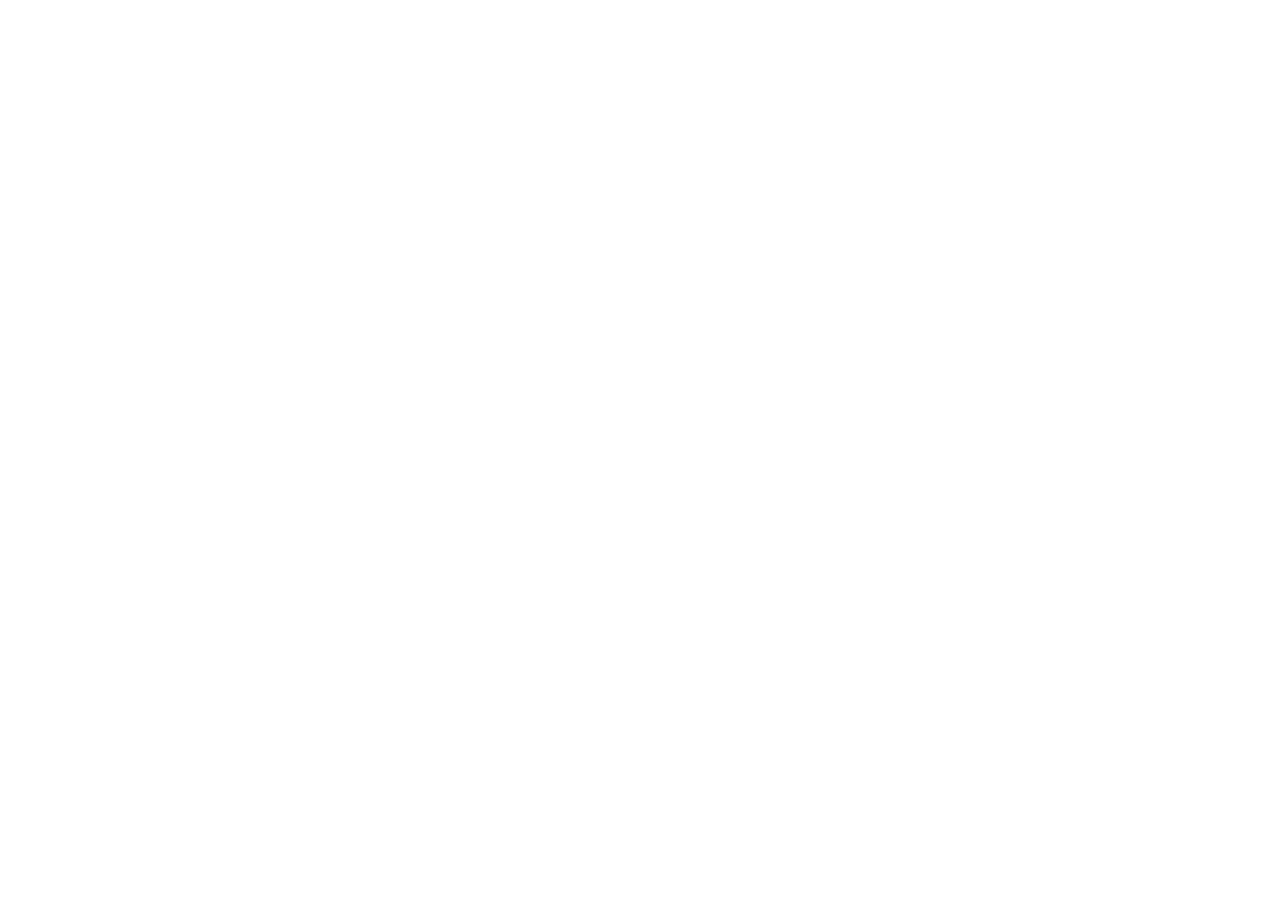
==== about.html @ 4b7e8e83 "added legacy code" ====
<!DOCTYPE html>
<html lang="en">

<head>
    <meta charset="UTF-8">
    <meta name="viewport" content="width=device-width, initial-scale=1.0">
    <title>Couch Steamers | About</title>
</head>

<body>

</body>

</html>
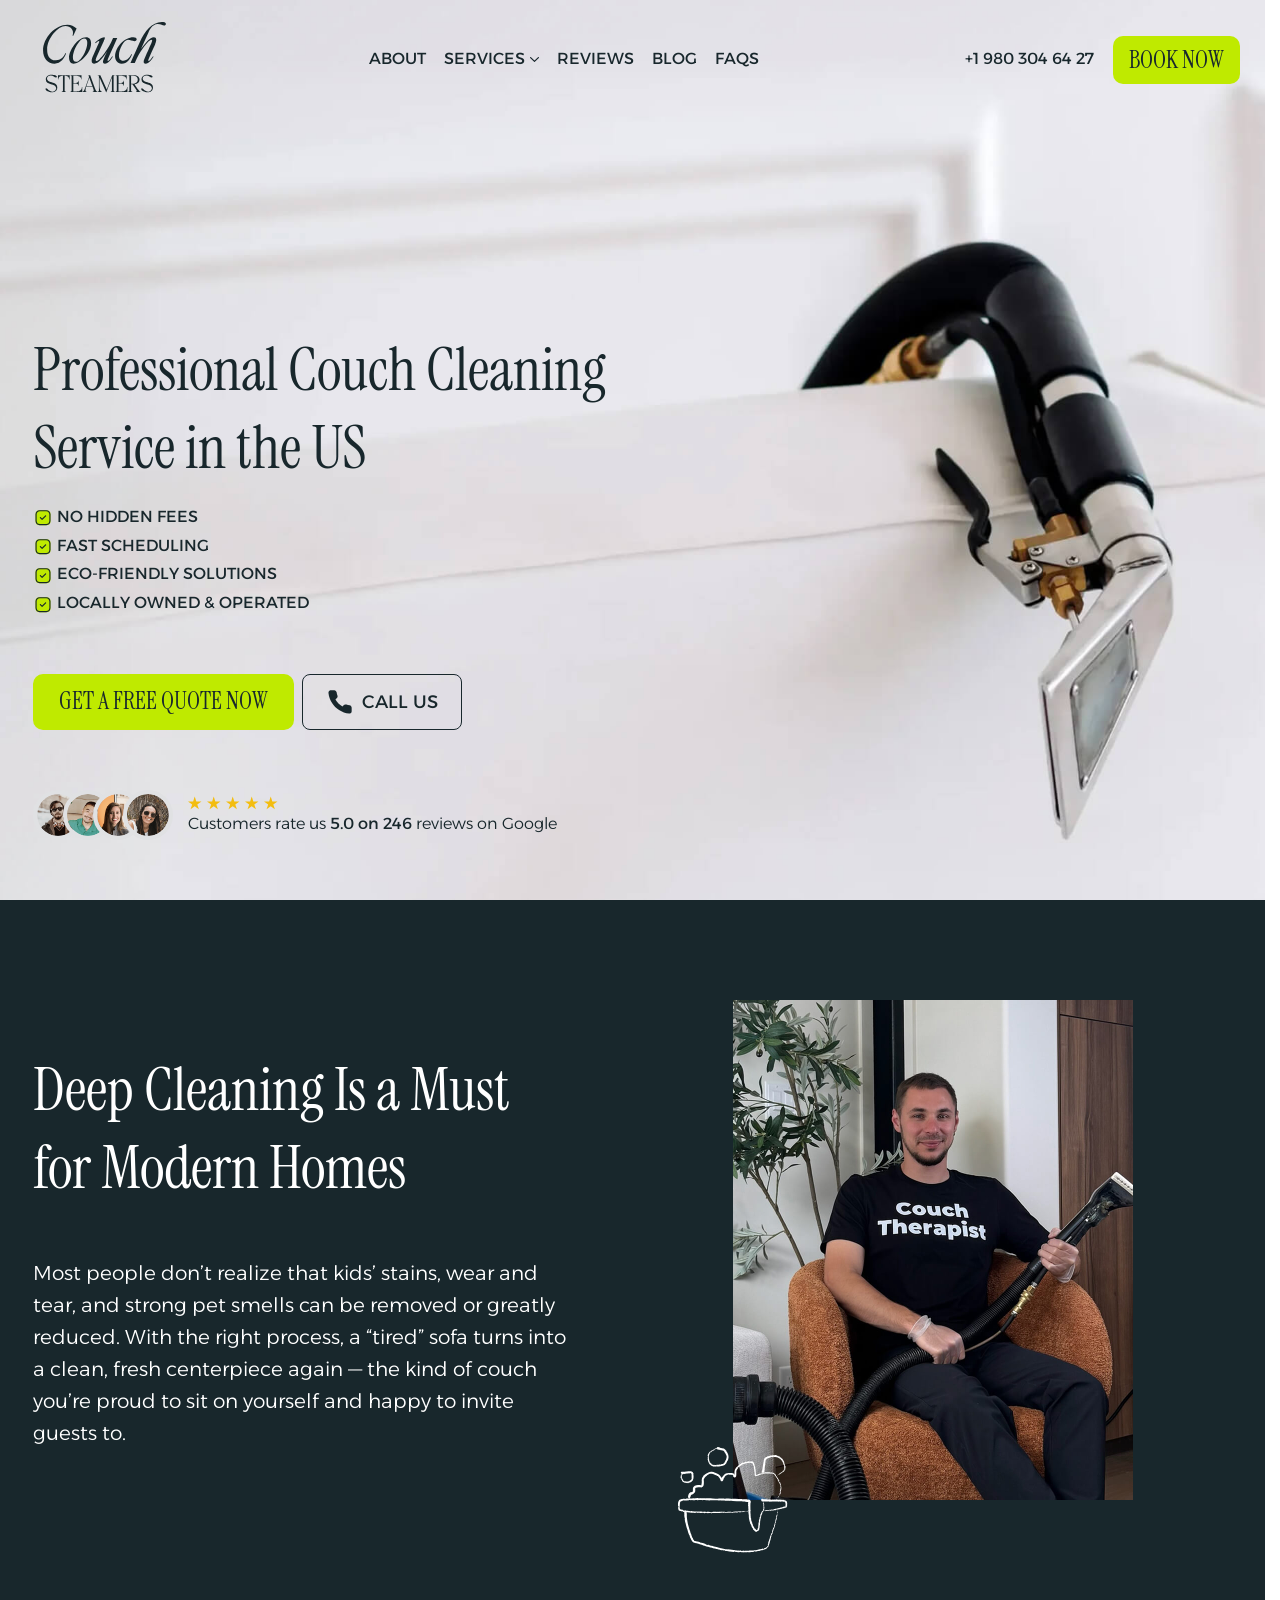
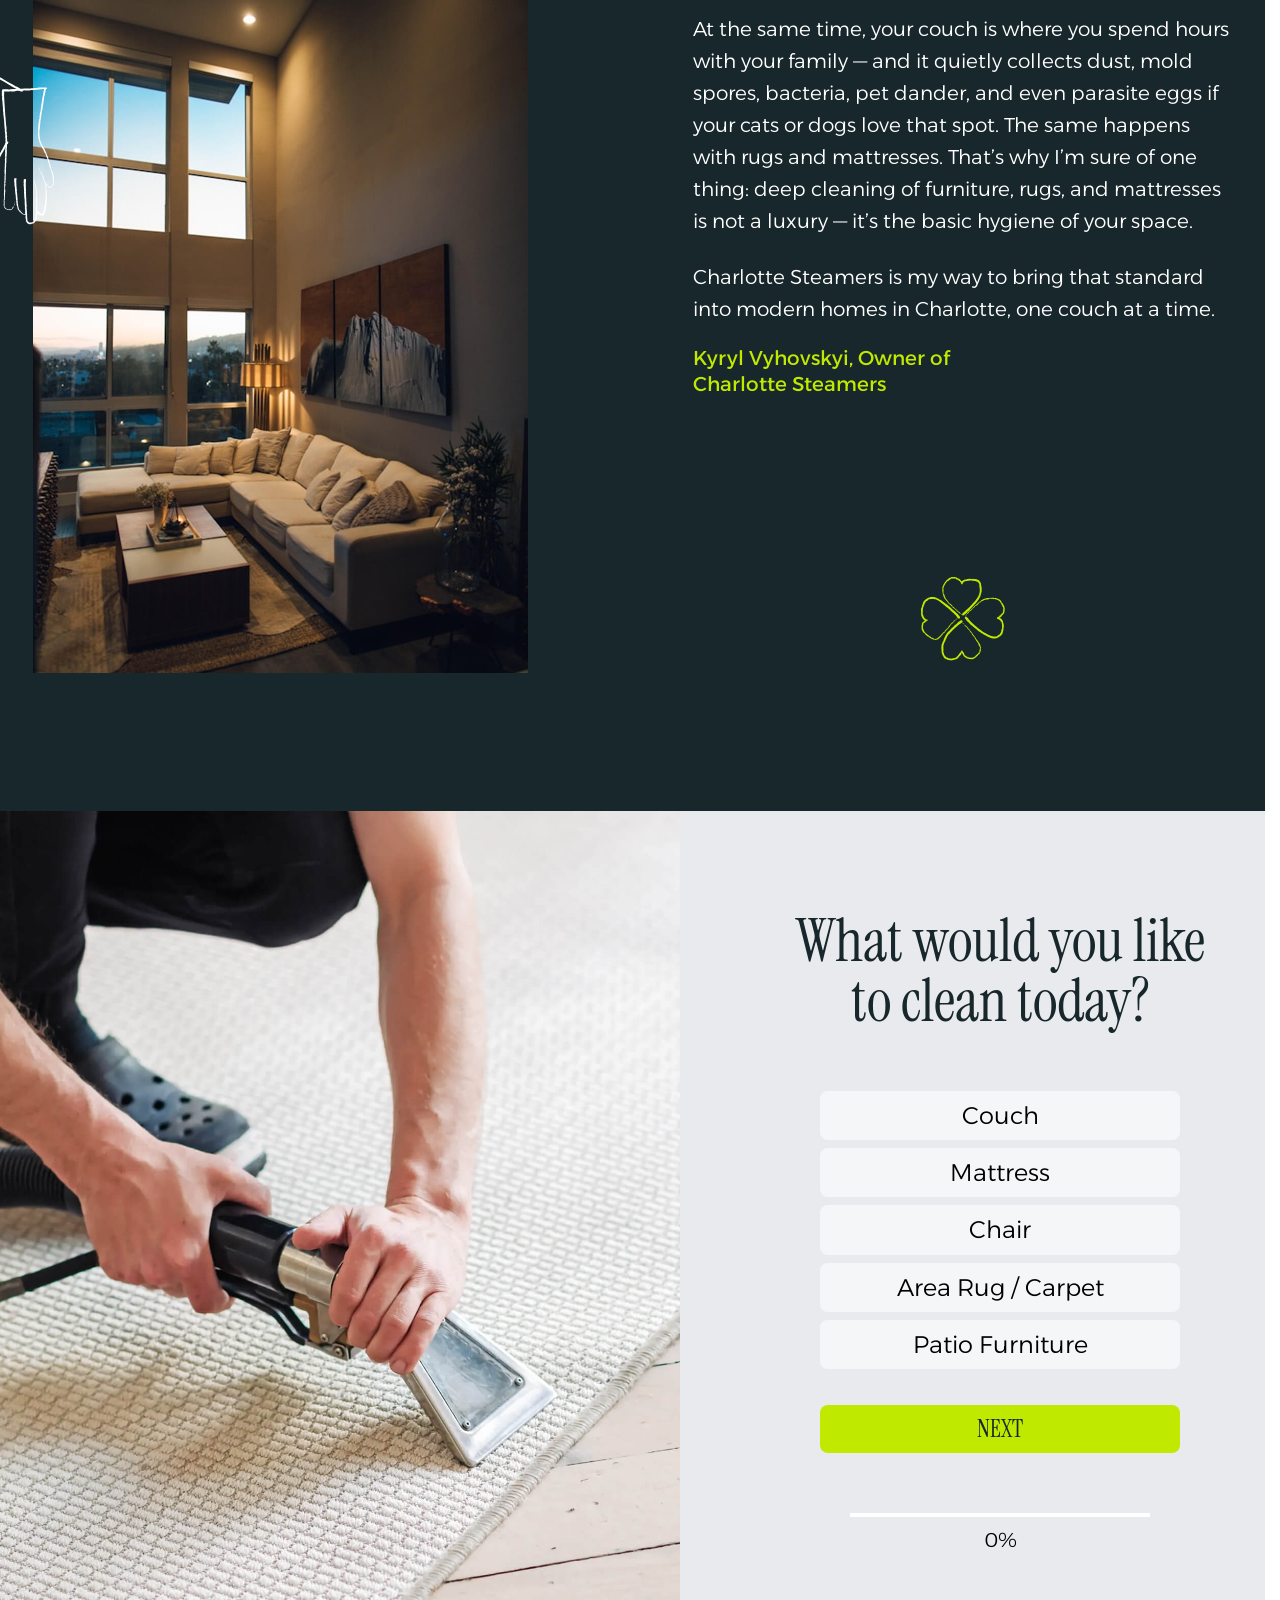
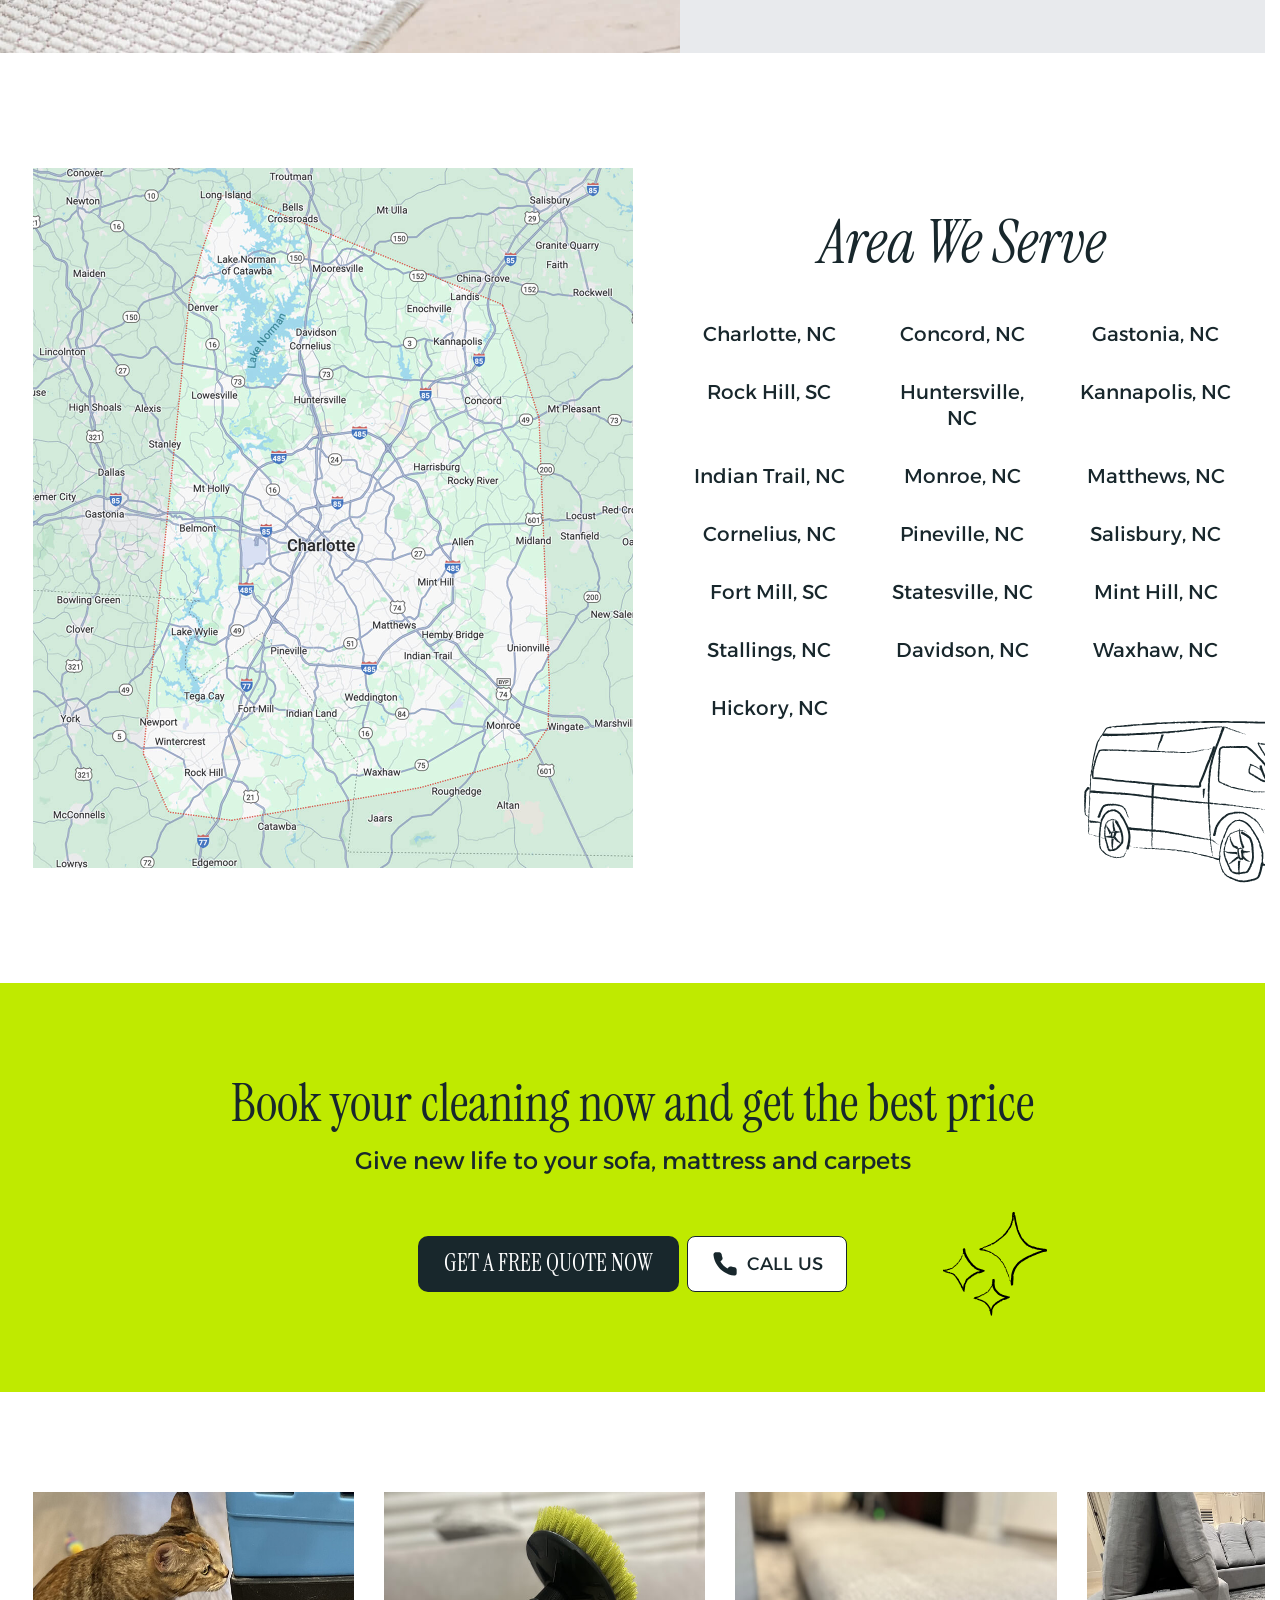
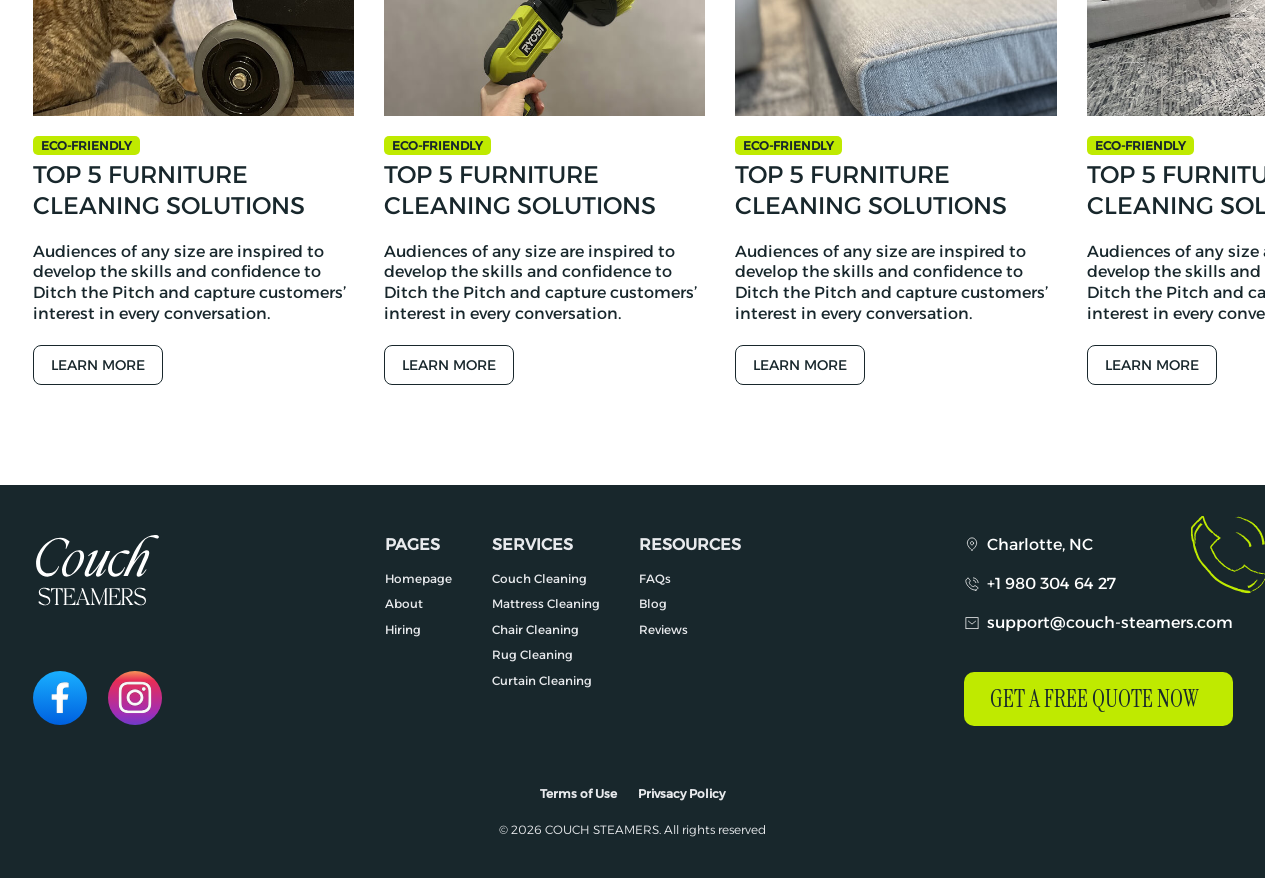
==== commit 6d7900d1: "layout blog+about page" ====
--- a/about.html
+++ b/about.html
@@ -5,10 +5,556 @@
     <meta charset="UTF-8">
     <meta name="viewport" content="width=device-width, initial-scale=1.0">
     <title>Couch Steamers | About</title>
+
+    <link rel="preload" href="./assets/fonts/ff_base_400.woff2" as="font" type="font/woff2" crossorigin>
+    <link rel="preload" href="./assets/fonts/ff_accent_400.woff2" as="font" type="font/woff2" crossorigin>
+
+    <link rel="stylesheet" href="./assets/libs/swiper/swiper.min.css">
+    <link rel="stylesheet" href="./assets/css/main.min.css">
+
+    <script defer src="./assets/libs/swiper/swiper.min.js"></script>
+    <script defer src="./assets/scripts/mods/sectionFaq.js"></script>
+    <script defer src="./assets/scripts/mods/sectionArticles.js"></script>
+    <script defer src="./assets/scripts/mods/sectionQuiz.js"></script>
+    <script defer src="./assets/scripts/main.js"></script>
 </head>
 
 <body>
-
+    <header class="header js-header">
+        <div class="container">
+            <a href="javascript: void(0)" class="header__logo">
+                <img width="126" height="71" src="./assets/imgs/ico/logo.svg" alt="Logo">
+            </a>
+            <nav class="header__nav">
+                <ul class="header__list">
+                    <li>
+                        <a href="javascript: void(0)">About</a>
+                    </li>
+                    <li>
+                        <a href="javascript: void(0)">Services</a>
+                        <div class="submenu">
+                            <ul class="submenu__box">
+                                <li><a href="javascript: void(0)">Couch Cleaning</a></li>
+                                <li><a href="javascript: void(0)">Mattress Cleaning</a></li>
+                                <li><a href="javascript: void(0)">Chair Cleaning</a></li>
+                                <li><a href="javascript: void(0)">Rug Cleaning</a></li>
+                                <li><a href="javascript: void(0)">Curtain Cleaning</a></li>
+                            </ul>
+                        </div>
+                    </li>
+                    <li>
+                        <a href="javascript: void(0)">Reviews</a>
+                    </li>
+                    <li>
+                        <a href="javascript: void(0)">Blog</a>
+                    </li>
+                    <li>
+                        <a href="javascript: void(0)">FAQs</a>
+                    </li>
+                </ul>
+            </nav>
+            <div class="header__controls">
+                <a href="tel:+19803046427" class="header__tel">+1 980 304 64 27</a>
+                <a href="javascript: void(0)" class="cta">Book Now</a>
+            </div>
+        </div>
+    </header>
+    <main class="main">
+        <section class="intro">
+            <div class="container">
+                <div class="intro__content">
+                    <h1 class="main-title">
+                        Professional Couch Cleaning Service in the US
+                    </h1>
+                    <ul class="intro__list">
+                        <li>No hidden fees</li>
+                        <li>Fast scheduling</li>
+                        <li>Eco-Friendly Solutions</li>
+                        <li>Locally Owned & Operated</li>
+                    </ul>
+                    <div class="intro__controls">
+                        <a href="javascript: void(0)" class="cta cta--lg">Get a Free Quote Now</a>
+                        <a href="javascript: void(0)" class="action-call">
+                            <svg width="28" height="28" viewBox="0 0 28 28" fill="none"
+                                xmlns="http://www.w3.org/2000/svg">
+                                <path
+                                    d="M25.6667 19.74V23.24C25.668 23.5649 25.6014 23.8865 25.4713 24.1842C25.3411 24.4819 25.1502 24.7492 24.9108 24.9688C24.6713 25.1885 24.3887 25.3557 24.0809 25.4598C23.7731 25.5639 23.4469 25.6025 23.1233 25.5733C19.5333 25.1832 16.0848 23.9565 13.055 21.9916C10.2361 20.2004 7.84623 17.8105 6.055 14.9916C4.08331 11.948 2.85629 8.4828 2.47334 4.87664C2.44418 4.55402 2.48252 4.22886 2.58592 3.92187C2.68932 3.61487 2.8555 3.33277 3.0739 3.09353C3.29229 2.85428 3.55811 2.66313 3.85443 2.53225C4.15074 2.40136 4.47107 2.33361 4.795 2.3333H8.295C8.86119 2.32773 9.41009 2.52823 9.83939 2.89743C10.2687 3.26662 10.5491 3.77933 10.6283 4.33997C10.7761 5.46005 11.05 6.55982 11.445 7.6183C11.602 8.03588 11.6359 8.4897 11.5429 8.926C11.4498 9.36229 11.2337 9.76277 10.92 10.08L9.43834 11.5616C11.0992 14.4824 13.5175 16.9008 16.4383 18.5616L17.92 17.08C18.2372 16.7663 18.6377 16.5501 19.074 16.4571C19.5103 16.364 19.9641 16.398 20.3817 16.555C21.4402 16.9499 22.5399 17.2239 23.66 17.3716C24.2267 17.4516 24.7443 17.737 25.1143 18.1737C25.4843 18.6104 25.6809 19.1678 25.6667 19.74Z"
+                                    fill="#18272C" />
+                            </svg>
+                            Call Us
+                        </a>
+                    </div>
+                    <div class="intro__customers">
+                        <div class="intro__customers-pics">
+                            <img src="./assets/imgs/ico/user_1.png" alt="User">
+                            <img src="./assets/imgs/ico/user_2.png" alt="User">
+                            <img src="./assets/imgs/ico/user_3.png" alt="User">
+                            <img src="./assets/imgs/ico/user_4.png" alt="User">
+                        </div>
+                        <div class="intro__customers-info">
+                            <div class="intro__customers-rating">
+                                <img src="./assets/imgs/ico/ico-star.svg" alt="Star">
+                                <img src="./assets/imgs/ico/ico-star.svg" alt="Star">
+                                <img src="./assets/imgs/ico/ico-star.svg" alt="Star">
+                                <img src="./assets/imgs/ico/ico-star.svg" alt="Star">
+                                <img src="./assets/imgs/ico/ico-star.svg" alt="Star">
+                            </div>
+                            <p class="intro__customers-text">
+                                Customers rate us <span>5.0 on 246</span> reviews on Google
+                            </p>
+                        </div>
+                    </div>
+                </div>
+            </div>
+            <img src="./assets/imgs/hero.jpg" alt="" class="intro__bg">
+        </section>
+        <section class="info">
+            <div class="container">
+                <div class="info__block">
+                    <div class="info__descr">
+                        <h2 class="main-title">Deep Cleaning Is a Must for Modern Homes</h2>
+                        <div class="info__texts">
+                            <p class="info__text">
+                                Most people don’t realize that kids’ stains, wear and tear, and strong pet smells can be
+                                removed or greatly reduced. With the right process, a “tired” sofa turns into a clean,
+                                fresh
+                                centerpiece again — the kind of couch you’re proud to sit on yourself and happy to
+                                invite
+                                guests to.
+                            </p>
+                        </div>
+                    </div>
+                    <div class="info__pic">
+                        <img loading="lazy" decoding="async" src="./assets/imgs/info_1.jpg" alt="Picture">
+                        <div class="info__deco">
+                            <img src="./assets/imgs/ico/deco_1.svg" alt="">
+                        </div>
+                    </div>
+                </div>
+                <div class="info__block">
+                    <div class="info__descr">
+                        <div class="info__texts">
+                            <p class="info__text">
+                                At the same time, your couch is where you spend hours with your family — and it quietly
+                                collects dust, mold spores, bacteria, pet dander, and even parasite eggs if your cats or
+                                dogs love that spot. The same happens with rugs and mattresses. That’s why I’m sure of
+                                one
+                                thing: deep cleaning of furniture, rugs, and mattresses is not a luxury — it’s the basic
+                                hygiene of your space.
+                            </p>
+                            <p class="info__text">
+                                Charlotte Steamers is my way to bring that standard into modern homes in Charlotte, one
+                                couch at a time.
+                            </p>
+                        </div>
+                        <p class="info__subtitle">Kyryl Vyhovskyi, Owner of Charlotte Steamers</p>
+                        <div class="info__icon">
+                            <img src="./assets/imgs/ico/flower.svg" alt="Icon">
+                        </div>
+                    </div>
+                    <div class="info__pic">
+                        <img loading="lazy" decoding="async" src="./assets/imgs/info_2.jpg" alt="Picture">
+                        <div class="info__deco">
+                            <img src="./assets/imgs/ico/deco_2.svg" alt="">
+                        </div>
+                    </div>
+                </div>
+            </div>
+        </section>
+        <section class="quiz">
+            <div class="container--left">
+                <div class="quiz__pic">
+                    <img loading="lazy" decoding="async" src="./assets/imgs/quiz.jpg" alt="Picture">
+                </div>
+                <div class="quiz__flow">
+                    <div class="quiz__form js-form-quiz">
+                        <form>
+                            <div class="quiz__steps">
+                                <div class="quiz__step">
+                                    <div class="quiz__content">
+                                        <h2 class="main-title">
+                                            What would you like to clean today?
+                                        </h2>
+                                        <div class="quiz__wrapper">
+                                            <div class="quiz__checks">
+                                                <div class="quiz__check">
+                                                    <input class="quiz__handler" type="radio" name="step_1"
+                                                        id="check_step_1_1" value="Couch">
+                                                    <label class="quiz__variant" for="check_step_1_1">
+                                                        Couch
+                                                    </label>
+                                                </div>
+                                                <div class="quiz__check">
+                                                    <input class="quiz__handler" type="radio" name="step_1"
+                                                        id="check_step_2_1" value="Mattress">
+                                                    <label class="quiz__variant" for="check_step_2_1">
+                                                        Mattress
+                                                    </label>
+                                                </div>
+                                                <div class="quiz__check">
+                                                    <input class="quiz__handler" type="radio" name="step_1"
+                                                        id="check_step_3_1" value="Chair">
+                                                    <label class="quiz__variant" for="check_step_3_1">
+                                                        Chair
+                                                    </label>
+                                                </div>
+                                                <div class="quiz__check">
+                                                    <input class="quiz__handler" type="radio" name="step_1"
+                                                        id="check_step_4_1" value="Area Rug / Carpet">
+                                                    <label class="quiz__variant" for="check_step_4_1">
+                                                        Area Rug / Carpet
+                                                    </label>
+                                                </div>
+                                                <div class="quiz__check">
+                                                    <input class="quiz__handler" type="radio" name="step_1"
+                                                        id="check_step_5_1" value="Patio Furniture">
+                                                    <label class="quiz__variant" for="check_step_5_1">
+                                                        Patio Furniture
+                                                    </label>
+                                                </div>
+                                            </div>
+                                            <button type="button" class="quiz__btn">NEXT</button>
+                                        </div>
+                                    </div>
+                                </div>
+                                <div class="quiz__step">
+                                    <div class="quiz__content">
+                                        <h2 class="main-title">
+                                            Why do you want to order cleaning?
+                                        </h2>
+                                        <div class="quiz__wrapper">
+                                            <div class="quiz__checks">
+                                                <div class="quiz__check">
+                                                    <input class="quiz__handler" type="radio" name="step_2"
+                                                        id="check_step_1_2" value="Stains">
+                                                    <label class="quiz__variant" for="check_step_1_2">
+                                                        Stains
+                                                    </label>
+                                                </div>
+                                                <div class="quiz__check">
+                                                    <input class="quiz__handler" type="radio" name="step_2"
+                                                        id="check_step_2_2" value="Unpleasant smell">
+                                                    <label class="quiz__variant" for="check_step_2_2">
+                                                        Unpleasant smell
+                                                    </label>
+                                                </div>
+                                                <div class="quiz__check">
+                                                    <input class="quiz__handler" type="radio" name="step_2"
+                                                        id="check_step_3_2" value="Dirty">
+                                                    <label class="quiz__variant" for="check_step_3_2">
+                                                        Dirty
+                                                    </label>
+                                                </div>
+                                                <div class="quiz__check">
+                                                    <input class="quiz__handler" type="radio" name="step_2"
+                                                        id="check_step_4_2" value="Allergy">
+                                                    <label class="quiz__variant" for="check_step_4_2">
+                                                        Allergy
+                                                    </label>
+                                                </div>
+                                                <div class="quiz__check">
+                                                    <input class="quiz__handler" type="radio" name="step_2"
+                                                        id="check_step_5_2" value="Prevention">
+                                                    <label class="quiz__variant" for="check_step_5_2">
+                                                        Prevention
+                                                    </label>
+                                                </div>
+                                            </div>
+                                            <button type="button" class="quiz__btn">NEXT</button>
+                                        </div>
+                                    </div>
+                                </div>
+                                <div class="quiz__step">
+                                    <div class="quiz__content">
+                                        <h2 class="main-title">
+                                            When are you interested?
+                                        </h2>
+                                        <div class="quiz__wrapper">
+                                            <div class="quiz__checks">
+                                                <div class="quiz__check">
+                                                    <input class="quiz__handler" type="radio" name="step_3"
+                                                        id="check_step_1_3" value="Nearest time">
+                                                    <label class="quiz__variant" for="check_step_1_3">
+                                                        Nearest time
+                                                    </label>
+                                                </div>
+                                                <div class="quiz__check">
+                                                    <input class="quiz__handler" type="radio" name="step_3"
+                                                        id="check_step_2_3" value="During the week">
+                                                    <label class="quiz__variant" for="check_step_2_3">
+                                                        During the week
+                                                    </label>
+                                                </div>
+                                            </div>
+                                            <button type="button" class="quiz__btn">NEXT</button>
+                                        </div>
+                                    </div>
+                                </div>
+                                <div class="quiz__step">
+                                    <div class="quiz__content">
+                                        <h2 class="main-title">
+                                            Please leave
+                                            your phone number
+                                        </h2>
+                                        <div class="quiz__wrapper">
+                                            <div class="quiz__fields">
+                                                <div class="quiz__field">
+                                                    <input name="quizName" id="quizName" type="text" placeholder="Name">
+                                                </div>
+                                                <div class="quiz__field">
+                                                    <input name="quizPhone" id="quizPhone" type="text"
+                                                        placeholder="Phone number">
+                                                </div>
+                                            </div>
+                                            <button type="submit" class="quiz__btn">
+                                                Get the Best Offer
+                                            </button>
+                                        </div>
+                                    </div>
+                                </div>
+                            </div>
+                            <div class="quiz__result">
+                                <div class="quiz__progress">
+                                    <span></span>
+                                </div>
+                                <span class="quiz__val"></span>
+                            </div>
+                        </form>
+                    </div>
+                </div>
+            </div>
+        </section>
+        <section class="location">
+            <div class="container">
+                <div class="location__map">
+                    <img loading="lazy" decoding="async" src="./assets/imgs/map.jpg" alt="Map">
+                </div>
+                <div class="location__info">
+                    <h2 class="main-title">Area We Serve</h2>
+                    <ul class="location__list">
+                        <li>Charlotte, NC</li>
+                        <li>Concord, NC</li>
+                        <li>Gastonia, NC</li>
+                        <li>Rock Hill, SC</li>
+                        <li>Huntersville, NC</li>
+                        <li>Kannapolis, NC</li>
+                        <li>Indian Trail, NC</li>
+                        <li>Monroe, NC</li>
+                        <li>Matthews, NC</li>
+                        <li>Cornelius, NC</li>
+                        <li>Pineville, NC</li>
+                        <li>Salisbury, NC</li>
+                        <li>Fort Mill, SC</li>
+                        <li>Statesville, NC</li>
+                        <li>Mint Hill, NC</li>
+                        <li>Stallings, NC</li>
+                        <li>Davidson, NC</li>
+                        <li>Waxhaw, NC</li>
+                        <li>Hickory, NC</li>
+                    </ul>
+                    <div class="location__pic">
+                        <img loading="lazy" decoding="async" src="./assets/imgs/ico/bus.svg" alt="Picture">
+                    </div>
+                </div>
+            </div>
+        </section>
+        <section class="action">
+            <div class="container">
+                <div class="action__content">
+                    <h2 class="main-title">Book your cleaning now and get the best price</h2>
+                    <p class="action__subtitle">Give new life to your sofa, mattress and carpets</p>
+                </div>
+                <div class="action__controls">
+                    <a href="javascript: void(0)" class="cta cta--lg cta--drk">
+                        Get a Free Quote Now
+                    </a>
+                    <a href="javascript: void(0)" class="action-call action-call--wht">
+                        <svg width="28" height="28" viewBox="0 0 28 28" fill="none" xmlns="http://www.w3.org/2000/svg">
+                            <path
+                                d="M25.6667 19.74V23.24C25.668 23.5649 25.6014 23.8865 25.4713 24.1842C25.3411 24.4819 25.1502 24.7492 24.9108 24.9688C24.6713 25.1885 24.3887 25.3557 24.0809 25.4598C23.7731 25.5639 23.4469 25.6025 23.1233 25.5733C19.5333 25.1832 16.0848 23.9565 13.055 21.9916C10.2361 20.2004 7.84623 17.8105 6.055 14.9916C4.08331 11.948 2.85629 8.4828 2.47334 4.87664C2.44418 4.55402 2.48252 4.22886 2.58592 3.92187C2.68932 3.61487 2.8555 3.33277 3.0739 3.09353C3.29229 2.85428 3.55811 2.66313 3.85443 2.53225C4.15074 2.40136 4.47107 2.33361 4.795 2.3333H8.295C8.86119 2.32773 9.41009 2.52823 9.83939 2.89743C10.2687 3.26662 10.5491 3.77933 10.6283 4.33997C10.7761 5.46005 11.05 6.55982 11.445 7.6183C11.602 8.03588 11.6359 8.4897 11.5429 8.926C11.4498 9.36229 11.2337 9.76277 10.92 10.08L9.43834 11.5616C11.0992 14.4824 13.5175 16.9008 16.4383 18.5616L17.92 17.08C18.2372 16.7663 18.6377 16.5501 19.074 16.4571C19.5103 16.364 19.9641 16.398 20.3817 16.555C21.4402 16.9499 22.5399 17.2239 23.66 17.3716C24.2267 17.4516 24.7443 17.737 25.1143 18.1737C25.4843 18.6104 25.6809 19.1678 25.6667 19.74Z"
+                                fill="#18272C" />
+                        </svg>
+                        Call Us
+                    </a>
+                </div>
+            </div>
+        </section>
+        <section class="articles">
+            <div class="container">
+                <div class="articles__slider swiper js-articles-slider">
+                    <div class="articles__wrapper swiper-wrapper">
+                        <div class="articles__slide swiper-slide">
+                            <a href="javascript: void(0)" class="article-box">
+                                <div class="article-box__pic">
+                                    <img src="./assets/imgs/slide_1.jpg" alt="Picture">
+                                </div>
+                                <span class="article-box__tag">ECO-FRIENDLY</span>
+                                <h3 class="article-box__title">
+                                    TOP 5 FURNITURE CLEANING SOLUTIONS
+                                </h3>
+                                <p class="article-box__descr">
+                                    Audiences of any size are inspired to develop the skills and confidence to Ditch the
+                                    Pitch and capture customers’ interest in every conversation.
+                                </p>
+                                <span class="article-box__cta">Learn More</span>
+                            </a>
+                        </div>
+                        <div class="articles__slide swiper-slide">
+                            <a href="javascript: void(0)" class="article-box">
+                                <div class="article-box__pic">
+                                    <img src="./assets/imgs/slide_2.jpg" alt="Picture">
+                                </div>
+                                <span class="article-box__tag">ECO-FRIENDLY</span>
+                                <h3 class="article-box__title">
+                                    TOP 5 FURNITURE CLEANING SOLUTIONS
+                                </h3>
+                                <p class="article-box__descr">
+                                    Audiences of any size are inspired to develop the skills and confidence to Ditch the
+                                    Pitch and capture customers’ interest in every conversation.
+                                </p>
+                                <span class="article-box__cta">Learn More</span>
+                            </a>
+                        </div>
+                        <div class="articles__slide swiper-slide">
+                            <a href="javascript: void(0)" class="article-box">
+                                <div class="article-box__pic">
+                                    <img src="./assets/imgs/slide_3.jpg" alt="Picture">
+                                </div>
+                                <span class="article-box__tag">ECO-FRIENDLY</span>
+                                <h3 class="article-box__title">
+                                    TOP 5 FURNITURE CLEANING SOLUTIONS
+                                </h3>
+                                <p class="article-box__descr">
+                                    Audiences of any size are inspired to develop the skills and confidence to Ditch the
+                                    Pitch and capture customers’ interest in every conversation.
+                                </p>
+                                <span class="article-box__cta">Learn More</span>
+                            </a>
+                        </div>
+                        <div class="articles__slide swiper-slide">
+                            <a href="javascript: void(0)" class="article-box">
+                                <div class="article-box__pic">
+                                    <img src="./assets/imgs/slide_4.jpg" alt="Picture">
+                                </div>
+                                <span class="article-box__tag">ECO-FRIENDLY</span>
+                                <h3 class="article-box__title">
+                                    TOP 5 FURNITURE CLEANING SOLUTIONS
+                                </h3>
+                                <p class="article-box__descr">
+                                    Audiences of any size are inspired to develop the skills and confidence to Ditch the
+                                    Pitch and capture customers’ interest in every conversation.
+                                </p>
+                                <span class="article-box__cta">Learn More</span>
+                            </a>
+                        </div>
+                        <div class="articles__slide swiper-slide">
+                            <a href="javascript: void(0)" class="article-box">
+                                <div class="article-box__pic">
+                                    <img src="./assets/imgs/slide_2.jpg" alt="Picture">
+                                </div>
+                                <span class="article-box__tag">ECO-FRIENDLY</span>
+                                <h3 class="article-box__title">
+                                    TOP 5 FURNITURE CLEANING SOLUTIONS
+                                </h3>
+                                <p class="article-box__descr">
+                                    Audiences of any size are inspired to develop the skills and confidence to Ditch the
+                                    Pitch and capture customers’ interest in every conversation.
+                                </p>
+                                <span class="article-box__cta">Learn More</span>
+                            </a>
+                        </div>
+                    </div>
+                </div>
+            </div>
+        </section>
+    </main>
+    <footer class="footer">
+        <div class="container">
+            <div class="footer__panel">
+                <div class="footer__info">
+                    <a href="javascript: void(0)" class="footer__logo">
+                        <img decoding="async" loading="lazy" src="./assets/imgs/ico/logo_wht.svg" alt="Logo">
+                    </a>
+                    <ul class="footer__socials">
+                        <li>
+                            <a href="https://www.facebook.com/" target="_blank">
+                                <img decoding="async" loading="lazy" width="55" height="55"
+                                    src="./assets/imgs/ico/ico-facebok.svg" alt="Facebook">
+                            </a>
+                        </li>
+                        <li>
+                            <a href="https://www.instagram.com/" target="_blank">
+                                <img decoding="async" loading="lazy" width="55" height="55"
+                                    src="./assets/imgs/ico/ico-instagram.svg" alt="Instagram">
+                            </a>
+                        </li>
+                    </ul>
+                </div>
+                <div class="footer__nav">
+                    <div class="footer__routes">
+                        <p class="footer__title">Pages</p>
+                        <ul class="footer__menu">
+                            <li><a href="javascript: void(0)">Homepage</a></li>
+                            <li><a href="javascript: void(0)">About</a></li>
+                            <li><a href="javascript: void(0)">Hiring</a></li>
+                        </ul>
+                    </div>
+                    <div class="footer__routes">
+                        <p class="footer__title">Services</p>
+                        <ul class="footer__menu">
+                            <li><a href="javascript: void(0)">Couch Cleaning</a></li>
+                            <li><a href="javascript: void(0)">Mattress Cleaning</a></li>
+                            <li><a href="javascript: void(0)">Chair Cleaning</a></li>
+                            <li><a href="javascript: void(0)">Rug Cleaning</a></li>
+                            <li><a href="javascript: void(0)">Curtain Cleaning</a></li>
+                        </ul>
+                    </div>
+                    <div class="footer__routes">
+                        <p class="footer__title">Resources</p>
+                        <ul class="footer__menu">
+                            <li><a href="javascript: void(0)">FAQs</a></li>
+                            <li><a href="javascript: void(0)">Blog</a></li>
+                            <li><a href="javascript: void(0)">Reviews</a></li>
+                        </ul>
+                    </div>
+                </div>
+                <div class="footer__contacts">
+                    <ul class="footer__communication">
+                        <li>
+                            <img decoding="async" width="16" height="16" loading="lazy"
+                                src="./assets/imgs/ico/ico-pin.svg" alt="Icon">
+                            <p>Charlotte, NC</p>
+                        </li>
+                        <li>
+                            <a href="tel:+19803046427">
+                                <img decoding="async" width="16" height="16" loading="lazy"
+                                    src="./assets/imgs/ico/ico-call.svg" alt="Icon">
+                                +1 980 304 64 27
+                            </a>
+                        </li>
+                        <li>
+                            <a href="mailto:support@couch-steamers.com">
+                                <img decoding="async" width="16" height="16" loading="lazy"
+                                    src="./assets/imgs/ico/ico-mess.svg" alt="Icon">
+                                support@couch-steamers.com
+                            </a>
+                        </li>
+                    </ul>
+                    <a href="javascript: void(0)" class="cta cta--lg">Get a Free Quote Now</a>
+                </div>
+            </div>
+            <div class="footer__lawer">
+                <ul class="footer__legals">
+                    <li><a href="javascript: void(0)">Terms of Use</a></li>
+                    <li><a href="javascript: void(0)">Privsacy Policy</a></li>
+                </ul>
+                <p class="footer__copy">© 2026 COUCH STEAMERS. All rights reserved</p>
+            </div>
+            <div class="footer__deco">
+                <img decoding="async" loading="lazy" src="./assets/imgs/ico/call-deco.svg" alt="">
+            </div>
+        </div>
+    </footer>
 </body>
 
 </html>
--- a/assets/css/main.min.css
+++ b/assets/css/main.min.css
@@ -0,0 +1 @@
+*,::before,::after{-webkit-box-sizing:border-box;box-sizing:border-box}:where(ul,ol):where([class]){padding-left:0}body,:where(blockquote,figure):where([class]){margin:0}:where(h1,h2,h3,h4,h5,h6,p,ul,ol,dl):where([class]){margin-block:0}:where(dd[class]){margin-left:0}:where(fieldset[class]){margin-left:0;padding:0;border:none}:where(ul[class]){list-style:none}:where(address[class]){font-style:normal}p{--paragraphMarginBottom: 24px;margin-block:0}p:where(:not([class]):not(:last-child)){margin-bottom:var(--paragraphMarginBottom)}img,video{display:block;max-width:100%;height:auto}input,textarea,select,button{font:inherit}html{height:100%;scrollbar-gutter:stable}html,:has(:target){scroll-behavior:smooth}body{line-height:1.5}a:where([class]){display:-webkit-inline-box;display:-ms-inline-flexbox;display:inline-flex}button,label{cursor:pointer}:where([fill]:not([fill=none],[fill^=url])){fill:currentColor}:where([stroke]:not([stroke=none],[stroke^=url])){stroke:currentColor}svg *{-webkit-transition-property:fill,stroke;transition-property:fill,stroke}:where(table){border-collapse:collapse;border-color:currentColor}@media(prefers-reduced-motion: reduce){*,::before,::after{-webkit-animation-duration:.01ms !important;animation-duration:.01ms !important;-webkit-animation-iteration-count:1 !important;animation-iteration-count:1 !important;-webkit-transition-duration:.01ms !important;transition-duration:.01ms !important;scroll-behavior:auto !important}}@font-face{font-family:"Instrument Serif";src:local("Instrument Serif"),url("../fonts/ff_accent_400.woff2") format("woff2");font-weight:400;font-display:swap;font-style:normal}@font-face{font-family:"Instrument Serif It";src:local("Instrument Serif It"),url("../fonts/ff_accent_400_it.woff2") format("woff2");font-weight:400;font-display:swap;font-style:italic}@font-face{font-family:"Alexandria";src:local("Alexandria"),url("../fonts/ff_base_300.woff2") format("woff2");font-weight:300;font-display:swap;font-style:normal}@font-face{font-family:"Alexandria";src:local("Alexandria"),url("../fonts/ff_base_400.woff2") format("woff2");font-weight:400;font-display:swap;font-style:normal}html{font-size:16px}body{font:400 1rem/130% "Alexandria",sans-serif;min-height:100vh;min-height:100dvh;display:-webkit-box;display:-ms-flexbox;display:flex;-webkit-box-orient:vertical;-webkit-box-direction:normal;-ms-flex-direction:column;flex-direction:column;color:#18272c;background:#fff}body.is-locked{overflow:hidden}main{-webkit-box-flex:1;-ms-flex:1;flex:1}footer{margin-top:auto}button{padding:0;background:rgba(0,0,0,0);border:none;outline:none;display:-webkit-box;display:-ms-flexbox;display:flex;color:inherit}a{color:inherit;text-decoration:none}.container{max-width:77rem;padding-inline:1rem;width:100%;margin:0 auto}.container--right{padding-left:calc((100% - 77rem)/2 + 1rem)}.container--left{padding-right:calc((100% - 77rem)/2 + 1rem)}.header{position:fixed;top:0;width:100%;z-index:5;padding-block:1.375rem;-webkit-transition:all 0.5s cubic-bezier(0.768, 0.304, 0.496, 0.884);transition:all 0.5s cubic-bezier(0.768, 0.304, 0.496, 0.884)}.header.is-transform{-webkit-transform:translateY(-100%);transform:translateY(-100%)}.header.is-scroll{padding-block:.625rem;background:hsla(0,0%,100%,.5);backdrop-filter:blur(20px)}.header__logo{max-width:7.875rem}.header__logo img{width:100%}.header__list{display:-webkit-box;display:-ms-flexbox;display:flex;-webkit-box-align:center;-ms-flex-align:center;align-items:center;gap:1.125rem}.header__list li{font:400 1rem/130% "Alexandria",sans-serif;text-transform:uppercase}.header__list li a{font:inherit}.header__list li:has(.submenu){cursor:pointer;position:relative;display:-webkit-inline-box;display:-ms-inline-flexbox;display:inline-flex;-webkit-box-align:center;-ms-flex-align:center;align-items:center;gap:.3125rem}.header__list li:has(.submenu)::before{content:"";position:absolute;left:0;bottom:0;width:100%;height:0rem;background:#bfea00;-webkit-transition:all 0.3s cubic-bezier(0.768, 0.304, 0.496, 0.884);transition:all 0.3s cubic-bezier(0.768, 0.304, 0.496, 0.884)}.header__list li:has(.submenu)::after{content:"";display:-webkit-inline-box;display:-ms-inline-flexbox;display:inline-flex;-ms-flex-negative:0;flex-shrink:0;width:.5625rem;height:.3125rem;background:url("../imgs/ico/ico-drop.svg") no-repeat center center/cover;-webkit-transition:all 0.3s cubic-bezier(0.768, 0.304, 0.496, 0.884);transition:all 0.3s cubic-bezier(0.768, 0.304, 0.496, 0.884)}@media(hover: hover){.header__list li:has(.submenu):hover::after{-webkit-transform:rotate(180deg);transform:rotate(180deg)}.header__list li:has(.submenu):hover::before{height:.125rem}.header__list li:has(.submenu):hover .submenu{opacity:1;visibility:visible;pointer-events:all;-webkit-transform:translateY(0);transform:translateY(0)}}@media(hover: none){.header__list li:has(.submenu):active::after{-webkit-transform:rotate(180deg);transform:rotate(180deg)}.header__list li:has(.submenu):active::before{height:.125rem}.header__list li:has(.submenu):active .submenu{opacity:1;visibility:visible;pointer-events:all;-webkit-transform:translateY(0);transform:translateY(0)}}.header__list li:has(.submenu) li{display:-webkit-box;display:-ms-flexbox;display:flex;font:300 1rem/130% "Alexandria",sans-serif}.header__list li:has(.submenu) li a{width:100%;display:-webkit-inline-box;display:-ms-inline-flexbox;display:inline-flex;padding:.4375rem .75rem;-webkit-transition:all 0.3s cubic-bezier(0.768, 0.304, 0.496, 0.884);transition:all 0.3s cubic-bezier(0.768, 0.304, 0.496, 0.884)}.header__list li:has(.submenu) li a:hover{background:rgba(191,234,0,.1)}.header__list li:has(.submenu) li a.is-active{background:rgba(191,234,0,.2)}.header__controls{display:-webkit-box;display:-ms-flexbox;display:flex;-webkit-box-align:center;-ms-flex-align:center;align-items:center;gap:.9375rem}.header__tel{font:400 1rem/130% "Alexandria",sans-serif;padding:.125rem .25rem;border-radius:.25rem;-webkit-transition:all 0.3s cubic-bezier(0.768, 0.304, 0.496, 0.884);transition:all 0.3s cubic-bezier(0.768, 0.304, 0.496, 0.884)}.header__tel:hover{background:rgba(191,234,0,.2)}.header__tel:active{background:rgba(191,234,0,.4)}.header .container{display:-webkit-box;display:-ms-flexbox;display:flex;-webkit-box-align:center;-ms-flex-align:center;align-items:center;-webkit-box-pack:justify;-ms-flex-pack:justify;justify-content:space-between;gap:1.25rem}.header .submenu{opacity:0;visibility:hidden;pointer-events:none;-webkit-transform:translateY(0.3125rem);transform:translateY(0.3125rem);position:absolute;top:100%;left:-0.625rem;width:-webkit-max-content;width:-moz-max-content;width:max-content;-webkit-transition:all 0.3s cubic-bezier(0.768, 0.304, 0.496, 0.884);transition:all 0.3s cubic-bezier(0.768, 0.304, 0.496, 0.884)}.header .submenu__box{width:100%;padding-block:.5rem;background:#fff;-webkit-box-shadow:0px 0px 12px 0px rgba(0,0,0,.2509803922);box-shadow:0px 0px 12px 0px rgba(0,0,0,.2509803922)}.footer{overflow:hidden;padding-block:3.125rem 2.5rem;background:#18272c;color:#e8eaed}.footer__panel{display:-webkit-box;display:-ms-flexbox;display:flex;-webkit-box-pack:justify;-ms-flex-pack:justify;justify-content:space-between;gap:1.25rem}.footer__title{font:600 1rem/130% "Alexandria",sans-serif;text-transform:uppercase;margin-bottom:.9375rem;margin-bottom:.9375rem}.footer__logo{max-width:7.875rem}.footer__logo img{width:100%}.footer__info{display:-webkit-box;display:-ms-flexbox;display:flex;-webkit-box-orient:vertical;-webkit-box-direction:normal;-ms-flex-direction:column;flex-direction:column;gap:.625rem}.footer__socials{display:-webkit-box;display:-ms-flexbox;display:flex;-webkit-box-align:center;-ms-flex-align:center;align-items:center;gap:1.25rem;margin-top:auto}.footer__socials li{display:-webkit-inline-box;display:-ms-inline-flexbox;display:inline-flex;-ms-flex-negative:0;flex-shrink:0;width:3.4375rem;height:3.4375rem}.footer__socials a{width:100%;height:100%;-webkit-transition:all 0.3s cubic-bezier(0.768, 0.304, 0.496, 0.884);transition:all 0.3s cubic-bezier(0.768, 0.304, 0.496, 0.884)}@media(hover: hover){.footer__socials a:hover{-webkit-transform:scale(1.05);transform:scale(1.05)}}@media(hover: none){.footer__socials a:active{-webkit-transform:scale(1.05);transform:scale(1.05)}}.footer__contacts{display:-webkit-box;display:-ms-flexbox;display:flex;-webkit-box-orient:vertical;-webkit-box-direction:normal;-ms-flex-direction:column;flex-direction:column;gap:2.5rem}.footer__communication{display:-webkit-box;display:-ms-flexbox;display:flex;-webkit-box-orient:vertical;-webkit-box-direction:normal;-ms-flex-direction:column;flex-direction:column;gap:1.25rem}.footer__communication li{display:-webkit-inline-box;display:-ms-inline-flexbox;display:inline-flex;-webkit-box-align:center;-ms-flex-align:center;align-items:center;gap:.4375rem}.footer__communication img{-ms-flex-negative:0;flex-shrink:0;width:1rem;height:1rem}.footer__communication a{font:400 1rem/120% "Alexandria",sans-serif;color:#fff;display:-webkit-inline-box;display:-ms-inline-flexbox;display:inline-flex;-webkit-box-align:center;-ms-flex-align:center;align-items:center;gap:.4375rem;-webkit-transition:all 0.3s cubic-bezier(0.768, 0.304, 0.496, 0.884);transition:all 0.3s cubic-bezier(0.768, 0.304, 0.496, 0.884)}@media(hover: hover){.footer__communication a:hover{color:#bfea00}}@media(hover: none){.footer__communication a:active{color:#bfea00}}.footer__communication p{font:400 1rem/120% "Alexandria",sans-serif;color:#fff}.footer__nav{max-width:22.25rem;width:100%;display:-webkit-box;display:-ms-flexbox;display:flex;-webkit-box-align:start;-ms-flex-align:start;align-items:flex-start;-webkit-box-pack:justify;-ms-flex-pack:justify;justify-content:space-between;gap:1.25rem}.footer__menu{display:-webkit-box;display:-ms-flexbox;display:flex;-webkit-box-orient:vertical;-webkit-box-direction:normal;-ms-flex-direction:column;flex-direction:column;gap:.625rem}.footer__menu li{font:400 0.75rem/130% "Alexandria",sans-serif}.footer__menu a{font:inherit;-webkit-transition:all 0.3s cubic-bezier(0.768, 0.304, 0.496, 0.884);transition:all 0.3s cubic-bezier(0.768, 0.304, 0.496, 0.884)}@media(hover: hover){.footer__menu a:hover{color:#bfea00}}@media(hover: none){.footer__menu a:active{color:#bfea00}}.footer__lawer{display:-webkit-box;display:-ms-flexbox;display:flex;-webkit-box-orient:vertical;-webkit-box-direction:normal;-ms-flex-direction:column;flex-direction:column;-webkit-box-align:center;-ms-flex-align:center;align-items:center;gap:1.25rem}.footer__legals{display:-webkit-box;display:-ms-flexbox;display:flex;-webkit-box-align:center;-ms-flex-align:center;align-items:center;gap:1.3125rem}.footer__legals li{font:600 0.75rem/130% "Alexandria",sans-serif}.footer__legals a{font:inherit;-webkit-transition:all 0.3s cubic-bezier(0.768, 0.304, 0.496, 0.884);transition:all 0.3s cubic-bezier(0.768, 0.304, 0.496, 0.884)}@media(hover: hover){.footer__legals a:hover{color:#bfea00}}@media(hover: none){.footer__legals a:active{color:#bfea00}}.footer__copy{font:300 0.75rem/130% "Alexandria",sans-serif}.footer__deco{position:absolute;top:0rem;right:0rem;-webkit-transform:translate(25%, -25%);transform:translate(25%, -25%)}.footer .cta{color:#18272c}.footer .container{display:-webkit-box;display:-ms-flexbox;display:flex;-webkit-box-orient:vertical;-webkit-box-direction:normal;-ms-flex-direction:column;flex-direction:column;gap:3.75rem;position:relative}.cta{font:400 1.5rem/100% "Instrument Serif",sans-serif;text-transform:uppercase;border-radius:.625rem;padding:.75rem 1rem;background:#bfea00;-webkit-transition:all 0.3s cubic-bezier(0.768, 0.304, 0.496, 0.884);transition:all 0.3s cubic-bezier(0.768, 0.304, 0.496, 0.884)}.cta:hover{background:#b8de0c}.cta:active{background:#b0d317}.cta--lg{padding:.9375rem 1.625rem}.cta--drk{background:#18272c;color:#fff}.cta--drk:hover{background:#0e2c36}.cta--drk:active{background:#034}.main-title{font:400 3.75rem/130% "Instrument Serif",sans-serif}.action-call{font:400 1.125rem/100% "Alexandria",sans-serif;text-transform:uppercase;padding:.8125rem 1.4375rem;border-radius:.5rem;display:-webkit-inline-box;display:-ms-inline-flexbox;display:inline-flex;-webkit-box-align:center;-ms-flex-align:center;align-items:center;gap:.5rem;border:1px solid #18272c;background:rgba(0,0,0,0);-webkit-transition:all 0.3s cubic-bezier(0.768, 0.304, 0.496, 0.884);transition:all 0.3s cubic-bezier(0.768, 0.304, 0.496, 0.884)}.action-call:hover{background:rgba(24,39,44,.1019607843)}.action-call:active{background:rgba(24,39,44,.2)}.action-call svg{display:-webkit-inline-box;display:-ms-inline-flexbox;display:inline-flex;-ms-flex-negative:0;flex-shrink:0;width:1.75rem;height:1.75rem}.action-call--wht{background:#fff}.section-info{display:-webkit-box;display:-ms-flexbox;display:flex;-webkit-box-orient:vertical;-webkit-box-direction:normal;-ms-flex-direction:column;flex-direction:column;text-align:center;gap:1.25rem}.section-info .main-title{font-family:"Instrument Serif It",sans-serif}.section-info__title{font:400 1.5rem/130% "Alexandria",sans-serif;text-transform:uppercase;color:rgba(24,39,44,.5)}.intro{display:-webkit-box;display:-ms-flexbox;display:flex;min-height:100vh;min-height:100svh;position:relative}.intro__content{padding-block:3.75rem;max-width:37.625rem}.intro__list{display:-webkit-box;display:-ms-flexbox;display:flex;-webkit-box-orient:vertical;-webkit-box-direction:normal;-ms-flex-direction:column;flex-direction:column;gap:.5rem;margin-bottom:3.75rem}.intro__list li{font:400 1rem/130% "Alexandria",sans-serif;text-transform:uppercase;display:-webkit-inline-box;display:-ms-inline-flexbox;display:inline-flex;-webkit-box-align:center;-ms-flex-align:center;align-items:center;gap:.25rem}.intro__list li::before{content:"";display:-webkit-inline-box;display:-ms-inline-flexbox;display:inline-flex;-ms-flex-negative:0;flex-shrink:0;width:1.25rem;height:1.25rem;background:url("../imgs/ico/ico-check.svg") no-repeat center center/cover}.intro__controls{display:-webkit-box;display:-ms-flexbox;display:flex;gap:.5rem}.intro__customers{display:-webkit-box;display:-ms-flexbox;display:flex;-webkit-box-align:center;-ms-flex-align:center;align-items:center;gap:.9375rem;padding-top:3.75rem}.intro__customers-pics{display:-webkit-box;display:-ms-flexbox;display:flex;-webkit-box-align:center;-ms-flex-align:center;align-items:center}.intro__customers-pics img{width:3.125rem;height:3.125rem;border-radius:50%;border:4px solid #e0e1e3}.intro__customers-pics img:not(:first-child){margin-left:-1.25rem}.intro__customers-info{display:-webkit-box;display:-ms-flexbox;display:flex;-webkit-box-orient:vertical;-webkit-box-direction:normal;-ms-flex-direction:column;flex-direction:column;gap:.25rem}.intro__customers-rating{display:-webkit-box;display:-ms-flexbox;display:flex;-webkit-box-align:center;-ms-flex-align:center;align-items:center;gap:.3125rem}.intro__customers-rating img{width:.875rem;height:.875rem}.intro__customers-text{font:300 1rem/130% "Alexandria",sans-serif}.intro__customers-text span{font-weight:400}.intro__bg{position:absolute;inset:0;width:100%;height:100%;-o-object-fit:cover;object-fit:cover}.intro .main-title{margin-bottom:1.25rem}.intro .container{display:-webkit-box;display:-ms-flexbox;display:flex;-webkit-box-orient:vertical;-webkit-box-direction:normal;-ms-flex-direction:column;flex-direction:column;-webkit-box-pack:end;-ms-flex-pack:end;justify-content:flex-end;position:relative;z-index:2}.results{padding-block:6.25rem 7.5rem}.results .section-info{margin-bottom:5rem}.results__cards{margin-bottom:5rem;display:grid;grid-template-columns:repeat(3, minmax(0, 1fr));gap:2.5rem}.results__card{display:-webkit-box;display:-ms-flexbox;display:flex;-webkit-box-orient:vertical;-webkit-box-direction:normal;-ms-flex-direction:column;flex-direction:column;gap:.25rem;padding:1.1875rem;border:1px solid #cfd4da}.results__pics{display:-webkit-box;display:-ms-flexbox;display:flex;-webkit-box-orient:vertical;-webkit-box-direction:normal;-ms-flex-direction:column;flex-direction:column;gap:.25rem}.results__pics img{width:100%}.results__text{font:400 1rem/130% "Alexandria",sans-serif;text-transform:uppercase}.results__controls{display:-webkit-box;display:-ms-flexbox;display:flex;gap:.5rem;-webkit-box-pack:center;-ms-flex-pack:center;justify-content:center}.process{overflow:hidden;background:#18272c;color:#fff}.process__descr{font:300 1.5rem/31px "Alexandria",sans-serif;letter-spacing:1px;margin-bottom:1.875rem}.process__content{width:50%;-ms-flex-negative:0;flex-shrink:0}.process__pic{max-width:50rem}.process__pic img{width:100%;height:100%;-o-object-fit:cover;object-fit:cover}.process__info{max-width:36.25rem;padding-block:3.125rem;padding-inline:0 1rem}.process__list{display:-webkit-box;display:-ms-flexbox;display:flex;-webkit-box-orient:vertical;-webkit-box-direction:normal;-ms-flex-direction:column;flex-direction:column;gap:.5rem;margin-bottom:3.125rem;counter-reset:step}.process__list li{position:relative;padding:.5625rem 1.1875rem;width:-webkit-fit-content;width:-moz-fit-content;width:fit-content;cursor:pointer;border:1px solid hsla(0,0%,100%,.4)}@media(hover: hover){.process__list li:hover{background:#bfea00;border-color:#bfea00}.process__list li:hover .process__heading{color:#18272c}.process__list li:hover .process__about{opacity:1;visibility:visible;pointer-events:all;top:75%}}@media(hover: none){.process__list li:active{background:#bfea00;border-color:#bfea00}.process__list li:active .process__heading{color:#18272c}.process__list li:active .process__about{opacity:1;visibility:visible;pointer-events:all;top:75%}}.process__list li{-webkit-transition:all 0.3s cubic-bezier(0.768, 0.304, 0.496, 0.884);transition:all 0.3s cubic-bezier(0.768, 0.304, 0.496, 0.884)}.process__about{opacity:0;visibility:hidden;pointer-events:none;position:absolute;left:1.375rem;top:80%;width:37.1875rem;padding:1.25rem;border-radius:.25rem;z-index:2;background-color:rgba(207,212,218,.4);backdrop-filter:blur(24px);-webkit-transition:all 0.3s cubic-bezier(0.768, 0.304, 0.496, 0.884);transition:all 0.3s cubic-bezier(0.768, 0.304, 0.496, 0.884)}.process__about p{font:400 1.125rem/130% "Alexandria",sans-serif;display:-webkit-inline-box;display:-ms-inline-flexbox;display:inline-flex;-webkit-box-align:start;-ms-flex-align:start;align-items:flex-start;gap:.625rem}.process__about p::before{content:"";display:-webkit-inline-box;display:-ms-inline-flexbox;display:inline-flex;-ms-flex-negative:0;flex-shrink:0;width:5rem;height:5.5rem;background:url("../imgs/ico/detail.svg") no-repeat center center/cover}.process__heading{font:400 1.5rem/130% "Alexandria",sans-serif;counter-increment:step;-webkit-transition:all 0.3s cubic-bezier(0.768, 0.304, 0.496, 0.884);transition:all 0.3s cubic-bezier(0.768, 0.304, 0.496, 0.884)}.process__heading::before{font:400 1.5rem/130% "Alexandria",sans-serif;content:counter(step) ". "}.process .container{display:-webkit-box;display:-ms-flexbox;display:flex;-webkit-box-pack:end;-ms-flex-pack:end;justify-content:flex-end;gap:3.125rem;max-width:160rem;padding:0}.process .main-title{line-height:120%;margin-bottom:.375rem}.process .cta{color:#18272c}.cities{padding-block:6.25rem}.cities .section-info{margin-bottom:3.125rem}.cities__boxes{display:grid;grid-template-columns:repeat(3, minmax(0, 1fr));gap:2.5rem}.cities .city-box{max-width:100%}.gallery{padding-block:3.125rem}.gallery__cards{display:grid;grid-template-columns:repeat(4, 1fr);grid-auto-rows:12.5rem;gap:1.375rem;grid-auto-flow:dense}.gallery__card{width:100%;height:100%}.gallery__card:nth-child(9n+1){grid-column:span 2}.gallery__card:nth-child(9n+5){grid-row:span 2}.gallery__card:nth-child(9n+6){grid-column:span 2}.gallery__card img{width:100%;height:100%;-o-object-fit:cover;object-fit:cover;display:block}.info{padding-block:6.25rem 8.625rem;background:#18272c;color:#fff}.info__block{display:-webkit-box;display:-ms-flexbox;display:flex;-webkit-box-align:center;-ms-flex-align:center;align-items:center;-webkit-box-pack:justify;-ms-flex-pack:justify;justify-content:space-between;gap:2.5rem}.info__block:has(.info__subtitle) .info__texts{margin-bottom:1.25rem}.info__block:nth-child(odd) .info__pic{max-width:25rem;margin-right:6.25rem}.info__block:nth-child(odd) .info__deco{left:0;bottom:0;-webkit-transform:translate(-50%, 50%);transform:translate(-50%, 50%)}.info__block:nth-child(even){-webkit-box-orient:horizontal;-webkit-box-direction:reverse;-ms-flex-direction:row-reverse;flex-direction:row-reverse}.info__block:nth-child(even) .info__pic{max-width:30.9375rem}.info__block:nth-child(even) .info__deco{left:0;top:0;-webkit-transform:translate(-80%, 50%);transform:translate(-80%, 50%)}.info__pic{position:relative;width:100%}.info__pic img{width:100%}.info__descr{max-width:33.75rem}.info__texts{display:-webkit-box;display:-ms-flexbox;display:flex;-webkit-box-orient:vertical;-webkit-box-direction:normal;-ms-flex-direction:column;flex-direction:column;gap:1.5rem}.info__text{font:300 1.25rem/160% "Alexandria",sans-serif}.info__subtitle{font:400 1.25rem/130% "Alexandria",sans-serif;max-width:16.9375rem;color:#bfea00}.info__deco{width:6.875rem;position:absolute}.info__icon{margin:0 auto;padding-top:11.25rem;width:5.25rem}.info__icon img{width:100%;height:100%}.info .main-title{margin-bottom:3.125rem}.info .container{display:-webkit-box;display:-ms-flexbox;display:flex;-webkit-box-orient:vertical;-webkit-box-direction:normal;-ms-flex-direction:column;flex-direction:column;gap:6.25rem}.faq{padding-block:6.25rem}.faq__list{max-width:51.3125rem;margin:0 auto}.faq .section-info{max-width:55.125rem;margin:0 auto 3.4375rem;position:relative}.faq .section-info::after{content:"";top:-20%;left:50%;-webkit-transform:translateX(-50%);transform:translateX(-50%);z-index:-1;position:absolute;width:10rem;height:7.5rem;background:url("../imgs/ico/questions.svg") no-repeat center center/cover}.action{padding-block:6.25rem;background:#bfea00;overflow:hidden}.action__content{display:-webkit-box;display:-ms-flexbox;display:flex;-webkit-box-orient:vertical;-webkit-box-direction:normal;-ms-flex-direction:column;flex-direction:column;text-align:center;-webkit-box-align:center;-ms-flex-align:center;align-items:center;gap:1.25rem;max-width:50.375rem;margin:0 auto}.action__subtitle{font:400 1.5rem/130% "Alexandria",sans-serif}.action__controls{z-index:2;display:-webkit-box;display:-ms-flexbox;display:flex;position:relative;gap:.5rem}.action__controls::after{content:"";z-index:-1;position:absolute;pointer-events:none;right:-12.5rem;top:50%;-webkit-transform:translateY(-50%);transform:translateY(-50%);width:6.5rem;height:6.5rem;background:url("../imgs/ico/stars.svg") no-repeat center center/cover}.action .container{display:-webkit-box;display:-ms-flexbox;display:flex;-webkit-box-orient:vertical;-webkit-box-direction:normal;-ms-flex-direction:column;flex-direction:column;gap:3.75rem;-webkit-box-align:center;-ms-flex-align:center;align-items:center}.action .main-title{font-size:3.25rem;line-height:42px}.articles{overflow:hidden;padding-block:6.25rem}.articles__slider{overflow:visible}.articles__slide{height:auto}.quiz{background:#e8eaed}.quiz__pic{max-height:53.125rem;max-width:75rem}.quiz__pic img{height:100%;width:100%;-o-object-fit:cover;object-fit:cover}.quiz__flow{-ms-flex-negative:0;flex-shrink:0;padding-left:3.375rem;padding-block:6.25rem;padding-right:1rem}.quiz__form{height:100%;display:-webkit-box;display:-ms-flexbox;display:flex;-webkit-box-orient:vertical;-webkit-box-direction:normal;-ms-flex-direction:column;flex-direction:column;max-width:27.0625rem;margin-left:auto}.quiz form{height:100%;display:-webkit-box;display:-ms-flexbox;display:flex;-webkit-box-orient:vertical;-webkit-box-direction:normal;-ms-flex-direction:column;flex-direction:column}.quiz__result{display:-webkit-box;display:-ms-flexbox;display:flex;-webkit-box-orient:vertical;-webkit-box-direction:normal;-ms-flex-direction:column;flex-direction:column;-webkit-box-align:center;-ms-flex-align:center;align-items:center;gap:.625rem;max-width:18.75rem;width:100%;margin:auto auto 0 auto}.quiz__val{font:300 1.25rem/130% "Alexandria",sans-serif;color:#000}.quiz__progress{width:100%;height:.25rem;position:relative;background:#fff}.quiz__progress span{position:absolute;height:100%;background:#bfea00;-webkit-transition:all 0.3s cubic-bezier(0.768, 0.304, 0.496, 0.884);transition:all 0.3s cubic-bezier(0.768, 0.304, 0.496, 0.884)}.quiz__step{display:none}.quiz__step.is-active{display:block}.quiz__wrapper{min-height:21.9375rem;max-width:22.5rem;margin:0 auto 3.75rem}.quiz__fields{display:-webkit-box;display:-ms-flexbox;display:flex;-webkit-box-orient:vertical;-webkit-box-direction:normal;-ms-flex-direction:column;flex-direction:column;gap:1rem}.quiz__field input{width:100%;font:300 1.5rem/130% "Alexandria",sans-serif;padding:0;outline:none;border:none;background:rgba(0,0,0,0);padding:.6875rem 1.1875rem;border-radius:.5rem;border:1px solid #18272c;color:#000}.quiz__field input::-webkit-input-placeholder{color:rgba(0,0,0,.5)}.quiz__field input::-moz-placeholder{color:rgba(0,0,0,.5)}.quiz__field input:-ms-input-placeholder{color:rgba(0,0,0,.5)}.quiz__field input::-ms-input-placeholder{color:rgba(0,0,0,.5)}.quiz__field input::placeholder{color:rgba(0,0,0,.5)}.quiz__checks{display:-webkit-box;display:-ms-flexbox;display:flex;-webkit-box-orient:vertical;-webkit-box-direction:normal;-ms-flex-direction:column;flex-direction:column;gap:.5rem}.quiz__check{position:relative}.quiz__check.is-error .quiz__variant{border-color:red}.quiz__handler{position:absolute;top:0;left:0;width:1px;height:1px;opacity:0;visibility:hidden}.quiz__variant{font:300 1.5rem/130% "Alexandria",sans-serif;display:-webkit-inline-box;display:-ms-inline-flexbox;display:inline-flex;padding:.5rem;border-radius:.5rem;width:100%;-webkit-box-pack:center;-ms-flex-pack:center;justify-content:center;-webkit-box-align:center;-ms-flex-align:center;align-items:center;position:relative;border:1px solid rgba(0,0,0,0);color:#000;background:hsla(0,0%,100%,.6);-webkit-transition:all 0.3s cubic-bezier(0.768, 0.304, 0.496, 0.884);transition:all 0.3s cubic-bezier(0.768, 0.304, 0.496, 0.884)}@media(hover: hover){.quiz__variant:hover{border-color:#18272c}}@media(hover: none){.quiz__variant:active{border-color:#18272c}}.quiz__variant::after{content:"";position:absolute;right:1rem;top:50%;opacity:0;visibility:hidden;-webkit-transform:translateY(-70%);transform:translateY(-70%);display:-webkit-inline-box;display:-ms-inline-flexbox;display:inline-flex;width:2rem;height:2rem;-ms-flex-negative:0;flex-shrink:0;background:url("../imgs/ico/quiz-complete.svg") no-repeat center center/cover;-webkit-transition:all 0.3s cubic-bezier(0.768, 0.304, 0.496, 0.884);transition:all 0.3s cubic-bezier(0.768, 0.304, 0.496, 0.884)}.quiz__btn{padding:.75rem;width:100%;margin-top:2.25rem;display:-webkit-inline-box;display:-ms-inline-flexbox;display:inline-flex;-webkit-box-align:center;-ms-flex-align:center;align-items:center;-webkit-box-pack:center;-ms-flex-pack:center;justify-content:center;font:400 1.5rem/100% "Instrument Serif",sans-serif;text-transform:uppercase;border-radius:.5rem;background:#bfea00;-webkit-transition:all 0.3s cubic-bezier(0.768, 0.304, 0.496, 0.884);transition:all 0.3s cubic-bezier(0.768, 0.304, 0.496, 0.884)}.quiz__btn:hover{background:#b8de0c}.quiz__btn:active{background:#b0d317}.quiz .main-title{line-height:100%;text-align:center;margin-bottom:3.75rem}.quiz .container--left{-webkit-box-pack:end;-ms-flex-pack:end;justify-content:flex-end;display:-webkit-box;display:-ms-flexbox;display:flex;gap:3.125rem}.quiz__handler:checked+.quiz__variant::after{opacity:1;visibility:visible;-webkit-transform:translateY(-50%);transform:translateY(-50%)}.prices{padding-block:6.25rem}.prices__cards{display:grid;grid-template-columns:repeat(3, minmax(0, 1fr));gap:4.5rem 2.5rem}.prices .section-info{margin-bottom:3.125rem}.couch{padding-block:6.25rem;background:#e8eaed}.couch__cards{display:grid;grid-template-columns:repeat(4, minmax(0, 1fr));gap:1.25rem}.couch .section-info{margin-bottom:3.75rem}.location{overflow:hidden;padding-block:6.25rem}.location__map{max-width:37.5rem}.location__map img{width:100%}.location__info{padding-top:3.125rem;max-width:33.75rem;width:100%;display:-webkit-box;display:-ms-flexbox;display:flex;-webkit-box-orient:vertical;-webkit-box-direction:normal;-ms-flex-direction:column;flex-direction:column}.location__list{display:grid;grid-template-columns:repeat(3, 1fr);gap:2rem 2.5rem}.location__list li{text-align:center;font:400 20px/130% "Alexandria",sans-serif}.location__pic{-ms-flex-item-align:end;align-self:flex-end;margin-right:-9.375rem;max-width:18.6875rem}.location__pic img{width:100%}.location .main-title{font-family:"Instrument Serif It",sans-serif;margin-bottom:2.5rem;text-align:center}.location .container{display:-webkit-box;display:-ms-flexbox;display:flex;-webkit-box-align:center;-ms-flex-align:center;align-items:center;-webkit-box-pack:justify;-ms-flex-pack:justify;justify-content:space-between;gap:2.5rem}.blog{padding-block:10.625rem 7.5rem}.blog__cards{display:grid;grid-template-columns:repeat(4, minmax(0, 1fr));gap:2.5rem 1.875rem;margin-bottom:5rem}.blog .section-info{margin-bottom:5rem}.blog .container{max-width:83.25rem}.blog .cta{-webkit-box-pack:center;-ms-flex-pack:center;justify-content:center;margin:0 auto;padding:1rem;min-width:9.9375rem;border-radius:.5rem}.city-box{display:-webkit-box;display:-ms-flexbox;display:flex;-webkit-box-orient:vertical;-webkit-box-direction:normal;-ms-flex-direction:column;flex-direction:column;max-width:23.25rem;width:100%;gap:1.25rem}@media(hover: hover){.city-box:hover .city-box__pic img{-webkit-transform:scale(1.15);transform:scale(1.15)}.city-box:hover .city-box__deco{background:#18272c;color:#fff}}@media(hover: none){.city-box:active .city-box__pic img{-webkit-transform:scale(1.15);transform:scale(1.15)}.city-box:active .city-box__deco{background:#18272c;color:#fff}}.city-box__info{display:-webkit-box;display:-ms-flexbox;display:flex;-webkit-box-align:center;-ms-flex-align:center;align-items:center;-webkit-box-pack:justify;-ms-flex-pack:justify;justify-content:space-between;gap:.625rem;padding-inline:1.25rem}.city-box__pic{border-radius:1.25rem;overflow:hidden}.city-box__pic img{width:100%;-webkit-transition:all 0.5s cubic-bezier(0.768, 0.304, 0.496, 0.884);transition:all 0.5s cubic-bezier(0.768, 0.304, 0.496, 0.884)}.city-box__title{font:600 1.25rem/130% "Alexandria",sans-serif}.city-box__deco{font:400 0.875rem/100% "Alexandria",sans-serif;display:-webkit-inline-box;display:-ms-inline-flexbox;display:inline-flex;text-transform:uppercase;padding:.6875rem 1.0625rem;border-radius:.5rem;border:1px solid #18272c;-webkit-transition:all 0.5s cubic-bezier(0.768, 0.304, 0.496, 0.884);transition:all 0.5s cubic-bezier(0.768, 0.304, 0.496, 0.884)}.faq-box{padding:1.25rem 2.5rem;cursor:pointer;display:-webkit-box;display:-ms-flexbox;display:flex;-webkit-box-align:center;-ms-flex-align:center;align-items:center;gap:1.25rem}.faq-box:not(:last-child){border-bottom:1px solid #a4a4a4}.faq-box.is-open .faq-box__text{grid-template-rows:1fr}.faq-box.is-open .faq-box__text p{margin-top:1.25rem}.faq-box.is-open svg{-webkit-transform:rotate(180deg);transform:rotate(180deg)}.faq-box.is-open svg rect{fill:#18272c}.faq-box.is-open svg path{stroke:#bfea00}.faq-box__title{font:500 1.5rem/130% "Alexandria",sans-serif;color:#000}.faq-box__head{display:-webkit-box;display:-ms-flexbox;display:flex;-webkit-box-align:center;-ms-flex-align:center;align-items:center;gap:1.25rem}.faq-box__text{display:grid;grid-template-rows:0fr;-webkit-transition:all 0.5s cubic-bezier(0.768, 0.304, 0.496, 0.884);transition:all 0.5s cubic-bezier(0.768, 0.304, 0.496, 0.884)}.faq-box__text p{font:400 1.25rem/130% "Alexandria",sans-serif;overflow:hidden;-webkit-transition:all 0.5s cubic-bezier(0.768, 0.304, 0.496, 0.884);transition:all 0.5s cubic-bezier(0.768, 0.304, 0.496, 0.884)}.faq-box svg{-ms-flex-negative:0;flex-shrink:0;width:2rem;height:2rem;-webkit-transition:all 0.5s cubic-bezier(0.768, 0.304, 0.496, 0.884);transition:all 0.5s cubic-bezier(0.768, 0.304, 0.496, 0.884)}.faq-box svg rect{fill:#bfea00;-webkit-transition:all 0.5s cubic-bezier(0.768, 0.304, 0.496, 0.884);transition:all 0.5s cubic-bezier(0.768, 0.304, 0.496, 0.884)}.faq-box svg path{-webkit-transition:all 0.5s cubic-bezier(0.768, 0.304, 0.496, 0.884);transition:all 0.5s cubic-bezier(0.768, 0.304, 0.496, 0.884)}.article-box{display:-webkit-box;display:-ms-flexbox;display:flex;height:100%;-webkit-box-orient:vertical;-webkit-box-direction:normal;-ms-flex-direction:column;flex-direction:column}@media(hover: hover){.article-box:hover .article-box__pic img{-webkit-transform:scale(1.15);transform:scale(1.15)}.article-box:hover .article-box__cta{background:#18272c;color:#fff}}@media(hover: none){.article-box:active .article-box__pic img{-webkit-transform:scale(1.15);transform:scale(1.15)}.article-box:active .article-box__cta{background:#18272c;color:#fff}}.article-box__pic{-webkit-box-flex:1;-ms-flex:1;flex:1;height:100%;overflow:hidden;margin-bottom:1.25rem;width:100%}.article-box__pic img{height:100%;width:100%;-webkit-transition:all 0.5s cubic-bezier(0.768, 0.304, 0.496, 0.884);transition:all 0.5s cubic-bezier(0.768, 0.304, 0.496, 0.884)}.article-box__tag{display:-webkit-inline-box;display:-ms-inline-flexbox;display:inline-flex;text-transform:uppercase;width:-webkit-max-content;width:-moz-max-content;width:max-content;border-radius:.3125rem;font:600 0.75rem/130% "Alexandria",sans-serif;padding:.125rem .5rem;margin-bottom:.25rem;background:#bfea00}.article-box__title{font:400 1.5rem/130% "Alexandria",sans-serif;margin-bottom:1.25rem}.article-box__descr{font:400 1rem/130% "Alexandria",sans-serif;margin-bottom:1.25rem}.article-box__cta{display:-webkit-inline-box;display:-ms-inline-flexbox;display:inline-flex;width:-webkit-max-content;width:-moz-max-content;width:max-content;margin-top:auto;text-transform:uppercase;font:400 0.875rem/100% "Alexandria",sans-serif;padding:.75rem 1.0625rem;border-radius:.5rem;border:1px solid #18272c;-webkit-transition:all 0.5s cubic-bezier(0.768, 0.304, 0.496, 0.884);transition:all 0.5s cubic-bezier(0.768, 0.304, 0.496, 0.884)}.price-box{display:-webkit-box;display:-ms-flexbox;display:flex;-webkit-box-orient:vertical;-webkit-box-direction:normal;-ms-flex-direction:column;flex-direction:column}@media(hover: hover){.price-box:hover .price-box__pic{-webkit-transform:translateY(-2%);transform:translateY(-2%)}.price-box:hover .price-box__cta{background:#18272c;color:#fff}}@media(hover: none){.price-box:active .price-box__pic{-webkit-transform:translateY(-2%);transform:translateY(-2%)}.price-box:active .price-box__cta{background:#18272c;color:#fff}}.price-box__pic{width:100%;-webkit-transition:all 0.5s cubic-bezier(0.768, 0.304, 0.496, 0.884);transition:all 0.5s cubic-bezier(0.768, 0.304, 0.496, 0.884)}.price-box__pic img{width:100%}.price-box__info{padding-inline:1.25rem;display:-webkit-box;display:-ms-flexbox;display:flex;-webkit-box-align:center;-ms-flex-align:center;align-items:center;-webkit-box-pack:justify;-ms-flex-pack:justify;justify-content:space-between;gap:.625rem}.price-box__descr{display:-webkit-box;display:-ms-flexbox;display:flex;-webkit-box-orient:vertical;-webkit-box-direction:normal;-ms-flex-direction:column;flex-direction:column;-webkit-box-align:start;-ms-flex-align:start;align-items:flex-start}.price-box__name{font:600 1.25rem/130% "Alexandria",sans-serif}.price-box__prices{display:-webkit-box;display:-ms-flexbox;display:flex;-webkit-box-align:center;-ms-flex-align:center;align-items:center;gap:.25rem}.price-box__old,.price-box__new{font:400 1.25rem/130% "Alexandria",sans-serif}.price-box__old{color:rgba(24,39,44,.5);text-decoration:line-through}.price-box__cta{font:400 0.875rem/100% "Alexandria",sans-serif;display:-webkit-inline-box;display:-ms-inline-flexbox;display:inline-flex;-webkit-box-pack:center;-ms-flex-pack:center;justify-content:center;-webkit-box-align:center;-ms-flex-align:center;align-items:center;text-transform:uppercase;border-radius:.5rem;border:1px solid #18272c;padding:.6875rem 1.0625rem;-webkit-transition:all 0.5s cubic-bezier(0.768, 0.304, 0.496, 0.884);transition:all 0.5s cubic-bezier(0.768, 0.304, 0.496, 0.884)}.couch-box{display:-webkit-box;display:-ms-flexbox;display:flex;-webkit-box-orient:vertical;-webkit-box-direction:normal;-ms-flex-direction:column;flex-direction:column;-webkit-box-align:center;-ms-flex-align:center;align-items:center;text-align:center}@media(hover: hover){.couch-box:hover .couch-box__pic img{-webkit-transform:translateY(-2%);transform:translateY(-2%)}.couch-box:hover .couch-box__cta{background:#18272c;color:#fff}}@media(hover: none){.couch-box:active .couch-box__pic img{-webkit-transform:translateY(-2%);transform:translateY(-2%)}.couch-box:active .couch-box__cta{background:#18272c;color:#fff}}.couch-box__pic{width:100%}.couch-box__pic img{width:100%;mix-blend-mode:multiply;-webkit-transition:all 0.5s cubic-bezier(0.768, 0.304, 0.496, 0.884);transition:all 0.5s cubic-bezier(0.768, 0.304, 0.496, 0.884)}.couch-box__info{display:-webkit-box;display:-ms-flexbox;display:flex;-webkit-box-orient:vertical;-webkit-box-direction:normal;-ms-flex-direction:column;flex-direction:column;-webkit-box-align:center;-ms-flex-align:center;align-items:center;gap:.75rem}.couch-box__name{font:600 1.25rem/130% "Alexandria",sans-serif}.couch-box__cta{width:-webkit-max-content;width:-moz-max-content;width:max-content;font:400 0.875rem/100% "Alexandria",sans-serif;text-transform:uppercase;display:-webkit-inline-box;display:-ms-inline-flexbox;display:inline-flex;-webkit-box-pack:center;-ms-flex-pack:center;justify-content:center;-webkit-box-align:center;-ms-flex-align:center;align-items:center;padding:.5625rem .9375rem;border-radius:.5rem;border:1px solid #18272c;-webkit-transition:all 0.5s cubic-bezier(0.768, 0.304, 0.496, 0.884);transition:all 0.5s cubic-bezier(0.768, 0.304, 0.496, 0.884)}/*# sourceMappingURL=main.min.css.map */
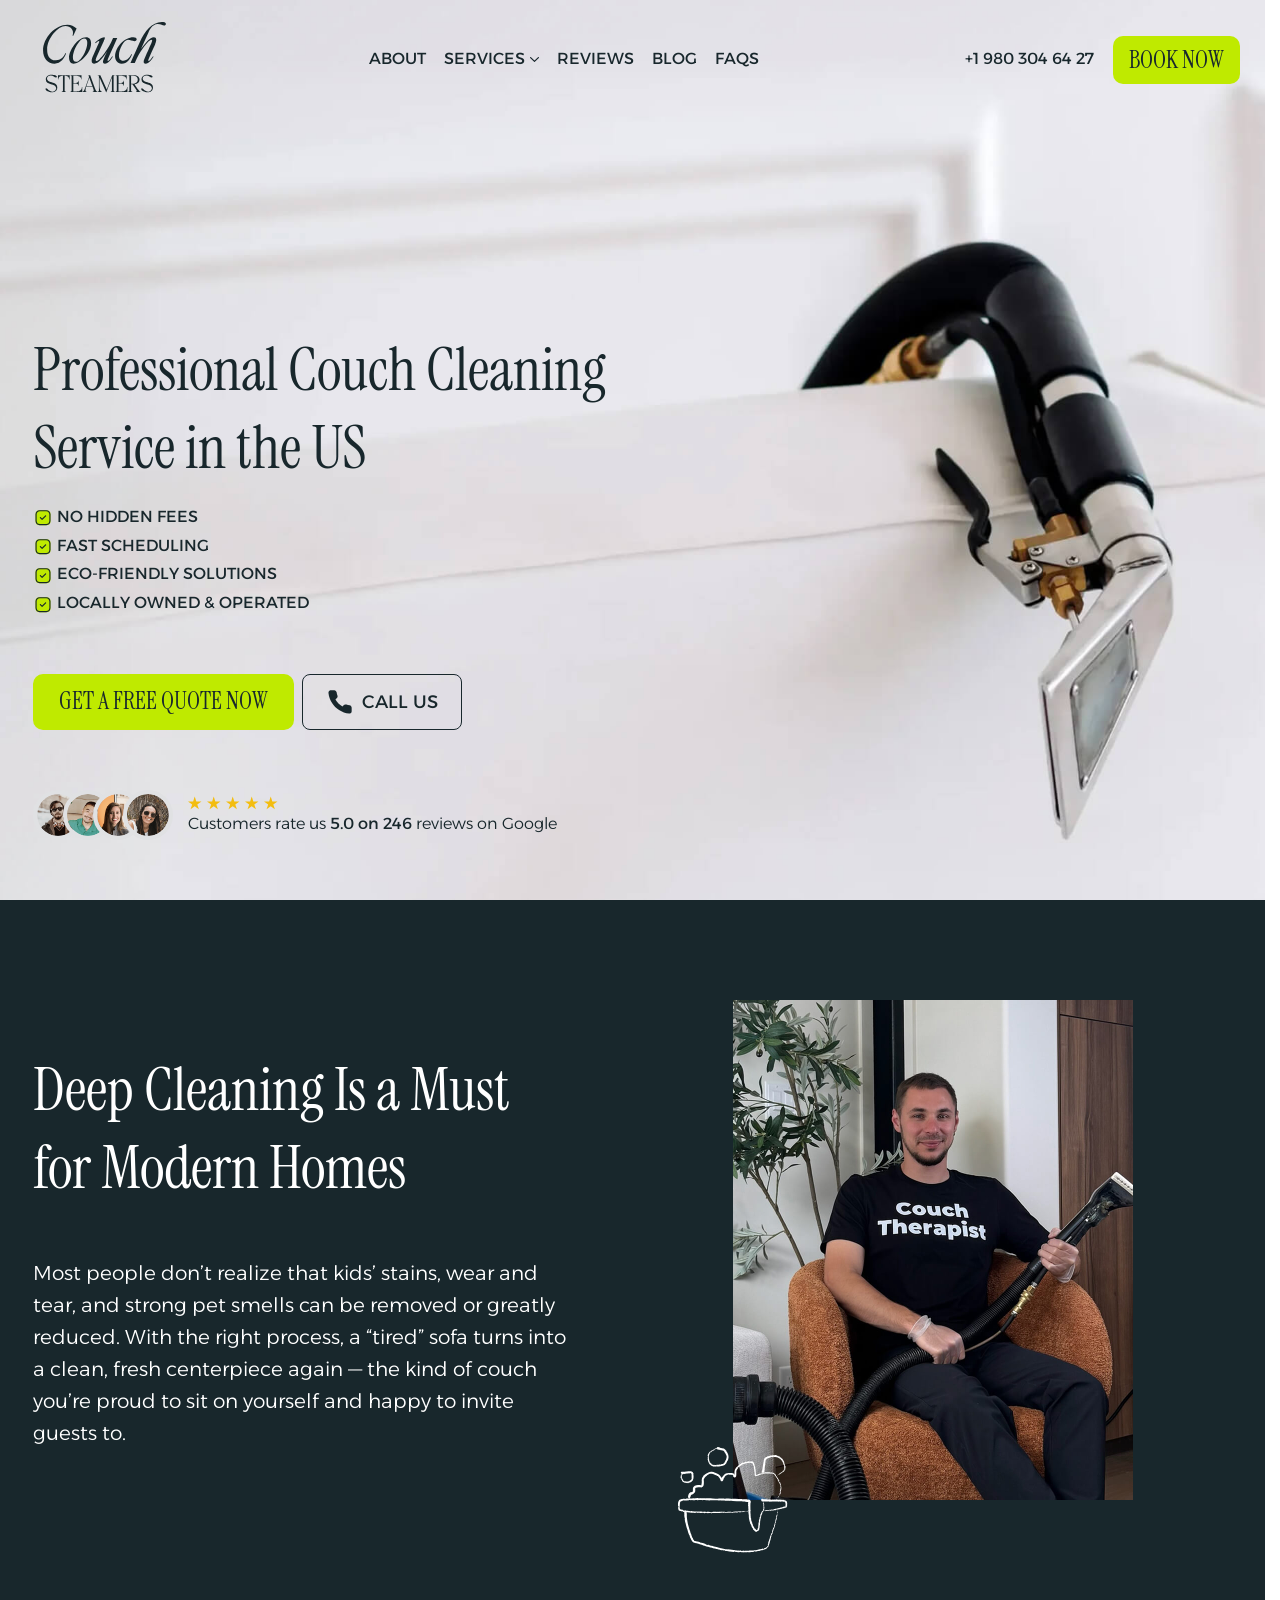
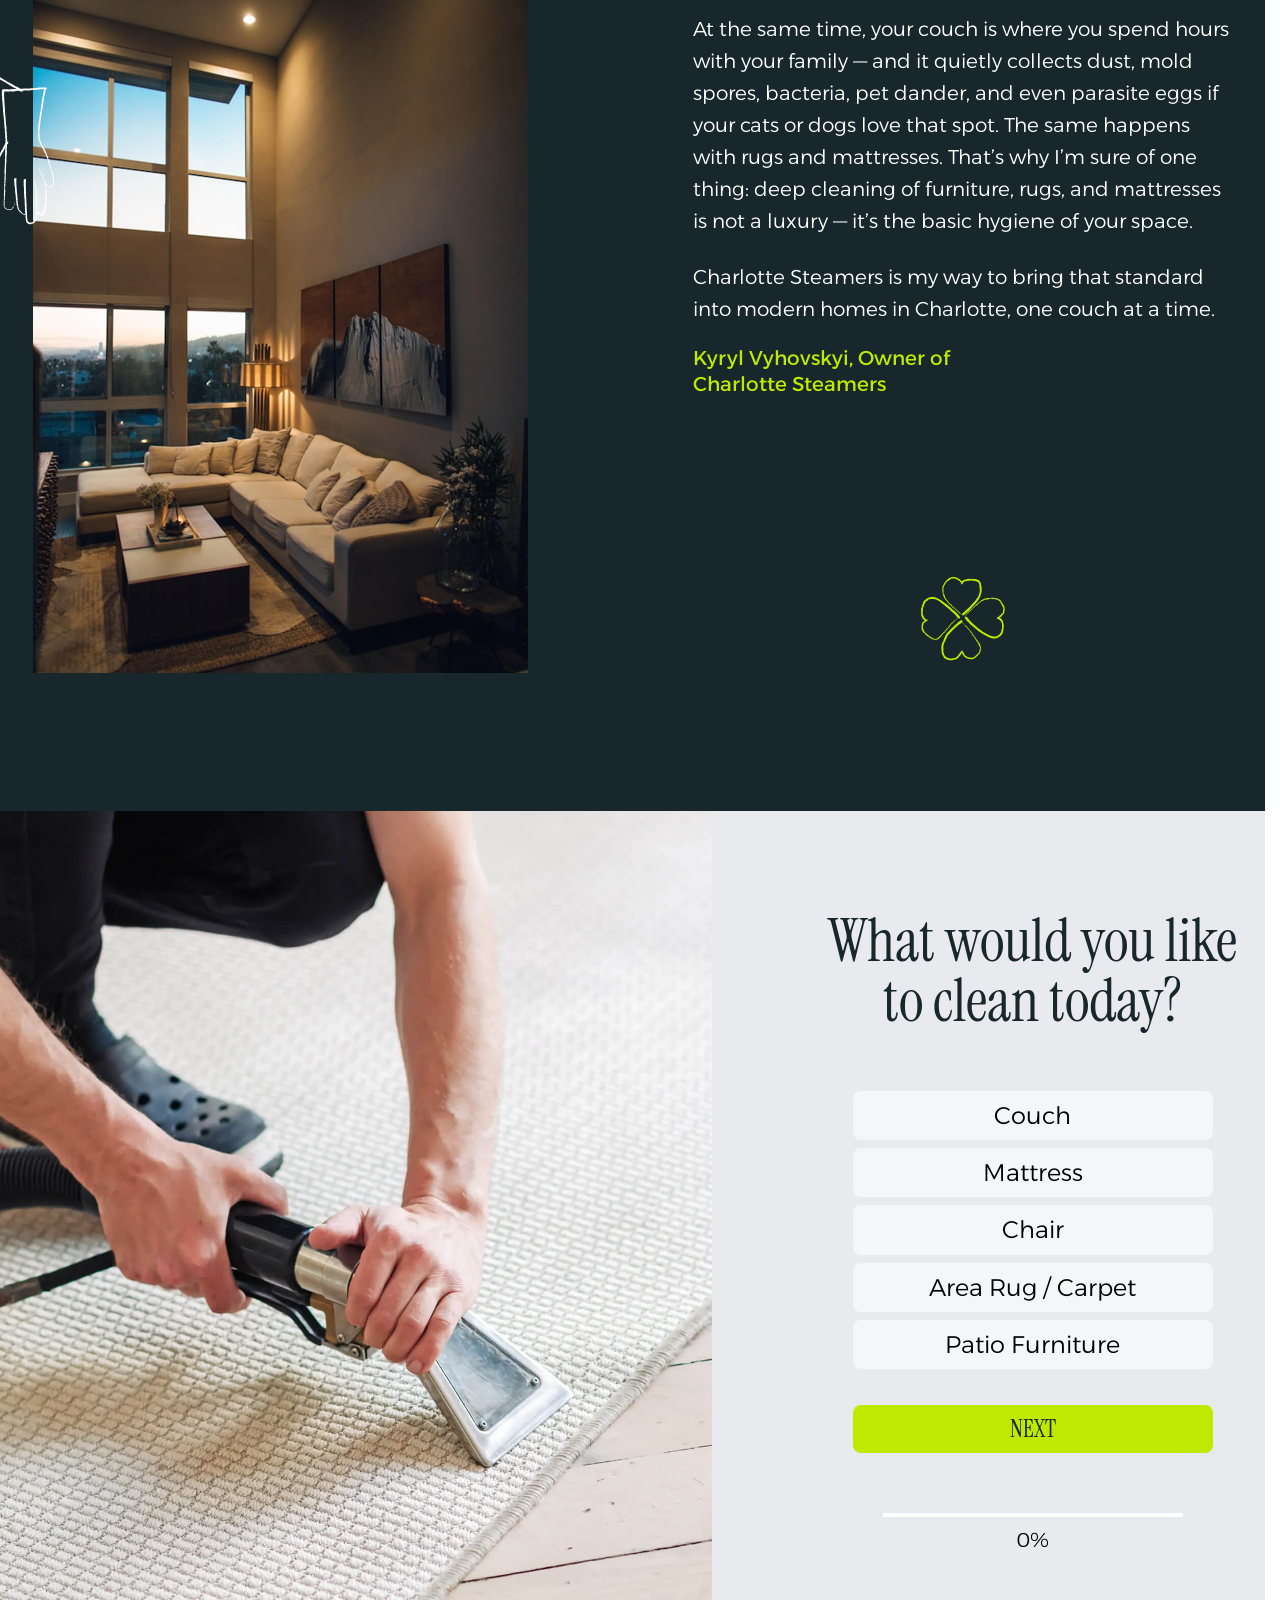
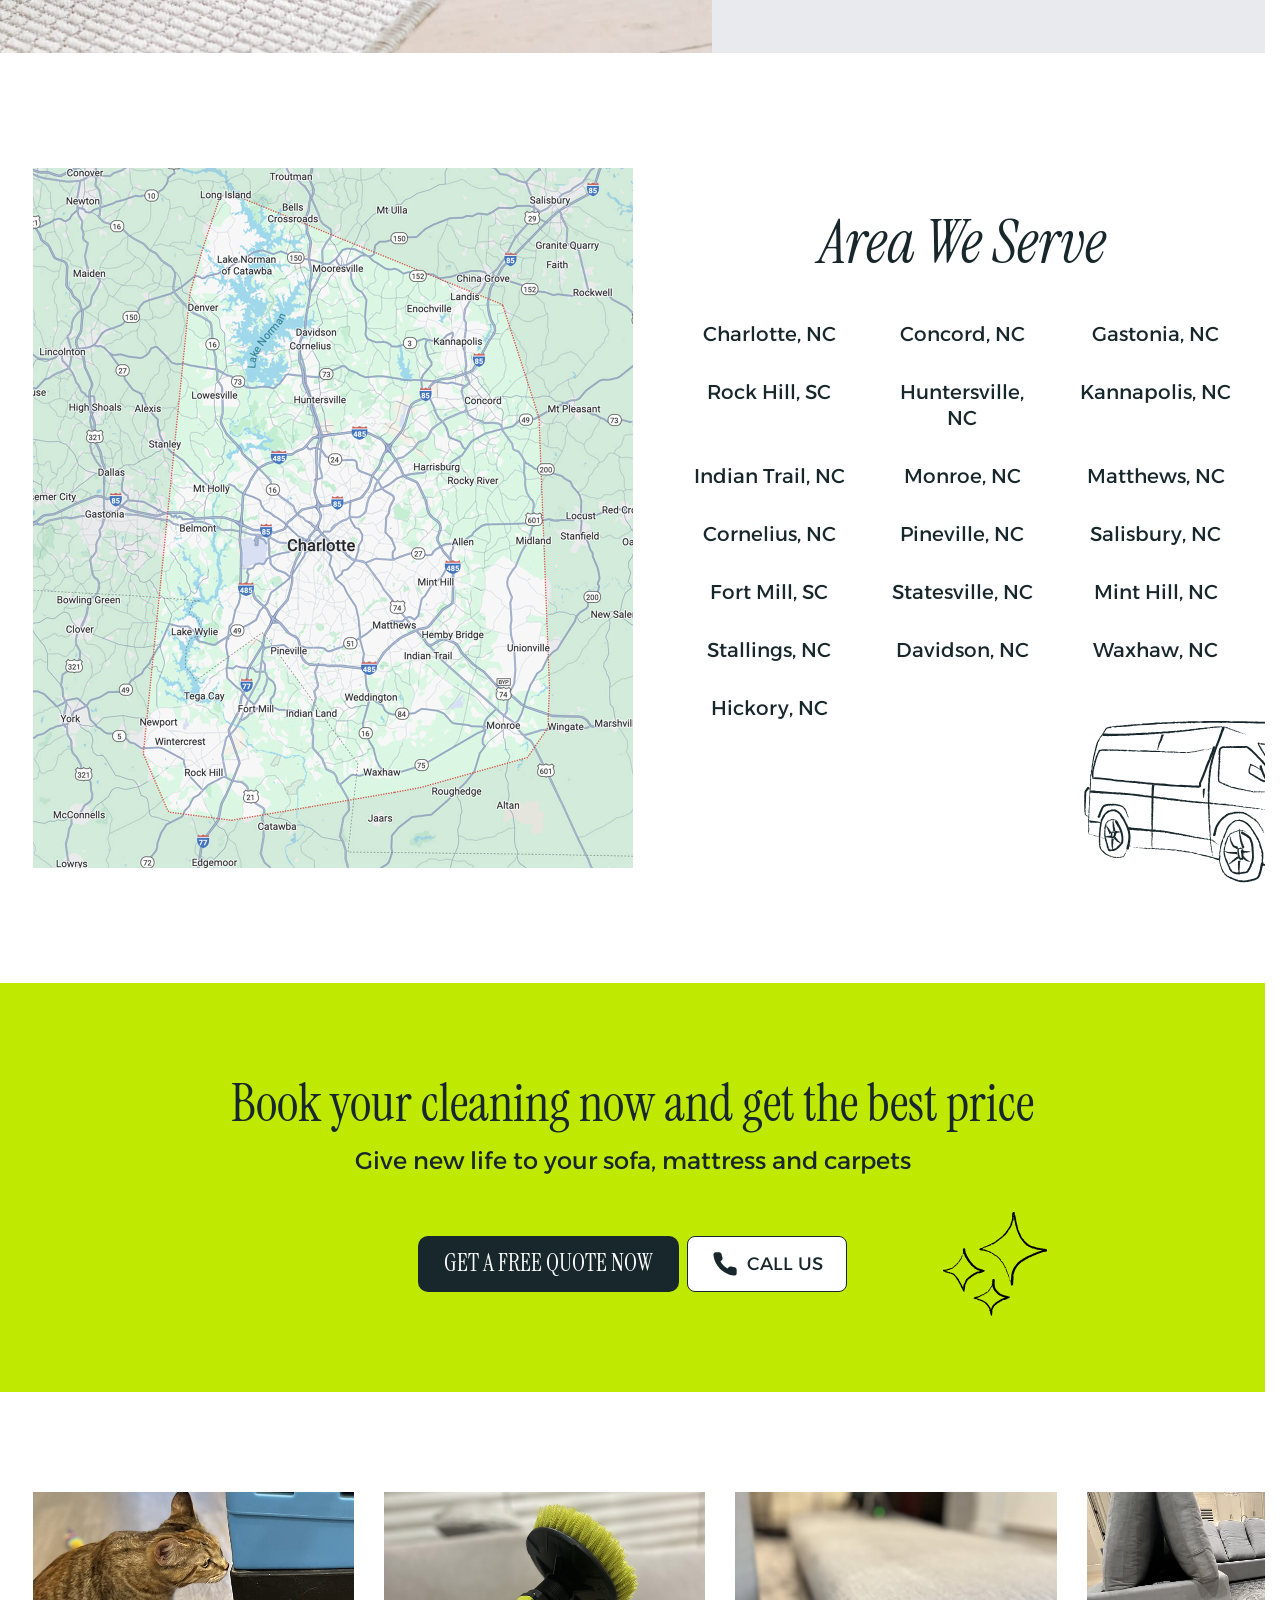
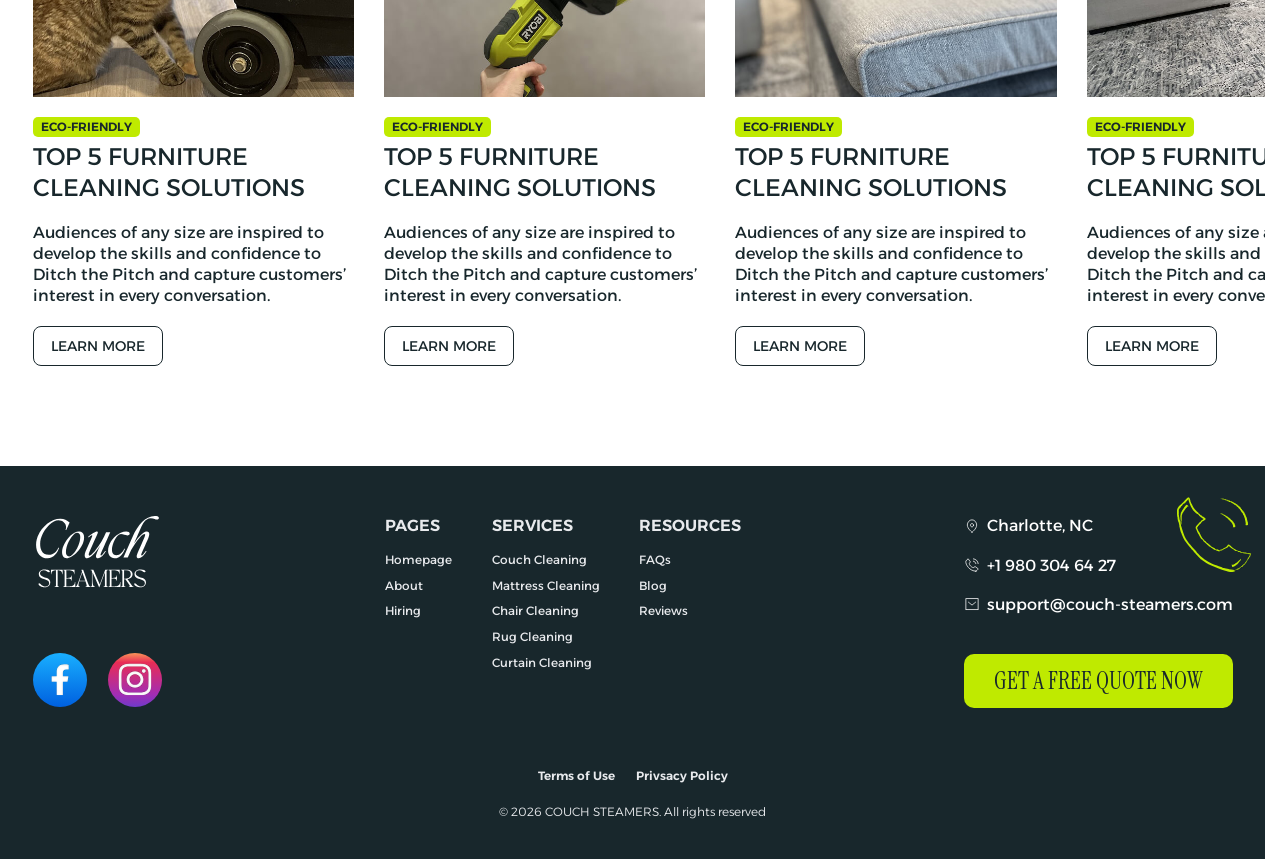
==== commit d1026d5b: "adaptive homepage" ====
--- a/about.html
+++ b/about.html
@@ -57,6 +57,11 @@
                 <a href="tel:+19803046427" class="header__tel">+1 980 304 64 27</a>
                 <a href="javascript: void(0)" class="cta">Book Now</a>
             </div>
+            <button type="button" class="header__burger js-menu-trigger">
+                <span></span>
+                <span></span>
+                <span></span>
+            </button>
         </div>
     </header>
     <main class="main">
@@ -475,7 +480,7 @@
                     <a href="javascript: void(0)" class="footer__logo">
                         <img decoding="async" loading="lazy" src="./assets/imgs/ico/logo_wht.svg" alt="Logo">
                     </a>
-                    <ul class="footer__socials">
+                    <ul class="footer__socials mobile--hidden">
                         <li>
                             <a href="https://www.facebook.com/" target="_blank">
                                 <img decoding="async" loading="lazy" width="55" height="55"
@@ -540,7 +545,26 @@
                             </a>
                         </li>
                     </ul>
-                    <a href="javascript: void(0)" class="cta cta--lg">Get a Free Quote Now</a>
+                    <div class="footer__action">
+                        <ul class="footer__socials mobile--visible">
+                            <li>
+                                <a href="https://www.facebook.com/" target="_blank">
+                                    <img decoding="async" loading="lazy" width="55" height="55"
+                                        src="./assets/imgs/ico/ico-facebok.svg" alt="Facebook">
+                                </a>
+                            </li>
+                            <li>
+                                <a href="https://www.instagram.com/" target="_blank">
+                                    <img decoding="async" loading="lazy" width="55" height="55"
+                                        src="./assets/imgs/ico/ico-instagram.svg" alt="Instagram">
+                                </a>
+                            </li>
+                        </ul>
+                        <a href="javascript: void(0)" class="cta cta--lg">Get a Free Quote Now</a>
+                    </div>
+                    <div class="footer__deco">
+                        <img decoding="async" loading="lazy" src="./assets/imgs/ico/call-deco.svg" alt="">
+                    </div>
                 </div>
             </div>
             <div class="footer__lawer">
@@ -550,11 +574,69 @@
                 </ul>
                 <p class="footer__copy">© 2026 COUCH STEAMERS. All rights reserved</p>
             </div>
-            <div class="footer__deco">
-                <img decoding="async" loading="lazy" src="./assets/imgs/ico/call-deco.svg" alt="">
-            </div>
         </div>
     </footer>
+    <div class="mobile-menu js-mob-menu">
+        <div class="container">
+            <div class="mobile-menu__logo">
+                <img src="./assets/imgs/ico/logo.svg" alt="Logo">
+            </div>
+            <ul class="mobile-menu__routes">
+                <li>
+                    <a href="javascript: void(0)">About</a>
+                </li>
+                <li>
+                    <a href="javascript: void(0)">Services</a>
+                    <div class="submenu">
+                        <ul class="submenu__box">
+                            <li><a href="javascript: void(0)">Couch Cleaning</a></li>
+                            <li><a href="javascript: void(0)">Mattress Cleaning</a></li>
+                            <li><a href="javascript: void(0)">Chair Cleaning</a></li>
+                            <li><a href="javascript: void(0)">Rug Cleaning</a></li>
+                            <li><a href="javascript: void(0)">Curtain Cleaning</a></li>
+                        </ul>
+                    </div>
+                </li>
+                <li>
+                    <a href="javascript: void(0)">Reviews</a>
+                </li>
+                <li>
+                    <a href="javascript: void(0)">Blog</a>
+                </li>
+                <li>
+                    <a href="javascript: void(0)">FAQs</a>
+                </li>
+            </ul>
+            <ul class="mobile-menu__info">
+                <li>
+                    <img width="24" height="24" src="./assets/imgs/ico/ico-pin-lght.svg" alt="Icon">
+                    <p>Charlotte, NC</p>
+                </li>
+                <li>
+                    <a href="tel:+19803046427">
+                        <img src="./assets/imgs/ico/ico-call-lght.svg" alt="Icon">
+                        +1 980 304 64 27
+                    </a>
+                </li>
+                <li>
+                    <a href="mailto:support@couch-steamers.com">
+                        <img src="./assets/imgs/ico/ico-mess-lght.svg" alt="Icon">
+                        support@couch-steamers.com
+                    </a>
+                </li>
+            </ul>
+            <div class="mobile-menu__controls">
+                <a href="javascript: void(0)" class="cta">Get a Free Quote Now</a>
+                <a href="tel:+19803046427" class="mobile-menu__tel">
+                    <svg width="28" height="28" viewBox="0 0 28 28" fill="none" xmlns="http://www.w3.org/2000/svg">
+                        <path
+                            d="M25.6667 19.74V23.24C25.668 23.5649 25.6014 23.8865 25.4713 24.1842C25.3411 24.4819 25.1502 24.7492 24.9108 24.9688C24.6713 25.1885 24.3887 25.3557 24.0809 25.4598C23.7731 25.5639 23.4469 25.6025 23.1233 25.5733C19.5333 25.1832 16.0848 23.9565 13.055 21.9916C10.2361 20.2004 7.84623 17.8105 6.055 14.9916C4.08331 11.948 2.85629 8.4828 2.47334 4.87664C2.44418 4.55402 2.48252 4.22886 2.58592 3.92187C2.68932 3.61487 2.8555 3.33277 3.0739 3.09353C3.29229 2.85428 3.55811 2.66313 3.85443 2.53225C4.15074 2.40136 4.47107 2.33361 4.795 2.3333H8.295C8.86119 2.32773 9.41009 2.52823 9.83939 2.89743C10.2687 3.26662 10.5491 3.77933 10.6283 4.33997C10.7761 5.46005 11.05 6.55982 11.445 7.6183C11.602 8.03588 11.6359 8.4897 11.5429 8.926C11.4498 9.36229 11.2337 9.76277 10.92 10.08L9.43834 11.5616C11.0992 14.4824 13.5175 16.9008 16.4383 18.5616L17.92 17.08C18.2372 16.7663 18.6377 16.5501 19.074 16.4571C19.5103 16.364 19.9641 16.398 20.3817 16.555C21.4402 16.9499 22.5399 17.2239 23.66 17.3716C24.2267 17.4516 24.7443 17.737 25.1143 18.1737C25.4843 18.6104 25.6809 19.1678 25.6667 19.74Z"
+                            fill="#18272C" />
+                    </svg>
+                </a>
+            </div>
+        </div>
+    </div>
 </body>
 
 </html>
--- a/assets/css/main.min.css
+++ b/assets/css/main.min.css
@@ -1 +1 @@
-*,::before,::after{-webkit-box-sizing:border-box;box-sizing:border-box}:where(ul,ol):where([class]){padding-left:0}body,:where(blockquote,figure):where([class]){margin:0}:where(h1,h2,h3,h4,h5,h6,p,ul,ol,dl):where([class]){margin-block:0}:where(dd[class]){margin-left:0}:where(fieldset[class]){margin-left:0;padding:0;border:none}:where(ul[class]){list-style:none}:where(address[class]){font-style:normal}p{--paragraphMarginBottom: 24px;margin-block:0}p:where(:not([class]):not(:last-child)){margin-bottom:var(--paragraphMarginBottom)}img,video{display:block;max-width:100%;height:auto}input,textarea,select,button{font:inherit}html{height:100%;scrollbar-gutter:stable}html,:has(:target){scroll-behavior:smooth}body{line-height:1.5}a:where([class]){display:-webkit-inline-box;display:-ms-inline-flexbox;display:inline-flex}button,label{cursor:pointer}:where([fill]:not([fill=none],[fill^=url])){fill:currentColor}:where([stroke]:not([stroke=none],[stroke^=url])){stroke:currentColor}svg *{-webkit-transition-property:fill,stroke;transition-property:fill,stroke}:where(table){border-collapse:collapse;border-color:currentColor}@media(prefers-reduced-motion: reduce){*,::before,::after{-webkit-animation-duration:.01ms !important;animation-duration:.01ms !important;-webkit-animation-iteration-count:1 !important;animation-iteration-count:1 !important;-webkit-transition-duration:.01ms !important;transition-duration:.01ms !important;scroll-behavior:auto !important}}@font-face{font-family:"Instrument Serif";src:local("Instrument Serif"),url("../fonts/ff_accent_400.woff2") format("woff2");font-weight:400;font-display:swap;font-style:normal}@font-face{font-family:"Instrument Serif It";src:local("Instrument Serif It"),url("../fonts/ff_accent_400_it.woff2") format("woff2");font-weight:400;font-display:swap;font-style:italic}@font-face{font-family:"Alexandria";src:local("Alexandria"),url("../fonts/ff_base_300.woff2") format("woff2");font-weight:300;font-display:swap;font-style:normal}@font-face{font-family:"Alexandria";src:local("Alexandria"),url("../fonts/ff_base_400.woff2") format("woff2");font-weight:400;font-display:swap;font-style:normal}html{font-size:16px}body{font:400 1rem/130% "Alexandria",sans-serif;min-height:100vh;min-height:100dvh;display:-webkit-box;display:-ms-flexbox;display:flex;-webkit-box-orient:vertical;-webkit-box-direction:normal;-ms-flex-direction:column;flex-direction:column;color:#18272c;background:#fff}body.is-locked{overflow:hidden}main{-webkit-box-flex:1;-ms-flex:1;flex:1}footer{margin-top:auto}button{padding:0;background:rgba(0,0,0,0);border:none;outline:none;display:-webkit-box;display:-ms-flexbox;display:flex;color:inherit}a{color:inherit;text-decoration:none}.container{max-width:77rem;padding-inline:1rem;width:100%;margin:0 auto}.container--right{padding-left:calc((100% - 77rem)/2 + 1rem)}.container--left{padding-right:calc((100% - 77rem)/2 + 1rem)}.header{position:fixed;top:0;width:100%;z-index:5;padding-block:1.375rem;-webkit-transition:all 0.5s cubic-bezier(0.768, 0.304, 0.496, 0.884);transition:all 0.5s cubic-bezier(0.768, 0.304, 0.496, 0.884)}.header.is-transform{-webkit-transform:translateY(-100%);transform:translateY(-100%)}.header.is-scroll{padding-block:.625rem;background:hsla(0,0%,100%,.5);backdrop-filter:blur(20px)}.header__logo{max-width:7.875rem}.header__logo img{width:100%}.header__list{display:-webkit-box;display:-ms-flexbox;display:flex;-webkit-box-align:center;-ms-flex-align:center;align-items:center;gap:1.125rem}.header__list li{font:400 1rem/130% "Alexandria",sans-serif;text-transform:uppercase}.header__list li a{font:inherit}.header__list li:has(.submenu){cursor:pointer;position:relative;display:-webkit-inline-box;display:-ms-inline-flexbox;display:inline-flex;-webkit-box-align:center;-ms-flex-align:center;align-items:center;gap:.3125rem}.header__list li:has(.submenu)::before{content:"";position:absolute;left:0;bottom:0;width:100%;height:0rem;background:#bfea00;-webkit-transition:all 0.3s cubic-bezier(0.768, 0.304, 0.496, 0.884);transition:all 0.3s cubic-bezier(0.768, 0.304, 0.496, 0.884)}.header__list li:has(.submenu)::after{content:"";display:-webkit-inline-box;display:-ms-inline-flexbox;display:inline-flex;-ms-flex-negative:0;flex-shrink:0;width:.5625rem;height:.3125rem;background:url("../imgs/ico/ico-drop.svg") no-repeat center center/cover;-webkit-transition:all 0.3s cubic-bezier(0.768, 0.304, 0.496, 0.884);transition:all 0.3s cubic-bezier(0.768, 0.304, 0.496, 0.884)}@media(hover: hover){.header__list li:has(.submenu):hover::after{-webkit-transform:rotate(180deg);transform:rotate(180deg)}.header__list li:has(.submenu):hover::before{height:.125rem}.header__list li:has(.submenu):hover .submenu{opacity:1;visibility:visible;pointer-events:all;-webkit-transform:translateY(0);transform:translateY(0)}}@media(hover: none){.header__list li:has(.submenu):active::after{-webkit-transform:rotate(180deg);transform:rotate(180deg)}.header__list li:has(.submenu):active::before{height:.125rem}.header__list li:has(.submenu):active .submenu{opacity:1;visibility:visible;pointer-events:all;-webkit-transform:translateY(0);transform:translateY(0)}}.header__list li:has(.submenu) li{display:-webkit-box;display:-ms-flexbox;display:flex;font:300 1rem/130% "Alexandria",sans-serif}.header__list li:has(.submenu) li a{width:100%;display:-webkit-inline-box;display:-ms-inline-flexbox;display:inline-flex;padding:.4375rem .75rem;-webkit-transition:all 0.3s cubic-bezier(0.768, 0.304, 0.496, 0.884);transition:all 0.3s cubic-bezier(0.768, 0.304, 0.496, 0.884)}.header__list li:has(.submenu) li a:hover{background:rgba(191,234,0,.1)}.header__list li:has(.submenu) li a.is-active{background:rgba(191,234,0,.2)}.header__controls{display:-webkit-box;display:-ms-flexbox;display:flex;-webkit-box-align:center;-ms-flex-align:center;align-items:center;gap:.9375rem}.header__tel{font:400 1rem/130% "Alexandria",sans-serif;padding:.125rem .25rem;border-radius:.25rem;-webkit-transition:all 0.3s cubic-bezier(0.768, 0.304, 0.496, 0.884);transition:all 0.3s cubic-bezier(0.768, 0.304, 0.496, 0.884)}.header__tel:hover{background:rgba(191,234,0,.2)}.header__tel:active{background:rgba(191,234,0,.4)}.header .container{display:-webkit-box;display:-ms-flexbox;display:flex;-webkit-box-align:center;-ms-flex-align:center;align-items:center;-webkit-box-pack:justify;-ms-flex-pack:justify;justify-content:space-between;gap:1.25rem}.header .submenu{opacity:0;visibility:hidden;pointer-events:none;-webkit-transform:translateY(0.3125rem);transform:translateY(0.3125rem);position:absolute;top:100%;left:-0.625rem;width:-webkit-max-content;width:-moz-max-content;width:max-content;-webkit-transition:all 0.3s cubic-bezier(0.768, 0.304, 0.496, 0.884);transition:all 0.3s cubic-bezier(0.768, 0.304, 0.496, 0.884)}.header .submenu__box{width:100%;padding-block:.5rem;background:#fff;-webkit-box-shadow:0px 0px 12px 0px rgba(0,0,0,.2509803922);box-shadow:0px 0px 12px 0px rgba(0,0,0,.2509803922)}.footer{overflow:hidden;padding-block:3.125rem 2.5rem;background:#18272c;color:#e8eaed}.footer__panel{display:-webkit-box;display:-ms-flexbox;display:flex;-webkit-box-pack:justify;-ms-flex-pack:justify;justify-content:space-between;gap:1.25rem}.footer__title{font:600 1rem/130% "Alexandria",sans-serif;text-transform:uppercase;margin-bottom:.9375rem;margin-bottom:.9375rem}.footer__logo{max-width:7.875rem}.footer__logo img{width:100%}.footer__info{display:-webkit-box;display:-ms-flexbox;display:flex;-webkit-box-orient:vertical;-webkit-box-direction:normal;-ms-flex-direction:column;flex-direction:column;gap:.625rem}.footer__socials{display:-webkit-box;display:-ms-flexbox;display:flex;-webkit-box-align:center;-ms-flex-align:center;align-items:center;gap:1.25rem;margin-top:auto}.footer__socials li{display:-webkit-inline-box;display:-ms-inline-flexbox;display:inline-flex;-ms-flex-negative:0;flex-shrink:0;width:3.4375rem;height:3.4375rem}.footer__socials a{width:100%;height:100%;-webkit-transition:all 0.3s cubic-bezier(0.768, 0.304, 0.496, 0.884);transition:all 0.3s cubic-bezier(0.768, 0.304, 0.496, 0.884)}@media(hover: hover){.footer__socials a:hover{-webkit-transform:scale(1.05);transform:scale(1.05)}}@media(hover: none){.footer__socials a:active{-webkit-transform:scale(1.05);transform:scale(1.05)}}.footer__contacts{display:-webkit-box;display:-ms-flexbox;display:flex;-webkit-box-orient:vertical;-webkit-box-direction:normal;-ms-flex-direction:column;flex-direction:column;gap:2.5rem}.footer__communication{display:-webkit-box;display:-ms-flexbox;display:flex;-webkit-box-orient:vertical;-webkit-box-direction:normal;-ms-flex-direction:column;flex-direction:column;gap:1.25rem}.footer__communication li{display:-webkit-inline-box;display:-ms-inline-flexbox;display:inline-flex;-webkit-box-align:center;-ms-flex-align:center;align-items:center;gap:.4375rem}.footer__communication img{-ms-flex-negative:0;flex-shrink:0;width:1rem;height:1rem}.footer__communication a{font:400 1rem/120% "Alexandria",sans-serif;color:#fff;display:-webkit-inline-box;display:-ms-inline-flexbox;display:inline-flex;-webkit-box-align:center;-ms-flex-align:center;align-items:center;gap:.4375rem;-webkit-transition:all 0.3s cubic-bezier(0.768, 0.304, 0.496, 0.884);transition:all 0.3s cubic-bezier(0.768, 0.304, 0.496, 0.884)}@media(hover: hover){.footer__communication a:hover{color:#bfea00}}@media(hover: none){.footer__communication a:active{color:#bfea00}}.footer__communication p{font:400 1rem/120% "Alexandria",sans-serif;color:#fff}.footer__nav{max-width:22.25rem;width:100%;display:-webkit-box;display:-ms-flexbox;display:flex;-webkit-box-align:start;-ms-flex-align:start;align-items:flex-start;-webkit-box-pack:justify;-ms-flex-pack:justify;justify-content:space-between;gap:1.25rem}.footer__menu{display:-webkit-box;display:-ms-flexbox;display:flex;-webkit-box-orient:vertical;-webkit-box-direction:normal;-ms-flex-direction:column;flex-direction:column;gap:.625rem}.footer__menu li{font:400 0.75rem/130% "Alexandria",sans-serif}.footer__menu a{font:inherit;-webkit-transition:all 0.3s cubic-bezier(0.768, 0.304, 0.496, 0.884);transition:all 0.3s cubic-bezier(0.768, 0.304, 0.496, 0.884)}@media(hover: hover){.footer__menu a:hover{color:#bfea00}}@media(hover: none){.footer__menu a:active{color:#bfea00}}.footer__lawer{display:-webkit-box;display:-ms-flexbox;display:flex;-webkit-box-orient:vertical;-webkit-box-direction:normal;-ms-flex-direction:column;flex-direction:column;-webkit-box-align:center;-ms-flex-align:center;align-items:center;gap:1.25rem}.footer__legals{display:-webkit-box;display:-ms-flexbox;display:flex;-webkit-box-align:center;-ms-flex-align:center;align-items:center;gap:1.3125rem}.footer__legals li{font:600 0.75rem/130% "Alexandria",sans-serif}.footer__legals a{font:inherit;-webkit-transition:all 0.3s cubic-bezier(0.768, 0.304, 0.496, 0.884);transition:all 0.3s cubic-bezier(0.768, 0.304, 0.496, 0.884)}@media(hover: hover){.footer__legals a:hover{color:#bfea00}}@media(hover: none){.footer__legals a:active{color:#bfea00}}.footer__copy{font:300 0.75rem/130% "Alexandria",sans-serif}.footer__deco{position:absolute;top:0rem;right:0rem;-webkit-transform:translate(25%, -25%);transform:translate(25%, -25%)}.footer .cta{color:#18272c}.footer .container{display:-webkit-box;display:-ms-flexbox;display:flex;-webkit-box-orient:vertical;-webkit-box-direction:normal;-ms-flex-direction:column;flex-direction:column;gap:3.75rem;position:relative}.cta{font:400 1.5rem/100% "Instrument Serif",sans-serif;text-transform:uppercase;border-radius:.625rem;padding:.75rem 1rem;background:#bfea00;-webkit-transition:all 0.3s cubic-bezier(0.768, 0.304, 0.496, 0.884);transition:all 0.3s cubic-bezier(0.768, 0.304, 0.496, 0.884)}.cta:hover{background:#b8de0c}.cta:active{background:#b0d317}.cta--lg{padding:.9375rem 1.625rem}.cta--drk{background:#18272c;color:#fff}.cta--drk:hover{background:#0e2c36}.cta--drk:active{background:#034}.main-title{font:400 3.75rem/130% "Instrument Serif",sans-serif}.action-call{font:400 1.125rem/100% "Alexandria",sans-serif;text-transform:uppercase;padding:.8125rem 1.4375rem;border-radius:.5rem;display:-webkit-inline-box;display:-ms-inline-flexbox;display:inline-flex;-webkit-box-align:center;-ms-flex-align:center;align-items:center;gap:.5rem;border:1px solid #18272c;background:rgba(0,0,0,0);-webkit-transition:all 0.3s cubic-bezier(0.768, 0.304, 0.496, 0.884);transition:all 0.3s cubic-bezier(0.768, 0.304, 0.496, 0.884)}.action-call:hover{background:rgba(24,39,44,.1019607843)}.action-call:active{background:rgba(24,39,44,.2)}.action-call svg{display:-webkit-inline-box;display:-ms-inline-flexbox;display:inline-flex;-ms-flex-negative:0;flex-shrink:0;width:1.75rem;height:1.75rem}.action-call--wht{background:#fff}.section-info{display:-webkit-box;display:-ms-flexbox;display:flex;-webkit-box-orient:vertical;-webkit-box-direction:normal;-ms-flex-direction:column;flex-direction:column;text-align:center;gap:1.25rem}.section-info .main-title{font-family:"Instrument Serif It",sans-serif}.section-info__title{font:400 1.5rem/130% "Alexandria",sans-serif;text-transform:uppercase;color:rgba(24,39,44,.5)}.intro{display:-webkit-box;display:-ms-flexbox;display:flex;min-height:100vh;min-height:100svh;position:relative}.intro__content{padding-block:3.75rem;max-width:37.625rem}.intro__list{display:-webkit-box;display:-ms-flexbox;display:flex;-webkit-box-orient:vertical;-webkit-box-direction:normal;-ms-flex-direction:column;flex-direction:column;gap:.5rem;margin-bottom:3.75rem}.intro__list li{font:400 1rem/130% "Alexandria",sans-serif;text-transform:uppercase;display:-webkit-inline-box;display:-ms-inline-flexbox;display:inline-flex;-webkit-box-align:center;-ms-flex-align:center;align-items:center;gap:.25rem}.intro__list li::before{content:"";display:-webkit-inline-box;display:-ms-inline-flexbox;display:inline-flex;-ms-flex-negative:0;flex-shrink:0;width:1.25rem;height:1.25rem;background:url("../imgs/ico/ico-check.svg") no-repeat center center/cover}.intro__controls{display:-webkit-box;display:-ms-flexbox;display:flex;gap:.5rem}.intro__customers{display:-webkit-box;display:-ms-flexbox;display:flex;-webkit-box-align:center;-ms-flex-align:center;align-items:center;gap:.9375rem;padding-top:3.75rem}.intro__customers-pics{display:-webkit-box;display:-ms-flexbox;display:flex;-webkit-box-align:center;-ms-flex-align:center;align-items:center}.intro__customers-pics img{width:3.125rem;height:3.125rem;border-radius:50%;border:4px solid #e0e1e3}.intro__customers-pics img:not(:first-child){margin-left:-1.25rem}.intro__customers-info{display:-webkit-box;display:-ms-flexbox;display:flex;-webkit-box-orient:vertical;-webkit-box-direction:normal;-ms-flex-direction:column;flex-direction:column;gap:.25rem}.intro__customers-rating{display:-webkit-box;display:-ms-flexbox;display:flex;-webkit-box-align:center;-ms-flex-align:center;align-items:center;gap:.3125rem}.intro__customers-rating img{width:.875rem;height:.875rem}.intro__customers-text{font:300 1rem/130% "Alexandria",sans-serif}.intro__customers-text span{font-weight:400}.intro__bg{position:absolute;inset:0;width:100%;height:100%;-o-object-fit:cover;object-fit:cover}.intro .main-title{margin-bottom:1.25rem}.intro .container{display:-webkit-box;display:-ms-flexbox;display:flex;-webkit-box-orient:vertical;-webkit-box-direction:normal;-ms-flex-direction:column;flex-direction:column;-webkit-box-pack:end;-ms-flex-pack:end;justify-content:flex-end;position:relative;z-index:2}.results{padding-block:6.25rem 7.5rem}.results .section-info{margin-bottom:5rem}.results__cards{margin-bottom:5rem;display:grid;grid-template-columns:repeat(3, minmax(0, 1fr));gap:2.5rem}.results__card{display:-webkit-box;display:-ms-flexbox;display:flex;-webkit-box-orient:vertical;-webkit-box-direction:normal;-ms-flex-direction:column;flex-direction:column;gap:.25rem;padding:1.1875rem;border:1px solid #cfd4da}.results__pics{display:-webkit-box;display:-ms-flexbox;display:flex;-webkit-box-orient:vertical;-webkit-box-direction:normal;-ms-flex-direction:column;flex-direction:column;gap:.25rem}.results__pics img{width:100%}.results__text{font:400 1rem/130% "Alexandria",sans-serif;text-transform:uppercase}.results__controls{display:-webkit-box;display:-ms-flexbox;display:flex;gap:.5rem;-webkit-box-pack:center;-ms-flex-pack:center;justify-content:center}.process{overflow:hidden;background:#18272c;color:#fff}.process__descr{font:300 1.5rem/31px "Alexandria",sans-serif;letter-spacing:1px;margin-bottom:1.875rem}.process__content{width:50%;-ms-flex-negative:0;flex-shrink:0}.process__pic{max-width:50rem}.process__pic img{width:100%;height:100%;-o-object-fit:cover;object-fit:cover}.process__info{max-width:36.25rem;padding-block:3.125rem;padding-inline:0 1rem}.process__list{display:-webkit-box;display:-ms-flexbox;display:flex;-webkit-box-orient:vertical;-webkit-box-direction:normal;-ms-flex-direction:column;flex-direction:column;gap:.5rem;margin-bottom:3.125rem;counter-reset:step}.process__list li{position:relative;padding:.5625rem 1.1875rem;width:-webkit-fit-content;width:-moz-fit-content;width:fit-content;cursor:pointer;border:1px solid hsla(0,0%,100%,.4)}@media(hover: hover){.process__list li:hover{background:#bfea00;border-color:#bfea00}.process__list li:hover .process__heading{color:#18272c}.process__list li:hover .process__about{opacity:1;visibility:visible;pointer-events:all;top:75%}}@media(hover: none){.process__list li:active{background:#bfea00;border-color:#bfea00}.process__list li:active .process__heading{color:#18272c}.process__list li:active .process__about{opacity:1;visibility:visible;pointer-events:all;top:75%}}.process__list li{-webkit-transition:all 0.3s cubic-bezier(0.768, 0.304, 0.496, 0.884);transition:all 0.3s cubic-bezier(0.768, 0.304, 0.496, 0.884)}.process__about{opacity:0;visibility:hidden;pointer-events:none;position:absolute;left:1.375rem;top:80%;width:37.1875rem;padding:1.25rem;border-radius:.25rem;z-index:2;background-color:rgba(207,212,218,.4);backdrop-filter:blur(24px);-webkit-transition:all 0.3s cubic-bezier(0.768, 0.304, 0.496, 0.884);transition:all 0.3s cubic-bezier(0.768, 0.304, 0.496, 0.884)}.process__about p{font:400 1.125rem/130% "Alexandria",sans-serif;display:-webkit-inline-box;display:-ms-inline-flexbox;display:inline-flex;-webkit-box-align:start;-ms-flex-align:start;align-items:flex-start;gap:.625rem}.process__about p::before{content:"";display:-webkit-inline-box;display:-ms-inline-flexbox;display:inline-flex;-ms-flex-negative:0;flex-shrink:0;width:5rem;height:5.5rem;background:url("../imgs/ico/detail.svg") no-repeat center center/cover}.process__heading{font:400 1.5rem/130% "Alexandria",sans-serif;counter-increment:step;-webkit-transition:all 0.3s cubic-bezier(0.768, 0.304, 0.496, 0.884);transition:all 0.3s cubic-bezier(0.768, 0.304, 0.496, 0.884)}.process__heading::before{font:400 1.5rem/130% "Alexandria",sans-serif;content:counter(step) ". "}.process .container{display:-webkit-box;display:-ms-flexbox;display:flex;-webkit-box-pack:end;-ms-flex-pack:end;justify-content:flex-end;gap:3.125rem;max-width:160rem;padding:0}.process .main-title{line-height:120%;margin-bottom:.375rem}.process .cta{color:#18272c}.cities{padding-block:6.25rem}.cities .section-info{margin-bottom:3.125rem}.cities__boxes{display:grid;grid-template-columns:repeat(3, minmax(0, 1fr));gap:2.5rem}.cities .city-box{max-width:100%}.gallery{padding-block:3.125rem}.gallery__cards{display:grid;grid-template-columns:repeat(4, 1fr);grid-auto-rows:12.5rem;gap:1.375rem;grid-auto-flow:dense}.gallery__card{width:100%;height:100%}.gallery__card:nth-child(9n+1){grid-column:span 2}.gallery__card:nth-child(9n+5){grid-row:span 2}.gallery__card:nth-child(9n+6){grid-column:span 2}.gallery__card img{width:100%;height:100%;-o-object-fit:cover;object-fit:cover;display:block}.info{padding-block:6.25rem 8.625rem;background:#18272c;color:#fff}.info__block{display:-webkit-box;display:-ms-flexbox;display:flex;-webkit-box-align:center;-ms-flex-align:center;align-items:center;-webkit-box-pack:justify;-ms-flex-pack:justify;justify-content:space-between;gap:2.5rem}.info__block:has(.info__subtitle) .info__texts{margin-bottom:1.25rem}.info__block:nth-child(odd) .info__pic{max-width:25rem;margin-right:6.25rem}.info__block:nth-child(odd) .info__deco{left:0;bottom:0;-webkit-transform:translate(-50%, 50%);transform:translate(-50%, 50%)}.info__block:nth-child(even){-webkit-box-orient:horizontal;-webkit-box-direction:reverse;-ms-flex-direction:row-reverse;flex-direction:row-reverse}.info__block:nth-child(even) .info__pic{max-width:30.9375rem}.info__block:nth-child(even) .info__deco{left:0;top:0;-webkit-transform:translate(-80%, 50%);transform:translate(-80%, 50%)}.info__pic{position:relative;width:100%}.info__pic img{width:100%}.info__descr{max-width:33.75rem}.info__texts{display:-webkit-box;display:-ms-flexbox;display:flex;-webkit-box-orient:vertical;-webkit-box-direction:normal;-ms-flex-direction:column;flex-direction:column;gap:1.5rem}.info__text{font:300 1.25rem/160% "Alexandria",sans-serif}.info__subtitle{font:400 1.25rem/130% "Alexandria",sans-serif;max-width:16.9375rem;color:#bfea00}.info__deco{width:6.875rem;position:absolute}.info__icon{margin:0 auto;padding-top:11.25rem;width:5.25rem}.info__icon img{width:100%;height:100%}.info .main-title{margin-bottom:3.125rem}.info .container{display:-webkit-box;display:-ms-flexbox;display:flex;-webkit-box-orient:vertical;-webkit-box-direction:normal;-ms-flex-direction:column;flex-direction:column;gap:6.25rem}.faq{padding-block:6.25rem}.faq__list{max-width:51.3125rem;margin:0 auto}.faq .section-info{max-width:55.125rem;margin:0 auto 3.4375rem;position:relative}.faq .section-info::after{content:"";top:-20%;left:50%;-webkit-transform:translateX(-50%);transform:translateX(-50%);z-index:-1;position:absolute;width:10rem;height:7.5rem;background:url("../imgs/ico/questions.svg") no-repeat center center/cover}.action{padding-block:6.25rem;background:#bfea00;overflow:hidden}.action__content{display:-webkit-box;display:-ms-flexbox;display:flex;-webkit-box-orient:vertical;-webkit-box-direction:normal;-ms-flex-direction:column;flex-direction:column;text-align:center;-webkit-box-align:center;-ms-flex-align:center;align-items:center;gap:1.25rem;max-width:50.375rem;margin:0 auto}.action__subtitle{font:400 1.5rem/130% "Alexandria",sans-serif}.action__controls{z-index:2;display:-webkit-box;display:-ms-flexbox;display:flex;position:relative;gap:.5rem}.action__controls::after{content:"";z-index:-1;position:absolute;pointer-events:none;right:-12.5rem;top:50%;-webkit-transform:translateY(-50%);transform:translateY(-50%);width:6.5rem;height:6.5rem;background:url("../imgs/ico/stars.svg") no-repeat center center/cover}.action .container{display:-webkit-box;display:-ms-flexbox;display:flex;-webkit-box-orient:vertical;-webkit-box-direction:normal;-ms-flex-direction:column;flex-direction:column;gap:3.75rem;-webkit-box-align:center;-ms-flex-align:center;align-items:center}.action .main-title{font-size:3.25rem;line-height:42px}.articles{overflow:hidden;padding-block:6.25rem}.articles__slider{overflow:visible}.articles__slide{height:auto}.quiz{background:#e8eaed}.quiz__pic{max-height:53.125rem;max-width:75rem}.quiz__pic img{height:100%;width:100%;-o-object-fit:cover;object-fit:cover}.quiz__flow{-ms-flex-negative:0;flex-shrink:0;padding-left:3.375rem;padding-block:6.25rem;padding-right:1rem}.quiz__form{height:100%;display:-webkit-box;display:-ms-flexbox;display:flex;-webkit-box-orient:vertical;-webkit-box-direction:normal;-ms-flex-direction:column;flex-direction:column;max-width:27.0625rem;margin-left:auto}.quiz form{height:100%;display:-webkit-box;display:-ms-flexbox;display:flex;-webkit-box-orient:vertical;-webkit-box-direction:normal;-ms-flex-direction:column;flex-direction:column}.quiz__result{display:-webkit-box;display:-ms-flexbox;display:flex;-webkit-box-orient:vertical;-webkit-box-direction:normal;-ms-flex-direction:column;flex-direction:column;-webkit-box-align:center;-ms-flex-align:center;align-items:center;gap:.625rem;max-width:18.75rem;width:100%;margin:auto auto 0 auto}.quiz__val{font:300 1.25rem/130% "Alexandria",sans-serif;color:#000}.quiz__progress{width:100%;height:.25rem;position:relative;background:#fff}.quiz__progress span{position:absolute;height:100%;background:#bfea00;-webkit-transition:all 0.3s cubic-bezier(0.768, 0.304, 0.496, 0.884);transition:all 0.3s cubic-bezier(0.768, 0.304, 0.496, 0.884)}.quiz__step{display:none}.quiz__step.is-active{display:block}.quiz__wrapper{min-height:21.9375rem;max-width:22.5rem;margin:0 auto 3.75rem}.quiz__fields{display:-webkit-box;display:-ms-flexbox;display:flex;-webkit-box-orient:vertical;-webkit-box-direction:normal;-ms-flex-direction:column;flex-direction:column;gap:1rem}.quiz__field input{width:100%;font:300 1.5rem/130% "Alexandria",sans-serif;padding:0;outline:none;border:none;background:rgba(0,0,0,0);padding:.6875rem 1.1875rem;border-radius:.5rem;border:1px solid #18272c;color:#000}.quiz__field input::-webkit-input-placeholder{color:rgba(0,0,0,.5)}.quiz__field input::-moz-placeholder{color:rgba(0,0,0,.5)}.quiz__field input:-ms-input-placeholder{color:rgba(0,0,0,.5)}.quiz__field input::-ms-input-placeholder{color:rgba(0,0,0,.5)}.quiz__field input::placeholder{color:rgba(0,0,0,.5)}.quiz__checks{display:-webkit-box;display:-ms-flexbox;display:flex;-webkit-box-orient:vertical;-webkit-box-direction:normal;-ms-flex-direction:column;flex-direction:column;gap:.5rem}.quiz__check{position:relative}.quiz__check.is-error .quiz__variant{border-color:red}.quiz__handler{position:absolute;top:0;left:0;width:1px;height:1px;opacity:0;visibility:hidden}.quiz__variant{font:300 1.5rem/130% "Alexandria",sans-serif;display:-webkit-inline-box;display:-ms-inline-flexbox;display:inline-flex;padding:.5rem;border-radius:.5rem;width:100%;-webkit-box-pack:center;-ms-flex-pack:center;justify-content:center;-webkit-box-align:center;-ms-flex-align:center;align-items:center;position:relative;border:1px solid rgba(0,0,0,0);color:#000;background:hsla(0,0%,100%,.6);-webkit-transition:all 0.3s cubic-bezier(0.768, 0.304, 0.496, 0.884);transition:all 0.3s cubic-bezier(0.768, 0.304, 0.496, 0.884)}@media(hover: hover){.quiz__variant:hover{border-color:#18272c}}@media(hover: none){.quiz__variant:active{border-color:#18272c}}.quiz__variant::after{content:"";position:absolute;right:1rem;top:50%;opacity:0;visibility:hidden;-webkit-transform:translateY(-70%);transform:translateY(-70%);display:-webkit-inline-box;display:-ms-inline-flexbox;display:inline-flex;width:2rem;height:2rem;-ms-flex-negative:0;flex-shrink:0;background:url("../imgs/ico/quiz-complete.svg") no-repeat center center/cover;-webkit-transition:all 0.3s cubic-bezier(0.768, 0.304, 0.496, 0.884);transition:all 0.3s cubic-bezier(0.768, 0.304, 0.496, 0.884)}.quiz__btn{padding:.75rem;width:100%;margin-top:2.25rem;display:-webkit-inline-box;display:-ms-inline-flexbox;display:inline-flex;-webkit-box-align:center;-ms-flex-align:center;align-items:center;-webkit-box-pack:center;-ms-flex-pack:center;justify-content:center;font:400 1.5rem/100% "Instrument Serif",sans-serif;text-transform:uppercase;border-radius:.5rem;background:#bfea00;-webkit-transition:all 0.3s cubic-bezier(0.768, 0.304, 0.496, 0.884);transition:all 0.3s cubic-bezier(0.768, 0.304, 0.496, 0.884)}.quiz__btn:hover{background:#b8de0c}.quiz__btn:active{background:#b0d317}.quiz .main-title{line-height:100%;text-align:center;margin-bottom:3.75rem}.quiz .container--left{-webkit-box-pack:end;-ms-flex-pack:end;justify-content:flex-end;display:-webkit-box;display:-ms-flexbox;display:flex;gap:3.125rem}.quiz__handler:checked+.quiz__variant::after{opacity:1;visibility:visible;-webkit-transform:translateY(-50%);transform:translateY(-50%)}.prices{padding-block:6.25rem}.prices__cards{display:grid;grid-template-columns:repeat(3, minmax(0, 1fr));gap:4.5rem 2.5rem}.prices .section-info{margin-bottom:3.125rem}.couch{padding-block:6.25rem;background:#e8eaed}.couch__cards{display:grid;grid-template-columns:repeat(4, minmax(0, 1fr));gap:1.25rem}.couch .section-info{margin-bottom:3.75rem}.location{overflow:hidden;padding-block:6.25rem}.location__map{max-width:37.5rem}.location__map img{width:100%}.location__info{padding-top:3.125rem;max-width:33.75rem;width:100%;display:-webkit-box;display:-ms-flexbox;display:flex;-webkit-box-orient:vertical;-webkit-box-direction:normal;-ms-flex-direction:column;flex-direction:column}.location__list{display:grid;grid-template-columns:repeat(3, 1fr);gap:2rem 2.5rem}.location__list li{text-align:center;font:400 20px/130% "Alexandria",sans-serif}.location__pic{-ms-flex-item-align:end;align-self:flex-end;margin-right:-9.375rem;max-width:18.6875rem}.location__pic img{width:100%}.location .main-title{font-family:"Instrument Serif It",sans-serif;margin-bottom:2.5rem;text-align:center}.location .container{display:-webkit-box;display:-ms-flexbox;display:flex;-webkit-box-align:center;-ms-flex-align:center;align-items:center;-webkit-box-pack:justify;-ms-flex-pack:justify;justify-content:space-between;gap:2.5rem}.blog{padding-block:10.625rem 7.5rem}.blog__cards{display:grid;grid-template-columns:repeat(4, minmax(0, 1fr));gap:2.5rem 1.875rem;margin-bottom:5rem}.blog .section-info{margin-bottom:5rem}.blog .container{max-width:83.25rem}.blog .cta{-webkit-box-pack:center;-ms-flex-pack:center;justify-content:center;margin:0 auto;padding:1rem;min-width:9.9375rem;border-radius:.5rem}.city-box{display:-webkit-box;display:-ms-flexbox;display:flex;-webkit-box-orient:vertical;-webkit-box-direction:normal;-ms-flex-direction:column;flex-direction:column;max-width:23.25rem;width:100%;gap:1.25rem}@media(hover: hover){.city-box:hover .city-box__pic img{-webkit-transform:scale(1.15);transform:scale(1.15)}.city-box:hover .city-box__deco{background:#18272c;color:#fff}}@media(hover: none){.city-box:active .city-box__pic img{-webkit-transform:scale(1.15);transform:scale(1.15)}.city-box:active .city-box__deco{background:#18272c;color:#fff}}.city-box__info{display:-webkit-box;display:-ms-flexbox;display:flex;-webkit-box-align:center;-ms-flex-align:center;align-items:center;-webkit-box-pack:justify;-ms-flex-pack:justify;justify-content:space-between;gap:.625rem;padding-inline:1.25rem}.city-box__pic{border-radius:1.25rem;overflow:hidden}.city-box__pic img{width:100%;-webkit-transition:all 0.5s cubic-bezier(0.768, 0.304, 0.496, 0.884);transition:all 0.5s cubic-bezier(0.768, 0.304, 0.496, 0.884)}.city-box__title{font:600 1.25rem/130% "Alexandria",sans-serif}.city-box__deco{font:400 0.875rem/100% "Alexandria",sans-serif;display:-webkit-inline-box;display:-ms-inline-flexbox;display:inline-flex;text-transform:uppercase;padding:.6875rem 1.0625rem;border-radius:.5rem;border:1px solid #18272c;-webkit-transition:all 0.5s cubic-bezier(0.768, 0.304, 0.496, 0.884);transition:all 0.5s cubic-bezier(0.768, 0.304, 0.496, 0.884)}.faq-box{padding:1.25rem 2.5rem;cursor:pointer;display:-webkit-box;display:-ms-flexbox;display:flex;-webkit-box-align:center;-ms-flex-align:center;align-items:center;gap:1.25rem}.faq-box:not(:last-child){border-bottom:1px solid #a4a4a4}.faq-box.is-open .faq-box__text{grid-template-rows:1fr}.faq-box.is-open .faq-box__text p{margin-top:1.25rem}.faq-box.is-open svg{-webkit-transform:rotate(180deg);transform:rotate(180deg)}.faq-box.is-open svg rect{fill:#18272c}.faq-box.is-open svg path{stroke:#bfea00}.faq-box__title{font:500 1.5rem/130% "Alexandria",sans-serif;color:#000}.faq-box__head{display:-webkit-box;display:-ms-flexbox;display:flex;-webkit-box-align:center;-ms-flex-align:center;align-items:center;gap:1.25rem}.faq-box__text{display:grid;grid-template-rows:0fr;-webkit-transition:all 0.5s cubic-bezier(0.768, 0.304, 0.496, 0.884);transition:all 0.5s cubic-bezier(0.768, 0.304, 0.496, 0.884)}.faq-box__text p{font:400 1.25rem/130% "Alexandria",sans-serif;overflow:hidden;-webkit-transition:all 0.5s cubic-bezier(0.768, 0.304, 0.496, 0.884);transition:all 0.5s cubic-bezier(0.768, 0.304, 0.496, 0.884)}.faq-box svg{-ms-flex-negative:0;flex-shrink:0;width:2rem;height:2rem;-webkit-transition:all 0.5s cubic-bezier(0.768, 0.304, 0.496, 0.884);transition:all 0.5s cubic-bezier(0.768, 0.304, 0.496, 0.884)}.faq-box svg rect{fill:#bfea00;-webkit-transition:all 0.5s cubic-bezier(0.768, 0.304, 0.496, 0.884);transition:all 0.5s cubic-bezier(0.768, 0.304, 0.496, 0.884)}.faq-box svg path{-webkit-transition:all 0.5s cubic-bezier(0.768, 0.304, 0.496, 0.884);transition:all 0.5s cubic-bezier(0.768, 0.304, 0.496, 0.884)}.article-box{display:-webkit-box;display:-ms-flexbox;display:flex;height:100%;-webkit-box-orient:vertical;-webkit-box-direction:normal;-ms-flex-direction:column;flex-direction:column}@media(hover: hover){.article-box:hover .article-box__pic img{-webkit-transform:scale(1.15);transform:scale(1.15)}.article-box:hover .article-box__cta{background:#18272c;color:#fff}}@media(hover: none){.article-box:active .article-box__pic img{-webkit-transform:scale(1.15);transform:scale(1.15)}.article-box:active .article-box__cta{background:#18272c;color:#fff}}.article-box__pic{-webkit-box-flex:1;-ms-flex:1;flex:1;height:100%;overflow:hidden;margin-bottom:1.25rem;width:100%}.article-box__pic img{height:100%;width:100%;-webkit-transition:all 0.5s cubic-bezier(0.768, 0.304, 0.496, 0.884);transition:all 0.5s cubic-bezier(0.768, 0.304, 0.496, 0.884)}.article-box__tag{display:-webkit-inline-box;display:-ms-inline-flexbox;display:inline-flex;text-transform:uppercase;width:-webkit-max-content;width:-moz-max-content;width:max-content;border-radius:.3125rem;font:600 0.75rem/130% "Alexandria",sans-serif;padding:.125rem .5rem;margin-bottom:.25rem;background:#bfea00}.article-box__title{font:400 1.5rem/130% "Alexandria",sans-serif;margin-bottom:1.25rem}.article-box__descr{font:400 1rem/130% "Alexandria",sans-serif;margin-bottom:1.25rem}.article-box__cta{display:-webkit-inline-box;display:-ms-inline-flexbox;display:inline-flex;width:-webkit-max-content;width:-moz-max-content;width:max-content;margin-top:auto;text-transform:uppercase;font:400 0.875rem/100% "Alexandria",sans-serif;padding:.75rem 1.0625rem;border-radius:.5rem;border:1px solid #18272c;-webkit-transition:all 0.5s cubic-bezier(0.768, 0.304, 0.496, 0.884);transition:all 0.5s cubic-bezier(0.768, 0.304, 0.496, 0.884)}.price-box{display:-webkit-box;display:-ms-flexbox;display:flex;-webkit-box-orient:vertical;-webkit-box-direction:normal;-ms-flex-direction:column;flex-direction:column}@media(hover: hover){.price-box:hover .price-box__pic{-webkit-transform:translateY(-2%);transform:translateY(-2%)}.price-box:hover .price-box__cta{background:#18272c;color:#fff}}@media(hover: none){.price-box:active .price-box__pic{-webkit-transform:translateY(-2%);transform:translateY(-2%)}.price-box:active .price-box__cta{background:#18272c;color:#fff}}.price-box__pic{width:100%;-webkit-transition:all 0.5s cubic-bezier(0.768, 0.304, 0.496, 0.884);transition:all 0.5s cubic-bezier(0.768, 0.304, 0.496, 0.884)}.price-box__pic img{width:100%}.price-box__info{padding-inline:1.25rem;display:-webkit-box;display:-ms-flexbox;display:flex;-webkit-box-align:center;-ms-flex-align:center;align-items:center;-webkit-box-pack:justify;-ms-flex-pack:justify;justify-content:space-between;gap:.625rem}.price-box__descr{display:-webkit-box;display:-ms-flexbox;display:flex;-webkit-box-orient:vertical;-webkit-box-direction:normal;-ms-flex-direction:column;flex-direction:column;-webkit-box-align:start;-ms-flex-align:start;align-items:flex-start}.price-box__name{font:600 1.25rem/130% "Alexandria",sans-serif}.price-box__prices{display:-webkit-box;display:-ms-flexbox;display:flex;-webkit-box-align:center;-ms-flex-align:center;align-items:center;gap:.25rem}.price-box__old,.price-box__new{font:400 1.25rem/130% "Alexandria",sans-serif}.price-box__old{color:rgba(24,39,44,.5);text-decoration:line-through}.price-box__cta{font:400 0.875rem/100% "Alexandria",sans-serif;display:-webkit-inline-box;display:-ms-inline-flexbox;display:inline-flex;-webkit-box-pack:center;-ms-flex-pack:center;justify-content:center;-webkit-box-align:center;-ms-flex-align:center;align-items:center;text-transform:uppercase;border-radius:.5rem;border:1px solid #18272c;padding:.6875rem 1.0625rem;-webkit-transition:all 0.5s cubic-bezier(0.768, 0.304, 0.496, 0.884);transition:all 0.5s cubic-bezier(0.768, 0.304, 0.496, 0.884)}.couch-box{display:-webkit-box;display:-ms-flexbox;display:flex;-webkit-box-orient:vertical;-webkit-box-direction:normal;-ms-flex-direction:column;flex-direction:column;-webkit-box-align:center;-ms-flex-align:center;align-items:center;text-align:center}@media(hover: hover){.couch-box:hover .couch-box__pic img{-webkit-transform:translateY(-2%);transform:translateY(-2%)}.couch-box:hover .couch-box__cta{background:#18272c;color:#fff}}@media(hover: none){.couch-box:active .couch-box__pic img{-webkit-transform:translateY(-2%);transform:translateY(-2%)}.couch-box:active .couch-box__cta{background:#18272c;color:#fff}}.couch-box__pic{width:100%}.couch-box__pic img{width:100%;mix-blend-mode:multiply;-webkit-transition:all 0.5s cubic-bezier(0.768, 0.304, 0.496, 0.884);transition:all 0.5s cubic-bezier(0.768, 0.304, 0.496, 0.884)}.couch-box__info{display:-webkit-box;display:-ms-flexbox;display:flex;-webkit-box-orient:vertical;-webkit-box-direction:normal;-ms-flex-direction:column;flex-direction:column;-webkit-box-align:center;-ms-flex-align:center;align-items:center;gap:.75rem}.couch-box__name{font:600 1.25rem/130% "Alexandria",sans-serif}.couch-box__cta{width:-webkit-max-content;width:-moz-max-content;width:max-content;font:400 0.875rem/100% "Alexandria",sans-serif;text-transform:uppercase;display:-webkit-inline-box;display:-ms-inline-flexbox;display:inline-flex;-webkit-box-pack:center;-ms-flex-pack:center;justify-content:center;-webkit-box-align:center;-ms-flex-align:center;align-items:center;padding:.5625rem .9375rem;border-radius:.5rem;border:1px solid #18272c;-webkit-transition:all 0.5s cubic-bezier(0.768, 0.304, 0.496, 0.884);transition:all 0.5s cubic-bezier(0.768, 0.304, 0.496, 0.884)}/*# sourceMappingURL=main.min.css.map */+*,::before,::after{-webkit-box-sizing:border-box;box-sizing:border-box}:where(ul,ol):where([class]){padding-left:0}body,:where(blockquote,figure):where([class]){margin:0}:where(h1,h2,h3,h4,h5,h6,p,ul,ol,dl):where([class]){margin-block:0}:where(dd[class]){margin-left:0}:where(fieldset[class]){margin-left:0;padding:0;border:none}:where(ul[class]){list-style:none}:where(address[class]){font-style:normal}p{--paragraphMarginBottom: 24px;margin-block:0}p:where(:not([class]):not(:last-child)){margin-bottom:var(--paragraphMarginBottom)}img,video{display:block;max-width:100%;height:auto}input,textarea,select,button{font:inherit}html{height:100%;scrollbar-gutter:stable}html,:has(:target){scroll-behavior:smooth}body{line-height:1.5}a:where([class]){display:-webkit-inline-box;display:-ms-inline-flexbox;display:inline-flex}button,label{cursor:pointer}:where([fill]:not([fill=none],[fill^=url])){fill:currentColor}:where([stroke]:not([stroke=none],[stroke^=url])){stroke:currentColor}svg *{-webkit-transition-property:fill,stroke;transition-property:fill,stroke}:where(table){border-collapse:collapse;border-color:currentColor}@media(prefers-reduced-motion: reduce){*,::before,::after{-webkit-animation-duration:.01ms !important;animation-duration:.01ms !important;-webkit-animation-iteration-count:1 !important;animation-iteration-count:1 !important;-webkit-transition-duration:.01ms !important;transition-duration:.01ms !important;scroll-behavior:auto !important}}:root{--section_indent: 6.25rem}@media(max-width: 767px){:root{--section_indent: 5rem}}@font-face{font-family:"Instrument Serif";src:local("Instrument Serif"),url("../fonts/ff_accent_400.woff2") format("woff2");font-weight:400;font-display:swap;font-style:normal}@font-face{font-family:"Instrument Serif It";src:local("Instrument Serif It"),url("../fonts/ff_accent_400_it.woff2") format("woff2");font-weight:400;font-display:swap;font-style:italic}@font-face{font-family:"Alexandria";src:local("Alexandria"),url("../fonts/ff_base_300.woff2") format("woff2");font-weight:300;font-display:swap;font-style:normal}@font-face{font-family:"Alexandria";src:local("Alexandria"),url("../fonts/ff_base_400.woff2") format("woff2");font-weight:400;font-display:swap;font-style:normal}@font-face{font-family:"Alexandria";src:local("Alexandria"),url("../fonts/ff_base_500.woff2") format("woff2");font-weight:500;font-display:swap;font-style:normal}@font-face{font-family:"Alexandria";src:local("Alexandria"),url("../fonts/ff_base_600.woff2") format("woff2");font-weight:600;font-display:swap;font-style:normal}html{font-size:16px}body{font:400 1rem/130% "Alexandria",sans-serif;min-height:100vh;min-height:100dvh;display:-webkit-box;display:-ms-flexbox;display:flex;-webkit-box-orient:vertical;-webkit-box-direction:normal;-ms-flex-direction:column;flex-direction:column;color:#18272c;background:#fff}body.is-locked{overflow:hidden}main{-webkit-box-flex:1;-ms-flex:1;flex:1}footer{margin-top:auto}button{padding:0;background:rgba(0,0,0,0);border:none;outline:none;display:-webkit-box;display:-ms-flexbox;display:flex;color:inherit}a{color:inherit;text-decoration:none}.container{max-width:77rem;padding-inline:1rem;width:100%;margin:0 auto}@media(max-width: 767px){body:has(section.intro) .header__logo{-webkit-transform:translateY(-100%);transform:translateY(-100%);opacity:0;visibility:hidden}body:has(section.intro) .header.is-scroll .header__logo{-webkit-transform:translateY(0%);transform:translateY(0%);opacity:1;visibility:visible}}body:has(.mobile-menu.is-active) .header.is-scroll{background:rgba(0,0,0,0);backdrop-filter:blur(0px)}body:has(.mobile-menu.is-active) .header.is-scroll .header__logo{-webkit-transform:translateY(-100%);transform:translateY(-100%);opacity:0;visibility:hidden}.header{position:fixed;top:0;width:100%;z-index:6;padding-block:1.375rem;-webkit-transition:all 0.5s cubic-bezier(0.768, 0.304, 0.496, 0.884);transition:all 0.5s cubic-bezier(0.768, 0.304, 0.496, 0.884)}@media(max-width: 767px){.header{padding-block:1.25rem}}.header.is-transform{-webkit-transform:translateY(-100%);transform:translateY(-100%)}.header.is-scroll{padding-block:.625rem;background:hsla(0,0%,100%,.5);backdrop-filter:blur(20px)}.header__logo{max-width:7.875rem;-webkit-transition:all 0.5s cubic-bezier(0.768, 0.304, 0.496, 0.884);transition:all 0.5s cubic-bezier(0.768, 0.304, 0.496, 0.884)}@media(max-width: 991px){.header__logo{max-width:5.625rem}}.header__logo img{width:100%}.header__list{display:-webkit-box;display:-ms-flexbox;display:flex;-webkit-box-align:center;-ms-flex-align:center;align-items:center;gap:1.125rem}@media(max-width: 991px){.header__list{gap:.75rem}}@media(max-width: 767px){.header__list{display:none}}.header__list li{font:400 1rem/130% "Alexandria",sans-serif;text-transform:uppercase}@media(max-width: 991px){.header__list li{font-size:.875rem}}.header__list li a{font:inherit}.header__list li:has(.submenu){cursor:pointer;position:relative;display:-webkit-inline-box;display:-ms-inline-flexbox;display:inline-flex;-webkit-box-align:center;-ms-flex-align:center;align-items:center;gap:.3125rem}.header__list li:has(.submenu)::before{content:"";position:absolute;left:0;bottom:0;width:100%;height:0rem;background:#bfea00;-webkit-transition:all 0.3s cubic-bezier(0.768, 0.304, 0.496, 0.884);transition:all 0.3s cubic-bezier(0.768, 0.304, 0.496, 0.884)}.header__list li:has(.submenu)::after{content:"";display:-webkit-inline-box;display:-ms-inline-flexbox;display:inline-flex;-ms-flex-negative:0;flex-shrink:0;width:.5625rem;height:.3125rem;background:url("../imgs/ico/ico-drop.svg") no-repeat center center/cover;-webkit-transition:all 0.3s cubic-bezier(0.768, 0.304, 0.496, 0.884);transition:all 0.3s cubic-bezier(0.768, 0.304, 0.496, 0.884)}@media(hover: hover){.header__list li:has(.submenu):hover::after{-webkit-transform:rotate(180deg);transform:rotate(180deg)}.header__list li:has(.submenu):hover::before{height:.125rem}.header__list li:has(.submenu):hover .submenu{opacity:1;visibility:visible;pointer-events:all;-webkit-transform:translateY(0);transform:translateY(0)}}@media(hover: none){.header__list li:has(.submenu):active::after{-webkit-transform:rotate(180deg);transform:rotate(180deg)}.header__list li:has(.submenu):active::before{height:.125rem}.header__list li:has(.submenu):active .submenu{opacity:1;visibility:visible;pointer-events:all;-webkit-transform:translateY(0);transform:translateY(0)}}.header__list li:has(.submenu) li{display:-webkit-box;display:-ms-flexbox;display:flex;font:300 1rem/130% "Alexandria",sans-serif}.header__list li:has(.submenu) li a{width:100%;display:-webkit-inline-box;display:-ms-inline-flexbox;display:inline-flex;padding:.4375rem .75rem;-webkit-transition:all 0.3s cubic-bezier(0.768, 0.304, 0.496, 0.884);transition:all 0.3s cubic-bezier(0.768, 0.304, 0.496, 0.884)}.header__list li:has(.submenu) li a:hover{background:rgba(191,234,0,.1)}.header__list li:has(.submenu) li a.is-active{background:rgba(191,234,0,.2)}.header__controls{display:-webkit-box;display:-ms-flexbox;display:flex;-webkit-box-align:center;-ms-flex-align:center;align-items:center;gap:.9375rem}@media(max-width: 767px){.header__controls{display:none}}.header__tel{font:400 1rem/130% "Alexandria",sans-serif;padding:.125rem .25rem;border-radius:.25rem;-webkit-transition:all 0.3s cubic-bezier(0.768, 0.304, 0.496, 0.884);transition:all 0.3s cubic-bezier(0.768, 0.304, 0.496, 0.884)}@media(max-width: 991px){.header__tel{font-size:.875rem}}.header__tel:hover{background:rgba(191,234,0,.2)}.header__tel:active{background:rgba(191,234,0,.4)}.header__burger{display:none;position:relative;width:2.5rem;height:2.5rem;-webkit-transition:all 0.3s cubic-bezier(0.768, 0.304, 0.496, 0.884);transition:all 0.3s cubic-bezier(0.768, 0.304, 0.496, 0.884)}@media(max-width: 767px){.header__burger{display:-webkit-inline-box;display:-ms-inline-flexbox;display:inline-flex}}.header__burger.is-active span:nth-child(1){top:50%;-webkit-transform:translate(-50%, -50%) rotateZ(-135deg);transform:translate(-50%, -50%) rotateZ(-135deg)}.header__burger.is-active span:nth-child(2){right:50%;width:0}.header__burger.is-active span:nth-child(3){top:50%;-webkit-transform:translate(-50%, -50%) rotateZ(135deg);transform:translate(-50%, -50%) rotateZ(135deg)}.header__burger span{position:absolute;right:0;width:1.75rem;height:2px;left:50%;-webkit-transform:translateX(-50%);transform:translateX(-50%);border-radius:2px;background:#000;-webkit-transition:inherit;transition:inherit}.header__burger span:nth-child(1){top:.75rem}.header__burger span:nth-child(2){top:48%}.header__burger span:nth-child(3){bottom:.75rem}.header .container{display:-webkit-box;display:-ms-flexbox;display:flex;-webkit-box-align:center;-ms-flex-align:center;align-items:center;-webkit-box-pack:justify;-ms-flex-pack:justify;justify-content:space-between;gap:1.25rem}.header .submenu{opacity:0;visibility:hidden;pointer-events:none;-webkit-transform:translateY(0.3125rem);transform:translateY(0.3125rem);position:absolute;top:100%;left:-0.625rem;width:-webkit-max-content;width:-moz-max-content;width:max-content;-webkit-transition:all 0.3s cubic-bezier(0.768, 0.304, 0.496, 0.884);transition:all 0.3s cubic-bezier(0.768, 0.304, 0.496, 0.884)}.header .submenu__box{width:100%;padding-block:.5rem;background:#fff;-webkit-box-shadow:0px 0px 12px 0px rgba(0,0,0,.2509803922);box-shadow:0px 0px 12px 0px rgba(0,0,0,.2509803922)}.footer{overflow:hidden;padding-block:3.125rem 2.5rem;background:#18272c;color:#e8eaed}@media(max-width: 767px){.footer{padding-block:3.75rem 2.5rem}}.footer__panel{display:-webkit-box;display:-ms-flexbox;display:flex;-webkit-box-pack:justify;-ms-flex-pack:justify;justify-content:space-between;gap:1.25rem}@media(max-width: 991px){.footer__panel{-webkit-box-orient:vertical;-webkit-box-direction:normal;-ms-flex-direction:column;flex-direction:column;gap:3.75rem}}.footer__title{font:600 1rem/130% "Alexandria",sans-serif;text-transform:uppercase;margin-bottom:.9375rem}.footer__logo{max-width:7.875rem}@media(max-width: 767px){.footer__logo{max-width:7.25rem}}.footer__logo img{width:100%}.footer__info{display:-webkit-box;display:-ms-flexbox;display:flex;-webkit-box-orient:vertical;-webkit-box-direction:normal;-ms-flex-direction:column;flex-direction:column;gap:.625rem}@media(max-width: 991px){.footer__info{-webkit-box-align:center;-ms-flex-align:center;align-items:center}}@media(max-width: 767px){.footer__action{display:-webkit-box;display:-ms-flexbox;display:flex;-webkit-box-align:center;-ms-flex-align:center;align-items:center;gap:.75rem}}.footer__socials{display:-webkit-box;display:-ms-flexbox;display:flex;-webkit-box-align:center;-ms-flex-align:center;align-items:center;gap:1.25rem;margin-top:auto}.footer__socials.mobile--visible{display:none}@media(max-width: 767px){.footer__socials.mobile--visible{display:-webkit-box;display:-ms-flexbox;display:flex;margin-top:0;gap:.75rem}}@media(max-width: 767px){.footer__socials.mobile--hidden{display:none}}.footer__socials li{display:-webkit-inline-box;display:-ms-inline-flexbox;display:inline-flex;-ms-flex-negative:0;flex-shrink:0;width:3.4375rem;height:3.4375rem}@media(max-width: 767px){.footer__socials li{width:2.5rem;height:2.5rem}}.footer__socials a{width:100%;height:100%;-webkit-transition:all 0.3s cubic-bezier(0.768, 0.304, 0.496, 0.884);transition:all 0.3s cubic-bezier(0.768, 0.304, 0.496, 0.884)}@media(hover: hover){.footer__socials a:hover{-webkit-transform:scale(1.05);transform:scale(1.05)}}@media(hover: none){.footer__socials a:active{-webkit-transform:scale(1.05);transform:scale(1.05)}}.footer__contacts{position:relative;display:-webkit-box;display:-ms-flexbox;display:flex;-webkit-box-orient:vertical;-webkit-box-direction:normal;-ms-flex-direction:column;flex-direction:column;gap:2.5rem}.footer__communication{display:-webkit-box;display:-ms-flexbox;display:flex;-webkit-box-orient:vertical;-webkit-box-direction:normal;-ms-flex-direction:column;flex-direction:column;gap:1.25rem}@media(max-width: 991px){.footer__communication{-webkit-box-orient:horizontal;-webkit-box-direction:normal;-ms-flex-direction:row;flex-direction:row;-webkit-box-pack:center;-ms-flex-pack:center;justify-content:center}}@media(max-width: 767px){.footer__communication{-webkit-box-orient:vertical;-webkit-box-direction:normal;-ms-flex-direction:column;flex-direction:column}}.footer__communication li{display:-webkit-inline-box;display:-ms-inline-flexbox;display:inline-flex;-webkit-box-align:center;-ms-flex-align:center;align-items:center;gap:.4375rem}.footer__communication img{-ms-flex-negative:0;flex-shrink:0;width:1rem;height:1rem}.footer__communication a{font:400 1rem/120% "Alexandria",sans-serif;color:#fff;display:-webkit-inline-box;display:-ms-inline-flexbox;display:inline-flex;-webkit-box-align:center;-ms-flex-align:center;align-items:center;gap:.4375rem;-webkit-transition:all 0.3s cubic-bezier(0.768, 0.304, 0.496, 0.884);transition:all 0.3s cubic-bezier(0.768, 0.304, 0.496, 0.884)}@media(hover: hover){.footer__communication a:hover{color:#bfea00}}@media(hover: none){.footer__communication a:active{color:#bfea00}}.footer__communication p{font:400 1rem/120% "Alexandria",sans-serif;color:#fff}.footer__nav{max-width:22.25rem;width:100%;display:-webkit-box;display:-ms-flexbox;display:flex;-webkit-box-align:start;-ms-flex-align:start;align-items:flex-start;-webkit-box-pack:justify;-ms-flex-pack:justify;justify-content:space-between;gap:1.25rem}@media(max-width: 991px){.footer__nav{width:100%;max-width:43.75rem;margin:0 auto}}.footer__menu{display:-webkit-box;display:-ms-flexbox;display:flex;-webkit-box-orient:vertical;-webkit-box-direction:normal;-ms-flex-direction:column;flex-direction:column;gap:.625rem}.footer__menu li{font:400 0.75rem/130% "Alexandria",sans-serif}.footer__menu a{font:inherit;-webkit-transition:all 0.3s cubic-bezier(0.768, 0.304, 0.496, 0.884);transition:all 0.3s cubic-bezier(0.768, 0.304, 0.496, 0.884)}@media(hover: hover){.footer__menu a:hover{color:#bfea00}}@media(hover: none){.footer__menu a:active{color:#bfea00}}.footer__lawer{display:-webkit-box;display:-ms-flexbox;display:flex;-webkit-box-orient:vertical;-webkit-box-direction:normal;-ms-flex-direction:column;flex-direction:column;-webkit-box-align:center;-ms-flex-align:center;align-items:center;gap:1.25rem}.footer__legals{display:-webkit-box;display:-ms-flexbox;display:flex;-webkit-box-align:center;-ms-flex-align:center;align-items:center;gap:1.3125rem}.footer__legals li{font:600 0.75rem/130% "Alexandria",sans-serif}.footer__legals a{font:inherit;-webkit-transition:all 0.3s cubic-bezier(0.768, 0.304, 0.496, 0.884);transition:all 0.3s cubic-bezier(0.768, 0.304, 0.496, 0.884)}@media(hover: hover){.footer__legals a:hover{color:#bfea00}}@media(hover: none){.footer__legals a:active{color:#bfea00}}.footer__copy{font:300 0.75rem/130% "Alexandria",sans-serif}.footer__deco{width:4.6875rem;height:4.6875rem;position:absolute;top:0rem;right:0rem;-webkit-transform:translate(25%, -25%);transform:translate(25%, -25%)}@media(max-width: 767px){.footer__deco{right:1.875rem}}.footer .cta{width:100%;color:#18272c}@media(max-width: 767px){.footer .cta{padding:.375rem .75rem;border-radius:.5rem;text-align:center}}.footer .container{display:-webkit-box;display:-ms-flexbox;display:flex;-webkit-box-orient:vertical;-webkit-box-direction:normal;-ms-flex-direction:column;flex-direction:column;gap:3.75rem;position:relative}.cta{font:400 1.5rem/100% "Instrument Serif",sans-serif;text-transform:uppercase;-webkit-box-pack:center;-ms-flex-pack:center;justify-content:center;border-radius:.625rem;padding:.75rem 1rem;background:#bfea00;-webkit-transition:all 0.3s cubic-bezier(0.768, 0.304, 0.496, 0.884);transition:all 0.3s cubic-bezier(0.768, 0.304, 0.496, 0.884)}@media(max-width: 767px){.cta{border-radius:.5rem}}.cta:hover{background:#b8de0c}.cta:active{background:#b0d317}.cta--lg{padding:.9375rem 1.625rem}@media(max-width: 767px){.cta--lg{padding:.75rem;line-height:120%}}.cta--drk{background:#18272c;color:#fff}.cta--drk:hover{background:#0e2c36}.cta--drk:active{background:#034}.main-title{font:400 3.75rem/130% "Instrument Serif",sans-serif}@media(max-width: 991px){.main-title{font-size:3.125rem}}@media(max-width: 767px){.main-title{font-size:2.5rem;line-height:100%}}.action-call{font:400 1.125rem/100% "Alexandria",sans-serif;text-transform:uppercase;padding:.8125rem 1.4375rem;border-radius:.5rem;display:-webkit-inline-box;display:-ms-inline-flexbox;display:inline-flex;-webkit-box-align:center;-ms-flex-align:center;align-items:center;-webkit-box-pack:center;-ms-flex-pack:center;justify-content:center;gap:.5rem;border:1px solid #18272c;background:rgba(0,0,0,0);-webkit-transition:all 0.3s cubic-bezier(0.768, 0.304, 0.496, 0.884);transition:all 0.3s cubic-bezier(0.768, 0.304, 0.496, 0.884)}@media(max-width: 767px){.action-call{padding:.6875rem}}.action-call:hover{background:rgba(24,39,44,.1019607843)}.action-call:active{background:rgba(24,39,44,.2)}.action-call svg{display:-webkit-inline-box;display:-ms-inline-flexbox;display:inline-flex;-ms-flex-negative:0;flex-shrink:0;width:1.75rem;height:1.75rem}.action-call--wht{background:#fff}.section-info{display:-webkit-box;display:-ms-flexbox;display:flex;-webkit-box-orient:vertical;-webkit-box-direction:normal;-ms-flex-direction:column;flex-direction:column;text-align:center;gap:1.25rem}@media(max-width: 767px){.section-info{gap:.75rem}}.section-info .main-title{font-family:"Instrument Serif It",sans-serif}.section-info__title{font:400 1.5rem/130% "Alexandria",sans-serif;text-transform:uppercase;color:rgba(24,39,44,.5)}@media(max-width: 767px){.section-info__title{font-size:1rem}}.modal-overlay{position:fixed;width:100%;height:100vh;height:100svh;z-index:20;-webkit-transform:translateY(-100%);transform:translateY(-100%);background:rgba(0,0,0,.4);backdrop-filter:blur(24px);-webkit-transition:all 0.5s cubic-bezier(0.768, 0.304, 0.496, 0.884);transition:all 0.5s cubic-bezier(0.768, 0.304, 0.496, 0.884)}.modal-overlay.is-show{-webkit-transform:translateY(0);transform:translateY(0)}.modal-overlay .container{display:-webkit-box;display:-ms-flexbox;display:flex;-webkit-box-align:center;-ms-flex-align:center;align-items:center;-webkit-box-pack:center;-ms-flex-pack:center;justify-content:center;padding:.9375rem;height:100%}.intro{display:-webkit-box;display:-ms-flexbox;display:flex;min-height:100vh;min-height:100svh;position:relative}@media(max-width: 767px){.intro{overflow:hidden}}.intro__content{padding-block:3.75rem;max-width:37.625rem}@media(max-width: 767px){.intro__content{padding-block:.75rem;max-width:100%;height:100%;display:-webkit-box;display:-ms-flexbox;display:flex;-webkit-box-orient:vertical;-webkit-box-direction:normal;-ms-flex-direction:column;flex-direction:column;-webkit-box-pack:end;-ms-flex-pack:end;justify-content:flex-end}}.intro__list{display:-webkit-box;display:-ms-flexbox;display:flex;-webkit-box-orient:vertical;-webkit-box-direction:normal;-ms-flex-direction:column;flex-direction:column;gap:.5rem;margin-bottom:3.75rem}@media(max-width: 767px){.intro__list{margin-top:4.375rem;margin-bottom:2.3125rem;padding-inline:1rem}}.intro__list li{font:400 1rem/130% "Alexandria",sans-serif;text-transform:uppercase;display:-webkit-inline-box;display:-ms-inline-flexbox;display:inline-flex;-webkit-box-align:center;-ms-flex-align:center;align-items:center;gap:.25rem}@media(max-width: 767px){.intro__list li{font-size:.875rem}}.intro__list li::before{content:"";display:-webkit-inline-box;display:-ms-inline-flexbox;display:inline-flex;-ms-flex-negative:0;flex-shrink:0;width:1.25rem;height:1.25rem;background:url("../imgs/ico/ico-check.svg") no-repeat center center/cover}.intro__controls{display:-webkit-box;display:-ms-flexbox;display:flex;gap:.5rem}@media(max-width: 767px){.intro__controls{padding-inline:1rem}}.intro__customers{display:-webkit-box;display:-ms-flexbox;display:flex;-webkit-box-align:center;-ms-flex-align:center;align-items:center;gap:.9375rem;padding-top:3.75rem}.intro__customers-pics{display:-webkit-box;display:-ms-flexbox;display:flex;-webkit-box-align:center;-ms-flex-align:center;align-items:center}.intro__customers-pics img{width:3.125rem;height:3.125rem;border-radius:50%;border:4px solid #e0e1e3}.intro__customers-pics img:not(:first-child){margin-left:-1.25rem}.intro__customers-info{display:-webkit-box;display:-ms-flexbox;display:flex;-webkit-box-orient:vertical;-webkit-box-direction:normal;-ms-flex-direction:column;flex-direction:column;gap:.25rem}.intro__customers-rating{display:-webkit-box;display:-ms-flexbox;display:flex;-webkit-box-align:center;-ms-flex-align:center;align-items:center;gap:.3125rem}.intro__customers-rating img{width:.875rem;height:.875rem}.intro__customers-text{font:300 1rem/130% "Alexandria",sans-serif}.intro__customers-text span{font-weight:400}.intro__bg{position:absolute;inset:0;width:100%;height:100%;-o-object-fit:cover;object-fit:cover}.intro__logo{display:none}@media(max-width: 767px){.intro__logo{display:block;padding-top:4.375rem;max-width:10.8125rem;margin:0 auto;-webkit-box-flex:1;-ms-flex:1;flex:1}.intro__logo img{width:100%}}.intro__chev{display:none}@media(max-width: 767px){.intro__chev{display:-webkit-box;display:-ms-flexbox;display:flex;-webkit-box-orient:vertical;-webkit-box-direction:normal;-ms-flex-direction:column;flex-direction:column}}.intro__title{min-width:110vw;left:50%;position:relative;-webkit-transform:translateX(-50%) rotate(-15deg);transform:translateX(-50%) rotate(-15deg);z-index:2;color:#202020;-webkit-box-shadow:0px 4px 4px 0px rgba(0,0,0,.1019607843);box-shadow:0px 4px 4px 0px rgba(0,0,0,.1019607843);background:#fff}.intro__title h2{margin:0;font:400 2.0625rem/100% "Instrument Serif",sans-serif}.intro__location{padding-block:.125rem;-webkit-transform:rotate(-5deg);transform:rotate(-5deg);color:#202020;background:#f5f5f9}.intro__location p{font:400 2.0625rem/100% "Instrument Serif",sans-serif;text-align:right;margin-right:.625rem}.intro .main-title{margin-bottom:1.25rem}@media(max-width: 767px){.intro .main-title{display:none}}.intro .container{display:-webkit-box;display:-ms-flexbox;display:flex;-webkit-box-orient:vertical;-webkit-box-direction:normal;-ms-flex-direction:column;flex-direction:column;-webkit-box-pack:end;-ms-flex-pack:end;justify-content:flex-end;position:relative;z-index:2}@media(max-width: 767px){.intro .container{padding:0}}@media(max-width: 767px){.intro .cta{-webkit-box-flex:1;-ms-flex:1;flex:1;padding-inline:.3125rem}}@media(max-width: 767px){.intro .action-call{padding:0;width:3.25rem;height:3.25rem;-webkit-box-align:center;-ms-flex-align:center;align-items:center;-webkit-box-pack:center;-ms-flex-pack:center;justify-content:center}.intro .action-call span{display:none}}.intro .marquee{overflow:hidden;width:100%}.intro .marquee__track{display:-webkit-box;display:-ms-flexbox;display:flex;width:-webkit-max-content;width:-moz-max-content;width:max-content;-webkit-animation:marquee 20s linear infinite;animation:marquee 20s linear infinite}.intro .marquee__track h2{padding-block:.125rem;white-space:nowrap;padding-right:3.125rem}@-webkit-keyframes marquee{0%{-webkit-transform:translateX(0);transform:translateX(0)}100%{-webkit-transform:translateX(-50%);transform:translateX(-50%)}}@keyframes marquee{0%{-webkit-transform:translateX(0);transform:translateX(0)}100%{-webkit-transform:translateX(-50%);transform:translateX(-50%)}}.results{padding-block:var(--section_indent) 7.5rem}@media(max-width: 767px){.results{padding-block:var(--section_indent)}}.results .section-info{margin-bottom:5rem}@media(max-width: 767px){.results .section-info{margin-bottom:2.5rem}}.results__cards{margin-bottom:5rem;display:grid;grid-template-columns:repeat(3, minmax(0, 1fr));gap:2.5rem}@media(max-width: 767px){.results__cards{grid-template-columns:repeat(2, minmax(0, 1fr));gap:1.25rem .625rem;margin-bottom:2.5rem}}.results__card{display:-webkit-box;display:-ms-flexbox;display:flex;-webkit-box-orient:vertical;-webkit-box-direction:normal;-ms-flex-direction:column;flex-direction:column;gap:.25rem;padding:1.1875rem;border:1px solid #cfd4da}@media(max-width: 767px){.results__card{border:none;padding:0}}.results__pics{display:-webkit-box;display:-ms-flexbox;display:flex;-webkit-box-orient:vertical;-webkit-box-direction:normal;-ms-flex-direction:column;flex-direction:column;gap:.25rem}.results__pics img{width:100%}.results__text{font:400 1rem/130% "Alexandria",sans-serif;text-transform:uppercase;margin-top:auto}@media(max-width: 767px){.results__text{font-size:.75rem}}.results__controls{display:-webkit-box;display:-ms-flexbox;display:flex;gap:.5rem;-webkit-box-pack:center;-ms-flex-pack:center;justify-content:center}@media(max-width: 767px){.results__controls{-webkit-box-orient:vertical;-webkit-box-direction:normal;-ms-flex-direction:column;flex-direction:column;gap:.5rem}}.process{overflow:hidden;background:#18272c;color:#fff}@media(max-width: 991px){.process{padding-bottom:var(--section_indent)}}.process__descr{font:300 1.5rem/31px "Alexandria",sans-serif;letter-spacing:1px;margin-bottom:1.875rem}@media(max-width: 767px){.process__descr{font-size:1.25rem;margin-bottom:2.5rem}}.process__content{width:50%;-ms-flex-negative:0;flex-shrink:0}@media(max-width: 1199px){.process__content{width:100%;-ms-flex-negative:inherit;flex-shrink:inherit}}@media(max-width: 767px){.process__content{margin-top:-6.25rem}}.process__pic{max-width:50rem}@media(max-width: 991px){.process__pic{max-width:100%;height:28.125rem}}.process__pic img{width:100%;height:100%;-o-object-fit:cover;object-fit:cover}.process__info{max-width:36.25rem;padding-block:3.125rem;padding-inline:0 1rem}@media(max-width: 1199px){.process__info{padding-inline:1rem;max-width:100%}}@media(max-width: 991px){.process__info{padding-block:0}}.process__list{display:-webkit-box;display:-ms-flexbox;display:flex;-webkit-box-orient:vertical;-webkit-box-direction:normal;-ms-flex-direction:column;flex-direction:column;gap:.5rem;margin-bottom:3.125rem;counter-reset:step}@media(max-width: 767px){.process__list{margin-bottom:2.5rem}}.process__list li{position:relative;padding:.5625rem 1.1875rem;width:-webkit-fit-content;width:-moz-fit-content;width:fit-content;cursor:pointer;border:1px solid hsla(0,0%,100%,.4)}@media(hover: hover){.process__list li:hover{background:#bfea00;border-color:#bfea00}.process__list li:hover .process__heading{color:#18272c}.process__list li:hover .process__about{opacity:1;visibility:visible;pointer-events:all;top:75%}}@media(hover: none){.process__list li:active{background:#bfea00;border-color:#bfea00}.process__list li:active .process__heading{color:#18272c}.process__list li:active .process__about{opacity:1;visibility:visible;pointer-events:all;top:75%}}.process__list li{-webkit-transition:all 0.3s cubic-bezier(0.768, 0.304, 0.496, 0.884);transition:all 0.3s cubic-bezier(0.768, 0.304, 0.496, 0.884)}@media(max-width: 767px){.process__list li{width:100%;padding:0;border:none}.process__list li.is-open .process__about{grid-template-rows:1fr;padding-block:.5rem}.process__list li.is-open .process__heading{border-color:#bfea00;background:#bfea00;color:#18272c}.process__list li.is-open .process__deco{background:#dff480}.process__list li.is-open .process__plusminus:before{-webkit-transform:translatey(-50%) rotate(-90deg);transform:translatey(-50%) rotate(-90deg);opacity:0}.process__list li.is-open .process__plusminus:after{-webkit-transform:translatey(-50%) rotate(0);transform:translatey(-50%) rotate(0)}}.process__about{opacity:0;visibility:hidden;pointer-events:none;position:absolute;left:1.375rem;top:80%;width:37.1875rem;padding:1.25rem;border-radius:.25rem;z-index:2;background-color:rgba(207,212,218,.4);backdrop-filter:blur(24px);-webkit-transition:all 0.3s cubic-bezier(0.768, 0.304, 0.496, 0.884);transition:all 0.3s cubic-bezier(0.768, 0.304, 0.496, 0.884)}@media(max-width: 1199px){.process__about{width:25rem}}@media(max-width: 991px){.process__about{width:37.1875rem}}@media(max-width: 767px){.process__about{opacity:1;visibility:visible;position:relative;top:auto;left:auto;padding:0;width:100%;background:rgba(0,0,0,0);border-radius:0;padding-inline:.5rem;background-color:#fff;color:#18272c;display:grid;grid-template-rows:0fr}}.process__about p{font:400 1.125rem/130% "Alexandria",sans-serif;display:-webkit-inline-box;display:-ms-inline-flexbox;display:inline-flex;-webkit-box-align:start;-ms-flex-align:start;align-items:flex-start;gap:.625rem}@media(max-width: 767px){.process__about p{font-size:1rem;overflow:hidden}}.process__about p::before{content:"";display:-webkit-inline-box;display:-ms-inline-flexbox;display:inline-flex;-ms-flex-negative:0;flex-shrink:0;width:5rem;height:5.5rem;background:url("../imgs/ico/detail.svg") no-repeat center center/cover}@media(max-width: 767px){.process__about p::before{display:none}}.process__heading{font:400 1.5rem/130% "Alexandria",sans-serif;counter-increment:step;-webkit-transition:all 0.3s cubic-bezier(0.768, 0.304, 0.496, 0.884);transition:all 0.3s cubic-bezier(0.768, 0.304, 0.496, 0.884)}@media(max-width: 767px){.process__heading{font-size:1.25rem;display:-webkit-box;display:-ms-flexbox;display:flex;-webkit-box-align:center;-ms-flex-align:center;align-items:center;gap:.1875rem;padding:.3125rem .4375rem;border:1px solid hsla(0,0%,100%,.4)}}.process__heading::before{font:400 1.5rem/130% "Alexandria",sans-serif;content:counter(step) ". "}@media(max-width: 767px){.process__heading::before{font-size:1.25rem;-ms-flex-item-align:start;align-self:flex-start}}.process__plusminus{position:relative;width:.625rem;height:.625rem;cursor:pointer;-ms-flex-negative:0;flex-shrink:0;display:-webkit-inline-box;display:-ms-inline-flexbox;display:inline-flex}.process__plusminus:before,.process__plusminus:after{content:"";display:block;background-color:#000;position:absolute;top:50%;left:0;-webkit-transition:.35s;transition:.35s;width:100%;height:1px}.process__plusminus:before{-webkit-transform:translatey(-50%);transform:translatey(-50%)}.process__plusminus:after{-webkit-transform:translatey(-50%) rotate(90deg);transform:translatey(-50%) rotate(90deg)}.process__deco{display:none;margin-left:auto;-ms-flex-negative:0;flex-shrink:0;border-radius:.25rem;-webkit-box-align:center;-ms-flex-align:center;align-items:center;-webkit-box-pack:center;-ms-flex-pack:center;justify-content:center;width:1.25rem;height:1.25rem;background:#bfea00}@media(max-width: 767px){.process__deco{display:-webkit-inline-box;display:-ms-inline-flexbox;display:inline-flex}}.process .container{display:-webkit-box;display:-ms-flexbox;display:flex;-webkit-box-pack:end;-ms-flex-pack:end;justify-content:flex-end;gap:3.125rem;max-width:160rem;padding:0}@media(max-width: 991px){.process .container{-webkit-box-orient:vertical;-webkit-box-direction:normal;-ms-flex-direction:column;flex-direction:column}}@media(max-width: 767px){.process .container{gap:0}}.process .main-title{line-height:120%;margin-bottom:.375rem}.process .cta{color:#18272c}@media(max-width: 767px){.process .cta{width:100%;font-size:1.375rem;line-height:160%;padding:.625rem}}.cities{padding-block:var(--section_indent)}.cities .section-info{margin-bottom:3.125rem}@media(max-width: 767px){.cities .section-info{margin-bottom:2.5rem}}.cities__boxes{display:grid;grid-template-columns:repeat(3, minmax(0, 1fr));gap:2.5rem}@media(max-width: 767px){.cities__boxes{grid-template-columns:repeat(1, minmax(0, 1fr));gap:1.25rem}}.cities .city-box{max-width:100%}.gallery{padding-block:3.125rem}@media(max-width: 767px){.gallery{display:none}}.gallery__cards{display:grid;grid-template-columns:repeat(4, 1fr);grid-auto-rows:12.5rem;gap:1.375rem;grid-auto-flow:dense}.gallery__card{width:100%;height:100%}.gallery__card:nth-child(9n+1){grid-column:span 2}.gallery__card:nth-child(9n+5){grid-row:span 2}.gallery__card:nth-child(9n+6){grid-column:span 2}.gallery__card img{width:100%;height:100%;-o-object-fit:cover;object-fit:cover;display:block}.info{padding-block:var(--section_indent) 8.625rem;background:#18272c;color:#fff}@media(max-width: 767px){.info{padding-block:var(--section_indent)}}.info__block{display:-webkit-box;display:-ms-flexbox;display:flex;-webkit-box-align:center;-ms-flex-align:center;align-items:center;-webkit-box-pack:justify;-ms-flex-pack:justify;justify-content:space-between;gap:2.5rem}@media(max-width: 767px){.info__block{-webkit-box-orient:vertical;-webkit-box-direction:normal;-ms-flex-direction:column;flex-direction:column;gap:3.75rem}}.info__block:has(.info__subtitle) .info__texts{margin-bottom:1.25rem}.info__block:nth-child(odd) .info__pic{max-width:25rem;margin-right:6.25rem}@media(max-width: 767px){.info__block:nth-child(odd) .info__pic{margin-right:0;max-width:17rem}}.info__block:nth-child(odd) .info__deco{left:0;bottom:0;-webkit-transform:translate(-50%, 50%);transform:translate(-50%, 50%)}.info__block:nth-child(even){-webkit-box-orient:horizontal;-webkit-box-direction:reverse;-ms-flex-direction:row-reverse;flex-direction:row-reverse}@media(max-width: 767px){.info__block:nth-child(even){-webkit-box-orient:vertical;-webkit-box-direction:reverse;-ms-flex-direction:column-reverse;flex-direction:column-reverse}}.info__block:nth-child(even) .info__pic{max-width:30.9375rem}@media(max-width: 767px){.info__block:nth-child(even) .info__pic{max-width:21.875rem}}.info__block:nth-child(even) .info__deco{left:0;top:0;-webkit-transform:translate(-80%, 50%);transform:translate(-80%, 50%)}@media(max-width: 767px){.info__block:nth-child(even) .info__deco{-webkit-transform:translate(0);transform:translate(0);left:auto;top:auto;bottom:3.125rem;right:-0.4375rem}}.info__pic{position:relative;width:100%}.info__pic img{width:100%}.info__descr{max-width:33.75rem}@media(max-width: 767px){.info__descr{max-width:100%}}.info__texts{display:-webkit-box;display:-ms-flexbox;display:flex;-webkit-box-orient:vertical;-webkit-box-direction:normal;-ms-flex-direction:column;flex-direction:column;gap:1.5rem}.info__text{font:300 1.25rem/160% "Alexandria",sans-serif}@media(max-width: 767px){.info__text{font-size:1rem}}.info__subtitle{font:400 1.25rem/130% "Alexandria",sans-serif;max-width:16.9375rem;color:#bfea00}@media(max-width: 767px){.info__subtitle{font-size:1rem;max-width:100%}}.info__deco{width:6.875rem;position:absolute}@media(max-width: 767px){.info__deco{width:5rem}}.info__icon{margin:0 auto;padding-top:11.25rem;width:5.25rem}@media(max-width: 991px){.info__icon{padding-top:3.125rem}}@media(max-width: 767px){.info__icon{padding-top:2.5rem;width:3.75rem}}.info__icon img{width:100%;height:100%}.info .main-title{margin-bottom:3.125rem}@media(max-width: 767px){.info .main-title{margin-bottom:.75rem}}.info .container{display:-webkit-box;display:-ms-flexbox;display:flex;-webkit-box-orient:vertical;-webkit-box-direction:normal;-ms-flex-direction:column;flex-direction:column;gap:var(--section_indent)}.faq{padding-block:var(--section_indent)}@media(max-width: 767px){.faq{padding-block:6.25rem}}.faq__list{max-width:51.3125rem;margin:0 auto}.faq .section-info{max-width:55.125rem;margin:0 auto 3.4375rem;position:relative}@media(max-width: 767px){.faq .section-info{margin:0 auto 3.75rem}}.faq .section-info::after{content:"";top:-20%;left:50%;-webkit-transform:translateX(-50%);transform:translateX(-50%);z-index:-1;position:absolute;width:10rem;height:7.5rem;background:url("../imgs/ico/questions.svg") no-repeat center center/cover}@media(max-width: 767px){.faq .section-info::after{top:-50%}}.action{padding-block:var(--section_indent);background:#bfea00;overflow:hidden}@media(max-width: 767px){.action{padding-block:3.75rem}}.action__content{display:-webkit-box;display:-ms-flexbox;display:flex;-webkit-box-orient:vertical;-webkit-box-direction:normal;-ms-flex-direction:column;flex-direction:column;text-align:center;-webkit-box-align:center;-ms-flex-align:center;align-items:center;gap:1.25rem;max-width:50.375rem;margin:0 auto}@media(max-width: 767px){.action__content{gap:.75rem}}.action__subtitle{font:400 1.5rem/130% "Alexandria",sans-serif}@media(max-width: 767px){.action__subtitle{font-size:1.25rem}}.action__deco{display:none}@media(max-width: 767px){.action__deco{display:block;width:5rem}}.action__controls{z-index:2;display:-webkit-box;display:-ms-flexbox;display:flex;position:relative;gap:.5rem}@media(max-width: 767px){.action__controls{-webkit-box-orient:vertical;-webkit-box-direction:normal;-ms-flex-direction:column;flex-direction:column;max-width:16.125rem;width:100%}}.action__controls::after{content:"";z-index:-1;position:absolute;pointer-events:none;right:-12.5rem;top:50%;-webkit-transform:translateY(-50%);transform:translateY(-50%);width:6.5rem;height:6.5rem;background:url("../imgs/ico/stars.svg") no-repeat center center/cover}@media(max-width: 767px){.action__controls::after{display:none}}.action .container{display:-webkit-box;display:-ms-flexbox;display:flex;-webkit-box-orient:vertical;-webkit-box-direction:normal;-ms-flex-direction:column;flex-direction:column;gap:3.75rem;-webkit-box-align:center;-ms-flex-align:center;align-items:center}@media(max-width: 767px){.action .container{gap:2.5rem}}.action .main-title{font-size:3.25rem;line-height:42px}@media(max-width: 767px){.action .main-title{font-size:2.5rem;line-height:130%}}.articles{overflow:hidden;padding-block:var(--section_indent)}.articles__slider{overflow:visible}.articles__slide{height:auto}.quiz{background:#e8eaed}@media(max-width: 767px){.quiz{padding-block:3.125rem}}.quiz__pic{max-height:53.125rem;max-width:75rem}@media(max-width: 767px){.quiz__pic{display:none}}.quiz__pic img{height:100%;width:100%;-o-object-fit:cover;object-fit:cover}.quiz__flow{-ms-flex-negative:0;flex-shrink:0;padding-left:3.375rem;padding-block:var(--section_indent);padding-right:1rem}@media(max-width: 767px){.quiz__flow{padding:0;-ms-flex-negative:inherit;flex-shrink:inherit}}.quiz__form{height:100%;display:-webkit-box;display:-ms-flexbox;display:flex;-webkit-box-orient:vertical;-webkit-box-direction:normal;-ms-flex-direction:column;flex-direction:column;max-width:27.0625rem;margin-left:auto}.quiz form{height:100%;display:-webkit-box;display:-ms-flexbox;display:flex;-webkit-box-orient:vertical;-webkit-box-direction:normal;-ms-flex-direction:column;flex-direction:column}.quiz__result{display:-webkit-box;display:-ms-flexbox;display:flex;-webkit-box-orient:vertical;-webkit-box-direction:normal;-ms-flex-direction:column;flex-direction:column;-webkit-box-align:center;-ms-flex-align:center;align-items:center;gap:.625rem;max-width:18.75rem;width:100%;margin:auto auto 0 auto}.quiz__val{font:300 1.25rem/130% "Alexandria",sans-serif;color:#000}.quiz__progress{width:100%;height:.25rem;position:relative;background:#fff}.quiz__progress span{position:absolute;height:100%;background:#bfea00;-webkit-transition:all 0.3s cubic-bezier(0.768, 0.304, 0.496, 0.884);transition:all 0.3s cubic-bezier(0.768, 0.304, 0.496, 0.884)}.quiz__step{display:none}.quiz__step.is-active{display:block}.quiz__wrapper{min-height:21.9375rem;max-width:22.5rem;margin:0 auto 3.75rem}@media(max-width: 767px){.quiz__wrapper{margin:0 auto 2.5rem}}.quiz__fields{display:-webkit-box;display:-ms-flexbox;display:flex;-webkit-box-orient:vertical;-webkit-box-direction:normal;-ms-flex-direction:column;flex-direction:column;gap:1rem}@media(max-width: 767px){.quiz__fields{gap:.5rem}}.quiz__field input{width:100%;font:300 1.5rem/130% "Alexandria",sans-serif;padding:0;outline:none;border:none;background:rgba(0,0,0,0);padding:.6875rem 1.1875rem;border-radius:.5rem;border:1px solid #18272c;color:#000}.quiz__field input::-webkit-input-placeholder{color:rgba(0,0,0,.5)}.quiz__field input::-moz-placeholder{color:rgba(0,0,0,.5)}.quiz__field input:-ms-input-placeholder{color:rgba(0,0,0,.5)}.quiz__field input::-ms-input-placeholder{color:rgba(0,0,0,.5)}.quiz__field input::placeholder{color:rgba(0,0,0,.5)}@media(max-width: 767px){.quiz__field input{font-size:1.125rem;padding:.625rem .75rem}}.quiz__checks{display:-webkit-box;display:-ms-flexbox;display:flex;-webkit-box-orient:vertical;-webkit-box-direction:normal;-ms-flex-direction:column;flex-direction:column;gap:.5rem}.quiz__check{position:relative}.quiz__check.is-error .quiz__variant{border-color:red}.quiz__handler{position:absolute;top:0;left:0;width:1px;height:1px;opacity:0;visibility:hidden}.quiz__variant{font:300 1.5rem/130% "Alexandria",sans-serif;display:-webkit-inline-box;display:-ms-inline-flexbox;display:inline-flex;padding:.5rem;border-radius:.5rem;width:100%;-webkit-box-pack:center;-ms-flex-pack:center;justify-content:center;-webkit-box-align:center;-ms-flex-align:center;align-items:center;position:relative;border:1px solid rgba(0,0,0,0);color:#000;background:hsla(0,0%,100%,.6);-webkit-transition:all 0.3s cubic-bezier(0.768, 0.304, 0.496, 0.884);transition:all 0.3s cubic-bezier(0.768, 0.304, 0.496, 0.884)}@media(hover: hover){.quiz__variant:hover{border-color:#18272c}}@media(hover: none){.quiz__variant:active{border-color:#18272c}}@media(max-width: 767px){.quiz__variant{font-weight:400}}.quiz__variant::after{content:"";position:absolute;right:1rem;top:50%;opacity:0;visibility:hidden;-webkit-transform:translateY(-70%);transform:translateY(-70%);display:-webkit-inline-box;display:-ms-inline-flexbox;display:inline-flex;width:2rem;height:2rem;-ms-flex-negative:0;flex-shrink:0;background:url("../imgs/ico/quiz-complete.svg") no-repeat center center/cover;-webkit-transition:all 0.3s cubic-bezier(0.768, 0.304, 0.496, 0.884);transition:all 0.3s cubic-bezier(0.768, 0.304, 0.496, 0.884)}.quiz__btn{padding:.75rem;width:100%;margin-top:2.25rem;display:-webkit-inline-box;display:-ms-inline-flexbox;display:inline-flex;-webkit-box-align:center;-ms-flex-align:center;align-items:center;-webkit-box-pack:center;-ms-flex-pack:center;justify-content:center;font:400 1.5rem/100% "Instrument Serif",sans-serif;text-transform:uppercase;border-radius:.5rem;background:#bfea00;-webkit-transition:all 0.3s cubic-bezier(0.768, 0.304, 0.496, 0.884);transition:all 0.3s cubic-bezier(0.768, 0.304, 0.496, 0.884)}.quiz__btn:hover{background:#b8de0c}.quiz__btn:active{background:#b0d317}.quiz .main-title{line-height:100%;text-align:center;margin-bottom:3.75rem}@media(max-width: 767px){.quiz .main-title{margin-bottom:2.5rem;line-height:110%}}.quiz .container--left{-webkit-box-pack:end;-ms-flex-pack:end;justify-content:flex-end;display:-webkit-box;display:-ms-flexbox;display:flex;gap:3.125rem}@media(max-width: 767px){.quiz .container--left{padding-inline:1.25rem;-webkit-box-pack:center;-ms-flex-pack:center;justify-content:center}}.quiz__handler:checked+.quiz__variant::after{opacity:1;visibility:visible;-webkit-transform:translateY(-50%);transform:translateY(-50%)}.prices{padding-block:var(--section_indent)}.prices__cards{display:grid;grid-template-columns:repeat(3, minmax(0, 1fr));gap:4.5rem 2.5rem}.prices .section-info{margin-bottom:3.125rem}.couch{padding-block:var(--section_indent);background:#e8eaed}.couch__cards{display:grid;grid-template-columns:repeat(4, minmax(0, 1fr));gap:1.25rem}.couch .section-info{margin-bottom:3.75rem}.location{overflow:hidden;padding-block:var(--section_indent)}.location__map{max-width:37.5rem}.location__map img{width:100%}.location__info{padding-top:3.125rem;max-width:33.75rem;width:100%;display:-webkit-box;display:-ms-flexbox;display:flex;-webkit-box-orient:vertical;-webkit-box-direction:normal;-ms-flex-direction:column;flex-direction:column}.location__list{display:grid;grid-template-columns:repeat(3, 1fr);gap:2rem 2.5rem}.location__list li{text-align:center;font:400 20px/130% "Alexandria",sans-serif}.location__pic{-ms-flex-item-align:end;align-self:flex-end;margin-right:-9.375rem;max-width:18.6875rem}.location__pic img{width:100%}.location .main-title{font-family:"Instrument Serif It",sans-serif;margin-bottom:2.5rem;text-align:center}.location .container{display:-webkit-box;display:-ms-flexbox;display:flex;-webkit-box-align:center;-ms-flex-align:center;align-items:center;-webkit-box-pack:justify;-ms-flex-pack:justify;justify-content:space-between;gap:2.5rem}.blog{padding-block:10.625rem 7.5rem}.blog__cards{display:grid;grid-template-columns:repeat(4, minmax(0, 1fr));gap:2.5rem 1.875rem;margin-bottom:5rem}.blog .section-info{margin-bottom:5rem}.blog .container{max-width:83.25rem}.blog .cta{-webkit-box-pack:center;-ms-flex-pack:center;justify-content:center;margin:0 auto;padding:1rem;min-width:9.9375rem;border-radius:.5rem}.article{padding-block:10rem 7.5rem}.article .section-info{-webkit-box-orient:vertical;-webkit-box-direction:reverse;-ms-flex-direction:column-reverse;flex-direction:column-reverse;margin-bottom:5rem}.article .content img{width:100%;margin-bottom:2.5rem}.article .content p{font:300 1.5rem/130% "Alexandria",sans-serif;margin-bottom:1.5rem}.article .content p span{font-weight:500}.article .content p:last-of-type{margin-bottom:0}.article .content p:has(+ul),.article .content p:has(+ol){margin-bottom:0}.article .content p:has(+h2),.article .content p:has(+h1),.article .content p:has(+h3),.article .content p:has(+h4),.article .content p:has(+h5),.article .content p:has(+h6){margin-bottom:2.5rem}.article .content ul,.article .content ol{padding:0 0 0 1.5rem;margin:0 0 1.5rem 0}.article .content ul li,.article .content ol li{font:300 1.5rem/130% "Alexandria",sans-serif;list-style-type:none;position:relative}.article .content ul li span,.article .content ol li span{font-weight:500;text-decoration:underline;color:#bfea00}.article .content ul li::before,.article .content ol li::before{content:"";left:-1.25rem;top:50%;position:absolute;-webkit-transform:translateY(-50%);transform:translateY(-50%);height:.125rem;display:-webkit-inline-box;display:-ms-inline-flexbox;display:inline-flex;width:.5rem;background:#bfea00}.article .content h1{font:400 2.875rem/130% "Instrument Serif",sans-serif;letter-spacing:2px;margin:0 0 1.5rem 0}.article .content h2{font:400 2.5rem/130% "Instrument Serif",sans-serif;letter-spacing:2px;margin:0 0 1.5rem 0}.article .content h3{font:400 2.125rem/130% "Instrument Serif",sans-serif;margin:0 0 1.5rem 0}.article .content h4{font:400 1.75rem/130% "Instrument Serif",sans-serif;margin:0 0 1.5rem 0}.article .content h5{font:400 1.625rem/130% "Instrument Serif",sans-serif;margin:0 0 1.5rem 0}.article .content h6{font:400 1.5rem/130% "Instrument Serif",sans-serif;margin:0 0 1.5rem 0}.mobile-menu{position:fixed;width:100%;height:100vh;height:100svh;z-index:5;-webkit-transform:translateX(-100%);transform:translateX(-100%);background:#fff;-webkit-transition:all 0.5s cubic-bezier(0.768, 0.304, 0.496, 0.884);transition:all 0.5s cubic-bezier(0.768, 0.304, 0.496, 0.884)}.mobile-menu.is-active{-webkit-transform:translateX(0%);transform:translateX(0%)}.mobile-menu__logo{max-width:7.1875rem;margin:0 auto;margin-bottom:2.875rem}.mobile-menu__logo img{width:100%}.mobile-menu__routes{display:-webkit-box;display:-ms-flexbox;display:flex;-webkit-box-orient:vertical;-webkit-box-direction:normal;-ms-flex-direction:column;flex-direction:column;-webkit-box-align:center;-ms-flex-align:center;align-items:center;text-align:center;margin-bottom:2.875rem;gap:1.875rem}.mobile-menu__routes li{font:300 1.125rem/130% "Alexandria",sans-serif;text-transform:uppercase}.mobile-menu__routes li a{font:inherit}.mobile-menu__routes li:has(.submenu)>a{display:-webkit-inline-box;display:-ms-inline-flexbox;display:inline-flex;-webkit-box-align:center;-ms-flex-align:center;align-items:center;gap:.3125rem}.mobile-menu__routes li:has(.submenu)>a::after{content:"";display:-webkit-inline-box;display:-ms-inline-flexbox;display:inline-flex;-ms-flex-negative:0;flex-shrink:0;width:.5625rem;height:.3125rem;background:url("../imgs/ico/ico-drop.svg") no-repeat center center/cover;-webkit-transition:all 0.3s cubic-bezier(0.768, 0.304, 0.496, 0.884);transition:all 0.3s cubic-bezier(0.768, 0.304, 0.496, 0.884)}.mobile-menu__routes li:has(.submenu.is-active){font-weight:500}.mobile-menu__routes li:has(.submenu.is-active)>a::after{-webkit-transform:rotate(180deg);transform:rotate(180deg)}.mobile-menu__info{display:-webkit-box;display:-ms-flexbox;display:flex;-webkit-box-orient:vertical;-webkit-box-direction:normal;-ms-flex-direction:column;flex-direction:column;gap:1.25rem;-webkit-box-align:center;-ms-flex-align:center;align-items:center;margin-bottom:1.25rem;color:#000}.mobile-menu__info li{display:-webkit-box;display:-ms-flexbox;display:flex;-webkit-box-orient:vertical;-webkit-box-direction:normal;-ms-flex-direction:column;flex-direction:column;-webkit-box-align:center;-ms-flex-align:center;align-items:center;text-align:center;gap:.4375rem}.mobile-menu__info p{font:300 1.125rem/120% "Alexandria",sans-serif}.mobile-menu__info a{font:300 1.125rem/120% "Alexandria",sans-serif;display:-webkit-box;display:-ms-flexbox;display:flex;-webkit-box-orient:vertical;-webkit-box-direction:normal;-ms-flex-direction:column;flex-direction:column;-webkit-box-align:center;-ms-flex-align:center;align-items:center;text-align:center;gap:.4375rem}.mobile-menu__info img{width:1.5rem;height:1.5rem}.mobile-menu__controls{margin-top:auto;display:-webkit-box;display:-ms-flexbox;display:flex;gap:.5rem}.mobile-menu__tel{width:3.25rem;height:3.25rem;-webkit-box-align:center;-ms-flex-align:center;align-items:center;-webkit-box-pack:center;-ms-flex-pack:center;justify-content:center;border-radius:.5rem;border:1px solid #000;color:#000;-webkit-transition:all 0.3s cubic-bezier(0.768, 0.304, 0.496, 0.884);transition:all 0.3s cubic-bezier(0.768, 0.304, 0.496, 0.884)}@media(hover: hover){.mobile-menu__tel:hover{background:#bfea00;border-color:#bfea00;color:#18272c}}@media(hover: none){.mobile-menu__tel:active{background:#bfea00;border-color:#bfea00;color:#18272c}}.mobile-menu__tel svg{-webkit-transition:all 0.3s cubic-bezier(0.768, 0.304, 0.496, 0.884);transition:all 0.3s cubic-bezier(0.768, 0.304, 0.496, 0.884)}.mobile-menu .submenu{display:grid;grid-template-rows:0fr;-webkit-transition:all 0.3s cubic-bezier(0.768, 0.304, 0.496, 0.884);transition:all 0.3s cubic-bezier(0.768, 0.304, 0.496, 0.884)}.mobile-menu .submenu.is-active{grid-template-rows:1fr;padding-top:.75rem}.mobile-menu .submenu__box{overflow:hidden;display:-webkit-box;display:-ms-flexbox;display:flex;-webkit-box-orient:vertical;-webkit-box-direction:normal;-ms-flex-direction:column;flex-direction:column;gap:.75rem;-webkit-transition:all 0.3s cubic-bezier(0.768, 0.304, 0.496, 0.884);transition:all 0.3s cubic-bezier(0.768, 0.304, 0.496, 0.884)}.mobile-menu .submenu__box li{font-size:1rem;text-transform:capitalize}.mobile-menu .submenu__box li a{font:inherit}.mobile-menu .cta{-webkit-box-flex:1;-ms-flex:1;flex:1;line-height:120%}.mobile-menu .container{overflow:auto}.mobile-menu .container::-webkit-scrollbar{display:none}.mobile-menu .container{scrollbar-width:none;-ms-overflow-style:none;height:100%;display:-webkit-box;display:-ms-flexbox;display:flex;-webkit-box-orient:vertical;-webkit-box-direction:normal;-ms-flex-direction:column;flex-direction:column;padding-block:1.25rem .8125rem}.city-box{display:-webkit-box;display:-ms-flexbox;display:flex;-webkit-box-orient:vertical;-webkit-box-direction:normal;-ms-flex-direction:column;flex-direction:column;max-width:23.25rem;width:100%;gap:1.25rem}@media(max-width: 767px){.city-box{gap:.5rem}}@media(hover: hover){.city-box:hover .city-box__pic img{-webkit-transform:scale(1.15);transform:scale(1.15)}.city-box:hover .city-box__deco{background:#18272c;color:#fff}}@media(hover: none){.city-box:active .city-box__pic img{-webkit-transform:scale(1.15);transform:scale(1.15)}.city-box:active .city-box__deco{background:#18272c;color:#fff}}.city-box__info{display:-webkit-box;display:-ms-flexbox;display:flex;-webkit-box-align:center;-ms-flex-align:center;align-items:center;-webkit-box-pack:justify;-ms-flex-pack:justify;justify-content:space-between;gap:.625rem;padding-inline:1.25rem}@media(max-width: 767px){.city-box__info{padding:0}}.city-box__pic{border-radius:1.25rem;overflow:hidden}@media(max-width: 767px){.city-box__pic{border-radius:.75rem}}.city-box__pic img{width:100%;-webkit-transition:all 0.5s cubic-bezier(0.768, 0.304, 0.496, 0.884);transition:all 0.5s cubic-bezier(0.768, 0.304, 0.496, 0.884)}.city-box__title{font:600 1.25rem/130% "Alexandria",sans-serif}@media(max-width: 767px){.city-box__title{font-size:1rem}}.city-box__deco{font:400 0.875rem/100% "Alexandria",sans-serif;display:-webkit-inline-box;display:-ms-inline-flexbox;display:inline-flex;text-transform:uppercase;padding:.6875rem 1.0625rem;border-radius:.5rem;border:1px solid #18272c;-webkit-transition:all 0.5s cubic-bezier(0.768, 0.304, 0.496, 0.884);transition:all 0.5s cubic-bezier(0.768, 0.304, 0.496, 0.884)}@media(max-width: 767px){.city-box__deco{font-size:.75rem;padding:.5625rem 1.0625rem}}.faq-box{padding:1.25rem 2.5rem;cursor:pointer;display:-webkit-box;display:-ms-flexbox;display:flex;-webkit-box-align:center;-ms-flex-align:center;align-items:center;gap:1.25rem}@media(max-width: 767px){.faq-box{padding:0;padding-block:1.25rem}}.faq-box:not(:last-child){border-bottom:1px solid #a4a4a4}.faq-box.is-open .faq-box__text{grid-template-rows:1fr}.faq-box.is-open .faq-box__text p{margin-top:1.25rem}.faq-box.is-open svg{-webkit-transform:rotate(180deg);transform:rotate(180deg)}.faq-box.is-open svg rect{fill:#18272c}.faq-box.is-open svg path{stroke:#bfea00}.faq-box__title{font:500 1.5rem/130% "Alexandria",sans-serif;color:#000}@media(max-width: 767px){.faq-box__title{font-size:1.25rem}}.faq-box__head{display:-webkit-box;display:-ms-flexbox;display:flex;-webkit-box-align:center;-ms-flex-align:center;align-items:center;gap:1.25rem}.faq-box__text{display:grid;grid-template-rows:0fr;-webkit-transition:all 0.5s cubic-bezier(0.768, 0.304, 0.496, 0.884);transition:all 0.5s cubic-bezier(0.768, 0.304, 0.496, 0.884)}.faq-box__text p{font:400 1.25rem/130% "Alexandria",sans-serif;overflow:hidden}@media(max-width: 767px){.faq-box__text p{font-size:1rem}}.faq-box__text p{-webkit-transition:all 0.5s cubic-bezier(0.768, 0.304, 0.496, 0.884);transition:all 0.5s cubic-bezier(0.768, 0.304, 0.496, 0.884)}.faq-box svg{-ms-flex-negative:0;flex-shrink:0;width:2rem;height:2rem;-webkit-transition:all 0.5s cubic-bezier(0.768, 0.304, 0.496, 0.884);transition:all 0.5s cubic-bezier(0.768, 0.304, 0.496, 0.884)}@media(max-width: 767px){.faq-box svg{width:1.5rem;height:1.5rem}}.faq-box svg rect{fill:#bfea00;-webkit-transition:all 0.5s cubic-bezier(0.768, 0.304, 0.496, 0.884);transition:all 0.5s cubic-bezier(0.768, 0.304, 0.496, 0.884)}.faq-box svg path{-webkit-transition:all 0.5s cubic-bezier(0.768, 0.304, 0.496, 0.884);transition:all 0.5s cubic-bezier(0.768, 0.304, 0.496, 0.884)}.article-box{display:-webkit-box;display:-ms-flexbox;display:flex;height:100%;-webkit-box-orient:vertical;-webkit-box-direction:normal;-ms-flex-direction:column;flex-direction:column}@media(hover: hover){.article-box:hover .article-box__pic img{-webkit-transform:scale(1.15);transform:scale(1.15)}.article-box:hover .article-box__cta{background:#18272c;color:#fff}}@media(hover: none){.article-box:active .article-box__pic img{-webkit-transform:scale(1.15);transform:scale(1.15)}.article-box:active .article-box__cta{background:#18272c;color:#fff}}.article-box__pic{aspect-ratio:314/200;overflow:hidden;margin-bottom:1.25rem;width:100%}@media(max-width: 767px){.article-box__pic{margin-bottom:.75rem}}.article-box__pic img{height:100%;width:100%;-webkit-transition:all 0.5s cubic-bezier(0.768, 0.304, 0.496, 0.884);transition:all 0.5s cubic-bezier(0.768, 0.304, 0.496, 0.884)}.article-box__tag{display:-webkit-inline-box;display:-ms-inline-flexbox;display:inline-flex;text-transform:uppercase;width:-webkit-max-content;width:-moz-max-content;width:max-content;border-radius:.3125rem;font:600 0.75rem/130% "Alexandria",sans-serif;padding:.125rem .5rem;margin-bottom:.25rem;background:#bfea00}@media(max-width: 767px){.article-box__tag{font-size:.625rem}}.article-box__title{font:400 1.5rem/130% "Alexandria",sans-serif;margin-bottom:1.25rem}@media(max-width: 767px){.article-box__title{font-size:1rem;margin-bottom:.75rem}}.article-box__descr{font:400 1rem/130% "Alexandria",sans-serif;margin-bottom:1.25rem}@media(max-width: 767px){.article-box__descr{font-size:.75rem;margin-bottom:.75rem}}.article-box__cta{display:-webkit-inline-box;display:-ms-inline-flexbox;display:inline-flex;width:-webkit-max-content;width:-moz-max-content;width:max-content;margin-top:auto;text-transform:uppercase;font:400 0.875rem/100% "Alexandria",sans-serif;padding:.75rem 1.0625rem;border-radius:.5rem;border:1px solid #18272c;-webkit-transition:all 0.5s cubic-bezier(0.768, 0.304, 0.496, 0.884);transition:all 0.5s cubic-bezier(0.768, 0.304, 0.496, 0.884)}@media(max-width: 767px){.article-box__cta{padding:.625rem .75rem}}.price-box{display:-webkit-box;display:-ms-flexbox;display:flex;-webkit-box-orient:vertical;-webkit-box-direction:normal;-ms-flex-direction:column;flex-direction:column}@media(hover: hover){.price-box:hover .price-box__pic{-webkit-transform:translateY(-2%);transform:translateY(-2%)}.price-box:hover .price-box__cta{background:#18272c;color:#fff}}@media(hover: none){.price-box:active .price-box__pic{-webkit-transform:translateY(-2%);transform:translateY(-2%)}.price-box:active .price-box__cta{background:#18272c;color:#fff}}.price-box__pic{width:100%;-webkit-transition:all 0.5s cubic-bezier(0.768, 0.304, 0.496, 0.884);transition:all 0.5s cubic-bezier(0.768, 0.304, 0.496, 0.884)}.price-box__pic img{width:100%}.price-box__info{padding-inline:1.25rem;display:-webkit-box;display:-ms-flexbox;display:flex;-webkit-box-align:center;-ms-flex-align:center;align-items:center;-webkit-box-pack:justify;-ms-flex-pack:justify;justify-content:space-between;gap:.625rem}.price-box__descr{display:-webkit-box;display:-ms-flexbox;display:flex;-webkit-box-orient:vertical;-webkit-box-direction:normal;-ms-flex-direction:column;flex-direction:column;-webkit-box-align:start;-ms-flex-align:start;align-items:flex-start}.price-box__name{font:600 1.25rem/130% "Alexandria",sans-serif}.price-box__prices{display:-webkit-box;display:-ms-flexbox;display:flex;-webkit-box-align:center;-ms-flex-align:center;align-items:center;gap:.25rem}.price-box__old,.price-box__new{font:400 1.25rem/130% "Alexandria",sans-serif}.price-box__old{color:rgba(24,39,44,.5);text-decoration:line-through}.price-box__cta{font:400 0.875rem/100% "Alexandria",sans-serif;display:-webkit-inline-box;display:-ms-inline-flexbox;display:inline-flex;-webkit-box-pack:center;-ms-flex-pack:center;justify-content:center;-webkit-box-align:center;-ms-flex-align:center;align-items:center;text-transform:uppercase;border-radius:.5rem;border:1px solid #18272c;padding:.6875rem 1.0625rem;-webkit-transition:all 0.5s cubic-bezier(0.768, 0.304, 0.496, 0.884);transition:all 0.5s cubic-bezier(0.768, 0.304, 0.496, 0.884)}.couch-box{display:-webkit-box;display:-ms-flexbox;display:flex;-webkit-box-orient:vertical;-webkit-box-direction:normal;-ms-flex-direction:column;flex-direction:column;-webkit-box-align:center;-ms-flex-align:center;align-items:center;text-align:center}@media(hover: hover){.couch-box:hover .couch-box__pic img{-webkit-transform:translateY(-2%);transform:translateY(-2%)}.couch-box:hover .couch-box__cta{background:#18272c;color:#fff}}@media(hover: none){.couch-box:active .couch-box__pic img{-webkit-transform:translateY(-2%);transform:translateY(-2%)}.couch-box:active .couch-box__cta{background:#18272c;color:#fff}}.couch-box__pic{width:100%}.couch-box__pic img{width:100%;mix-blend-mode:multiply;-webkit-transition:all 0.5s cubic-bezier(0.768, 0.304, 0.496, 0.884);transition:all 0.5s cubic-bezier(0.768, 0.304, 0.496, 0.884)}.couch-box__info{display:-webkit-box;display:-ms-flexbox;display:flex;-webkit-box-orient:vertical;-webkit-box-direction:normal;-ms-flex-direction:column;flex-direction:column;-webkit-box-align:center;-ms-flex-align:center;align-items:center;gap:.75rem}.couch-box__name{font:600 1.25rem/130% "Alexandria",sans-serif}.couch-box__cta{width:-webkit-max-content;width:-moz-max-content;width:max-content;font:400 0.875rem/100% "Alexandria",sans-serif;text-transform:uppercase;display:-webkit-inline-box;display:-ms-inline-flexbox;display:inline-flex;-webkit-box-pack:center;-ms-flex-pack:center;justify-content:center;-webkit-box-align:center;-ms-flex-align:center;align-items:center;padding:.5625rem .9375rem;border-radius:.5rem;border:1px solid #18272c;-webkit-transition:all 0.5s cubic-bezier(0.768, 0.304, 0.496, 0.884);transition:all 0.5s cubic-bezier(0.768, 0.304, 0.496, 0.884)}.offer-modal__box{max-height:90%;overflow:auto;position:relative;display:-webkit-box;display:-ms-flexbox;display:flex;-webkit-box-orient:vertical;-webkit-box-direction:normal;-ms-flex-direction:column;flex-direction:column;padding:3.75rem;max-width:56.25rem;width:100%;position:absolute;top:50%;left:50%;-webkit-transform:translate(-50%, -50%);transform:translate(-50%, -50%);background:#fff}.offer-modal__box::-webkit-scrollbar{display:none}.offer-modal__box{scrollbar-width:none;-ms-overflow-style:none}.offer-modal__close{position:absolute;width:1.375rem;height:1.375rem;top:1.25rem;right:1.25rem;-webkit-transition:all 0.3s cubic-bezier(0.768, 0.304, 0.496, 0.884);transition:all 0.3s cubic-bezier(0.768, 0.304, 0.496, 0.884)}@media(hover: hover){.offer-modal__close:hover{-webkit-transform:rotate(90deg);transform:rotate(90deg)}}@media(hover: none){.offer-modal__close:active{-webkit-transform:rotate(90deg);transform:rotate(90deg)}}.offer-modal__close svg{width:100%;height:100%}.offer-modal__info{display:-webkit-box;display:-ms-flexbox;display:flex;gap:1.25rem;-webkit-box-pack:justify;-ms-flex-pack:justify;justify-content:space-between;width:100%}.offer-modal__about{max-width:22.9375rem;width:100%;display:-webkit-box;display:-ms-flexbox;display:flex;-webkit-box-orient:vertical;-webkit-box-direction:normal;-ms-flex-direction:column;flex-direction:column}.offer-modal__pics{width:100%;max-width:23.3125rem;display:-webkit-box;display:-ms-flexbox;display:flex;-webkit-box-orient:vertical;-webkit-box-direction:normal;-ms-flex-direction:column;flex-direction:column;gap:.25rem}.offer-modal__pics img{width:100%}.offer-modal__text{font:300 1.25rem/160% "Alexandria",sans-serif}.offer-modal__text:not(:last-of-type){margin-bottom:1.5rem}.offer-modal .main-title{line-height:110%;text-align:center;margin-bottom:3.75rem}.offer-modal .cta{margin-top:auto;-webkit-box-pack:center;-ms-flex-pack:center;justify-content:center}.contact-modal__box{max-height:90%;overflow:auto;display:-webkit-box;display:-ms-flexbox;display:flex;-webkit-box-orient:vertical;-webkit-box-direction:normal;-ms-flex-direction:column;flex-direction:column;border-radius:1.875rem;padding:6rem 2.8125rem;max-width:43.5625rem;width:100%;position:absolute;top:50%;left:50%;-webkit-transform:translate(-50%, -50%);transform:translate(-50%, -50%);background:#fff}.contact-modal__box::-webkit-scrollbar{display:none}.contact-modal__box{scrollbar-width:none;-ms-overflow-style:none}.contact-modal__subtitle{font:400 1.5rem/130% "Alexandria",sans-serif;text-align:center;opacity:.5;margin-bottom:3.75rem}.contact-modal__form{max-width:22.5rem;width:100%;margin:0 auto}.contact-modal__form form{width:100%;display:-webkit-box;display:-ms-flexbox;display:flex;-webkit-box-orient:vertical;-webkit-box-direction:normal;-ms-flex-direction:column;flex-direction:column;gap:2.25rem}.contact-modal__fields{display:-webkit-box;display:-ms-flexbox;display:flex;-webkit-box-orient:vertical;-webkit-box-direction:normal;-ms-flex-direction:column;flex-direction:column;gap:1rem}.contact-modal__field input{font:300 1.5rem/130% "Alexandria",sans-serif;width:100%;outline:none;padding:.6875rem 1.1875rem;border-radius:.5rem;color:inherit;border:1px solid #18272c}.contact-modal__field input::-webkit-input-placeholder{color:rgba(0,0,0,.5)}.contact-modal__field input::-moz-placeholder{color:rgba(0,0,0,.5)}.contact-modal__field input:-ms-input-placeholder{color:rgba(0,0,0,.5)}.contact-modal__field input::-ms-input-placeholder{color:rgba(0,0,0,.5)}.contact-modal__field input::placeholder{color:rgba(0,0,0,.5)}.contact-modal__field input[type=number]::-webkit-outer-spin-button,.contact-modal__field input[type=number]::-webkit-inner-spin-button{-webkit-appearance:none;margin:0}.contact-modal .main-title{text-align:center;margin-bottom:1.25rem}/*# sourceMappingURL=main.min.css.map */
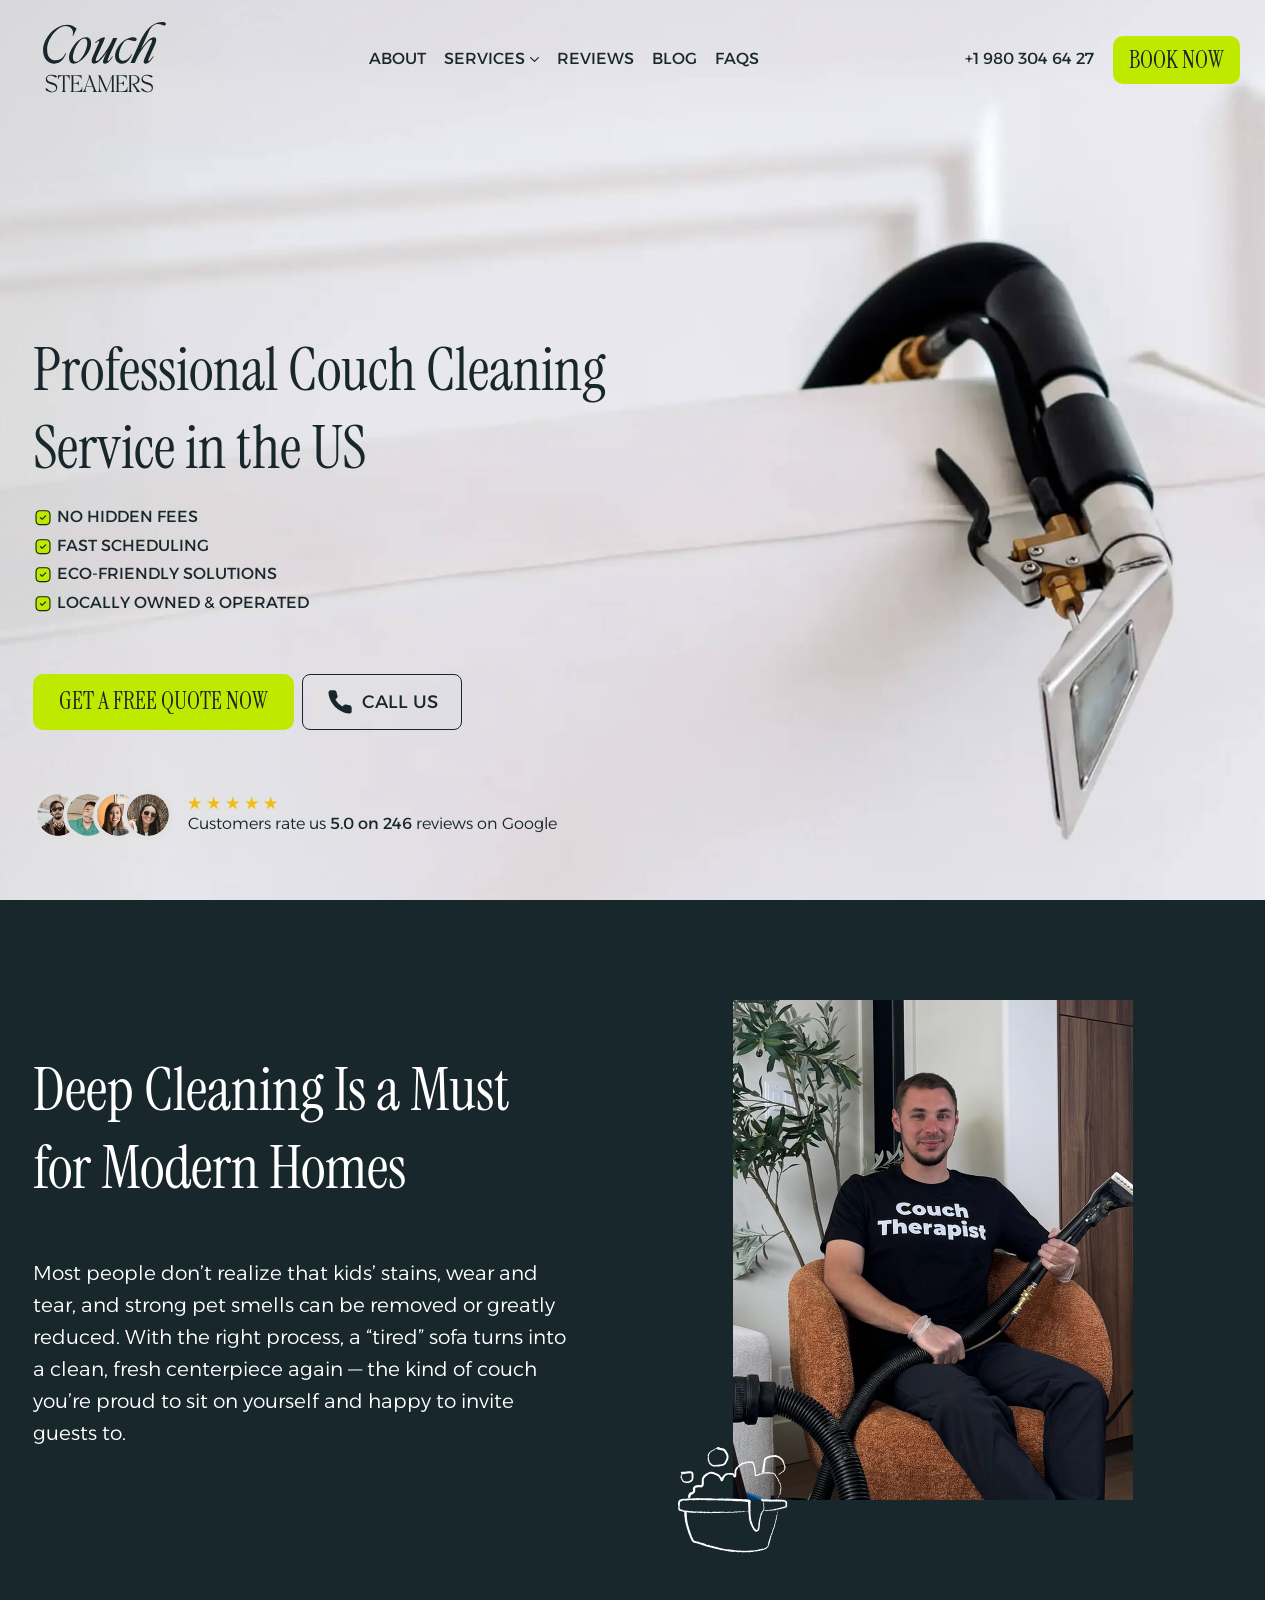
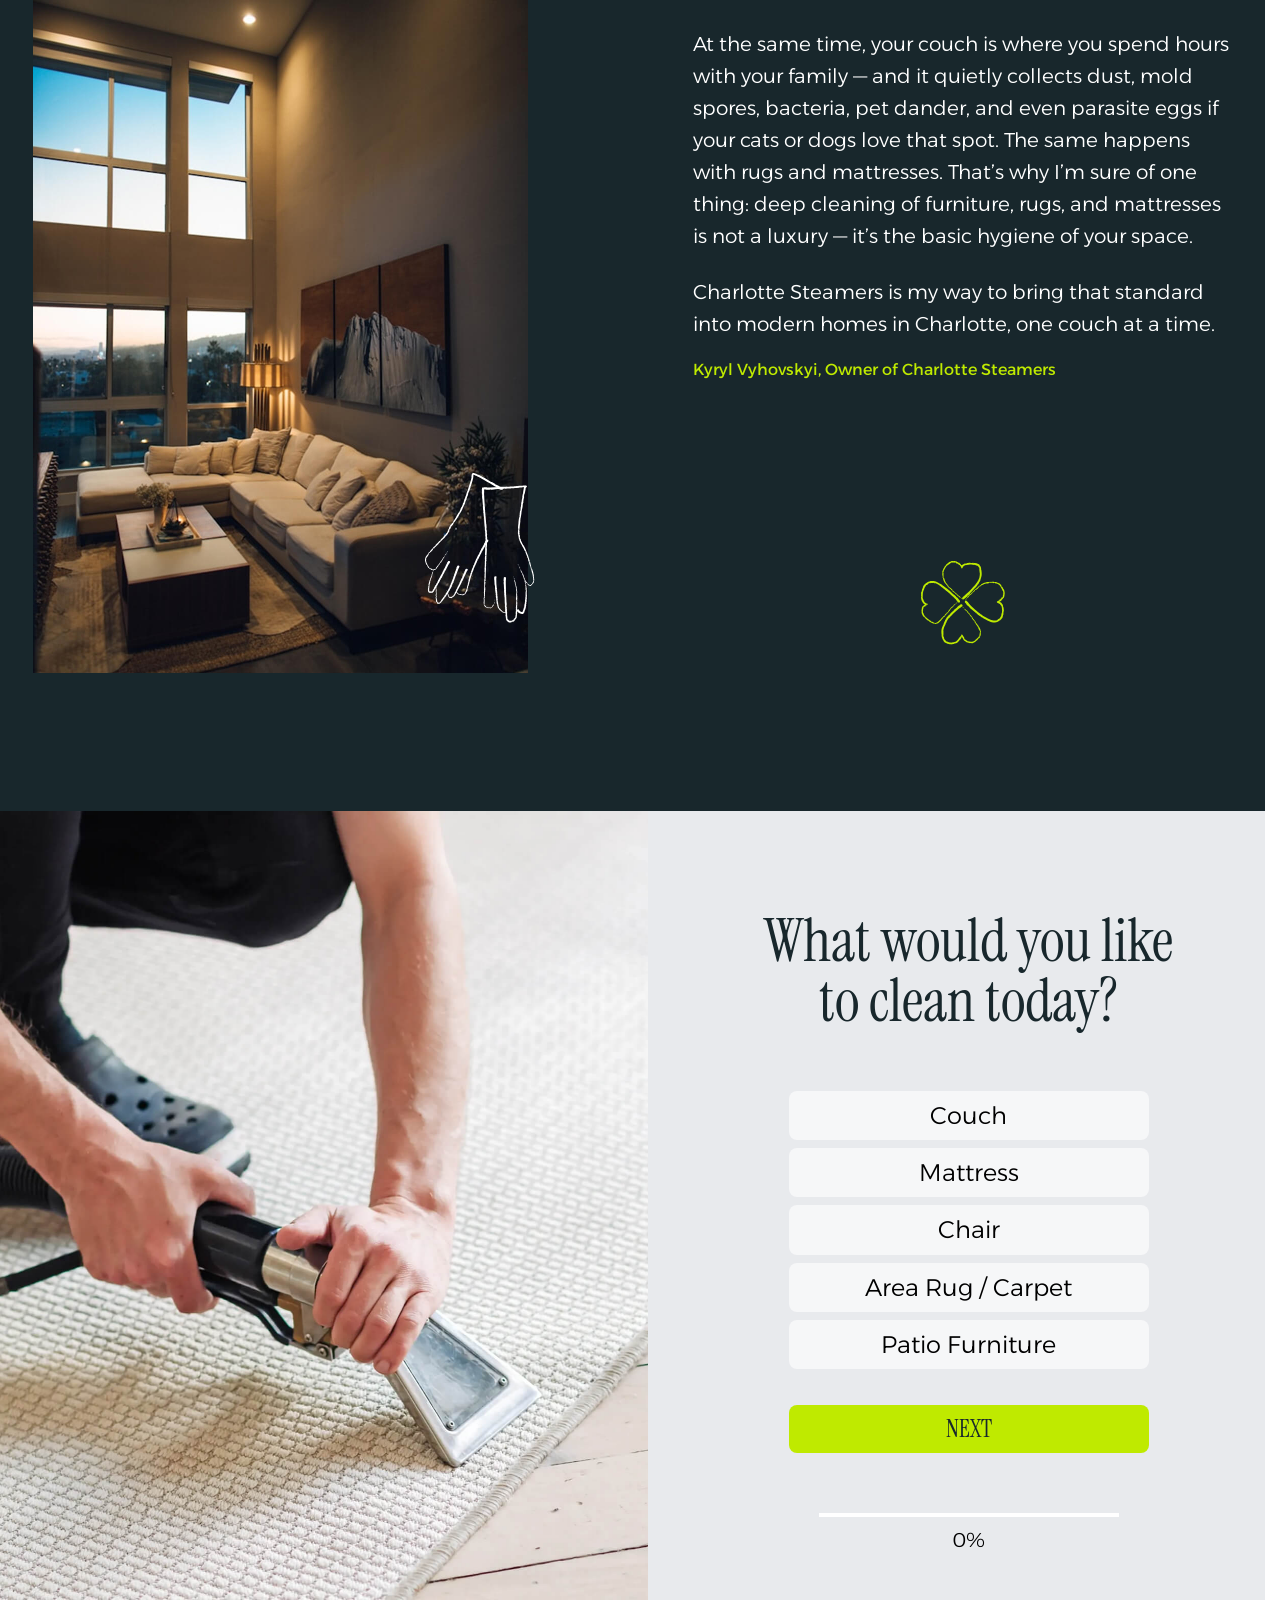
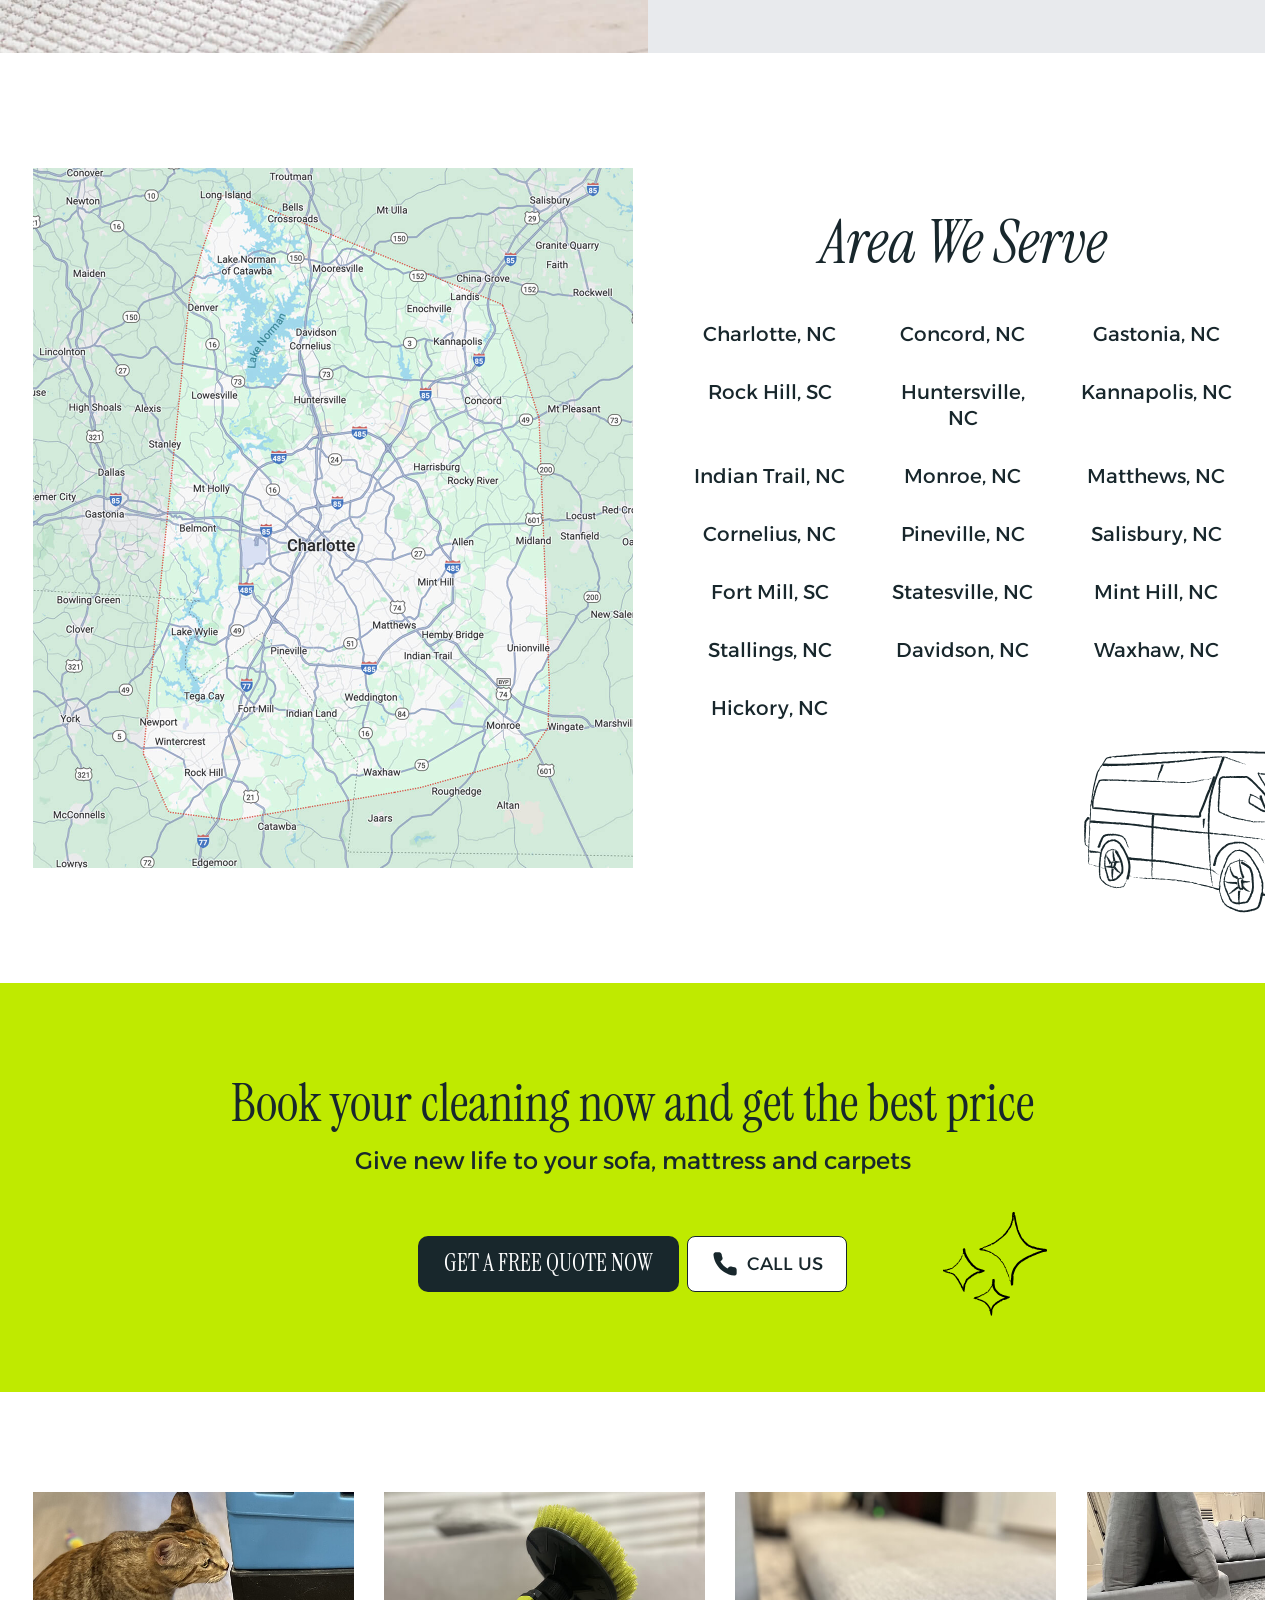
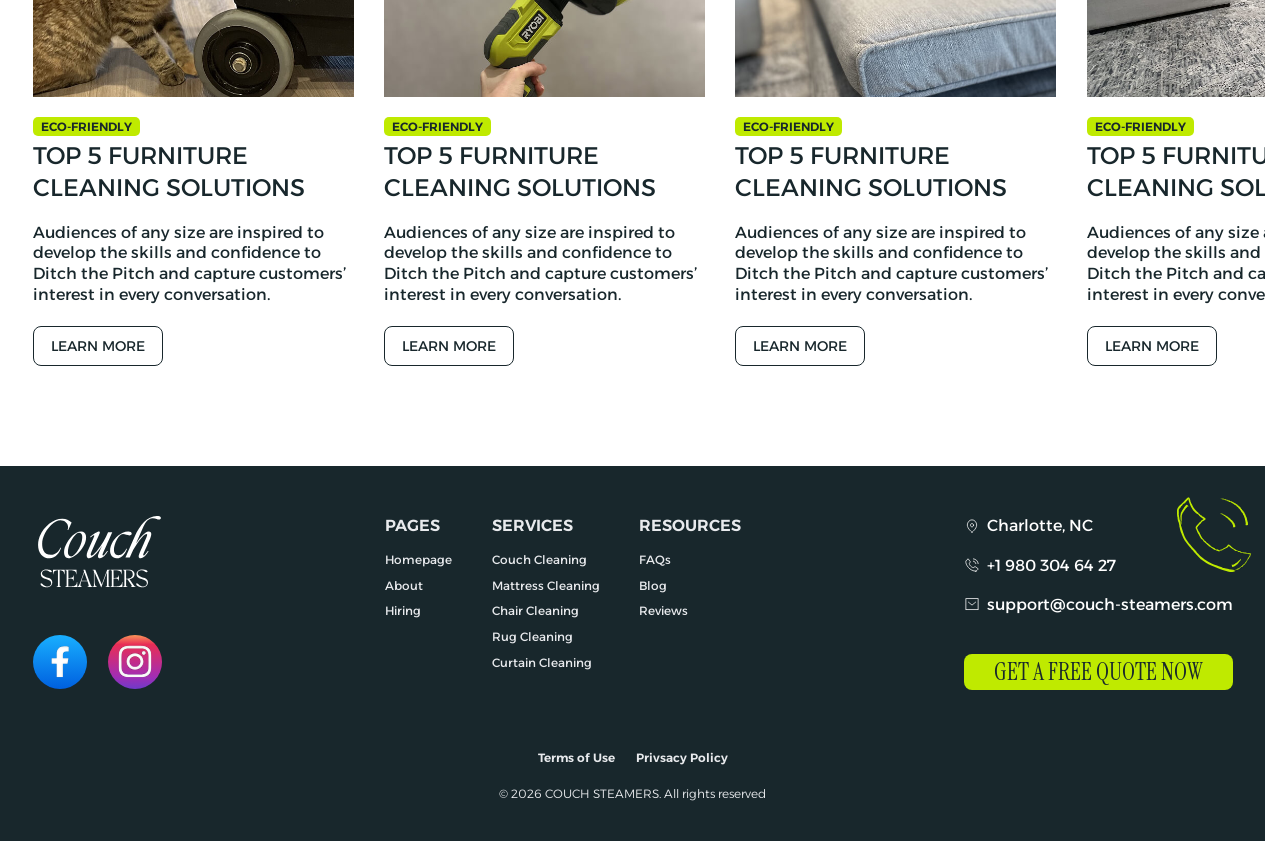
==== commit 420e0c46: "final layout" ====
--- a/about.html
+++ b/about.html
@@ -11,7 +11,6 @@
 
     <link rel="stylesheet" href="./assets/libs/swiper/swiper.min.css">
     <link rel="stylesheet" href="./assets/css/main.min.css">
-
     <script defer src="./assets/libs/swiper/swiper.min.js"></script>
     <script defer src="./assets/scripts/mods/sectionFaq.js"></script>
     <script defer src="./assets/scripts/mods/sectionArticles.js"></script>
@@ -68,16 +67,34 @@
         <section class="intro">
             <div class="container">
                 <div class="intro__content">
-                    <h1 class="main-title">
+                    <div class="intro__logo js-scroll">
+                        <img src="./assets/imgs/ico/logo.svg" alt="Logo">
+                    </div>
+                    <h1 class="main-title js-scroll">
                         Professional Couch Cleaning Service in the US
                     </h1>
+                    <div class="intro__chev">
+                        <div class="intro__title">
+                            <div class="marquee">
+                                <div class="marquee__track">
+                                    <h2>Professional Couch Cleaning Service</h2>
+                                    <h2>Professional Couch Cleaning Service</h2>
+                                    <h2>Professional Couch Cleaning Service</h2>
+                                    <h2>Professional Couch Cleaning Service</h2>
+                                </div>
+                            </div>
+                        </div>
+                        <div class="intro__location">
+                            <p>in Charlotte, NC</p>
+                        </div>
+                    </div>
                     <ul class="intro__list">
-                        <li>No hidden fees</li>
-                        <li>Fast scheduling</li>
-                        <li>Eco-Friendly Solutions</li>
-                        <li>Locally Owned & Operated</li>
+                        <li class="js-scroll">No hidden fees</li>
+                        <li class="js-scroll">Fast scheduling</li>
+                        <li class="js-scroll">Eco-Friendly Solutions</li>
+                        <li class="js-scroll">Locally Owned & Operated</li>
                     </ul>
-                    <div class="intro__controls">
+                    <div class="intro__controls js-scroll">
                         <a href="javascript: void(0)" class="cta cta--lg">Get a Free Quote Now</a>
                         <a href="javascript: void(0)" class="action-call">
                             <svg width="28" height="28" viewBox="0 0 28 28" fill="none"
@@ -86,10 +103,10 @@
                                     d="M25.6667 19.74V23.24C25.668 23.5649 25.6014 23.8865 25.4713 24.1842C25.3411 24.4819 25.1502 24.7492 24.9108 24.9688C24.6713 25.1885 24.3887 25.3557 24.0809 25.4598C23.7731 25.5639 23.4469 25.6025 23.1233 25.5733C19.5333 25.1832 16.0848 23.9565 13.055 21.9916C10.2361 20.2004 7.84623 17.8105 6.055 14.9916C4.08331 11.948 2.85629 8.4828 2.47334 4.87664C2.44418 4.55402 2.48252 4.22886 2.58592 3.92187C2.68932 3.61487 2.8555 3.33277 3.0739 3.09353C3.29229 2.85428 3.55811 2.66313 3.85443 2.53225C4.15074 2.40136 4.47107 2.33361 4.795 2.3333H8.295C8.86119 2.32773 9.41009 2.52823 9.83939 2.89743C10.2687 3.26662 10.5491 3.77933 10.6283 4.33997C10.7761 5.46005 11.05 6.55982 11.445 7.6183C11.602 8.03588 11.6359 8.4897 11.5429 8.926C11.4498 9.36229 11.2337 9.76277 10.92 10.08L9.43834 11.5616C11.0992 14.4824 13.5175 16.9008 16.4383 18.5616L17.92 17.08C18.2372 16.7663 18.6377 16.5501 19.074 16.4571C19.5103 16.364 19.9641 16.398 20.3817 16.555C21.4402 16.9499 22.5399 17.2239 23.66 17.3716C24.2267 17.4516 24.7443 17.737 25.1143 18.1737C25.4843 18.6104 25.6809 19.1678 25.6667 19.74Z"
                                     fill="#18272C" />
                             </svg>
-                            Call Us
+                            <span>Call Us</span>
                         </a>
                     </div>
-                    <div class="intro__customers">
+                    <div class="intro__customers js-scroll">
                         <div class="intro__customers-pics">
                             <img src="./assets/imgs/ico/user_1.png" alt="User">
                             <img src="./assets/imgs/ico/user_2.png" alt="User">
@@ -117,8 +134,10 @@
             <div class="container">
                 <div class="info__block">
                     <div class="info__descr">
-                        <h2 class="main-title">Deep Cleaning Is a Must for Modern Homes</h2>
-                        <div class="info__texts">
+                        <h2 class="main-title js-scroll">
+                            Deep Cleaning Is a Must for Modern Homes
+                        </h2>
+                        <div class="info__texts js-scroll">
                             <p class="info__text">
                                 Most people don’t realize that kids’ stains, wear and tear, and strong pet smells can be
                                 removed or greatly reduced. With the right process, a “tired” sofa turns into a clean,
@@ -129,7 +148,7 @@
                             </p>
                         </div>
                     </div>
-                    <div class="info__pic">
+                    <div class="info__pic js-scroll">
                         <img loading="lazy" decoding="async" src="./assets/imgs/info_1.jpg" alt="Picture">
                         <div class="info__deco">
                             <img src="./assets/imgs/ico/deco_1.svg" alt="">
@@ -138,7 +157,7 @@
                 </div>
                 <div class="info__block">
                     <div class="info__descr">
-                        <div class="info__texts">
+                        <div class="info__texts js-scroll">
                             <p class="info__text">
                                 At the same time, your couch is where you spend hours with your family — and it quietly
                                 collects dust, mold spores, bacteria, pet dander, and even parasite eggs if your cats or
@@ -152,12 +171,12 @@
                                 couch at a time.
                             </p>
                         </div>
-                        <p class="info__subtitle">Kyryl Vyhovskyi, Owner of Charlotte Steamers</p>
-                        <div class="info__icon">
+                        <p class="info__subtitle js-scroll">Kyryl Vyhovskyi, Owner of Charlotte Steamers</p>
+                        <div class="info__icon js-scroll">
                             <img src="./assets/imgs/ico/flower.svg" alt="Icon">
                         </div>
                     </div>
-                    <div class="info__pic">
+                    <div class="info__pic js-scroll">
                         <img loading="lazy" decoding="async" src="./assets/imgs/info_2.jpg" alt="Picture">
                         <div class="info__deco">
                             <img src="./assets/imgs/ico/deco_2.svg" alt="">
@@ -168,10 +187,10 @@
         </section>
         <section class="quiz">
             <div class="container--left">
-                <div class="quiz__pic">
+                <div class="quiz__pic js-scroll">
                     <img loading="lazy" decoding="async" src="./assets/imgs/quiz.jpg" alt="Picture">
                 </div>
-                <div class="quiz__flow">
+                <div class="quiz__flow js-scroll">
                     <div class="quiz__form js-form-quiz">
                         <form>
                             <div class="quiz__steps">
@@ -331,12 +350,12 @@
         </section>
         <section class="location">
             <div class="container">
-                <div class="location__map">
+                <div class="location__map js-scroll">
                     <img loading="lazy" decoding="async" src="./assets/imgs/map.jpg" alt="Map">
                 </div>
                 <div class="location__info">
-                    <h2 class="main-title">Area We Serve</h2>
-                    <ul class="location__list">
+                    <h2 class="main-title js-scroll">Area We Serve</h2>
+                    <ul class="location__list js-scroll">
                         <li>Charlotte, NC</li>
                         <li>Concord, NC</li>
                         <li>Gastonia, NC</li>
@@ -357,7 +376,7 @@
                         <li>Waxhaw, NC</li>
                         <li>Hickory, NC</li>
                     </ul>
-                    <div class="location__pic">
+                    <div class="location__pic js-scroll">
                         <img loading="lazy" decoding="async" src="./assets/imgs/ico/bus.svg" alt="Picture">
                     </div>
                 </div>
@@ -365,11 +384,14 @@
         </section>
         <section class="action">
             <div class="container">
+                <div class="action__deco js-scroll">
+                    <img src="./assets/imgs/ico/stars.svg" alt="Icon">
+                </div>
                 <div class="action__content">
-                    <h2 class="main-title">Book your cleaning now and get the best price</h2>
-                    <p class="action__subtitle">Give new life to your sofa, mattress and carpets</p>
-                </div>
-                <div class="action__controls">
+                    <h2 class="main-title js-scroll">Book your cleaning now and get the best price</h2>
+                    <p class="action__subtitle js-scroll">Give new life to your sofa, mattress and carpets</p>
+                </div>
+                <div class="action__controls js-scroll">
                     <a href="javascript: void(0)" class="cta cta--lg cta--drk">
                         Get a Free Quote Now
                     </a>
@@ -389,7 +411,7 @@
                 <div class="articles__slider swiper js-articles-slider">
                     <div class="articles__wrapper swiper-wrapper">
                         <div class="articles__slide swiper-slide">
-                            <a href="javascript: void(0)" class="article-box">
+                            <a href="javascript: void(0)" class="article-box js-scroll">
                                 <div class="article-box__pic">
                                     <img src="./assets/imgs/slide_1.jpg" alt="Picture">
                                 </div>
@@ -405,7 +427,7 @@
                             </a>
                         </div>
                         <div class="articles__slide swiper-slide">
-                            <a href="javascript: void(0)" class="article-box">
+                            <a href="javascript: void(0)" class="article-box js-scroll">
                                 <div class="article-box__pic">
                                     <img src="./assets/imgs/slide_2.jpg" alt="Picture">
                                 </div>
@@ -421,7 +443,7 @@
                             </a>
                         </div>
                         <div class="articles__slide swiper-slide">
-                            <a href="javascript: void(0)" class="article-box">
+                            <a href="javascript: void(0)" class="article-box js-scroll">
                                 <div class="article-box__pic">
                                     <img src="./assets/imgs/slide_3.jpg" alt="Picture">
                                 </div>
@@ -437,7 +459,7 @@
                             </a>
                         </div>
                         <div class="articles__slide swiper-slide">
-                            <a href="javascript: void(0)" class="article-box">
+                            <a href="javascript: void(0)" class="article-box js-scroll">
                                 <div class="article-box__pic">
                                     <img src="./assets/imgs/slide_4.jpg" alt="Picture">
                                 </div>
@@ -453,7 +475,7 @@
                             </a>
                         </div>
                         <div class="articles__slide swiper-slide">
-                            <a href="javascript: void(0)" class="article-box">
+                            <a href="javascript: void(0)" class="article-box js-scroll">
                                 <div class="article-box__pic">
                                     <img src="./assets/imgs/slide_2.jpg" alt="Picture">
                                 </div>
--- a/assets/css/main.min.css
+++ b/assets/css/main.min.css
@@ -1 +1 @@
-*,::before,::after{-webkit-box-sizing:border-box;box-sizing:border-box}:where(ul,ol):where([class]){padding-left:0}body,:where(blockquote,figure):where([class]){margin:0}:where(h1,h2,h3,h4,h5,h6,p,ul,ol,dl):where([class]){margin-block:0}:where(dd[class]){margin-left:0}:where(fieldset[class]){margin-left:0;padding:0;border:none}:where(ul[class]){list-style:none}:where(address[class]){font-style:normal}p{--paragraphMarginBottom: 24px;margin-block:0}p:where(:not([class]):not(:last-child)){margin-bottom:var(--paragraphMarginBottom)}img,video{display:block;max-width:100%;height:auto}input,textarea,select,button{font:inherit}html{height:100%;scrollbar-gutter:stable}html,:has(:target){scroll-behavior:smooth}body{line-height:1.5}a:where([class]){display:-webkit-inline-box;display:-ms-inline-flexbox;display:inline-flex}button,label{cursor:pointer}:where([fill]:not([fill=none],[fill^=url])){fill:currentColor}:where([stroke]:not([stroke=none],[stroke^=url])){stroke:currentColor}svg *{-webkit-transition-property:fill,stroke;transition-property:fill,stroke}:where(table){border-collapse:collapse;border-color:currentColor}@media(prefers-reduced-motion: reduce){*,::before,::after{-webkit-animation-duration:.01ms !important;animation-duration:.01ms !important;-webkit-animation-iteration-count:1 !important;animation-iteration-count:1 !important;-webkit-transition-duration:.01ms !important;transition-duration:.01ms !important;scroll-behavior:auto !important}}:root{--section_indent: 6.25rem}@media(max-width: 767px){:root{--section_indent: 5rem}}@font-face{font-family:"Instrument Serif";src:local("Instrument Serif"),url("../fonts/ff_accent_400.woff2") format("woff2");font-weight:400;font-display:swap;font-style:normal}@font-face{font-family:"Instrument Serif It";src:local("Instrument Serif It"),url("../fonts/ff_accent_400_it.woff2") format("woff2");font-weight:400;font-display:swap;font-style:italic}@font-face{font-family:"Alexandria";src:local("Alexandria"),url("../fonts/ff_base_300.woff2") format("woff2");font-weight:300;font-display:swap;font-style:normal}@font-face{font-family:"Alexandria";src:local("Alexandria"),url("../fonts/ff_base_400.woff2") format("woff2");font-weight:400;font-display:swap;font-style:normal}@font-face{font-family:"Alexandria";src:local("Alexandria"),url("../fonts/ff_base_500.woff2") format("woff2");font-weight:500;font-display:swap;font-style:normal}@font-face{font-family:"Alexandria";src:local("Alexandria"),url("../fonts/ff_base_600.woff2") format("woff2");font-weight:600;font-display:swap;font-style:normal}html{font-size:16px}body{font:400 1rem/130% "Alexandria",sans-serif;min-height:100vh;min-height:100dvh;display:-webkit-box;display:-ms-flexbox;display:flex;-webkit-box-orient:vertical;-webkit-box-direction:normal;-ms-flex-direction:column;flex-direction:column;color:#18272c;background:#fff}body.is-locked{overflow:hidden}main{-webkit-box-flex:1;-ms-flex:1;flex:1}footer{margin-top:auto}button{padding:0;background:rgba(0,0,0,0);border:none;outline:none;display:-webkit-box;display:-ms-flexbox;display:flex;color:inherit}a{color:inherit;text-decoration:none}.container{max-width:77rem;padding-inline:1rem;width:100%;margin:0 auto}@media(max-width: 767px){body:has(section.intro) .header__logo{-webkit-transform:translateY(-100%);transform:translateY(-100%);opacity:0;visibility:hidden}body:has(section.intro) .header.is-scroll .header__logo{-webkit-transform:translateY(0%);transform:translateY(0%);opacity:1;visibility:visible}}body:has(.mobile-menu.is-active) .header.is-scroll{background:rgba(0,0,0,0);backdrop-filter:blur(0px)}body:has(.mobile-menu.is-active) .header.is-scroll .header__logo{-webkit-transform:translateY(-100%);transform:translateY(-100%);opacity:0;visibility:hidden}.header{position:fixed;top:0;width:100%;z-index:6;padding-block:1.375rem;-webkit-transition:all 0.5s cubic-bezier(0.768, 0.304, 0.496, 0.884);transition:all 0.5s cubic-bezier(0.768, 0.304, 0.496, 0.884)}@media(max-width: 767px){.header{padding-block:1.25rem}}.header.is-transform{-webkit-transform:translateY(-100%);transform:translateY(-100%)}.header.is-scroll{padding-block:.625rem;background:hsla(0,0%,100%,.5);backdrop-filter:blur(20px)}.header__logo{max-width:7.875rem;-webkit-transition:all 0.5s cubic-bezier(0.768, 0.304, 0.496, 0.884);transition:all 0.5s cubic-bezier(0.768, 0.304, 0.496, 0.884)}@media(max-width: 991px){.header__logo{max-width:5.625rem}}.header__logo img{width:100%}.header__list{display:-webkit-box;display:-ms-flexbox;display:flex;-webkit-box-align:center;-ms-flex-align:center;align-items:center;gap:1.125rem}@media(max-width: 991px){.header__list{gap:.75rem}}@media(max-width: 767px){.header__list{display:none}}.header__list li{font:400 1rem/130% "Alexandria",sans-serif;text-transform:uppercase}@media(max-width: 991px){.header__list li{font-size:.875rem}}.header__list li a{font:inherit}.header__list li:has(.submenu){cursor:pointer;position:relative;display:-webkit-inline-box;display:-ms-inline-flexbox;display:inline-flex;-webkit-box-align:center;-ms-flex-align:center;align-items:center;gap:.3125rem}.header__list li:has(.submenu)::before{content:"";position:absolute;left:0;bottom:0;width:100%;height:0rem;background:#bfea00;-webkit-transition:all 0.3s cubic-bezier(0.768, 0.304, 0.496, 0.884);transition:all 0.3s cubic-bezier(0.768, 0.304, 0.496, 0.884)}.header__list li:has(.submenu)::after{content:"";display:-webkit-inline-box;display:-ms-inline-flexbox;display:inline-flex;-ms-flex-negative:0;flex-shrink:0;width:.5625rem;height:.3125rem;background:url("../imgs/ico/ico-drop.svg") no-repeat center center/cover;-webkit-transition:all 0.3s cubic-bezier(0.768, 0.304, 0.496, 0.884);transition:all 0.3s cubic-bezier(0.768, 0.304, 0.496, 0.884)}@media(hover: hover){.header__list li:has(.submenu):hover::after{-webkit-transform:rotate(180deg);transform:rotate(180deg)}.header__list li:has(.submenu):hover::before{height:.125rem}.header__list li:has(.submenu):hover .submenu{opacity:1;visibility:visible;pointer-events:all;-webkit-transform:translateY(0);transform:translateY(0)}}@media(hover: none){.header__list li:has(.submenu):active::after{-webkit-transform:rotate(180deg);transform:rotate(180deg)}.header__list li:has(.submenu):active::before{height:.125rem}.header__list li:has(.submenu):active .submenu{opacity:1;visibility:visible;pointer-events:all;-webkit-transform:translateY(0);transform:translateY(0)}}.header__list li:has(.submenu) li{display:-webkit-box;display:-ms-flexbox;display:flex;font:300 1rem/130% "Alexandria",sans-serif}.header__list li:has(.submenu) li a{width:100%;display:-webkit-inline-box;display:-ms-inline-flexbox;display:inline-flex;padding:.4375rem .75rem;-webkit-transition:all 0.3s cubic-bezier(0.768, 0.304, 0.496, 0.884);transition:all 0.3s cubic-bezier(0.768, 0.304, 0.496, 0.884)}.header__list li:has(.submenu) li a:hover{background:rgba(191,234,0,.1)}.header__list li:has(.submenu) li a.is-active{background:rgba(191,234,0,.2)}.header__controls{display:-webkit-box;display:-ms-flexbox;display:flex;-webkit-box-align:center;-ms-flex-align:center;align-items:center;gap:.9375rem}@media(max-width: 767px){.header__controls{display:none}}.header__tel{font:400 1rem/130% "Alexandria",sans-serif;padding:.125rem .25rem;border-radius:.25rem;-webkit-transition:all 0.3s cubic-bezier(0.768, 0.304, 0.496, 0.884);transition:all 0.3s cubic-bezier(0.768, 0.304, 0.496, 0.884)}@media(max-width: 991px){.header__tel{font-size:.875rem}}.header__tel:hover{background:rgba(191,234,0,.2)}.header__tel:active{background:rgba(191,234,0,.4)}.header__burger{display:none;position:relative;width:2.5rem;height:2.5rem;-webkit-transition:all 0.3s cubic-bezier(0.768, 0.304, 0.496, 0.884);transition:all 0.3s cubic-bezier(0.768, 0.304, 0.496, 0.884)}@media(max-width: 767px){.header__burger{display:-webkit-inline-box;display:-ms-inline-flexbox;display:inline-flex}}.header__burger.is-active span:nth-child(1){top:50%;-webkit-transform:translate(-50%, -50%) rotateZ(-135deg);transform:translate(-50%, -50%) rotateZ(-135deg)}.header__burger.is-active span:nth-child(2){right:50%;width:0}.header__burger.is-active span:nth-child(3){top:50%;-webkit-transform:translate(-50%, -50%) rotateZ(135deg);transform:translate(-50%, -50%) rotateZ(135deg)}.header__burger span{position:absolute;right:0;width:1.75rem;height:2px;left:50%;-webkit-transform:translateX(-50%);transform:translateX(-50%);border-radius:2px;background:#000;-webkit-transition:inherit;transition:inherit}.header__burger span:nth-child(1){top:.75rem}.header__burger span:nth-child(2){top:48%}.header__burger span:nth-child(3){bottom:.75rem}.header .container{display:-webkit-box;display:-ms-flexbox;display:flex;-webkit-box-align:center;-ms-flex-align:center;align-items:center;-webkit-box-pack:justify;-ms-flex-pack:justify;justify-content:space-between;gap:1.25rem}.header .submenu{opacity:0;visibility:hidden;pointer-events:none;-webkit-transform:translateY(0.3125rem);transform:translateY(0.3125rem);position:absolute;top:100%;left:-0.625rem;width:-webkit-max-content;width:-moz-max-content;width:max-content;-webkit-transition:all 0.3s cubic-bezier(0.768, 0.304, 0.496, 0.884);transition:all 0.3s cubic-bezier(0.768, 0.304, 0.496, 0.884)}.header .submenu__box{width:100%;padding-block:.5rem;background:#fff;-webkit-box-shadow:0px 0px 12px 0px rgba(0,0,0,.2509803922);box-shadow:0px 0px 12px 0px rgba(0,0,0,.2509803922)}.footer{overflow:hidden;padding-block:3.125rem 2.5rem;background:#18272c;color:#e8eaed}@media(max-width: 767px){.footer{padding-block:3.75rem 2.5rem}}.footer__panel{display:-webkit-box;display:-ms-flexbox;display:flex;-webkit-box-pack:justify;-ms-flex-pack:justify;justify-content:space-between;gap:1.25rem}@media(max-width: 991px){.footer__panel{-webkit-box-orient:vertical;-webkit-box-direction:normal;-ms-flex-direction:column;flex-direction:column;gap:3.75rem}}.footer__title{font:600 1rem/130% "Alexandria",sans-serif;text-transform:uppercase;margin-bottom:.9375rem}.footer__logo{max-width:7.875rem}@media(max-width: 767px){.footer__logo{max-width:7.25rem}}.footer__logo img{width:100%}.footer__info{display:-webkit-box;display:-ms-flexbox;display:flex;-webkit-box-orient:vertical;-webkit-box-direction:normal;-ms-flex-direction:column;flex-direction:column;gap:.625rem}@media(max-width: 991px){.footer__info{-webkit-box-align:center;-ms-flex-align:center;align-items:center}}@media(max-width: 767px){.footer__action{display:-webkit-box;display:-ms-flexbox;display:flex;-webkit-box-align:center;-ms-flex-align:center;align-items:center;gap:.75rem}}.footer__socials{display:-webkit-box;display:-ms-flexbox;display:flex;-webkit-box-align:center;-ms-flex-align:center;align-items:center;gap:1.25rem;margin-top:auto}.footer__socials.mobile--visible{display:none}@media(max-width: 767px){.footer__socials.mobile--visible{display:-webkit-box;display:-ms-flexbox;display:flex;margin-top:0;gap:.75rem}}@media(max-width: 767px){.footer__socials.mobile--hidden{display:none}}.footer__socials li{display:-webkit-inline-box;display:-ms-inline-flexbox;display:inline-flex;-ms-flex-negative:0;flex-shrink:0;width:3.4375rem;height:3.4375rem}@media(max-width: 767px){.footer__socials li{width:2.5rem;height:2.5rem}}.footer__socials a{width:100%;height:100%;-webkit-transition:all 0.3s cubic-bezier(0.768, 0.304, 0.496, 0.884);transition:all 0.3s cubic-bezier(0.768, 0.304, 0.496, 0.884)}@media(hover: hover){.footer__socials a:hover{-webkit-transform:scale(1.05);transform:scale(1.05)}}@media(hover: none){.footer__socials a:active{-webkit-transform:scale(1.05);transform:scale(1.05)}}.footer__contacts{position:relative;display:-webkit-box;display:-ms-flexbox;display:flex;-webkit-box-orient:vertical;-webkit-box-direction:normal;-ms-flex-direction:column;flex-direction:column;gap:2.5rem}.footer__communication{display:-webkit-box;display:-ms-flexbox;display:flex;-webkit-box-orient:vertical;-webkit-box-direction:normal;-ms-flex-direction:column;flex-direction:column;gap:1.25rem}@media(max-width: 991px){.footer__communication{-webkit-box-orient:horizontal;-webkit-box-direction:normal;-ms-flex-direction:row;flex-direction:row;-webkit-box-pack:center;-ms-flex-pack:center;justify-content:center}}@media(max-width: 767px){.footer__communication{-webkit-box-orient:vertical;-webkit-box-direction:normal;-ms-flex-direction:column;flex-direction:column}}.footer__communication li{display:-webkit-inline-box;display:-ms-inline-flexbox;display:inline-flex;-webkit-box-align:center;-ms-flex-align:center;align-items:center;gap:.4375rem}.footer__communication img{-ms-flex-negative:0;flex-shrink:0;width:1rem;height:1rem}.footer__communication a{font:400 1rem/120% "Alexandria",sans-serif;color:#fff;display:-webkit-inline-box;display:-ms-inline-flexbox;display:inline-flex;-webkit-box-align:center;-ms-flex-align:center;align-items:center;gap:.4375rem;-webkit-transition:all 0.3s cubic-bezier(0.768, 0.304, 0.496, 0.884);transition:all 0.3s cubic-bezier(0.768, 0.304, 0.496, 0.884)}@media(hover: hover){.footer__communication a:hover{color:#bfea00}}@media(hover: none){.footer__communication a:active{color:#bfea00}}.footer__communication p{font:400 1rem/120% "Alexandria",sans-serif;color:#fff}.footer__nav{max-width:22.25rem;width:100%;display:-webkit-box;display:-ms-flexbox;display:flex;-webkit-box-align:start;-ms-flex-align:start;align-items:flex-start;-webkit-box-pack:justify;-ms-flex-pack:justify;justify-content:space-between;gap:1.25rem}@media(max-width: 991px){.footer__nav{width:100%;max-width:43.75rem;margin:0 auto}}.footer__menu{display:-webkit-box;display:-ms-flexbox;display:flex;-webkit-box-orient:vertical;-webkit-box-direction:normal;-ms-flex-direction:column;flex-direction:column;gap:.625rem}.footer__menu li{font:400 0.75rem/130% "Alexandria",sans-serif}.footer__menu a{font:inherit;-webkit-transition:all 0.3s cubic-bezier(0.768, 0.304, 0.496, 0.884);transition:all 0.3s cubic-bezier(0.768, 0.304, 0.496, 0.884)}@media(hover: hover){.footer__menu a:hover{color:#bfea00}}@media(hover: none){.footer__menu a:active{color:#bfea00}}.footer__lawer{display:-webkit-box;display:-ms-flexbox;display:flex;-webkit-box-orient:vertical;-webkit-box-direction:normal;-ms-flex-direction:column;flex-direction:column;-webkit-box-align:center;-ms-flex-align:center;align-items:center;gap:1.25rem}.footer__legals{display:-webkit-box;display:-ms-flexbox;display:flex;-webkit-box-align:center;-ms-flex-align:center;align-items:center;gap:1.3125rem}.footer__legals li{font:600 0.75rem/130% "Alexandria",sans-serif}.footer__legals a{font:inherit;-webkit-transition:all 0.3s cubic-bezier(0.768, 0.304, 0.496, 0.884);transition:all 0.3s cubic-bezier(0.768, 0.304, 0.496, 0.884)}@media(hover: hover){.footer__legals a:hover{color:#bfea00}}@media(hover: none){.footer__legals a:active{color:#bfea00}}.footer__copy{font:300 0.75rem/130% "Alexandria",sans-serif}.footer__deco{width:4.6875rem;height:4.6875rem;position:absolute;top:0rem;right:0rem;-webkit-transform:translate(25%, -25%);transform:translate(25%, -25%)}@media(max-width: 767px){.footer__deco{right:1.875rem}}.footer .cta{width:100%;color:#18272c}@media(max-width: 767px){.footer .cta{padding:.375rem .75rem;border-radius:.5rem;text-align:center}}.footer .container{display:-webkit-box;display:-ms-flexbox;display:flex;-webkit-box-orient:vertical;-webkit-box-direction:normal;-ms-flex-direction:column;flex-direction:column;gap:3.75rem;position:relative}.cta{font:400 1.5rem/100% "Instrument Serif",sans-serif;text-transform:uppercase;-webkit-box-pack:center;-ms-flex-pack:center;justify-content:center;border-radius:.625rem;padding:.75rem 1rem;background:#bfea00;-webkit-transition:all 0.3s cubic-bezier(0.768, 0.304, 0.496, 0.884);transition:all 0.3s cubic-bezier(0.768, 0.304, 0.496, 0.884)}@media(max-width: 767px){.cta{border-radius:.5rem}}.cta:hover{background:#b8de0c}.cta:active{background:#b0d317}.cta--lg{padding:.9375rem 1.625rem}@media(max-width: 767px){.cta--lg{padding:.75rem;line-height:120%}}.cta--drk{background:#18272c;color:#fff}.cta--drk:hover{background:#0e2c36}.cta--drk:active{background:#034}.main-title{font:400 3.75rem/130% "Instrument Serif",sans-serif}@media(max-width: 991px){.main-title{font-size:3.125rem}}@media(max-width: 767px){.main-title{font-size:2.5rem;line-height:100%}}.action-call{font:400 1.125rem/100% "Alexandria",sans-serif;text-transform:uppercase;padding:.8125rem 1.4375rem;border-radius:.5rem;display:-webkit-inline-box;display:-ms-inline-flexbox;display:inline-flex;-webkit-box-align:center;-ms-flex-align:center;align-items:center;-webkit-box-pack:center;-ms-flex-pack:center;justify-content:center;gap:.5rem;border:1px solid #18272c;background:rgba(0,0,0,0);-webkit-transition:all 0.3s cubic-bezier(0.768, 0.304, 0.496, 0.884);transition:all 0.3s cubic-bezier(0.768, 0.304, 0.496, 0.884)}@media(max-width: 767px){.action-call{padding:.6875rem}}.action-call:hover{background:rgba(24,39,44,.1019607843)}.action-call:active{background:rgba(24,39,44,.2)}.action-call svg{display:-webkit-inline-box;display:-ms-inline-flexbox;display:inline-flex;-ms-flex-negative:0;flex-shrink:0;width:1.75rem;height:1.75rem}.action-call--wht{background:#fff}.section-info{display:-webkit-box;display:-ms-flexbox;display:flex;-webkit-box-orient:vertical;-webkit-box-direction:normal;-ms-flex-direction:column;flex-direction:column;text-align:center;gap:1.25rem}@media(max-width: 767px){.section-info{gap:.75rem}}.section-info .main-title{font-family:"Instrument Serif It",sans-serif}.section-info__title{font:400 1.5rem/130% "Alexandria",sans-serif;text-transform:uppercase;color:rgba(24,39,44,.5)}@media(max-width: 767px){.section-info__title{font-size:1rem}}.modal-overlay{position:fixed;width:100%;height:100vh;height:100svh;z-index:20;-webkit-transform:translateY(-100%);transform:translateY(-100%);background:rgba(0,0,0,.4);backdrop-filter:blur(24px);-webkit-transition:all 0.5s cubic-bezier(0.768, 0.304, 0.496, 0.884);transition:all 0.5s cubic-bezier(0.768, 0.304, 0.496, 0.884)}.modal-overlay.is-show{-webkit-transform:translateY(0);transform:translateY(0)}.modal-overlay .container{display:-webkit-box;display:-ms-flexbox;display:flex;-webkit-box-align:center;-ms-flex-align:center;align-items:center;-webkit-box-pack:center;-ms-flex-pack:center;justify-content:center;padding:.9375rem;height:100%}.intro{display:-webkit-box;display:-ms-flexbox;display:flex;min-height:100vh;min-height:100svh;position:relative}@media(max-width: 767px){.intro{overflow:hidden}}.intro__content{padding-block:3.75rem;max-width:37.625rem}@media(max-width: 767px){.intro__content{padding-block:.75rem;max-width:100%;height:100%;display:-webkit-box;display:-ms-flexbox;display:flex;-webkit-box-orient:vertical;-webkit-box-direction:normal;-ms-flex-direction:column;flex-direction:column;-webkit-box-pack:end;-ms-flex-pack:end;justify-content:flex-end}}.intro__list{display:-webkit-box;display:-ms-flexbox;display:flex;-webkit-box-orient:vertical;-webkit-box-direction:normal;-ms-flex-direction:column;flex-direction:column;gap:.5rem;margin-bottom:3.75rem}@media(max-width: 767px){.intro__list{margin-top:4.375rem;margin-bottom:2.3125rem;padding-inline:1rem}}.intro__list li{font:400 1rem/130% "Alexandria",sans-serif;text-transform:uppercase;display:-webkit-inline-box;display:-ms-inline-flexbox;display:inline-flex;-webkit-box-align:center;-ms-flex-align:center;align-items:center;gap:.25rem}@media(max-width: 767px){.intro__list li{font-size:.875rem}}.intro__list li::before{content:"";display:-webkit-inline-box;display:-ms-inline-flexbox;display:inline-flex;-ms-flex-negative:0;flex-shrink:0;width:1.25rem;height:1.25rem;background:url("../imgs/ico/ico-check.svg") no-repeat center center/cover}.intro__controls{display:-webkit-box;display:-ms-flexbox;display:flex;gap:.5rem}@media(max-width: 767px){.intro__controls{padding-inline:1rem}}.intro__customers{display:-webkit-box;display:-ms-flexbox;display:flex;-webkit-box-align:center;-ms-flex-align:center;align-items:center;gap:.9375rem;padding-top:3.75rem}.intro__customers-pics{display:-webkit-box;display:-ms-flexbox;display:flex;-webkit-box-align:center;-ms-flex-align:center;align-items:center}.intro__customers-pics img{width:3.125rem;height:3.125rem;border-radius:50%;border:4px solid #e0e1e3}.intro__customers-pics img:not(:first-child){margin-left:-1.25rem}.intro__customers-info{display:-webkit-box;display:-ms-flexbox;display:flex;-webkit-box-orient:vertical;-webkit-box-direction:normal;-ms-flex-direction:column;flex-direction:column;gap:.25rem}.intro__customers-rating{display:-webkit-box;display:-ms-flexbox;display:flex;-webkit-box-align:center;-ms-flex-align:center;align-items:center;gap:.3125rem}.intro__customers-rating img{width:.875rem;height:.875rem}.intro__customers-text{font:300 1rem/130% "Alexandria",sans-serif}.intro__customers-text span{font-weight:400}.intro__bg{position:absolute;inset:0;width:100%;height:100%;-o-object-fit:cover;object-fit:cover}.intro__logo{display:none}@media(max-width: 767px){.intro__logo{display:block;padding-top:4.375rem;max-width:10.8125rem;margin:0 auto;-webkit-box-flex:1;-ms-flex:1;flex:1}.intro__logo img{width:100%}}.intro__chev{display:none}@media(max-width: 767px){.intro__chev{display:-webkit-box;display:-ms-flexbox;display:flex;-webkit-box-orient:vertical;-webkit-box-direction:normal;-ms-flex-direction:column;flex-direction:column}}.intro__title{min-width:110vw;left:50%;position:relative;-webkit-transform:translateX(-50%) rotate(-15deg);transform:translateX(-50%) rotate(-15deg);z-index:2;color:#202020;-webkit-box-shadow:0px 4px 4px 0px rgba(0,0,0,.1019607843);box-shadow:0px 4px 4px 0px rgba(0,0,0,.1019607843);background:#fff}.intro__title h2{margin:0;font:400 2.0625rem/100% "Instrument Serif",sans-serif}.intro__location{padding-block:.125rem;-webkit-transform:rotate(-5deg);transform:rotate(-5deg);color:#202020;background:#f5f5f9}.intro__location p{font:400 2.0625rem/100% "Instrument Serif",sans-serif;text-align:right;margin-right:.625rem}.intro .main-title{margin-bottom:1.25rem}@media(max-width: 767px){.intro .main-title{display:none}}.intro .container{display:-webkit-box;display:-ms-flexbox;display:flex;-webkit-box-orient:vertical;-webkit-box-direction:normal;-ms-flex-direction:column;flex-direction:column;-webkit-box-pack:end;-ms-flex-pack:end;justify-content:flex-end;position:relative;z-index:2}@media(max-width: 767px){.intro .container{padding:0}}@media(max-width: 767px){.intro .cta{-webkit-box-flex:1;-ms-flex:1;flex:1;padding-inline:.3125rem}}@media(max-width: 767px){.intro .action-call{padding:0;width:3.25rem;height:3.25rem;-webkit-box-align:center;-ms-flex-align:center;align-items:center;-webkit-box-pack:center;-ms-flex-pack:center;justify-content:center}.intro .action-call span{display:none}}.intro .marquee{overflow:hidden;width:100%}.intro .marquee__track{display:-webkit-box;display:-ms-flexbox;display:flex;width:-webkit-max-content;width:-moz-max-content;width:max-content;-webkit-animation:marquee 20s linear infinite;animation:marquee 20s linear infinite}.intro .marquee__track h2{padding-block:.125rem;white-space:nowrap;padding-right:3.125rem}@-webkit-keyframes marquee{0%{-webkit-transform:translateX(0);transform:translateX(0)}100%{-webkit-transform:translateX(-50%);transform:translateX(-50%)}}@keyframes marquee{0%{-webkit-transform:translateX(0);transform:translateX(0)}100%{-webkit-transform:translateX(-50%);transform:translateX(-50%)}}.results{padding-block:var(--section_indent) 7.5rem}@media(max-width: 767px){.results{padding-block:var(--section_indent)}}.results .section-info{margin-bottom:5rem}@media(max-width: 767px){.results .section-info{margin-bottom:2.5rem}}.results__cards{margin-bottom:5rem;display:grid;grid-template-columns:repeat(3, minmax(0, 1fr));gap:2.5rem}@media(max-width: 767px){.results__cards{grid-template-columns:repeat(2, minmax(0, 1fr));gap:1.25rem .625rem;margin-bottom:2.5rem}}.results__card{display:-webkit-box;display:-ms-flexbox;display:flex;-webkit-box-orient:vertical;-webkit-box-direction:normal;-ms-flex-direction:column;flex-direction:column;gap:.25rem;padding:1.1875rem;border:1px solid #cfd4da}@media(max-width: 767px){.results__card{border:none;padding:0}}.results__pics{display:-webkit-box;display:-ms-flexbox;display:flex;-webkit-box-orient:vertical;-webkit-box-direction:normal;-ms-flex-direction:column;flex-direction:column;gap:.25rem}.results__pics img{width:100%}.results__text{font:400 1rem/130% "Alexandria",sans-serif;text-transform:uppercase;margin-top:auto}@media(max-width: 767px){.results__text{font-size:.75rem}}.results__controls{display:-webkit-box;display:-ms-flexbox;display:flex;gap:.5rem;-webkit-box-pack:center;-ms-flex-pack:center;justify-content:center}@media(max-width: 767px){.results__controls{-webkit-box-orient:vertical;-webkit-box-direction:normal;-ms-flex-direction:column;flex-direction:column;gap:.5rem}}.process{overflow:hidden;background:#18272c;color:#fff}@media(max-width: 991px){.process{padding-bottom:var(--section_indent)}}.process__descr{font:300 1.5rem/31px "Alexandria",sans-serif;letter-spacing:1px;margin-bottom:1.875rem}@media(max-width: 767px){.process__descr{font-size:1.25rem;margin-bottom:2.5rem}}.process__content{width:50%;-ms-flex-negative:0;flex-shrink:0}@media(max-width: 1199px){.process__content{width:100%;-ms-flex-negative:inherit;flex-shrink:inherit}}@media(max-width: 767px){.process__content{margin-top:-6.25rem}}.process__pic{max-width:50rem}@media(max-width: 991px){.process__pic{max-width:100%;height:28.125rem}}.process__pic img{width:100%;height:100%;-o-object-fit:cover;object-fit:cover}.process__info{max-width:36.25rem;padding-block:3.125rem;padding-inline:0 1rem}@media(max-width: 1199px){.process__info{padding-inline:1rem;max-width:100%}}@media(max-width: 991px){.process__info{padding-block:0}}.process__list{display:-webkit-box;display:-ms-flexbox;display:flex;-webkit-box-orient:vertical;-webkit-box-direction:normal;-ms-flex-direction:column;flex-direction:column;gap:.5rem;margin-bottom:3.125rem;counter-reset:step}@media(max-width: 767px){.process__list{margin-bottom:2.5rem}}.process__list li{position:relative;padding:.5625rem 1.1875rem;width:-webkit-fit-content;width:-moz-fit-content;width:fit-content;cursor:pointer;border:1px solid hsla(0,0%,100%,.4)}@media(hover: hover){.process__list li:hover{background:#bfea00;border-color:#bfea00}.process__list li:hover .process__heading{color:#18272c}.process__list li:hover .process__about{opacity:1;visibility:visible;pointer-events:all;top:75%}}@media(hover: none){.process__list li:active{background:#bfea00;border-color:#bfea00}.process__list li:active .process__heading{color:#18272c}.process__list li:active .process__about{opacity:1;visibility:visible;pointer-events:all;top:75%}}.process__list li{-webkit-transition:all 0.3s cubic-bezier(0.768, 0.304, 0.496, 0.884);transition:all 0.3s cubic-bezier(0.768, 0.304, 0.496, 0.884)}@media(max-width: 767px){.process__list li{width:100%;padding:0;border:none}.process__list li.is-open .process__about{grid-template-rows:1fr;padding-block:.5rem}.process__list li.is-open .process__heading{border-color:#bfea00;background:#bfea00;color:#18272c}.process__list li.is-open .process__deco{background:#dff480}.process__list li.is-open .process__plusminus:before{-webkit-transform:translatey(-50%) rotate(-90deg);transform:translatey(-50%) rotate(-90deg);opacity:0}.process__list li.is-open .process__plusminus:after{-webkit-transform:translatey(-50%) rotate(0);transform:translatey(-50%) rotate(0)}}.process__about{opacity:0;visibility:hidden;pointer-events:none;position:absolute;left:1.375rem;top:80%;width:37.1875rem;padding:1.25rem;border-radius:.25rem;z-index:2;background-color:rgba(207,212,218,.4);backdrop-filter:blur(24px);-webkit-transition:all 0.3s cubic-bezier(0.768, 0.304, 0.496, 0.884);transition:all 0.3s cubic-bezier(0.768, 0.304, 0.496, 0.884)}@media(max-width: 1199px){.process__about{width:25rem}}@media(max-width: 991px){.process__about{width:37.1875rem}}@media(max-width: 767px){.process__about{opacity:1;visibility:visible;position:relative;top:auto;left:auto;padding:0;width:100%;background:rgba(0,0,0,0);border-radius:0;padding-inline:.5rem;background-color:#fff;color:#18272c;display:grid;grid-template-rows:0fr}}.process__about p{font:400 1.125rem/130% "Alexandria",sans-serif;display:-webkit-inline-box;display:-ms-inline-flexbox;display:inline-flex;-webkit-box-align:start;-ms-flex-align:start;align-items:flex-start;gap:.625rem}@media(max-width: 767px){.process__about p{font-size:1rem;overflow:hidden}}.process__about p::before{content:"";display:-webkit-inline-box;display:-ms-inline-flexbox;display:inline-flex;-ms-flex-negative:0;flex-shrink:0;width:5rem;height:5.5rem;background:url("../imgs/ico/detail.svg") no-repeat center center/cover}@media(max-width: 767px){.process__about p::before{display:none}}.process__heading{font:400 1.5rem/130% "Alexandria",sans-serif;counter-increment:step;-webkit-transition:all 0.3s cubic-bezier(0.768, 0.304, 0.496, 0.884);transition:all 0.3s cubic-bezier(0.768, 0.304, 0.496, 0.884)}@media(max-width: 767px){.process__heading{font-size:1.25rem;display:-webkit-box;display:-ms-flexbox;display:flex;-webkit-box-align:center;-ms-flex-align:center;align-items:center;gap:.1875rem;padding:.3125rem .4375rem;border:1px solid hsla(0,0%,100%,.4)}}.process__heading::before{font:400 1.5rem/130% "Alexandria",sans-serif;content:counter(step) ". "}@media(max-width: 767px){.process__heading::before{font-size:1.25rem;-ms-flex-item-align:start;align-self:flex-start}}.process__plusminus{position:relative;width:.625rem;height:.625rem;cursor:pointer;-ms-flex-negative:0;flex-shrink:0;display:-webkit-inline-box;display:-ms-inline-flexbox;display:inline-flex}.process__plusminus:before,.process__plusminus:after{content:"";display:block;background-color:#000;position:absolute;top:50%;left:0;-webkit-transition:.35s;transition:.35s;width:100%;height:1px}.process__plusminus:before{-webkit-transform:translatey(-50%);transform:translatey(-50%)}.process__plusminus:after{-webkit-transform:translatey(-50%) rotate(90deg);transform:translatey(-50%) rotate(90deg)}.process__deco{display:none;margin-left:auto;-ms-flex-negative:0;flex-shrink:0;border-radius:.25rem;-webkit-box-align:center;-ms-flex-align:center;align-items:center;-webkit-box-pack:center;-ms-flex-pack:center;justify-content:center;width:1.25rem;height:1.25rem;background:#bfea00}@media(max-width: 767px){.process__deco{display:-webkit-inline-box;display:-ms-inline-flexbox;display:inline-flex}}.process .container{display:-webkit-box;display:-ms-flexbox;display:flex;-webkit-box-pack:end;-ms-flex-pack:end;justify-content:flex-end;gap:3.125rem;max-width:160rem;padding:0}@media(max-width: 991px){.process .container{-webkit-box-orient:vertical;-webkit-box-direction:normal;-ms-flex-direction:column;flex-direction:column}}@media(max-width: 767px){.process .container{gap:0}}.process .main-title{line-height:120%;margin-bottom:.375rem}.process .cta{color:#18272c}@media(max-width: 767px){.process .cta{width:100%;font-size:1.375rem;line-height:160%;padding:.625rem}}.cities{padding-block:var(--section_indent)}.cities .section-info{margin-bottom:3.125rem}@media(max-width: 767px){.cities .section-info{margin-bottom:2.5rem}}.cities__boxes{display:grid;grid-template-columns:repeat(3, minmax(0, 1fr));gap:2.5rem}@media(max-width: 767px){.cities__boxes{grid-template-columns:repeat(1, minmax(0, 1fr));gap:1.25rem}}.cities .city-box{max-width:100%}.gallery{padding-block:3.125rem}@media(max-width: 767px){.gallery{display:none}}.gallery__cards{display:grid;grid-template-columns:repeat(4, 1fr);grid-auto-rows:12.5rem;gap:1.375rem;grid-auto-flow:dense}.gallery__card{width:100%;height:100%}.gallery__card:nth-child(9n+1){grid-column:span 2}.gallery__card:nth-child(9n+5){grid-row:span 2}.gallery__card:nth-child(9n+6){grid-column:span 2}.gallery__card img{width:100%;height:100%;-o-object-fit:cover;object-fit:cover;display:block}.info{padding-block:var(--section_indent) 8.625rem;background:#18272c;color:#fff}@media(max-width: 767px){.info{padding-block:var(--section_indent)}}.info__block{display:-webkit-box;display:-ms-flexbox;display:flex;-webkit-box-align:center;-ms-flex-align:center;align-items:center;-webkit-box-pack:justify;-ms-flex-pack:justify;justify-content:space-between;gap:2.5rem}@media(max-width: 767px){.info__block{-webkit-box-orient:vertical;-webkit-box-direction:normal;-ms-flex-direction:column;flex-direction:column;gap:3.75rem}}.info__block:has(.info__subtitle) .info__texts{margin-bottom:1.25rem}.info__block:nth-child(odd) .info__pic{max-width:25rem;margin-right:6.25rem}@media(max-width: 767px){.info__block:nth-child(odd) .info__pic{margin-right:0;max-width:17rem}}.info__block:nth-child(odd) .info__deco{left:0;bottom:0;-webkit-transform:translate(-50%, 50%);transform:translate(-50%, 50%)}.info__block:nth-child(even){-webkit-box-orient:horizontal;-webkit-box-direction:reverse;-ms-flex-direction:row-reverse;flex-direction:row-reverse}@media(max-width: 767px){.info__block:nth-child(even){-webkit-box-orient:vertical;-webkit-box-direction:reverse;-ms-flex-direction:column-reverse;flex-direction:column-reverse}}.info__block:nth-child(even) .info__pic{max-width:30.9375rem}@media(max-width: 767px){.info__block:nth-child(even) .info__pic{max-width:21.875rem}}.info__block:nth-child(even) .info__deco{left:0;top:0;-webkit-transform:translate(-80%, 50%);transform:translate(-80%, 50%)}@media(max-width: 767px){.info__block:nth-child(even) .info__deco{-webkit-transform:translate(0);transform:translate(0);left:auto;top:auto;bottom:3.125rem;right:-0.4375rem}}.info__pic{position:relative;width:100%}.info__pic img{width:100%}.info__descr{max-width:33.75rem}@media(max-width: 767px){.info__descr{max-width:100%}}.info__texts{display:-webkit-box;display:-ms-flexbox;display:flex;-webkit-box-orient:vertical;-webkit-box-direction:normal;-ms-flex-direction:column;flex-direction:column;gap:1.5rem}.info__text{font:300 1.25rem/160% "Alexandria",sans-serif}@media(max-width: 767px){.info__text{font-size:1rem}}.info__subtitle{font:400 1.25rem/130% "Alexandria",sans-serif;max-width:16.9375rem;color:#bfea00}@media(max-width: 767px){.info__subtitle{font-size:1rem;max-width:100%}}.info__deco{width:6.875rem;position:absolute}@media(max-width: 767px){.info__deco{width:5rem}}.info__icon{margin:0 auto;padding-top:11.25rem;width:5.25rem}@media(max-width: 991px){.info__icon{padding-top:3.125rem}}@media(max-width: 767px){.info__icon{padding-top:2.5rem;width:3.75rem}}.info__icon img{width:100%;height:100%}.info .main-title{margin-bottom:3.125rem}@media(max-width: 767px){.info .main-title{margin-bottom:.75rem}}.info .container{display:-webkit-box;display:-ms-flexbox;display:flex;-webkit-box-orient:vertical;-webkit-box-direction:normal;-ms-flex-direction:column;flex-direction:column;gap:var(--section_indent)}.faq{padding-block:var(--section_indent)}@media(max-width: 767px){.faq{padding-block:6.25rem}}.faq__list{max-width:51.3125rem;margin:0 auto}.faq .section-info{max-width:55.125rem;margin:0 auto 3.4375rem;position:relative}@media(max-width: 767px){.faq .section-info{margin:0 auto 3.75rem}}.faq .section-info::after{content:"";top:-20%;left:50%;-webkit-transform:translateX(-50%);transform:translateX(-50%);z-index:-1;position:absolute;width:10rem;height:7.5rem;background:url("../imgs/ico/questions.svg") no-repeat center center/cover}@media(max-width: 767px){.faq .section-info::after{top:-50%}}.action{padding-block:var(--section_indent);background:#bfea00;overflow:hidden}@media(max-width: 767px){.action{padding-block:3.75rem}}.action__content{display:-webkit-box;display:-ms-flexbox;display:flex;-webkit-box-orient:vertical;-webkit-box-direction:normal;-ms-flex-direction:column;flex-direction:column;text-align:center;-webkit-box-align:center;-ms-flex-align:center;align-items:center;gap:1.25rem;max-width:50.375rem;margin:0 auto}@media(max-width: 767px){.action__content{gap:.75rem}}.action__subtitle{font:400 1.5rem/130% "Alexandria",sans-serif}@media(max-width: 767px){.action__subtitle{font-size:1.25rem}}.action__deco{display:none}@media(max-width: 767px){.action__deco{display:block;width:5rem}}.action__controls{z-index:2;display:-webkit-box;display:-ms-flexbox;display:flex;position:relative;gap:.5rem}@media(max-width: 767px){.action__controls{-webkit-box-orient:vertical;-webkit-box-direction:normal;-ms-flex-direction:column;flex-direction:column;max-width:16.125rem;width:100%}}.action__controls::after{content:"";z-index:-1;position:absolute;pointer-events:none;right:-12.5rem;top:50%;-webkit-transform:translateY(-50%);transform:translateY(-50%);width:6.5rem;height:6.5rem;background:url("../imgs/ico/stars.svg") no-repeat center center/cover}@media(max-width: 767px){.action__controls::after{display:none}}.action .container{display:-webkit-box;display:-ms-flexbox;display:flex;-webkit-box-orient:vertical;-webkit-box-direction:normal;-ms-flex-direction:column;flex-direction:column;gap:3.75rem;-webkit-box-align:center;-ms-flex-align:center;align-items:center}@media(max-width: 767px){.action .container{gap:2.5rem}}.action .main-title{font-size:3.25rem;line-height:42px}@media(max-width: 767px){.action .main-title{font-size:2.5rem;line-height:130%}}.articles{overflow:hidden;padding-block:var(--section_indent)}.articles__slider{overflow:visible}.articles__slide{height:auto}.quiz{background:#e8eaed}@media(max-width: 767px){.quiz{padding-block:3.125rem}}.quiz__pic{max-height:53.125rem;max-width:75rem}@media(max-width: 767px){.quiz__pic{display:none}}.quiz__pic img{height:100%;width:100%;-o-object-fit:cover;object-fit:cover}.quiz__flow{-ms-flex-negative:0;flex-shrink:0;padding-left:3.375rem;padding-block:var(--section_indent);padding-right:1rem}@media(max-width: 767px){.quiz__flow{padding:0;-ms-flex-negative:inherit;flex-shrink:inherit}}.quiz__form{height:100%;display:-webkit-box;display:-ms-flexbox;display:flex;-webkit-box-orient:vertical;-webkit-box-direction:normal;-ms-flex-direction:column;flex-direction:column;max-width:27.0625rem;margin-left:auto}.quiz form{height:100%;display:-webkit-box;display:-ms-flexbox;display:flex;-webkit-box-orient:vertical;-webkit-box-direction:normal;-ms-flex-direction:column;flex-direction:column}.quiz__result{display:-webkit-box;display:-ms-flexbox;display:flex;-webkit-box-orient:vertical;-webkit-box-direction:normal;-ms-flex-direction:column;flex-direction:column;-webkit-box-align:center;-ms-flex-align:center;align-items:center;gap:.625rem;max-width:18.75rem;width:100%;margin:auto auto 0 auto}.quiz__val{font:300 1.25rem/130% "Alexandria",sans-serif;color:#000}.quiz__progress{width:100%;height:.25rem;position:relative;background:#fff}.quiz__progress span{position:absolute;height:100%;background:#bfea00;-webkit-transition:all 0.3s cubic-bezier(0.768, 0.304, 0.496, 0.884);transition:all 0.3s cubic-bezier(0.768, 0.304, 0.496, 0.884)}.quiz__step{display:none}.quiz__step.is-active{display:block}.quiz__wrapper{min-height:21.9375rem;max-width:22.5rem;margin:0 auto 3.75rem}@media(max-width: 767px){.quiz__wrapper{margin:0 auto 2.5rem}}.quiz__fields{display:-webkit-box;display:-ms-flexbox;display:flex;-webkit-box-orient:vertical;-webkit-box-direction:normal;-ms-flex-direction:column;flex-direction:column;gap:1rem}@media(max-width: 767px){.quiz__fields{gap:.5rem}}.quiz__field input{width:100%;font:300 1.5rem/130% "Alexandria",sans-serif;padding:0;outline:none;border:none;background:rgba(0,0,0,0);padding:.6875rem 1.1875rem;border-radius:.5rem;border:1px solid #18272c;color:#000}.quiz__field input::-webkit-input-placeholder{color:rgba(0,0,0,.5)}.quiz__field input::-moz-placeholder{color:rgba(0,0,0,.5)}.quiz__field input:-ms-input-placeholder{color:rgba(0,0,0,.5)}.quiz__field input::-ms-input-placeholder{color:rgba(0,0,0,.5)}.quiz__field input::placeholder{color:rgba(0,0,0,.5)}@media(max-width: 767px){.quiz__field input{font-size:1.125rem;padding:.625rem .75rem}}.quiz__checks{display:-webkit-box;display:-ms-flexbox;display:flex;-webkit-box-orient:vertical;-webkit-box-direction:normal;-ms-flex-direction:column;flex-direction:column;gap:.5rem}.quiz__check{position:relative}.quiz__check.is-error .quiz__variant{border-color:red}.quiz__handler{position:absolute;top:0;left:0;width:1px;height:1px;opacity:0;visibility:hidden}.quiz__variant{font:300 1.5rem/130% "Alexandria",sans-serif;display:-webkit-inline-box;display:-ms-inline-flexbox;display:inline-flex;padding:.5rem;border-radius:.5rem;width:100%;-webkit-box-pack:center;-ms-flex-pack:center;justify-content:center;-webkit-box-align:center;-ms-flex-align:center;align-items:center;position:relative;border:1px solid rgba(0,0,0,0);color:#000;background:hsla(0,0%,100%,.6);-webkit-transition:all 0.3s cubic-bezier(0.768, 0.304, 0.496, 0.884);transition:all 0.3s cubic-bezier(0.768, 0.304, 0.496, 0.884)}@media(hover: hover){.quiz__variant:hover{border-color:#18272c}}@media(hover: none){.quiz__variant:active{border-color:#18272c}}@media(max-width: 767px){.quiz__variant{font-weight:400}}.quiz__variant::after{content:"";position:absolute;right:1rem;top:50%;opacity:0;visibility:hidden;-webkit-transform:translateY(-70%);transform:translateY(-70%);display:-webkit-inline-box;display:-ms-inline-flexbox;display:inline-flex;width:2rem;height:2rem;-ms-flex-negative:0;flex-shrink:0;background:url("../imgs/ico/quiz-complete.svg") no-repeat center center/cover;-webkit-transition:all 0.3s cubic-bezier(0.768, 0.304, 0.496, 0.884);transition:all 0.3s cubic-bezier(0.768, 0.304, 0.496, 0.884)}.quiz__btn{padding:.75rem;width:100%;margin-top:2.25rem;display:-webkit-inline-box;display:-ms-inline-flexbox;display:inline-flex;-webkit-box-align:center;-ms-flex-align:center;align-items:center;-webkit-box-pack:center;-ms-flex-pack:center;justify-content:center;font:400 1.5rem/100% "Instrument Serif",sans-serif;text-transform:uppercase;border-radius:.5rem;background:#bfea00;-webkit-transition:all 0.3s cubic-bezier(0.768, 0.304, 0.496, 0.884);transition:all 0.3s cubic-bezier(0.768, 0.304, 0.496, 0.884)}.quiz__btn:hover{background:#b8de0c}.quiz__btn:active{background:#b0d317}.quiz .main-title{line-height:100%;text-align:center;margin-bottom:3.75rem}@media(max-width: 767px){.quiz .main-title{margin-bottom:2.5rem;line-height:110%}}.quiz .container--left{-webkit-box-pack:end;-ms-flex-pack:end;justify-content:flex-end;display:-webkit-box;display:-ms-flexbox;display:flex;gap:3.125rem}@media(max-width: 767px){.quiz .container--left{padding-inline:1.25rem;-webkit-box-pack:center;-ms-flex-pack:center;justify-content:center}}.quiz__handler:checked+.quiz__variant::after{opacity:1;visibility:visible;-webkit-transform:translateY(-50%);transform:translateY(-50%)}.prices{padding-block:var(--section_indent)}.prices__cards{display:grid;grid-template-columns:repeat(3, minmax(0, 1fr));gap:4.5rem 2.5rem}.prices .section-info{margin-bottom:3.125rem}.couch{padding-block:var(--section_indent);background:#e8eaed}.couch__cards{display:grid;grid-template-columns:repeat(4, minmax(0, 1fr));gap:1.25rem}.couch .section-info{margin-bottom:3.75rem}.location{overflow:hidden;padding-block:var(--section_indent)}.location__map{max-width:37.5rem}.location__map img{width:100%}.location__info{padding-top:3.125rem;max-width:33.75rem;width:100%;display:-webkit-box;display:-ms-flexbox;display:flex;-webkit-box-orient:vertical;-webkit-box-direction:normal;-ms-flex-direction:column;flex-direction:column}.location__list{display:grid;grid-template-columns:repeat(3, 1fr);gap:2rem 2.5rem}.location__list li{text-align:center;font:400 20px/130% "Alexandria",sans-serif}.location__pic{-ms-flex-item-align:end;align-self:flex-end;margin-right:-9.375rem;max-width:18.6875rem}.location__pic img{width:100%}.location .main-title{font-family:"Instrument Serif It",sans-serif;margin-bottom:2.5rem;text-align:center}.location .container{display:-webkit-box;display:-ms-flexbox;display:flex;-webkit-box-align:center;-ms-flex-align:center;align-items:center;-webkit-box-pack:justify;-ms-flex-pack:justify;justify-content:space-between;gap:2.5rem}.blog{padding-block:10.625rem 7.5rem}.blog__cards{display:grid;grid-template-columns:repeat(4, minmax(0, 1fr));gap:2.5rem 1.875rem;margin-bottom:5rem}.blog .section-info{margin-bottom:5rem}.blog .container{max-width:83.25rem}.blog .cta{-webkit-box-pack:center;-ms-flex-pack:center;justify-content:center;margin:0 auto;padding:1rem;min-width:9.9375rem;border-radius:.5rem}.article{padding-block:10rem 7.5rem}.article .section-info{-webkit-box-orient:vertical;-webkit-box-direction:reverse;-ms-flex-direction:column-reverse;flex-direction:column-reverse;margin-bottom:5rem}.article .content img{width:100%;margin-bottom:2.5rem}.article .content p{font:300 1.5rem/130% "Alexandria",sans-serif;margin-bottom:1.5rem}.article .content p span{font-weight:500}.article .content p:last-of-type{margin-bottom:0}.article .content p:has(+ul),.article .content p:has(+ol){margin-bottom:0}.article .content p:has(+h2),.article .content p:has(+h1),.article .content p:has(+h3),.article .content p:has(+h4),.article .content p:has(+h5),.article .content p:has(+h6){margin-bottom:2.5rem}.article .content ul,.article .content ol{padding:0 0 0 1.5rem;margin:0 0 1.5rem 0}.article .content ul li,.article .content ol li{font:300 1.5rem/130% "Alexandria",sans-serif;list-style-type:none;position:relative}.article .content ul li span,.article .content ol li span{font-weight:500;text-decoration:underline;color:#bfea00}.article .content ul li::before,.article .content ol li::before{content:"";left:-1.25rem;top:50%;position:absolute;-webkit-transform:translateY(-50%);transform:translateY(-50%);height:.125rem;display:-webkit-inline-box;display:-ms-inline-flexbox;display:inline-flex;width:.5rem;background:#bfea00}.article .content h1{font:400 2.875rem/130% "Instrument Serif",sans-serif;letter-spacing:2px;margin:0 0 1.5rem 0}.article .content h2{font:400 2.5rem/130% "Instrument Serif",sans-serif;letter-spacing:2px;margin:0 0 1.5rem 0}.article .content h3{font:400 2.125rem/130% "Instrument Serif",sans-serif;margin:0 0 1.5rem 0}.article .content h4{font:400 1.75rem/130% "Instrument Serif",sans-serif;margin:0 0 1.5rem 0}.article .content h5{font:400 1.625rem/130% "Instrument Serif",sans-serif;margin:0 0 1.5rem 0}.article .content h6{font:400 1.5rem/130% "Instrument Serif",sans-serif;margin:0 0 1.5rem 0}.mobile-menu{position:fixed;width:100%;height:100vh;height:100svh;z-index:5;-webkit-transform:translateX(-100%);transform:translateX(-100%);background:#fff;-webkit-transition:all 0.5s cubic-bezier(0.768, 0.304, 0.496, 0.884);transition:all 0.5s cubic-bezier(0.768, 0.304, 0.496, 0.884)}.mobile-menu.is-active{-webkit-transform:translateX(0%);transform:translateX(0%)}.mobile-menu__logo{max-width:7.1875rem;margin:0 auto;margin-bottom:2.875rem}.mobile-menu__logo img{width:100%}.mobile-menu__routes{display:-webkit-box;display:-ms-flexbox;display:flex;-webkit-box-orient:vertical;-webkit-box-direction:normal;-ms-flex-direction:column;flex-direction:column;-webkit-box-align:center;-ms-flex-align:center;align-items:center;text-align:center;margin-bottom:2.875rem;gap:1.875rem}.mobile-menu__routes li{font:300 1.125rem/130% "Alexandria",sans-serif;text-transform:uppercase}.mobile-menu__routes li a{font:inherit}.mobile-menu__routes li:has(.submenu)>a{display:-webkit-inline-box;display:-ms-inline-flexbox;display:inline-flex;-webkit-box-align:center;-ms-flex-align:center;align-items:center;gap:.3125rem}.mobile-menu__routes li:has(.submenu)>a::after{content:"";display:-webkit-inline-box;display:-ms-inline-flexbox;display:inline-flex;-ms-flex-negative:0;flex-shrink:0;width:.5625rem;height:.3125rem;background:url("../imgs/ico/ico-drop.svg") no-repeat center center/cover;-webkit-transition:all 0.3s cubic-bezier(0.768, 0.304, 0.496, 0.884);transition:all 0.3s cubic-bezier(0.768, 0.304, 0.496, 0.884)}.mobile-menu__routes li:has(.submenu.is-active){font-weight:500}.mobile-menu__routes li:has(.submenu.is-active)>a::after{-webkit-transform:rotate(180deg);transform:rotate(180deg)}.mobile-menu__info{display:-webkit-box;display:-ms-flexbox;display:flex;-webkit-box-orient:vertical;-webkit-box-direction:normal;-ms-flex-direction:column;flex-direction:column;gap:1.25rem;-webkit-box-align:center;-ms-flex-align:center;align-items:center;margin-bottom:1.25rem;color:#000}.mobile-menu__info li{display:-webkit-box;display:-ms-flexbox;display:flex;-webkit-box-orient:vertical;-webkit-box-direction:normal;-ms-flex-direction:column;flex-direction:column;-webkit-box-align:center;-ms-flex-align:center;align-items:center;text-align:center;gap:.4375rem}.mobile-menu__info p{font:300 1.125rem/120% "Alexandria",sans-serif}.mobile-menu__info a{font:300 1.125rem/120% "Alexandria",sans-serif;display:-webkit-box;display:-ms-flexbox;display:flex;-webkit-box-orient:vertical;-webkit-box-direction:normal;-ms-flex-direction:column;flex-direction:column;-webkit-box-align:center;-ms-flex-align:center;align-items:center;text-align:center;gap:.4375rem}.mobile-menu__info img{width:1.5rem;height:1.5rem}.mobile-menu__controls{margin-top:auto;display:-webkit-box;display:-ms-flexbox;display:flex;gap:.5rem}.mobile-menu__tel{width:3.25rem;height:3.25rem;-webkit-box-align:center;-ms-flex-align:center;align-items:center;-webkit-box-pack:center;-ms-flex-pack:center;justify-content:center;border-radius:.5rem;border:1px solid #000;color:#000;-webkit-transition:all 0.3s cubic-bezier(0.768, 0.304, 0.496, 0.884);transition:all 0.3s cubic-bezier(0.768, 0.304, 0.496, 0.884)}@media(hover: hover){.mobile-menu__tel:hover{background:#bfea00;border-color:#bfea00;color:#18272c}}@media(hover: none){.mobile-menu__tel:active{background:#bfea00;border-color:#bfea00;color:#18272c}}.mobile-menu__tel svg{-webkit-transition:all 0.3s cubic-bezier(0.768, 0.304, 0.496, 0.884);transition:all 0.3s cubic-bezier(0.768, 0.304, 0.496, 0.884)}.mobile-menu .submenu{display:grid;grid-template-rows:0fr;-webkit-transition:all 0.3s cubic-bezier(0.768, 0.304, 0.496, 0.884);transition:all 0.3s cubic-bezier(0.768, 0.304, 0.496, 0.884)}.mobile-menu .submenu.is-active{grid-template-rows:1fr;padding-top:.75rem}.mobile-menu .submenu__box{overflow:hidden;display:-webkit-box;display:-ms-flexbox;display:flex;-webkit-box-orient:vertical;-webkit-box-direction:normal;-ms-flex-direction:column;flex-direction:column;gap:.75rem;-webkit-transition:all 0.3s cubic-bezier(0.768, 0.304, 0.496, 0.884);transition:all 0.3s cubic-bezier(0.768, 0.304, 0.496, 0.884)}.mobile-menu .submenu__box li{font-size:1rem;text-transform:capitalize}.mobile-menu .submenu__box li a{font:inherit}.mobile-menu .cta{-webkit-box-flex:1;-ms-flex:1;flex:1;line-height:120%}.mobile-menu .container{overflow:auto}.mobile-menu .container::-webkit-scrollbar{display:none}.mobile-menu .container{scrollbar-width:none;-ms-overflow-style:none;height:100%;display:-webkit-box;display:-ms-flexbox;display:flex;-webkit-box-orient:vertical;-webkit-box-direction:normal;-ms-flex-direction:column;flex-direction:column;padding-block:1.25rem .8125rem}.city-box{display:-webkit-box;display:-ms-flexbox;display:flex;-webkit-box-orient:vertical;-webkit-box-direction:normal;-ms-flex-direction:column;flex-direction:column;max-width:23.25rem;width:100%;gap:1.25rem}@media(max-width: 767px){.city-box{gap:.5rem}}@media(hover: hover){.city-box:hover .city-box__pic img{-webkit-transform:scale(1.15);transform:scale(1.15)}.city-box:hover .city-box__deco{background:#18272c;color:#fff}}@media(hover: none){.city-box:active .city-box__pic img{-webkit-transform:scale(1.15);transform:scale(1.15)}.city-box:active .city-box__deco{background:#18272c;color:#fff}}.city-box__info{display:-webkit-box;display:-ms-flexbox;display:flex;-webkit-box-align:center;-ms-flex-align:center;align-items:center;-webkit-box-pack:justify;-ms-flex-pack:justify;justify-content:space-between;gap:.625rem;padding-inline:1.25rem}@media(max-width: 767px){.city-box__info{padding:0}}.city-box__pic{border-radius:1.25rem;overflow:hidden}@media(max-width: 767px){.city-box__pic{border-radius:.75rem}}.city-box__pic img{width:100%;-webkit-transition:all 0.5s cubic-bezier(0.768, 0.304, 0.496, 0.884);transition:all 0.5s cubic-bezier(0.768, 0.304, 0.496, 0.884)}.city-box__title{font:600 1.25rem/130% "Alexandria",sans-serif}@media(max-width: 767px){.city-box__title{font-size:1rem}}.city-box__deco{font:400 0.875rem/100% "Alexandria",sans-serif;display:-webkit-inline-box;display:-ms-inline-flexbox;display:inline-flex;text-transform:uppercase;padding:.6875rem 1.0625rem;border-radius:.5rem;border:1px solid #18272c;-webkit-transition:all 0.5s cubic-bezier(0.768, 0.304, 0.496, 0.884);transition:all 0.5s cubic-bezier(0.768, 0.304, 0.496, 0.884)}@media(max-width: 767px){.city-box__deco{font-size:.75rem;padding:.5625rem 1.0625rem}}.faq-box{padding:1.25rem 2.5rem;cursor:pointer;display:-webkit-box;display:-ms-flexbox;display:flex;-webkit-box-align:center;-ms-flex-align:center;align-items:center;gap:1.25rem}@media(max-width: 767px){.faq-box{padding:0;padding-block:1.25rem}}.faq-box:not(:last-child){border-bottom:1px solid #a4a4a4}.faq-box.is-open .faq-box__text{grid-template-rows:1fr}.faq-box.is-open .faq-box__text p{margin-top:1.25rem}.faq-box.is-open svg{-webkit-transform:rotate(180deg);transform:rotate(180deg)}.faq-box.is-open svg rect{fill:#18272c}.faq-box.is-open svg path{stroke:#bfea00}.faq-box__title{font:500 1.5rem/130% "Alexandria",sans-serif;color:#000}@media(max-width: 767px){.faq-box__title{font-size:1.25rem}}.faq-box__head{display:-webkit-box;display:-ms-flexbox;display:flex;-webkit-box-align:center;-ms-flex-align:center;align-items:center;gap:1.25rem}.faq-box__text{display:grid;grid-template-rows:0fr;-webkit-transition:all 0.5s cubic-bezier(0.768, 0.304, 0.496, 0.884);transition:all 0.5s cubic-bezier(0.768, 0.304, 0.496, 0.884)}.faq-box__text p{font:400 1.25rem/130% "Alexandria",sans-serif;overflow:hidden}@media(max-width: 767px){.faq-box__text p{font-size:1rem}}.faq-box__text p{-webkit-transition:all 0.5s cubic-bezier(0.768, 0.304, 0.496, 0.884);transition:all 0.5s cubic-bezier(0.768, 0.304, 0.496, 0.884)}.faq-box svg{-ms-flex-negative:0;flex-shrink:0;width:2rem;height:2rem;-webkit-transition:all 0.5s cubic-bezier(0.768, 0.304, 0.496, 0.884);transition:all 0.5s cubic-bezier(0.768, 0.304, 0.496, 0.884)}@media(max-width: 767px){.faq-box svg{width:1.5rem;height:1.5rem}}.faq-box svg rect{fill:#bfea00;-webkit-transition:all 0.5s cubic-bezier(0.768, 0.304, 0.496, 0.884);transition:all 0.5s cubic-bezier(0.768, 0.304, 0.496, 0.884)}.faq-box svg path{-webkit-transition:all 0.5s cubic-bezier(0.768, 0.304, 0.496, 0.884);transition:all 0.5s cubic-bezier(0.768, 0.304, 0.496, 0.884)}.article-box{display:-webkit-box;display:-ms-flexbox;display:flex;height:100%;-webkit-box-orient:vertical;-webkit-box-direction:normal;-ms-flex-direction:column;flex-direction:column}@media(hover: hover){.article-box:hover .article-box__pic img{-webkit-transform:scale(1.15);transform:scale(1.15)}.article-box:hover .article-box__cta{background:#18272c;color:#fff}}@media(hover: none){.article-box:active .article-box__pic img{-webkit-transform:scale(1.15);transform:scale(1.15)}.article-box:active .article-box__cta{background:#18272c;color:#fff}}.article-box__pic{aspect-ratio:314/200;overflow:hidden;margin-bottom:1.25rem;width:100%}@media(max-width: 767px){.article-box__pic{margin-bottom:.75rem}}.article-box__pic img{height:100%;width:100%;-webkit-transition:all 0.5s cubic-bezier(0.768, 0.304, 0.496, 0.884);transition:all 0.5s cubic-bezier(0.768, 0.304, 0.496, 0.884)}.article-box__tag{display:-webkit-inline-box;display:-ms-inline-flexbox;display:inline-flex;text-transform:uppercase;width:-webkit-max-content;width:-moz-max-content;width:max-content;border-radius:.3125rem;font:600 0.75rem/130% "Alexandria",sans-serif;padding:.125rem .5rem;margin-bottom:.25rem;background:#bfea00}@media(max-width: 767px){.article-box__tag{font-size:.625rem}}.article-box__title{font:400 1.5rem/130% "Alexandria",sans-serif;margin-bottom:1.25rem}@media(max-width: 767px){.article-box__title{font-size:1rem;margin-bottom:.75rem}}.article-box__descr{font:400 1rem/130% "Alexandria",sans-serif;margin-bottom:1.25rem}@media(max-width: 767px){.article-box__descr{font-size:.75rem;margin-bottom:.75rem}}.article-box__cta{display:-webkit-inline-box;display:-ms-inline-flexbox;display:inline-flex;width:-webkit-max-content;width:-moz-max-content;width:max-content;margin-top:auto;text-transform:uppercase;font:400 0.875rem/100% "Alexandria",sans-serif;padding:.75rem 1.0625rem;border-radius:.5rem;border:1px solid #18272c;-webkit-transition:all 0.5s cubic-bezier(0.768, 0.304, 0.496, 0.884);transition:all 0.5s cubic-bezier(0.768, 0.304, 0.496, 0.884)}@media(max-width: 767px){.article-box__cta{padding:.625rem .75rem}}.price-box{display:-webkit-box;display:-ms-flexbox;display:flex;-webkit-box-orient:vertical;-webkit-box-direction:normal;-ms-flex-direction:column;flex-direction:column}@media(hover: hover){.price-box:hover .price-box__pic{-webkit-transform:translateY(-2%);transform:translateY(-2%)}.price-box:hover .price-box__cta{background:#18272c;color:#fff}}@media(hover: none){.price-box:active .price-box__pic{-webkit-transform:translateY(-2%);transform:translateY(-2%)}.price-box:active .price-box__cta{background:#18272c;color:#fff}}.price-box__pic{width:100%;-webkit-transition:all 0.5s cubic-bezier(0.768, 0.304, 0.496, 0.884);transition:all 0.5s cubic-bezier(0.768, 0.304, 0.496, 0.884)}.price-box__pic img{width:100%}.price-box__info{padding-inline:1.25rem;display:-webkit-box;display:-ms-flexbox;display:flex;-webkit-box-align:center;-ms-flex-align:center;align-items:center;-webkit-box-pack:justify;-ms-flex-pack:justify;justify-content:space-between;gap:.625rem}.price-box__descr{display:-webkit-box;display:-ms-flexbox;display:flex;-webkit-box-orient:vertical;-webkit-box-direction:normal;-ms-flex-direction:column;flex-direction:column;-webkit-box-align:start;-ms-flex-align:start;align-items:flex-start}.price-box__name{font:600 1.25rem/130% "Alexandria",sans-serif}.price-box__prices{display:-webkit-box;display:-ms-flexbox;display:flex;-webkit-box-align:center;-ms-flex-align:center;align-items:center;gap:.25rem}.price-box__old,.price-box__new{font:400 1.25rem/130% "Alexandria",sans-serif}.price-box__old{color:rgba(24,39,44,.5);text-decoration:line-through}.price-box__cta{font:400 0.875rem/100% "Alexandria",sans-serif;display:-webkit-inline-box;display:-ms-inline-flexbox;display:inline-flex;-webkit-box-pack:center;-ms-flex-pack:center;justify-content:center;-webkit-box-align:center;-ms-flex-align:center;align-items:center;text-transform:uppercase;border-radius:.5rem;border:1px solid #18272c;padding:.6875rem 1.0625rem;-webkit-transition:all 0.5s cubic-bezier(0.768, 0.304, 0.496, 0.884);transition:all 0.5s cubic-bezier(0.768, 0.304, 0.496, 0.884)}.couch-box{display:-webkit-box;display:-ms-flexbox;display:flex;-webkit-box-orient:vertical;-webkit-box-direction:normal;-ms-flex-direction:column;flex-direction:column;-webkit-box-align:center;-ms-flex-align:center;align-items:center;text-align:center}@media(hover: hover){.couch-box:hover .couch-box__pic img{-webkit-transform:translateY(-2%);transform:translateY(-2%)}.couch-box:hover .couch-box__cta{background:#18272c;color:#fff}}@media(hover: none){.couch-box:active .couch-box__pic img{-webkit-transform:translateY(-2%);transform:translateY(-2%)}.couch-box:active .couch-box__cta{background:#18272c;color:#fff}}.couch-box__pic{width:100%}.couch-box__pic img{width:100%;mix-blend-mode:multiply;-webkit-transition:all 0.5s cubic-bezier(0.768, 0.304, 0.496, 0.884);transition:all 0.5s cubic-bezier(0.768, 0.304, 0.496, 0.884)}.couch-box__info{display:-webkit-box;display:-ms-flexbox;display:flex;-webkit-box-orient:vertical;-webkit-box-direction:normal;-ms-flex-direction:column;flex-direction:column;-webkit-box-align:center;-ms-flex-align:center;align-items:center;gap:.75rem}.couch-box__name{font:600 1.25rem/130% "Alexandria",sans-serif}.couch-box__cta{width:-webkit-max-content;width:-moz-max-content;width:max-content;font:400 0.875rem/100% "Alexandria",sans-serif;text-transform:uppercase;display:-webkit-inline-box;display:-ms-inline-flexbox;display:inline-flex;-webkit-box-pack:center;-ms-flex-pack:center;justify-content:center;-webkit-box-align:center;-ms-flex-align:center;align-items:center;padding:.5625rem .9375rem;border-radius:.5rem;border:1px solid #18272c;-webkit-transition:all 0.5s cubic-bezier(0.768, 0.304, 0.496, 0.884);transition:all 0.5s cubic-bezier(0.768, 0.304, 0.496, 0.884)}.offer-modal__box{max-height:90%;overflow:auto;position:relative;display:-webkit-box;display:-ms-flexbox;display:flex;-webkit-box-orient:vertical;-webkit-box-direction:normal;-ms-flex-direction:column;flex-direction:column;padding:3.75rem;max-width:56.25rem;width:100%;position:absolute;top:50%;left:50%;-webkit-transform:translate(-50%, -50%);transform:translate(-50%, -50%);background:#fff}.offer-modal__box::-webkit-scrollbar{display:none}.offer-modal__box{scrollbar-width:none;-ms-overflow-style:none}.offer-modal__close{position:absolute;width:1.375rem;height:1.375rem;top:1.25rem;right:1.25rem;-webkit-transition:all 0.3s cubic-bezier(0.768, 0.304, 0.496, 0.884);transition:all 0.3s cubic-bezier(0.768, 0.304, 0.496, 0.884)}@media(hover: hover){.offer-modal__close:hover{-webkit-transform:rotate(90deg);transform:rotate(90deg)}}@media(hover: none){.offer-modal__close:active{-webkit-transform:rotate(90deg);transform:rotate(90deg)}}.offer-modal__close svg{width:100%;height:100%}.offer-modal__info{display:-webkit-box;display:-ms-flexbox;display:flex;gap:1.25rem;-webkit-box-pack:justify;-ms-flex-pack:justify;justify-content:space-between;width:100%}.offer-modal__about{max-width:22.9375rem;width:100%;display:-webkit-box;display:-ms-flexbox;display:flex;-webkit-box-orient:vertical;-webkit-box-direction:normal;-ms-flex-direction:column;flex-direction:column}.offer-modal__pics{width:100%;max-width:23.3125rem;display:-webkit-box;display:-ms-flexbox;display:flex;-webkit-box-orient:vertical;-webkit-box-direction:normal;-ms-flex-direction:column;flex-direction:column;gap:.25rem}.offer-modal__pics img{width:100%}.offer-modal__text{font:300 1.25rem/160% "Alexandria",sans-serif}.offer-modal__text:not(:last-of-type){margin-bottom:1.5rem}.offer-modal .main-title{line-height:110%;text-align:center;margin-bottom:3.75rem}.offer-modal .cta{margin-top:auto;-webkit-box-pack:center;-ms-flex-pack:center;justify-content:center}.contact-modal__box{max-height:90%;overflow:auto;display:-webkit-box;display:-ms-flexbox;display:flex;-webkit-box-orient:vertical;-webkit-box-direction:normal;-ms-flex-direction:column;flex-direction:column;border-radius:1.875rem;padding:6rem 2.8125rem;max-width:43.5625rem;width:100%;position:absolute;top:50%;left:50%;-webkit-transform:translate(-50%, -50%);transform:translate(-50%, -50%);background:#fff}.contact-modal__box::-webkit-scrollbar{display:none}.contact-modal__box{scrollbar-width:none;-ms-overflow-style:none}.contact-modal__subtitle{font:400 1.5rem/130% "Alexandria",sans-serif;text-align:center;opacity:.5;margin-bottom:3.75rem}.contact-modal__form{max-width:22.5rem;width:100%;margin:0 auto}.contact-modal__form form{width:100%;display:-webkit-box;display:-ms-flexbox;display:flex;-webkit-box-orient:vertical;-webkit-box-direction:normal;-ms-flex-direction:column;flex-direction:column;gap:2.25rem}.contact-modal__fields{display:-webkit-box;display:-ms-flexbox;display:flex;-webkit-box-orient:vertical;-webkit-box-direction:normal;-ms-flex-direction:column;flex-direction:column;gap:1rem}.contact-modal__field input{font:300 1.5rem/130% "Alexandria",sans-serif;width:100%;outline:none;padding:.6875rem 1.1875rem;border-radius:.5rem;color:inherit;border:1px solid #18272c}.contact-modal__field input::-webkit-input-placeholder{color:rgba(0,0,0,.5)}.contact-modal__field input::-moz-placeholder{color:rgba(0,0,0,.5)}.contact-modal__field input:-ms-input-placeholder{color:rgba(0,0,0,.5)}.contact-modal__field input::-ms-input-placeholder{color:rgba(0,0,0,.5)}.contact-modal__field input::placeholder{color:rgba(0,0,0,.5)}.contact-modal__field input[type=number]::-webkit-outer-spin-button,.contact-modal__field input[type=number]::-webkit-inner-spin-button{-webkit-appearance:none;margin:0}.contact-modal .main-title{text-align:center;margin-bottom:1.25rem}/*# sourceMappingURL=main.min.css.map */+*,::before,::after{-webkit-box-sizing:border-box;box-sizing:border-box}:where(ul,ol):where([class]){padding-left:0}body,:where(blockquote,figure):where([class]){margin:0}:where(h1,h2,h3,h4,h5,h6,p,ul,ol,dl):where([class]){margin-block:0}:where(dd[class]){margin-left:0}:where(fieldset[class]){margin-left:0;padding:0;border:none}:where(ul[class]){list-style:none}:where(address[class]){font-style:normal}p{--paragraphMarginBottom: 24px;margin-block:0}p:where(:not([class]):not(:last-child)){margin-bottom:var(--paragraphMarginBottom)}img,video{display:block;max-width:100%;height:auto}input,textarea,select,button{font:inherit}html{height:100%;scrollbar-gutter:stable}html,:has(:target){scroll-behavior:smooth}body{line-height:1.5}a:where([class]){display:-webkit-inline-box;display:-ms-inline-flexbox;display:inline-flex}button,label{cursor:pointer}:where([fill]:not([fill=none],[fill^=url])){fill:currentColor}:where([stroke]:not([stroke=none],[stroke^=url])){stroke:currentColor}svg *{-webkit-transition-property:fill,stroke;transition-property:fill,stroke}:where(table){border-collapse:collapse;border-color:currentColor}@media(prefers-reduced-motion: reduce){*,::before,::after{-webkit-animation-duration:.01ms !important;animation-duration:.01ms !important;-webkit-animation-iteration-count:1 !important;animation-iteration-count:1 !important;-webkit-transition-duration:.01ms !important;transition-duration:.01ms !important;scroll-behavior:auto !important}}:root{--section_indent: 5rem}@media(min-width: 768px){:root{--section_indent: 6.25rem}}@font-face{font-family:"Instrument Serif";src:local("Instrument Serif"),url("../fonts/ff_accent_400.woff2") format("woff2");font-weight:400;font-display:swap;font-style:normal}@font-face{font-family:"Instrument Serif It";src:local("Instrument Serif It"),url("../fonts/ff_accent_400_it.woff2") format("woff2");font-weight:400;font-display:swap;font-style:italic}@font-face{font-family:"Alexandria";src:local("Alexandria"),url("../fonts/ff_base_300.woff2") format("woff2");font-weight:300;font-display:swap;font-style:normal}@font-face{font-family:"Alexandria";src:local("Alexandria"),url("../fonts/ff_base_400.woff2") format("woff2");font-weight:400;font-display:swap;font-style:normal}@font-face{font-family:"Alexandria";src:local("Alexandria"),url("../fonts/ff_base_500.woff2") format("woff2");font-weight:500;font-display:swap;font-style:normal}@font-face{font-family:"Alexandria";src:local("Alexandria"),url("../fonts/ff_base_600.woff2") format("woff2");font-weight:600;font-display:swap;font-style:normal}html{font-size:16px}body{font:400 1rem/130% "Alexandria",sans-serif;min-height:100vh;min-height:100dvh;display:-webkit-box;display:-ms-flexbox;display:flex;-webkit-box-orient:vertical;-webkit-box-direction:normal;-ms-flex-direction:column;flex-direction:column;color:#18272c;background:#fff}body.is-locked{overflow:hidden}main{-webkit-box-flex:1;-ms-flex:1;flex:1}footer{margin-top:auto}button{padding:0;background:rgba(0,0,0,0);border:none;outline:none;display:-webkit-box;display:-ms-flexbox;display:flex;color:inherit}a{color:inherit;text-decoration:none}.container{max-width:77rem;padding-inline:1rem;width:100%;margin:0 auto}.container--right{padding-left:calc((100% - 77rem)/2 + 1rem)}.container--left{padding-right:calc((100% - 77rem)/2 + var(--container_pdd))}.js-scroll{opacity:0;-webkit-transform:translate3d(0, 60px, 0) scale3d(0.96, 0.96, 1);transform:translate3d(0, 60px, 0) scale3d(0.96, 0.96, 1);-webkit-transform-style:preserve-3d;transform-style:preserve-3d;-webkit-transition:all 1.2s cubic-bezier(0.22, 1, 0.36, 1);transition:all 1.2s cubic-bezier(0.22, 1, 0.36, 1);will-change:transform,opacity}.js-scroll._animated{opacity:1;-webkit-transform:translate3d(0, 0, 0) scale3d(1, 1, 1);transform:translate3d(0, 0, 0) scale3d(1, 1, 1)}body:has(section.intro) .header__logo{-webkit-transform:translateY(-100%);transform:translateY(-100%);opacity:0;visibility:hidden}@media(min-width: 768px){body:has(section.intro) .header__logo{-webkit-transform:translateY(0);transform:translateY(0);opacity:1;visibility:visible}}body:has(section.intro) .header.is-scroll .header__logo{-webkit-transform:translateY(0%);transform:translateY(0%);opacity:1;visibility:visible}body:not(:has(.intro)):has(.mobile-menu.is-active) .header .header__logo{-webkit-transform:translateY(-100%);transform:translateY(-100%);opacity:0;visibility:hidden}body:has(.mobile-menu.is-active) .header.is-scroll{background:rgba(0,0,0,0);backdrop-filter:blur(0px)}body:has(.mobile-menu.is-active) .header.is-scroll .header__logo{-webkit-transform:translateY(-100%);transform:translateY(-100%);opacity:0;visibility:hidden}.header{position:fixed;top:0;width:100%;z-index:6;padding-block:1.25rem;-webkit-transition:all 0.5s cubic-bezier(0.768, 0.304, 0.496, 0.884);transition:all 0.5s cubic-bezier(0.768, 0.304, 0.496, 0.884)}@media(min-width: 768px){.header{padding-block:1.375rem}}.header.is-transform{-webkit-transform:translateY(-100%);transform:translateY(-100%)}.header.is-scroll{padding-block:.625rem;background:hsla(0,0%,100%,.5);backdrop-filter:blur(20px)}.header__logo{max-width:5.625rem;-webkit-transition:all 0.5s cubic-bezier(0.768, 0.304, 0.496, 0.884);transition:all 0.5s cubic-bezier(0.768, 0.304, 0.496, 0.884)}@media(min-width: 1024px){.header__logo{max-width:7.875rem}}.header__logo img{width:100%}.header__list{display:none}@media(min-width: 768px){.header__list{gap:.5rem;display:-webkit-box;display:-ms-flexbox;display:flex;-webkit-box-align:center;-ms-flex-align:center;align-items:center}}@media(min-width: 1024px){.header__list{gap:1.125rem}}.header__list li{font:400 0.875rem/130% "Alexandria",sans-serif;text-transform:uppercase}@media(min-width: 1024px){.header__list li{font-size:1rem}}.header__list li a{font:inherit}.header__list li:has(.submenu){cursor:pointer;position:relative;display:-webkit-inline-box;display:-ms-inline-flexbox;display:inline-flex;-webkit-box-align:center;-ms-flex-align:center;align-items:center;gap:.3125rem}.header__list li:has(.submenu)::before{content:"";position:absolute;left:0;bottom:0;width:100%;height:0rem;background:#bfea00;-webkit-transition:all 0.3s cubic-bezier(0.768, 0.304, 0.496, 0.884);transition:all 0.3s cubic-bezier(0.768, 0.304, 0.496, 0.884)}.header__list li:has(.submenu)::after{content:"";display:-webkit-inline-box;display:-ms-inline-flexbox;display:inline-flex;-ms-flex-negative:0;flex-shrink:0;width:.5625rem;height:.3125rem;background:url("../imgs/ico/ico-drop.svg") no-repeat center center/cover;-webkit-transition:all 0.3s cubic-bezier(0.768, 0.304, 0.496, 0.884);transition:all 0.3s cubic-bezier(0.768, 0.304, 0.496, 0.884)}@media(hover: hover){.header__list li:has(.submenu):hover::after{-webkit-transform:rotate(180deg);transform:rotate(180deg)}.header__list li:has(.submenu):hover::before{height:.125rem}.header__list li:has(.submenu):hover .submenu{opacity:1;visibility:visible;pointer-events:all;-webkit-transform:translateY(0);transform:translateY(0)}}@media(hover: none){.header__list li:has(.submenu):active::after{-webkit-transform:rotate(180deg);transform:rotate(180deg)}.header__list li:has(.submenu):active::before{height:.125rem}.header__list li:has(.submenu):active .submenu{opacity:1;visibility:visible;pointer-events:all;-webkit-transform:translateY(0);transform:translateY(0)}}.header__list li:has(.submenu) li{display:-webkit-box;display:-ms-flexbox;display:flex;font:300 1rem/130% "Alexandria",sans-serif}.header__list li:has(.submenu) li a{width:100%;display:-webkit-inline-box;display:-ms-inline-flexbox;display:inline-flex;padding:.4375rem .75rem;-webkit-transition:all 0.3s cubic-bezier(0.768, 0.304, 0.496, 0.884);transition:all 0.3s cubic-bezier(0.768, 0.304, 0.496, 0.884)}.header__list li:has(.submenu) li a:hover{background:rgba(191,234,0,.1)}.header__list li:has(.submenu) li a.is-active{background:rgba(191,234,0,.2)}.header__controls{display:none}@media(min-width: 768px){.header__controls{display:-webkit-box;display:-ms-flexbox;display:flex;-webkit-box-align:center;-ms-flex-align:center;align-items:center;gap:.9375rem}}.header__tel{font:400 0.875rem/130% "Alexandria",sans-serif;padding:.125rem .25rem;border-radius:.25rem;-webkit-transition:all 0.3s cubic-bezier(0.768, 0.304, 0.496, 0.884);transition:all 0.3s cubic-bezier(0.768, 0.304, 0.496, 0.884)}@media(min-width: 1024px){.header__tel{font-size:1rem}}.header__tel:hover{background:rgba(191,234,0,.2)}.header__tel:active{background:rgba(191,234,0,.4)}.header__burger{display:-webkit-inline-box;display:-ms-inline-flexbox;display:inline-flex;position:relative;width:2.5rem;height:2.5rem;-webkit-transition:all 0.3s cubic-bezier(0.768, 0.304, 0.496, 0.884);transition:all 0.3s cubic-bezier(0.768, 0.304, 0.496, 0.884)}@media(min-width: 768px){.header__burger{display:none}}.header__burger.is-active span:nth-child(1){top:50%;-webkit-transform:translate(-50%, -50%) rotateZ(-135deg);transform:translate(-50%, -50%) rotateZ(-135deg)}.header__burger.is-active span:nth-child(2){right:50%;width:0}.header__burger.is-active span:nth-child(3){top:50%;-webkit-transform:translate(-50%, -50%) rotateZ(135deg);transform:translate(-50%, -50%) rotateZ(135deg)}.header__burger span{position:absolute;right:0;width:1.75rem;height:2px;left:50%;-webkit-transform:translateX(-50%);transform:translateX(-50%);border-radius:2px;background:#000;-webkit-transition:inherit;transition:inherit}.header__burger span:nth-child(1){top:.75rem}.header__burger span:nth-child(2){top:48%}.header__burger span:nth-child(3){bottom:.75rem}.header .container{display:-webkit-box;display:-ms-flexbox;display:flex;-webkit-box-align:center;-ms-flex-align:center;align-items:center;-webkit-box-pack:justify;-ms-flex-pack:justify;justify-content:space-between;gap:1.25rem}.header .submenu{opacity:0;visibility:hidden;pointer-events:none;-webkit-transform:translateY(0.3125rem);transform:translateY(0.3125rem);position:absolute;top:100%;left:-0.625rem;width:-webkit-max-content;width:-moz-max-content;width:max-content;-webkit-transition:all 0.3s cubic-bezier(0.768, 0.304, 0.496, 0.884);transition:all 0.3s cubic-bezier(0.768, 0.304, 0.496, 0.884)}.header .submenu__box{width:100%;padding-block:.5rem;background:#fff;-webkit-box-shadow:0px 0px 12px 0px rgba(0,0,0,.2509803922);box-shadow:0px 0px 12px 0px rgba(0,0,0,.2509803922)}.footer{overflow:hidden;padding-block:3.75rem 2.5rem;background:#18272c;color:#e8eaed}@media(min-width: 768px){.footer{padding-block:3.125rem 2.5rem}}.footer__panel{display:-webkit-box;display:-ms-flexbox;display:flex;-webkit-box-pack:justify;-ms-flex-pack:justify;justify-content:space-between;-webkit-box-orient:vertical;-webkit-box-direction:normal;-ms-flex-direction:column;flex-direction:column;gap:3.75rem}@media(min-width: 1024px){.footer__panel{gap:1.25rem;-webkit-box-orient:horizontal;-webkit-box-direction:normal;-ms-flex-direction:row;flex-direction:row}}.footer__title{font:600 1rem/130% "Alexandria",sans-serif;text-transform:uppercase;margin-bottom:.9375rem}.footer__logo{max-width:7.25rem}@media(min-width: 768px){.footer__logo{max-width:7.875rem}}.footer__logo img{width:100%}.footer__info{display:-webkit-box;display:-ms-flexbox;display:flex;-webkit-box-orient:vertical;-webkit-box-direction:normal;-ms-flex-direction:column;flex-direction:column;gap:.625rem;-webkit-box-align:center;-ms-flex-align:center;align-items:center}.footer__action{display:-webkit-box;display:-ms-flexbox;display:flex;-webkit-box-align:center;-ms-flex-align:center;align-items:center;gap:.75rem}.footer__socials{display:-webkit-box;display:-ms-flexbox;display:flex;-webkit-box-align:center;-ms-flex-align:center;align-items:center;gap:1.25rem;margin-top:auto}.footer__socials.mobile--visible{display:-webkit-box;display:-ms-flexbox;display:flex;margin-top:0;gap:.75rem}@media(min-width: 768px){.footer__socials.mobile--visible{display:none}}.footer__socials.mobile--hidden{display:none}@media(min-width: 768px){.footer__socials.mobile--hidden{display:-webkit-box;display:-ms-flexbox;display:flex}}.footer__socials li{display:-webkit-inline-box;display:-ms-inline-flexbox;display:inline-flex;-ms-flex-negative:0;flex-shrink:0;width:2.5rem;height:2.5rem}@media(min-width: 768px){.footer__socials li{width:3.4375rem;height:3.4375rem}}.footer__socials a{width:100%;height:100%;-webkit-transition:all 0.3s cubic-bezier(0.768, 0.304, 0.496, 0.884);transition:all 0.3s cubic-bezier(0.768, 0.304, 0.496, 0.884)}@media(hover: hover){.footer__socials a:hover{-webkit-transform:scale(1.05);transform:scale(1.05)}}@media(hover: none){.footer__socials a:active{-webkit-transform:scale(1.05);transform:scale(1.05)}}.footer__contacts{position:relative;display:-webkit-box;display:-ms-flexbox;display:flex;-webkit-box-orient:vertical;-webkit-box-direction:normal;-ms-flex-direction:column;flex-direction:column;gap:2.5rem}.footer__communication{display:-webkit-box;display:-ms-flexbox;display:flex;-webkit-box-orient:vertical;-webkit-box-direction:normal;-ms-flex-direction:column;flex-direction:column;gap:1.25rem}.footer__communication li{display:-webkit-inline-box;display:-ms-inline-flexbox;display:inline-flex;-webkit-box-align:center;-ms-flex-align:center;align-items:center;gap:.4375rem}.footer__communication img{-ms-flex-negative:0;flex-shrink:0;width:1rem;height:1rem}.footer__communication a{font:400 1rem/120% "Alexandria",sans-serif;color:#fff;display:-webkit-inline-box;display:-ms-inline-flexbox;display:inline-flex;-webkit-box-align:center;-ms-flex-align:center;align-items:center;gap:.4375rem;-webkit-transition:all 0.3s cubic-bezier(0.768, 0.304, 0.496, 0.884);transition:all 0.3s cubic-bezier(0.768, 0.304, 0.496, 0.884)}@media(hover: hover){.footer__communication a:hover{color:#bfea00}}@media(hover: none){.footer__communication a:active{color:#bfea00}}.footer__communication p{font:400 1rem/120% "Alexandria",sans-serif;color:#fff}.footer__nav{width:100%;max-width:43.75rem;margin:0 auto;display:-webkit-box;display:-ms-flexbox;display:flex;gap:1.25rem;-webkit-box-pack:justify;-ms-flex-pack:justify;justify-content:space-between}@media(min-width: 768px){.footer__nav{max-width:22.25rem;-webkit-box-align:start;-ms-flex-align:start;align-items:flex-start;-webkit-box-pack:justify;-ms-flex-pack:justify;justify-content:space-between}}.footer__menu{display:-webkit-box;display:-ms-flexbox;display:flex;-webkit-box-orient:vertical;-webkit-box-direction:normal;-ms-flex-direction:column;flex-direction:column;gap:.625rem}.footer__menu li{font:400 0.75rem/130% "Alexandria",sans-serif}.footer__menu a{font:inherit;-webkit-transition:all 0.3s cubic-bezier(0.768, 0.304, 0.496, 0.884);transition:all 0.3s cubic-bezier(0.768, 0.304, 0.496, 0.884)}@media(hover: hover){.footer__menu a:hover{color:#bfea00}}@media(hover: none){.footer__menu a:active{color:#bfea00}}.footer__lawer{display:-webkit-box;display:-ms-flexbox;display:flex;-webkit-box-orient:vertical;-webkit-box-direction:normal;-ms-flex-direction:column;flex-direction:column;-webkit-box-align:center;-ms-flex-align:center;align-items:center;gap:1.25rem}.footer__legals{display:-webkit-box;display:-ms-flexbox;display:flex;-webkit-box-align:center;-ms-flex-align:center;align-items:center;gap:1.3125rem}.footer__legals li{font:600 0.75rem/130% "Alexandria",sans-serif}.footer__legals a{font:inherit;-webkit-transition:all 0.3s cubic-bezier(0.768, 0.304, 0.496, 0.884);transition:all 0.3s cubic-bezier(0.768, 0.304, 0.496, 0.884)}@media(hover: hover){.footer__legals a:hover{color:#bfea00}}@media(hover: none){.footer__legals a:active{color:#bfea00}}.footer__copy{font:300 0.75rem/130% "Alexandria",sans-serif}.footer__deco{width:4.6875rem;height:4.6875rem;position:absolute;top:0rem;right:1.875rem;-webkit-transform:translate(25%, -25%);transform:translate(25%, -25%)}@media(min-width: 768px){.footer__deco{right:0rem}}.footer .cta{width:100%;color:#18272c;padding:.375rem .75rem;border-radius:.5rem;text-align:center}.footer .container{display:-webkit-box;display:-ms-flexbox;display:flex;-webkit-box-orient:vertical;-webkit-box-direction:normal;-ms-flex-direction:column;flex-direction:column;gap:3.75rem;position:relative}.cta{font:400 1.5rem/100% "Instrument Serif",sans-serif;text-transform:uppercase;-webkit-box-pack:center;-ms-flex-pack:center;justify-content:center;border-radius:.625rem;padding:.75rem 1rem;background:#bfea00;-webkit-transition:all 0.3s cubic-bezier(0.768, 0.304, 0.496, 0.884);transition:all 0.3s cubic-bezier(0.768, 0.304, 0.496, 0.884)}.cta:hover{background:#b8de0c}.cta:active{background:#b0d317}.cta--lg{padding:.9375rem 1.625rem}.cta--drk{background:#18272c;color:#fff}.cta--drk:hover{background:#0e2c36}.cta--drk:active{background:#034}.main-title{font:400 2.5rem/130% "Instrument Serif",sans-serif}@media(min-width: 768px){.main-title{font-size:3.125rem}}@media(min-width: 1024px){.main-title{font-size:3.75rem}}.action-call{font:400 1.125rem/100% "Alexandria",sans-serif;text-transform:uppercase;padding:.8125rem 1.4375rem;border-radius:.5rem;display:-webkit-inline-box;display:-ms-inline-flexbox;display:inline-flex;-webkit-box-align:center;-ms-flex-align:center;align-items:center;-webkit-box-pack:center;-ms-flex-pack:center;justify-content:center;gap:.5rem;border:1px solid #18272c;background:rgba(0,0,0,0);-webkit-transition:all 0.3s cubic-bezier(0.768, 0.304, 0.496, 0.884);transition:all 0.3s cubic-bezier(0.768, 0.304, 0.496, 0.884)}.action-call:hover{background:rgba(24,39,44,.1019607843)}.action-call:active{background:rgba(24,39,44,.2)}.action-call svg{display:-webkit-inline-box;display:-ms-inline-flexbox;display:inline-flex;-ms-flex-negative:0;flex-shrink:0;width:1.75rem;height:1.75rem}.action-call--wht{background:#fff}.section-info{display:-webkit-box;display:-ms-flexbox;display:flex;-webkit-box-orient:vertical;-webkit-box-direction:normal;-ms-flex-direction:column;flex-direction:column;text-align:center;gap:.75rem}@media(min-width: 768px){.section-info{gap:1.25rem}}.section-info .main-title{font-family:"Instrument Serif It",sans-serif}.section-info__title{font:400 1rem/130% "Alexandria",sans-serif;text-transform:uppercase;color:rgba(24,39,44,.5)}.modal-overlay{position:fixed;width:100%;height:100vh;height:100svh;z-index:20;-webkit-transform:translateY(-100%);transform:translateY(-100%);background:rgba(0,0,0,.4);backdrop-filter:blur(24px);-webkit-transition:all 0.5s cubic-bezier(0.768, 0.304, 0.496, 0.884);transition:all 0.5s cubic-bezier(0.768, 0.304, 0.496, 0.884)}.modal-overlay.is-show{-webkit-transform:translateY(0);transform:translateY(0)}.modal-overlay .container{display:-webkit-box;display:-ms-flexbox;display:flex;-webkit-box-align:center;-ms-flex-align:center;align-items:center;-webkit-box-pack:center;-ms-flex-pack:center;justify-content:center;padding:.9375rem;height:100%}.intro{display:-webkit-box;display:-ms-flexbox;display:flex;min-height:100vh;min-height:100svh;position:relative;overflow:hidden}.intro__content{padding-block:.75rem;max-width:100%;height:100%;display:-webkit-box;display:-ms-flexbox;display:flex;-webkit-box-orient:vertical;-webkit-box-direction:normal;-ms-flex-direction:column;flex-direction:column;-webkit-box-pack:end;-ms-flex-pack:end;justify-content:flex-end}@media(min-width: 768px){.intro__content{padding-block:3.75rem;max-width:37.625rem}}.intro__list{display:-webkit-box;display:-ms-flexbox;display:flex;-webkit-box-orient:vertical;-webkit-box-direction:normal;-ms-flex-direction:column;flex-direction:column;gap:.5rem;margin-bottom:3.75rem;margin-top:4.375rem;margin-bottom:2.3125rem;padding-inline:1rem}@media(min-width: 768px){.intro__list{margin-bottom:3.75rem;padding:0;margin-top:0}}.intro__list li{font:400 0.875rem/130% "Alexandria",sans-serif;text-transform:uppercase;display:-webkit-inline-box;display:-ms-inline-flexbox;display:inline-flex;-webkit-box-align:center;-ms-flex-align:center;align-items:center;gap:.25rem}@media(min-width: 768px){.intro__list li{font-size:1rem}}.intro__list li::before{content:"";display:-webkit-inline-box;display:-ms-inline-flexbox;display:inline-flex;-ms-flex-negative:0;flex-shrink:0;width:1.25rem;height:1.25rem;background:url("../imgs/ico/ico-check.svg") no-repeat center center/cover}.intro__controls{display:-webkit-box;display:-ms-flexbox;display:flex;gap:.5rem;padding-inline:1rem}@media(min-width: 768px){.intro__controls{padding:0}}.intro__customers{display:none}@media(min-width: 768px){.intro__customers{display:-webkit-box;display:-ms-flexbox;display:flex;-webkit-box-align:center;-ms-flex-align:center;align-items:center;gap:.9375rem;padding-top:3.75rem}}.intro__customers-pics{display:-webkit-box;display:-ms-flexbox;display:flex;-webkit-box-align:center;-ms-flex-align:center;align-items:center}.intro__customers-pics img{width:3.125rem;height:3.125rem;border-radius:50%;border:4px solid #e0e1e3}.intro__customers-pics img:not(:first-child){margin-left:-1.25rem}.intro__customers-info{display:-webkit-box;display:-ms-flexbox;display:flex;-webkit-box-orient:vertical;-webkit-box-direction:normal;-ms-flex-direction:column;flex-direction:column;gap:.25rem}.intro__customers-rating{display:-webkit-box;display:-ms-flexbox;display:flex;-webkit-box-align:center;-ms-flex-align:center;align-items:center;gap:.3125rem}.intro__customers-rating img{width:.875rem;height:.875rem}.intro__customers-text{font:300 1rem/130% "Alexandria",sans-serif}.intro__customers-text span{font-weight:400}.intro__bg{position:absolute;inset:0;width:100%;height:100%;-o-object-fit:cover;object-fit:cover}.intro__logo{display:block;padding-top:4.375rem;max-width:10.8125rem;margin:0 auto;-webkit-box-flex:1;-ms-flex:1;flex:1}.intro__logo img{width:100%}@media(min-width: 768px){.intro__logo{display:none}}.intro__chev{display:-webkit-box;display:-ms-flexbox;display:flex;-webkit-box-orient:vertical;-webkit-box-direction:normal;-ms-flex-direction:column;flex-direction:column}@media(min-width: 768px){.intro__chev{display:none}}.intro__title{min-width:110vw;left:50%;position:relative;-webkit-transform:translateX(-50%) rotate(-15deg);transform:translateX(-50%) rotate(-15deg);z-index:2;color:#202020;-webkit-box-shadow:0px 4px 4px 0px rgba(0,0,0,.1019607843);box-shadow:0px 4px 4px 0px rgba(0,0,0,.1019607843);background:#fff}.intro__title h2{margin:0;font:400 2.0625rem/100% "Instrument Serif",sans-serif}.intro__location{padding-block:.125rem;-webkit-transform:rotate(-5deg);transform:rotate(-5deg);color:#202020;background:#f5f5f9}.intro__location p{font:400 2.0625rem/100% "Instrument Serif",sans-serif;text-align:right;margin-right:.625rem}.intro .main-title{display:none}@media(min-width: 768px){.intro .main-title{display:block;margin-bottom:1.25rem}}.intro .container{display:-webkit-box;display:-ms-flexbox;display:flex;-webkit-box-orient:vertical;-webkit-box-direction:normal;-ms-flex-direction:column;flex-direction:column;-webkit-box-pack:end;-ms-flex-pack:end;justify-content:flex-end;position:relative;z-index:2;padding:0}@media(min-width: 768px){.intro .container{padding-inline:1rem}}.intro .cta{-webkit-box-flex:1;-ms-flex:1;flex:1;padding-inline:.3125rem}@media(min-width: 768px){.intro .cta{-webkit-box-flex:initial;-ms-flex:initial;flex:initial;padding:.9375rem 1.625rem}}.intro .action-call{padding:0;width:3.25rem;height:3.25rem;-webkit-box-align:center;-ms-flex-align:center;align-items:center;-webkit-box-pack:center;-ms-flex-pack:center;justify-content:center}.intro .action-call span{display:none}@media(min-width: 768px){.intro .action-call{width:auto;height:auto;padding:.8125rem 1.4375rem}.intro .action-call span{display:block}}.intro .marquee{overflow:hidden;width:100%}.intro .marquee__track{display:-webkit-box;display:-ms-flexbox;display:flex;width:-webkit-max-content;width:-moz-max-content;width:max-content;-webkit-animation:marquee 20s linear infinite;animation:marquee 20s linear infinite}.intro .marquee__track h2{padding-block:.125rem;white-space:nowrap;padding-right:3.125rem}@-webkit-keyframes marquee{0%{-webkit-transform:translateX(0);transform:translateX(0)}100%{-webkit-transform:translateX(-50%);transform:translateX(-50%)}}@keyframes marquee{0%{-webkit-transform:translateX(0);transform:translateX(0)}100%{-webkit-transform:translateX(-50%);transform:translateX(-50%)}}.results{padding-block:var(--section_indent)}@media(min-width: 768px){.results{padding-block:var(--section_indent) 7.5rem}}.results .section-info{margin-bottom:2.5rem}@media(min-width: 768px){.results .section-info{margin-bottom:5rem}}.results__cards{display:grid;grid-template-columns:repeat(2, minmax(0, 1fr));gap:1.25rem .625rem;margin-bottom:2.5rem}@media(min-width: 768px){.results__cards{margin-bottom:5rem;grid-template-columns:repeat(3, minmax(0, 1fr));gap:2.5rem}}.results__card{display:-webkit-box;display:-ms-flexbox;display:flex;-webkit-box-orient:vertical;-webkit-box-direction:normal;-ms-flex-direction:column;flex-direction:column;gap:.25rem;border:none;padding:0}@media(min-width: 768px){.results__card{padding:1.1875rem;border:1px solid #cfd4da}}.results__pics{display:-webkit-box;display:-ms-flexbox;display:flex;-webkit-box-orient:vertical;-webkit-box-direction:normal;-ms-flex-direction:column;flex-direction:column;gap:.25rem}.results__pics img{width:100%}.results__text{font:400 0.75rem/130% "Alexandria",sans-serif;text-transform:uppercase;margin-top:auto}@media(min-width: 768px){.results__text{font-size:1rem}}.results__controls{display:-webkit-box;display:-ms-flexbox;display:flex;-webkit-box-pack:center;-ms-flex-pack:center;justify-content:center;-webkit-box-orient:vertical;-webkit-box-direction:normal;-ms-flex-direction:column;flex-direction:column;gap:.5rem}@media(min-width: 768px){.results__controls{-webkit-box-orient:horizontal;-webkit-box-direction:normal;-ms-flex-direction:row;flex-direction:row}}.process{overflow:hidden;background:#18272c;color:#fff;padding-bottom:var(--section_indent)}@media(min-width: 1024px){.process{padding-bottom:0}}.process__descr{font:300 1.25rem/31px "Alexandria",sans-serif;letter-spacing:1px;margin-bottom:2.5rem}@media(min-width: 768px){.process__descr{font-size:1.5rem;margin-bottom:1.875rem}}.process__content{width:100%;margin-top:-6.25rem}@media(min-width: 768px){.process__content{margin-top:0}}@media(min-width: 1024px){.process__content{padding-block:3.75rem}}@media(min-width: 1440px){.process__content{width:50%;-ms-flex-negative:0;flex-shrink:0}}.process__pic{max-width:100%;height:28.125rem}@media(min-width: 768px){.process__pic{width:100%}}@media(min-width: 1024px){.process__pic{height:auto}}.process__pic img{width:100%;height:100%;-o-object-fit:cover;object-fit:cover}.process__info{max-width:100%;padding-inline:1rem}@media(min-width: 1440px){.process__info{padding-inline:0 1rem;max-width:36.25rem;padding-block:3.125rem}}.process__list{display:-webkit-box;display:-ms-flexbox;display:flex;-webkit-box-orient:vertical;-webkit-box-direction:normal;-ms-flex-direction:column;flex-direction:column;gap:.5rem;margin-bottom:2.5rem;counter-reset:step}@media(min-width: 768px){.process__list{margin-bottom:3.125rem}}.process__list li{width:100%;padding:0;border:none;z-index:5;position:relative;cursor:pointer;isolation:isolate}@media(hover: hover){.process__list li:hover{z-index:6;background:#bfea00;border-color:#bfea00}.process__list li:hover .process__heading{color:#18272c}.process__list li:hover .process__about{opacity:1;visibility:visible;pointer-events:all;top:75%}}@media(hover: none){.process__list li:active{z-index:6;background:#bfea00;border-color:#bfea00}.process__list li:active .process__heading{color:#18272c}.process__list li:active .process__about{opacity:1;visibility:visible;pointer-events:all;top:75%}}.process__list li.is-open .process__about{grid-template-rows:1fr;padding-block:.5rem}.process__list li.is-open .process__heading{border-color:#bfea00;background:#bfea00;color:#18272c}.process__list li.is-open .process__deco{background:#dff480}.process__list li.is-open .process__plusminus:before{-webkit-transform:translatey(-50%) rotate(-90deg);transform:translatey(-50%) rotate(-90deg);opacity:0}.process__list li.is-open .process__plusminus:after{-webkit-transform:translatey(-50%) rotate(0);transform:translatey(-50%) rotate(0)}@media(min-width: 768px){.process__list li{padding:.5625rem 1.1875rem;width:-webkit-fit-content;width:-moz-fit-content;width:fit-content;border:1px solid hsla(0,0%,100%,.4)}}.process__about{opacity:1;visibility:visible;position:relative;top:auto;left:auto;padding:0;width:100%;background:rgba(0,0,0,0);border-radius:0;z-index:2;padding-inline:.5rem;background-color:#fff;color:#18272c;display:grid;grid-template-rows:0fr;-webkit-transition:all 0.3s cubic-bezier(0.768, 0.304, 0.496, 0.884);transition:all 0.3s cubic-bezier(0.768, 0.304, 0.496, 0.884)}@media(min-width: 1440px){.process__about{width:25rem}}@media(min-width: 1024px){.process__about{width:37.1875rem}}@media(min-width: 768px){.process__about{display:block;opacity:0;visibility:hidden;pointer-events:none;position:absolute;left:1.375rem;top:80%;width:37.1875rem;padding:1.25rem;border-radius:.25rem;z-index:2;background-color:rgba(207,212,218,.4);backdrop-filter:blur(24px);color:#fff}}.process__about p{font:400 1rem/130% "Alexandria",sans-serif;display:-webkit-inline-box;display:-ms-inline-flexbox;display:inline-flex;-webkit-box-align:start;-ms-flex-align:start;align-items:flex-start;gap:.625rem;overflow:hidden}@media(min-width: 768px){.process__about p{font-size:1.125rem}}.process__about p::before{display:none;content:"";-ms-flex-negative:0;flex-shrink:0;width:5rem;height:5.5rem;background:url("../imgs/ico/detail.svg") no-repeat center center/cover}@media(min-width: 768px){.process__about p::before{display:-webkit-inline-box;display:-ms-inline-flexbox;display:inline-flex}}.process__heading{font:400 1.25rem/130% "Alexandria",sans-serif;counter-increment:step;display:-webkit-box;display:-ms-flexbox;display:flex;-webkit-box-align:center;-ms-flex-align:center;align-items:center;gap:.1875rem;padding:.3125rem .4375rem;border:1px solid hsla(0,0%,100%,.4);-webkit-transition:all 0.3s cubic-bezier(0.768, 0.304, 0.496, 0.884);transition:all 0.3s cubic-bezier(0.768, 0.304, 0.496, 0.884)}@media(min-width: 768px){.process__heading{font-size:1.5rem;display:block;padding:0;border:none}}.process__heading::before{font:400 1.25rem/130% "Alexandria",sans-serif;content:counter(step) ". ";-ms-flex-item-align:start;align-self:flex-start}@media(min-width: 768px){.process__heading::before{font-size:1.5rem}}.process__plusminus{position:relative;width:.625rem;height:.625rem;cursor:pointer;-ms-flex-negative:0;flex-shrink:0;display:-webkit-inline-box;display:-ms-inline-flexbox;display:inline-flex}.process__plusminus:before,.process__plusminus:after{content:"";display:block;background-color:#000;position:absolute;top:50%;left:0;-webkit-transition:.35s;transition:.35s;width:100%;height:1px}.process__plusminus:before{-webkit-transform:translatey(-50%);transform:translatey(-50%)}.process__plusminus:after{-webkit-transform:translatey(-50%) rotate(90deg);transform:translatey(-50%) rotate(90deg)}.process__deco{display:-webkit-inline-box;display:-ms-inline-flexbox;display:inline-flex;margin-left:auto;-ms-flex-negative:0;flex-shrink:0;border-radius:.25rem;-webkit-box-align:center;-ms-flex-align:center;align-items:center;-webkit-box-pack:center;-ms-flex-pack:center;justify-content:center;width:1.25rem;height:1.25rem;background:#bfea00}@media(min-width: 768px){.process__deco{display:none}}.process .container{display:-webkit-box;display:-ms-flexbox;display:flex;-webkit-box-pack:end;-ms-flex-pack:end;justify-content:flex-end;-webkit-box-orient:vertical;-webkit-box-direction:normal;-ms-flex-direction:column;flex-direction:column;max-width:160rem;padding:0}@media(min-width: 1024px){.process .container{-webkit-box-orient:horizontal;-webkit-box-direction:normal;-ms-flex-direction:row;flex-direction:row}}@media(min-width: 768px){.process .container{gap:3.125rem;-webkit-box-align:stretch;-ms-flex-align:stretch;align-items:stretch}}.process .main-title{line-height:120%;margin-bottom:.375rem}.process .cta{color:#18272c;width:100%;font-size:1.375rem;line-height:160%;padding:.625rem}@media(min-width: 768px){.process .cta{padding:.75rem 1.625rem;font-size:1.5rem;line-height:100%;width:-webkit-max-content;width:-moz-max-content;width:max-content}}.cities{padding-block:var(--section_indent)}.cities .section-info{margin-bottom:2.5rem}@media(min-width: 768px){.cities .section-info{margin-bottom:3.125rem}}.cities__boxes{display:grid;grid-template-columns:repeat(1, minmax(0, 1fr));gap:1.25rem}@media(min-width: 768px){.cities__boxes{grid-template-columns:repeat(3, minmax(0, 1fr));gap:2.5rem}}.cities .city-box{max-width:100%}.gallery{padding-block:3.125rem;display:none}@media(min-width: 768px){.gallery{display:block}}.gallery__cards{display:grid;grid-template-columns:repeat(4, 1fr);grid-auto-rows:12.5rem;gap:1.375rem;grid-auto-flow:dense}.gallery__card{width:100%;height:100%}.gallery__card:nth-child(9n+1){grid-column:span 2}.gallery__card:nth-child(9n+5){grid-row:span 2}.gallery__card:nth-child(9n+6){grid-column:span 2}.gallery__card img{width:100%;height:100%;-o-object-fit:cover;object-fit:cover;display:block}.info{padding-block:var(--section_indent);background:#18272c;color:#fff}@media(min-width: 768px){.info{padding-block:var(--section_indent) 8.625rem}}.info__block{display:-webkit-box;display:-ms-flexbox;display:flex;-webkit-box-align:center;-ms-flex-align:center;align-items:center;-webkit-box-pack:justify;-ms-flex-pack:justify;justify-content:space-between;-webkit-box-orient:vertical;-webkit-box-direction:normal;-ms-flex-direction:column;flex-direction:column;gap:3.75rem}@media(min-width: 768px){.info__block{gap:2.5rem;-webkit-box-orient:horizontal;-webkit-box-direction:normal;-ms-flex-direction:row;flex-direction:row}}.info__block:has(.info__subtitle) .info__texts{margin-bottom:1.25rem}.info__block:nth-child(odd) .info__pic{margin-right:0;max-width:17rem}@media(min-width: 768px){.info__block:nth-child(odd) .info__pic{max-width:25rem;margin-right:6.25rem}}.info__block:nth-child(odd) .info__deco{left:0;bottom:0;-webkit-transform:translate(-50%, 50%);transform:translate(-50%, 50%)}.info__block:nth-child(even){-webkit-box-orient:vertical;-webkit-box-direction:reverse;-ms-flex-direction:column-reverse;flex-direction:column-reverse}@media(min-width: 768px){.info__block:nth-child(even){-webkit-box-orient:horizontal;-webkit-box-direction:reverse;-ms-flex-direction:row-reverse;flex-direction:row-reverse}}.info__block:nth-child(even) .info__pic{max-width:21.875rem}@media(min-width: 768px){.info__block:nth-child(even) .info__pic{max-width:30.9375rem}}.info__block:nth-child(even) .info__deco{-webkit-transform:translate(0);transform:translate(0);left:auto;top:auto;bottom:3.125rem;right:-0.4375rem}.info__pic{position:relative;width:100%}.info__pic img{width:100%}.info__descr{max-width:100%}@media(min-width: 768px){.info__descr{max-width:33.75rem}}.info__texts{display:-webkit-box;display:-ms-flexbox;display:flex;-webkit-box-orient:vertical;-webkit-box-direction:normal;-ms-flex-direction:column;flex-direction:column;gap:1.5rem}.info__text{font:300 1rem/160% "Alexandria",sans-serif}@media(min-width: 768px){.info__text{font-size:1.25rem}}.info__subtitle{font:400 1rem/130% "Alexandria",sans-serif;max-width:100%;color:#bfea00}.info__deco{width:5rem;position:absolute}@media(min-width: 768px){.info__deco{width:6.875rem}}.info__icon{margin:0 auto;padding-top:2.5rem;width:3.75rem}@media(min-width: 768px){.info__icon{padding-top:3.125rem}}@media(min-width: 1024px){.info__icon{padding-top:11.25rem;width:5.25rem}}.info__icon img{width:100%;height:100%}.info .main-title{margin-bottom:.75rem}@media(min-width: 768px){.info .main-title{margin-bottom:3.125rem}}.info .container{display:-webkit-box;display:-ms-flexbox;display:flex;-webkit-box-orient:vertical;-webkit-box-direction:normal;-ms-flex-direction:column;flex-direction:column;gap:var(--section_indent)}.faq{padding-block:6.25rem}@media(min-width: 768px){.faq{padding-block:var(--section_indent)}}.faq__list{max-width:51.3125rem;margin:0 auto}.faq .section-info{max-width:55.125rem;position:relative;margin:0 auto 3.75rem}@media(min-width: 768px){.faq .section-info{margin:0 auto 3.4375rem}}.faq .section-info::after{content:"";top:-50%;left:50%;-webkit-transform:translateX(-50%);transform:translateX(-50%);z-index:-1;position:absolute;width:10rem;height:7.5rem;background:url("../imgs/ico/questions.svg") no-repeat center center/cover}@media(min-width: 768px){.faq .section-info::after{top:-20%}}.action{padding-block:3.75rem;background:#bfea00;overflow:hidden}@media(min-width: 768px){.action{padding-block:var(--section_indent)}}.action__content{display:-webkit-box;display:-ms-flexbox;display:flex;-webkit-box-orient:vertical;-webkit-box-direction:normal;-ms-flex-direction:column;flex-direction:column;text-align:center;-webkit-box-align:center;-ms-flex-align:center;align-items:center;gap:.75rem;max-width:50.375rem;margin:0 auto}@media(min-width: 768px){.action__content{gap:1.25rem}}.action__subtitle{font:400 1.25rem/130% "Alexandria",sans-serif}@media(min-width: 768px){.action__subtitle{font-size:1.5rem}}.action__deco{display:block;width:5rem}@media(min-width: 768px){.action__deco{display:none}}.action__controls{z-index:2;display:-webkit-box;display:-ms-flexbox;display:flex;-webkit-box-orient:vertical;-webkit-box-direction:normal;-ms-flex-direction:column;flex-direction:column;max-width:16.125rem;width:100%;position:relative;gap:.5rem}@media(min-width: 768px){.action__controls{-webkit-box-orient:horizontal;-webkit-box-direction:normal;-ms-flex-direction:row;flex-direction:row;max-width:100%;width:-webkit-max-content;width:-moz-max-content;width:max-content;-webkit-box-pack:center;-ms-flex-pack:center;justify-content:center}}.action__controls::after{display:none;content:"";z-index:-1;position:absolute;pointer-events:none;right:-12.5rem;top:50%;-webkit-transform:translateY(-50%);transform:translateY(-50%);width:6.5rem;height:6.5rem;background:url("../imgs/ico/stars.svg") no-repeat center center/cover}@media(min-width: 768px){.action__controls::after{display:-webkit-inline-box;display:-ms-inline-flexbox;display:inline-flex}}.action .container{display:-webkit-box;display:-ms-flexbox;display:flex;-webkit-box-orient:vertical;-webkit-box-direction:normal;-ms-flex-direction:column;flex-direction:column;gap:2.5rem;-webkit-box-align:center;-ms-flex-align:center;align-items:center}@media(min-width: 768px){.action .container{gap:3.75rem}}.action .main-title{font-size:2.5rem;line-height:130%}@media(min-width: 768px){.action .main-title{font-size:3.25rem;line-height:42px}}.articles{overflow:hidden;padding-block:var(--section_indent)}.articles__slider{overflow:visible}.articles__slide{height:auto}.articles__head{max-width:39.3125rem;margin-bottom:3.75rem;padding-bottom:.625rem}@media(min-width: 768px){.articles__head{padding-bottom:1.25rem;margin:0 auto var(--section_indent)}}.articles__info{max-width:32.1875rem;margin:0 auto;display:-webkit-box;display:-ms-flexbox;display:flex;-webkit-box-orient:vertical;-webkit-box-direction:normal;-ms-flex-direction:column;flex-direction:column;-webkit-box-align:start;-ms-flex-align:start;align-items:flex-start;gap:.9375rem}@media(min-width: 768px){.articles__info{-webkit-box-align:center;-ms-flex-align:center;align-items:center}}.articles__info p{font:600 1rem/21px "Alexandria",sans-serif;margin:0;color:#000}@media(min-width: 768px){.articles__info p{font-size:1.25rem}}.articles__info a,.articles__info span{font:400 1rem/21px "Alexandria",sans-serif}@media(min-width: 768px){.articles__info a,.articles__info span{font-size:1.25rem}}.articles__info span{display:-webkit-inline-box;display:-ms-inline-flexbox;display:inline-flex}.articles__info li{display:-webkit-box;display:-ms-flexbox;display:flex;-webkit-box-align:start;-ms-flex-align:start;align-items:flex-start;gap:.3125rem}@media(min-width: 768px){.articles__info li{-webkit-box-align:center;-ms-flex-align:center;align-items:center}}.articles__title{font:400 2.375rem/42px "Instrument Serif",sans-serif;text-align:left;margin-bottom:1.25rem;color:#000}@media(min-width: 768px){.articles__title{font-size:3rem;margin-bottom:1.875rem;text-align:center}}.quiz{background:#e8eaed;padding-block:3.125rem}@media(min-width: 768px){.quiz{padding-block:0}}.quiz__pic{display:none}@media(min-width: 768px){.quiz__pic{display:block;max-height:53.125rem;max-width:75rem}}.quiz__pic img{height:100%;width:100%;-o-object-fit:cover;object-fit:cover}@media(min-width: 768px){.quiz__flow{max-width:45rem;width:100%;padding-block:var(--section_indent);padding-right:1rem}}@media(min-width: 1024px){.quiz__flow{padding-left:3.375rem}}.quiz__form{height:100%;display:-webkit-box;display:-ms-flexbox;display:flex;-webkit-box-orient:vertical;-webkit-box-direction:normal;-ms-flex-direction:column;flex-direction:column;max-width:27.0625rem}.quiz form{height:100%;display:-webkit-box;display:-ms-flexbox;display:flex;-webkit-box-orient:vertical;-webkit-box-direction:normal;-ms-flex-direction:column;flex-direction:column}.quiz__result{display:-webkit-box;display:-ms-flexbox;display:flex;-webkit-box-orient:vertical;-webkit-box-direction:normal;-ms-flex-direction:column;flex-direction:column;-webkit-box-align:center;-ms-flex-align:center;align-items:center;gap:.625rem;max-width:18.75rem;width:100%;margin:auto auto 0 auto}.quiz__val{font:300 1.25rem/130% "Alexandria",sans-serif;color:#000}.quiz__progress{width:100%;height:.25rem;position:relative;background:#fff}.quiz__progress span{position:absolute;height:100%;background:#bfea00;-webkit-transition:all 0.3s cubic-bezier(0.768, 0.304, 0.496, 0.884);transition:all 0.3s cubic-bezier(0.768, 0.304, 0.496, 0.884)}.quiz__step{display:none}.quiz__step.is-active{display:block}.quiz__wrapper{min-height:21.9375rem;max-width:22.5rem;margin:0 auto 2.5rem}@media(min-width: 768px){.quiz__wrapper{margin:0 auto 3.75rem}}.quiz__fields{display:-webkit-box;display:-ms-flexbox;display:flex;-webkit-box-orient:vertical;-webkit-box-direction:normal;-ms-flex-direction:column;flex-direction:column;gap:.5rem}@media(min-width: 768px){.quiz__fields{gap:1rem}}.quiz__field input{width:100%;font:300 1.125rem/130% "Alexandria",sans-serif;padding:0;outline:none;border:none;background:rgba(0,0,0,0);padding:.625rem .75rem;border-radius:.5rem;border:1px solid #18272c;color:#000}.quiz__field input::-webkit-input-placeholder{color:rgba(0,0,0,.5)}.quiz__field input::-moz-placeholder{color:rgba(0,0,0,.5)}.quiz__field input:-ms-input-placeholder{color:rgba(0,0,0,.5)}.quiz__field input::-ms-input-placeholder{color:rgba(0,0,0,.5)}.quiz__field input::placeholder{color:rgba(0,0,0,.5)}@media(min-width: 768px){.quiz__field input{font-size:1.5rem;padding:.6875rem 1.1875rem}}.quiz__checks{display:-webkit-box;display:-ms-flexbox;display:flex;-webkit-box-orient:vertical;-webkit-box-direction:normal;-ms-flex-direction:column;flex-direction:column;gap:.5rem}.quiz__check{position:relative}.quiz__check.is-error .quiz__variant{border-color:red}.quiz__handler{position:absolute;top:0;left:0;width:1px;height:1px;opacity:0;visibility:hidden}.quiz__variant{font:400 1.5rem/130% "Alexandria",sans-serif;display:-webkit-inline-box;display:-ms-inline-flexbox;display:inline-flex;padding:.5rem;border-radius:.5rem;width:100%;-webkit-box-pack:center;-ms-flex-pack:center;justify-content:center;-webkit-box-align:center;-ms-flex-align:center;align-items:center;position:relative;border:1px solid rgba(0,0,0,0);color:#000;background:hsla(0,0%,100%,.6);-webkit-transition:all 0.3s cubic-bezier(0.768, 0.304, 0.496, 0.884);transition:all 0.3s cubic-bezier(0.768, 0.304, 0.496, 0.884)}@media(hover: hover){.quiz__variant:hover{border-color:#18272c}}@media(hover: none){.quiz__variant:active{border-color:#18272c}}@media(min-width: 768px){.quiz__variant{font-weight:300}}.quiz__variant::after{content:"";position:absolute;right:1rem;top:50%;opacity:0;visibility:hidden;-webkit-transform:translateY(-70%);transform:translateY(-70%);display:-webkit-inline-box;display:-ms-inline-flexbox;display:inline-flex;width:2rem;height:2rem;-ms-flex-negative:0;flex-shrink:0;background:url("../imgs/ico/quiz-complete.svg") no-repeat center center/cover;-webkit-transition:all 0.3s cubic-bezier(0.768, 0.304, 0.496, 0.884);transition:all 0.3s cubic-bezier(0.768, 0.304, 0.496, 0.884)}.quiz__btn{padding:.75rem;width:100%;margin-top:2.25rem;display:-webkit-inline-box;display:-ms-inline-flexbox;display:inline-flex;-webkit-box-align:center;-ms-flex-align:center;align-items:center;-webkit-box-pack:center;-ms-flex-pack:center;justify-content:center;font:400 1.5rem/100% "Instrument Serif",sans-serif;text-transform:uppercase;border-radius:.5rem;background:#bfea00;-webkit-transition:all 0.3s cubic-bezier(0.768, 0.304, 0.496, 0.884);transition:all 0.3s cubic-bezier(0.768, 0.304, 0.496, 0.884)}.quiz__btn:hover{background:#b8de0c}.quiz__btn:active{background:#b0d317}.quiz .main-title{margin-bottom:2.5rem;line-height:110%;text-align:center}@media(min-width: 768px){.quiz .main-title{line-height:100%;margin-bottom:3.75rem}}.quiz .container--left{display:-webkit-box;display:-ms-flexbox;display:flex;gap:3.125rem;padding-inline:1.25rem;-webkit-box-pack:center;-ms-flex-pack:center;justify-content:center}@media(min-width: 768px){.quiz .container--left{padding:0}}.quiz__handler:checked+.quiz__variant::after{opacity:1;visibility:visible;-webkit-transform:translateY(-50%);transform:translateY(-50%)}.prices{padding-block:var(--section_indent)}.prices__cards{display:grid;grid-template-columns:repeat(2, minmax(0, 1fr));gap:0rem 1.875rem}@media(min-width: 768px){.prices__cards{grid-template-columns:repeat(3, minmax(0, 1fr));gap:4.5rem 2.5rem}}.prices .section-info{margin-bottom:2.5rem}@media(min-width: 768px){.prices .section-info{margin-bottom:3.125rem}}.couch{padding-block:var(--section_indent);position:relative;z-index:2;background:#e8eaed}.couch__cards{display:grid;grid-template-columns:repeat(2, minmax(0, 1fr));gap:1.25rem 3rem}@media(min-width: 1024px){.couch__cards{grid-template-columns:repeat(4, minmax(0, 1fr));gap:1.25rem}}.couch__deco{z-index:-1;position:absolute;right:.9375rem;max-width:3.75rem;top:5rem}.couch__deco img{width:100%}@media(min-width: 768px){.couch__deco{top:-0.9375rem;max-width:6.5625rem}}.couch .section-info{margin-bottom:2.5rem}@media(min-width: 768px){.couch .section-info{margin-bottom:3.75rem}}.couch .container{position:relative}.location{overflow:hidden;padding-block:var(--section_indent)}.location__map{max-width:21.875rem}@media(min-width: 768px){.location__map{max-width:37.5rem}}.location__map img{width:100%}.location__info{padding-top:0;max-width:33.75rem;width:100%;display:-webkit-box;display:-ms-flexbox;display:flex;-webkit-box-orient:vertical;-webkit-box-direction:normal;-ms-flex-direction:column;flex-direction:column}@media(min-width: 768px){.location__info{padding-top:3.125rem}}.location__list{display:block;-webkit-columns:3;-moz-columns:3;columns:3;gap:1rem}@media(min-width: 768px){.location__list{display:grid;grid-template-columns:repeat(3, 1fr);gap:2rem 2.5rem}}.location__list li{text-align:center;font:400 0.875rem/130% "Alexandria",sans-serif;margin-bottom:1rem}@media(min-width: 768px){.location__list li{font-size:1.25rem;margin-bottom:0}}.location__pic{position:absolute;margin-right:0;max-width:7.5rem;bottom:-1.875rem;right:1.8125rem;-webkit-transform:translateY(50%);transform:translateY(50%)}@media(min-width: 768px){.location__pic{-ms-flex-item-align:end;align-self:flex-end;margin-right:-9.375rem;max-width:18.6875rem;position:relative;right:auto;-webkit-transform:translate(0);transform:translate(0)}}.location__pic img{width:100%}.location .main-title{font-family:"Instrument Serif It",sans-serif;margin-bottom:2.5rem;text-align:center}.location .container{display:-webkit-box;display:-ms-flexbox;display:flex;-webkit-box-align:center;-ms-flex-align:center;align-items:center;-webkit-box-pack:justify;-ms-flex-pack:justify;justify-content:space-between;-webkit-box-orient:vertical;-webkit-box-direction:reverse;-ms-flex-direction:column-reverse;flex-direction:column-reverse;position:relative;gap:1.25rem}@media(min-width: 1024px){.location .container{-webkit-box-orient:horizontal;-webkit-box-direction:normal;-ms-flex-direction:row;flex-direction:row}}@media(min-width: 768px){.location .container{position:relative;gap:2.5rem}}.blog{padding-block:6.25rem var(--section_indent)}@media(min-width: 768px){.blog{padding-block:10.625rem 7.5rem}}.blog__cards{display:grid;grid-template-columns:repeat(2, minmax(0, 1fr));gap:2.5rem 1.25rem;margin-bottom:2.5rem}@media(min-width: 768px){.blog__cards{grid-template-columns:repeat(4, minmax(0, 1fr));gap:2.5rem 1.875rem;margin-bottom:5rem}}.blog .section-info{margin-bottom:2.5rem}@media(min-width: 768px){.blog .section-info{margin-bottom:5rem}}.blog .container{max-width:83.25rem}.blog .cta{-webkit-box-pack:center;-ms-flex-pack:center;justify-content:center;margin:0 auto;padding:.75rem;min-width:9.9375rem;border-radius:.5rem}@media(min-width: 768px){.blog .cta{padding:1rem}}.article{padding-block:6.25rem var(--section_indent)}@media(min-width: 768px){.article{padding-block:10rem 7.5rem}}.article .section-info{-webkit-box-orient:vertical;-webkit-box-direction:reverse;-ms-flex-direction:column-reverse;flex-direction:column-reverse;margin-bottom:2.5rem}@media(min-width: 768px){.article .section-info{margin-bottom:5rem}}.article .content img{width:100%;margin-bottom:1.5rem}@media(min-width: 768px){.article .content img{margin-bottom:2.5rem}}.article .content p{font:300 1.125rem/130% "Alexandria",sans-serif;margin-bottom:.9375rem}@media(min-width: 768px){.article .content p{font-size:1.5rem;margin-bottom:1.5rem}}.article .content p span{font-weight:500}.article .content p:last-of-type{margin-bottom:0}.article .content p:has(+ul),.article .content p:has(+ol){margin-bottom:0}.article .content p:has(+h2),.article .content p:has(+h1),.article .content p:has(+h3),.article .content p:has(+h4),.article .content p:has(+h5),.article .content p:has(+h6){margin-bottom:2.5rem}.article .content ul,.article .content ol{padding:0 0 0 1.5rem;margin:0 0 1.5rem 0}.article .content ul li,.article .content ol li{font:300 1.125rem/130% "Alexandria",sans-serif;list-style-type:none;position:relative}@media(min-width: 768px){.article .content ul li,.article .content ol li{font-size:1.5rem}}.article .content ul li span,.article .content ol li span{font-weight:500;text-decoration:underline;color:#bfea00}.article .content ul li::before,.article .content ol li::before{content:"";left:-1.25rem;top:50%;position:absolute;-webkit-transform:translateY(-50%);transform:translateY(-50%);height:.125rem;display:-webkit-inline-box;display:-ms-inline-flexbox;display:inline-flex;width:.5rem;background:#bfea00}.article .content h1{font:400 1.75rem/130% "Instrument Serif",sans-serif;letter-spacing:2px;margin:0 0 .9375rem 0}@media(min-width: 768px){.article .content h1{font-size:2.875rem;margin:0 0 1.5rem 0}}.article .content h2{font:400 1.5rem/130% "Instrument Serif",sans-serif;letter-spacing:2px;margin:0 0 1rem 0}@media(min-width: 768px){.article .content h2{font-size:2.5rem;margin:0 0 1.5rem 0}}.article .content h3{font:400 1.375rem/130% "Instrument Serif",sans-serif;margin:0 0 .9375rem 0}@media(min-width: 768px){.article .content h3{font-size:2.125rem;margin:0 0 1.5rem 0}}.article .content h4{font:400 1.25rem/130% "Instrument Serif",sans-serif;margin:0 0 .9375rem 0}@media(min-width: 768px){.article .content h4{font-size:1.75rem;margin:0 0 1.5rem 0}}.article .content h5{font:400 1.125rem/130% "Instrument Serif",sans-serif;margin:0 0 .9375rem 0}@media(min-width: 768px){.article .content h5{font-size:1.625rem;margin:0 0 1.5rem 0}}.article .content h6{font:400 1.125rem/130% "Instrument Serif",sans-serif;margin:0 0 .9375rem 0}@media(min-width: 768px){.article .content h6{font-size:1.5rem;margin:0 0 1.5rem 0}}.mobile-menu{position:fixed;width:100%;height:100vh;height:100svh;z-index:5;-webkit-transform:translateX(-100%);transform:translateX(-100%);background:#fff;-webkit-transition:all 0.5s cubic-bezier(0.768, 0.304, 0.496, 0.884);transition:all 0.5s cubic-bezier(0.768, 0.304, 0.496, 0.884)}.mobile-menu.is-active{-webkit-transform:translateX(0%);transform:translateX(0%)}.mobile-menu__logo{max-width:7.1875rem;margin:0 auto;margin-bottom:2.875rem}.mobile-menu__logo img{width:100%}.mobile-menu__routes{display:-webkit-box;display:-ms-flexbox;display:flex;-webkit-box-orient:vertical;-webkit-box-direction:normal;-ms-flex-direction:column;flex-direction:column;-webkit-box-align:center;-ms-flex-align:center;align-items:center;text-align:center;margin-bottom:2.875rem;gap:1.875rem}.mobile-menu__routes li{font:300 1.125rem/130% "Alexandria",sans-serif;text-transform:uppercase}.mobile-menu__routes li a{font:inherit}.mobile-menu__routes li:has(.submenu)>a{display:-webkit-inline-box;display:-ms-inline-flexbox;display:inline-flex;-webkit-box-align:center;-ms-flex-align:center;align-items:center;gap:.3125rem}.mobile-menu__routes li:has(.submenu)>a::after{content:"";display:-webkit-inline-box;display:-ms-inline-flexbox;display:inline-flex;-ms-flex-negative:0;flex-shrink:0;width:.5625rem;height:.3125rem;background:url("../imgs/ico/ico-drop.svg") no-repeat center center/cover;-webkit-transition:all 0.3s cubic-bezier(0.768, 0.304, 0.496, 0.884);transition:all 0.3s cubic-bezier(0.768, 0.304, 0.496, 0.884)}.mobile-menu__routes li:has(.submenu.is-active){font-weight:500}.mobile-menu__routes li:has(.submenu.is-active)>a::after{-webkit-transform:rotate(180deg);transform:rotate(180deg)}.mobile-menu__info{display:-webkit-box;display:-ms-flexbox;display:flex;-webkit-box-orient:vertical;-webkit-box-direction:normal;-ms-flex-direction:column;flex-direction:column;gap:1.25rem;-webkit-box-align:center;-ms-flex-align:center;align-items:center;margin-bottom:1.25rem;color:#000}.mobile-menu__info li{display:-webkit-box;display:-ms-flexbox;display:flex;-webkit-box-orient:vertical;-webkit-box-direction:normal;-ms-flex-direction:column;flex-direction:column;-webkit-box-align:center;-ms-flex-align:center;align-items:center;text-align:center;gap:.4375rem}.mobile-menu__info p{font:300 1.125rem/120% "Alexandria",sans-serif}.mobile-menu__info a{font:300 1.125rem/120% "Alexandria",sans-serif;display:-webkit-box;display:-ms-flexbox;display:flex;-webkit-box-orient:vertical;-webkit-box-direction:normal;-ms-flex-direction:column;flex-direction:column;-webkit-box-align:center;-ms-flex-align:center;align-items:center;text-align:center;gap:.4375rem}.mobile-menu__info img{width:1.5rem;height:1.5rem}.mobile-menu__controls{margin-top:auto;display:-webkit-box;display:-ms-flexbox;display:flex;gap:.5rem}.mobile-menu__tel{width:3.25rem;height:3.25rem;-webkit-box-align:center;-ms-flex-align:center;align-items:center;-webkit-box-pack:center;-ms-flex-pack:center;justify-content:center;border-radius:.5rem;border:1px solid #000;color:#000;-webkit-transition:all 0.3s cubic-bezier(0.768, 0.304, 0.496, 0.884);transition:all 0.3s cubic-bezier(0.768, 0.304, 0.496, 0.884)}@media(hover: hover){.mobile-menu__tel:hover{background:#bfea00;border-color:#bfea00;color:#18272c}}@media(hover: none){.mobile-menu__tel:active{background:#bfea00;border-color:#bfea00;color:#18272c}}.mobile-menu__tel svg{-webkit-transition:all 0.3s cubic-bezier(0.768, 0.304, 0.496, 0.884);transition:all 0.3s cubic-bezier(0.768, 0.304, 0.496, 0.884)}.mobile-menu .submenu{display:grid;grid-template-rows:0fr;-webkit-transition:all 0.3s cubic-bezier(0.768, 0.304, 0.496, 0.884);transition:all 0.3s cubic-bezier(0.768, 0.304, 0.496, 0.884)}.mobile-menu .submenu.is-active{grid-template-rows:1fr;padding-top:.75rem}.mobile-menu .submenu__box{overflow:hidden;display:-webkit-box;display:-ms-flexbox;display:flex;-webkit-box-orient:vertical;-webkit-box-direction:normal;-ms-flex-direction:column;flex-direction:column;gap:.75rem;-webkit-transition:all 0.3s cubic-bezier(0.768, 0.304, 0.496, 0.884);transition:all 0.3s cubic-bezier(0.768, 0.304, 0.496, 0.884)}.mobile-menu .submenu__box li{font-size:1rem;text-transform:capitalize}.mobile-menu .submenu__box li a{font:inherit}.mobile-menu .cta{-webkit-box-flex:1;-ms-flex:1;flex:1;line-height:120%}.mobile-menu .container{overflow:auto}.mobile-menu .container::-webkit-scrollbar{display:none}.mobile-menu .container{scrollbar-width:none;-ms-overflow-style:none;height:100%;display:-webkit-box;display:-ms-flexbox;display:flex;-webkit-box-orient:vertical;-webkit-box-direction:normal;-ms-flex-direction:column;flex-direction:column;padding-block:1.25rem .8125rem}.city-box{display:-webkit-box;display:-ms-flexbox;display:flex;-webkit-box-orient:vertical;-webkit-box-direction:normal;-ms-flex-direction:column;flex-direction:column;max-width:23.25rem;width:100%;gap:.5rem}@media(min-width: 768px){.city-box{gap:1.25rem}}@media(hover: hover){.city-box:hover .city-box__pic img{-webkit-transform:scale(1.15);transform:scale(1.15)}.city-box:hover .city-box__deco{background:#18272c;color:#fff}}@media(hover: none){.city-box:active .city-box__pic img{-webkit-transform:scale(1.15);transform:scale(1.15)}.city-box:active .city-box__deco{background:#18272c;color:#fff}}.city-box__info{display:-webkit-box;display:-ms-flexbox;display:flex;-webkit-box-align:center;-ms-flex-align:center;align-items:center;-webkit-box-pack:justify;-ms-flex-pack:justify;justify-content:space-between;gap:.625rem}@media(min-width: 768px){.city-box__info{padding-inline:1.25rem}}.city-box__pic{overflow:hidden;border-radius:.75rem}@media(min-width: 768px){.city-box__pic{border-radius:1.25rem}}.city-box__pic img{width:100%;-webkit-transition:all 0.5s cubic-bezier(0.768, 0.304, 0.496, 0.884);transition:all 0.5s cubic-bezier(0.768, 0.304, 0.496, 0.884)}.city-box__title{font:600 1rem/130% "Alexandria",sans-serif}@media(min-width: 768px){.city-box__title{font-size:1.25rem}}.city-box__deco{font:400 0.75rem/100% "Alexandria",sans-serif;display:-webkit-inline-box;display:-ms-inline-flexbox;display:inline-flex;text-transform:uppercase;padding:.5625rem 1.0625rem;border-radius:.5rem;border:1px solid #18272c;-webkit-transition:all 0.5s cubic-bezier(0.768, 0.304, 0.496, 0.884);transition:all 0.5s cubic-bezier(0.768, 0.304, 0.496, 0.884)}@media(min-width: 768px){.city-box__deco{font-size:.9375rem;padding:.6875rem 1.0625rem}}.faq-box{padding:0;padding-block:1.25rem;cursor:pointer;display:-webkit-box;display:-ms-flexbox;display:flex;-webkit-box-align:center;-ms-flex-align:center;align-items:center;gap:1.25rem}@media(min-width: 768px){.faq-box{padding:1.25rem 2.5rem}}.faq-box:not(:last-child){border-bottom:1px solid #a4a4a4}.faq-box.is-open .faq-box__text{grid-template-rows:1fr}.faq-box.is-open .faq-box__text p{margin-top:1.25rem}.faq-box.is-open svg{-webkit-transform:rotate(180deg);transform:rotate(180deg)}.faq-box.is-open svg rect{fill:#18272c}.faq-box.is-open svg path{stroke:#bfea00}.faq-box__title{font:500 1.25rem/130% "Alexandria",sans-serif;color:#000}@media(min-width: 768px){.faq-box__title{font-size:1.5rem}}.faq-box__head{display:-webkit-box;display:-ms-flexbox;display:flex;-webkit-box-align:center;-ms-flex-align:center;align-items:center;gap:1.25rem}.faq-box__text{display:grid;grid-template-rows:0fr;-webkit-transition:all 0.5s cubic-bezier(0.768, 0.304, 0.496, 0.884);transition:all 0.5s cubic-bezier(0.768, 0.304, 0.496, 0.884)}.faq-box__text p{font:400 1rem/130% "Alexandria",sans-serif;overflow:hidden}@media(min-width: 768px){.faq-box__text p{font-size:1.25rem}}.faq-box__text p{-webkit-transition:all 0.5s cubic-bezier(0.768, 0.304, 0.496, 0.884);transition:all 0.5s cubic-bezier(0.768, 0.304, 0.496, 0.884)}.faq-box svg{-ms-flex-negative:0;flex-shrink:0;width:1.5rem;height:1.5rem;-webkit-transition:all 0.5s cubic-bezier(0.768, 0.304, 0.496, 0.884);transition:all 0.5s cubic-bezier(0.768, 0.304, 0.496, 0.884)}@media(min-width: 768px){.faq-box svg{width:2rem;height:2rem}}.faq-box svg rect{fill:#bfea00;-webkit-transition:all 0.5s cubic-bezier(0.768, 0.304, 0.496, 0.884);transition:all 0.5s cubic-bezier(0.768, 0.304, 0.496, 0.884)}.faq-box svg path{-webkit-transition:all 0.5s cubic-bezier(0.768, 0.304, 0.496, 0.884);transition:all 0.5s cubic-bezier(0.768, 0.304, 0.496, 0.884)}.article-box{display:-webkit-box;display:-ms-flexbox;display:flex;height:100%;-webkit-box-orient:vertical;-webkit-box-direction:normal;-ms-flex-direction:column;flex-direction:column}@media(hover: hover){.article-box:hover .article-box__pic img{-webkit-transform:scale(1.15);transform:scale(1.15)}.article-box:hover .article-box__cta{background:#18272c;color:#fff}}@media(hover: none){.article-box:active .article-box__pic img{-webkit-transform:scale(1.15);transform:scale(1.15)}.article-box:active .article-box__cta{background:#18272c;color:#fff}}.article-box__pic{aspect-ratio:314/200;overflow:hidden;margin-bottom:.75rem;width:100%}@media(min-width: 768px){.article-box__pic{margin-bottom:1.25rem}}.article-box__pic img{height:100%;width:100%;-webkit-transition:all 0.5s cubic-bezier(0.768, 0.304, 0.496, 0.884);transition:all 0.5s cubic-bezier(0.768, 0.304, 0.496, 0.884)}.article-box__tag{display:-webkit-inline-box;display:-ms-inline-flexbox;display:inline-flex;text-transform:uppercase;width:-webkit-max-content;width:-moz-max-content;width:max-content;border-radius:.3125rem;font:600 0.625rem/130% "Alexandria",sans-serif;padding:.125rem .5rem;margin-bottom:.25rem;background:#bfea00}@media(min-width: 768px){.article-box__tag{font-size:.75rem}}.article-box__title{font:400 1rem/130% "Alexandria",sans-serif;margin-bottom:.75rem}@media(min-width: 768px){.article-box__title{font-size:1.5rem;margin-bottom:1.25rem}}.article-box__descr{font:400 0.75rem/130% "Alexandria",sans-serif;margin-bottom:.75rem}@media(min-width: 768px){.article-box__descr{font-size:1rem;margin-bottom:1.25rem}}.article-box__cta{display:-webkit-inline-box;display:-ms-inline-flexbox;display:inline-flex;width:-webkit-max-content;width:-moz-max-content;width:max-content;margin-top:auto;text-transform:uppercase;font:400 0.875rem/100% "Alexandria",sans-serif;padding:.625rem .75rem;border-radius:.5rem;border:1px solid #18272c;-webkit-transition:all 0.5s cubic-bezier(0.768, 0.304, 0.496, 0.884);transition:all 0.5s cubic-bezier(0.768, 0.304, 0.496, 0.884)}@media(min-width: 768px){.article-box__cta{padding:.75rem 1.0625rem}}.price-box{display:-webkit-box;display:-ms-flexbox;display:flex;-webkit-box-orient:vertical;-webkit-box-direction:normal;-ms-flex-direction:column;flex-direction:column}@media(hover: hover){.price-box:hover .price-box__pic{-webkit-transform:translateY(-2%);transform:translateY(-2%)}.price-box:hover .price-box__cta{background:#18272c;color:#fff}}@media(hover: none){.price-box:active .price-box__pic{-webkit-transform:translateY(-2%);transform:translateY(-2%)}.price-box:active .price-box__cta{background:#18272c;color:#fff}}.price-box__pic{width:100%;-webkit-transition:all 0.5s cubic-bezier(0.768, 0.304, 0.496, 0.884);transition:all 0.5s cubic-bezier(0.768, 0.304, 0.496, 0.884)}.price-box__pic img{width:100%}.price-box__info{display:-webkit-box;display:-ms-flexbox;display:flex;-webkit-box-align:center;-ms-flex-align:center;align-items:center;-webkit-box-pack:justify;-ms-flex-pack:justify;justify-content:space-between;-webkit-box-flex:1;-ms-flex:1;flex:1;-webkit-box-orient:vertical;-webkit-box-direction:normal;-ms-flex-direction:column;flex-direction:column;-webkit-box-align:start;-ms-flex-align:start;align-items:flex-start;gap:1.25rem}@media(min-width: 1024px){.price-box__info{padding-inline:1.25rem;gap:.625rem;-webkit-box-orient:horizontal;-webkit-box-direction:normal;-ms-flex-direction:row;flex-direction:row}}.price-box__descr{display:-webkit-box;display:-ms-flexbox;display:flex;-webkit-box-orient:vertical;-webkit-box-direction:normal;-ms-flex-direction:column;flex-direction:column;-webkit-box-align:start;-ms-flex-align:start;align-items:flex-start}.price-box__name{font:600 1.25rem/130% "Alexandria",sans-serif;text-align:left}.price-box__prices{display:-webkit-box;display:-ms-flexbox;display:flex;-webkit-box-align:center;-ms-flex-align:center;align-items:center;gap:.25rem}.price-box__old,.price-box__new{font:400 1.25rem/130% "Alexandria",sans-serif}.price-box__old{color:rgba(24,39,44,.5);text-decoration:line-through}.price-box__cta{font:400 0.875rem/100% "Alexandria",sans-serif;display:-webkit-inline-box;display:-ms-inline-flexbox;display:inline-flex;-webkit-box-pack:center;-ms-flex-pack:center;justify-content:center;-webkit-box-align:center;-ms-flex-align:center;align-items:center;text-transform:uppercase;border-radius:.5rem;border:1px solid #18272c;padding:.625rem .9375rem;margin-top:auto;-webkit-transition:all 0.5s cubic-bezier(0.768, 0.304, 0.496, 0.884);transition:all 0.5s cubic-bezier(0.768, 0.304, 0.496, 0.884)}@media(min-width: 768px){.price-box__cta{padding:.6875rem 1.0625rem}}.couch-box{display:-webkit-box;display:-ms-flexbox;display:flex;-webkit-box-orient:vertical;-webkit-box-direction:normal;-ms-flex-direction:column;flex-direction:column;-webkit-box-align:center;-ms-flex-align:center;align-items:center;text-align:center}@media(hover: hover){.couch-box:hover .couch-box__pic img{-webkit-transform:translateY(-2%);transform:translateY(-2%)}.couch-box:hover .couch-box__cta{background:#18272c;color:#fff}}@media(hover: none){.couch-box:active .couch-box__pic img{-webkit-transform:translateY(-2%);transform:translateY(-2%)}.couch-box:active .couch-box__cta{background:#18272c;color:#fff}}.couch-box__pic{width:100%}.couch-box__pic img{width:100%;mix-blend-mode:multiply;-webkit-transition:all 0.5s cubic-bezier(0.768, 0.304, 0.496, 0.884);transition:all 0.5s cubic-bezier(0.768, 0.304, 0.496, 0.884)}.couch-box__info{display:-webkit-box;display:-ms-flexbox;display:flex;-webkit-box-orient:vertical;-webkit-box-direction:normal;-ms-flex-direction:column;flex-direction:column;-webkit-box-align:center;-ms-flex-align:center;align-items:center;-webkit-box-flex:1;-ms-flex:1;flex:1;gap:.75rem}.couch-box__name{font:600 1.125rem/130% "Alexandria",sans-serif}@media(min-width: 768px){.couch-box__name{font-size:1.25rem}}.couch-box__cta{width:-webkit-max-content;width:-moz-max-content;width:max-content;font:400 0.875rem/100% "Alexandria",sans-serif;text-transform:uppercase;display:-webkit-inline-box;display:-ms-inline-flexbox;display:inline-flex;-webkit-box-pack:center;-ms-flex-pack:center;justify-content:center;-webkit-box-align:center;-ms-flex-align:center;align-items:center;padding:.5625rem .9375rem;border-radius:.5rem;border:1px solid #18272c;margin-top:auto;-webkit-transition:all 0.5s cubic-bezier(0.768, 0.304, 0.496, 0.884);transition:all 0.5s cubic-bezier(0.768, 0.304, 0.496, 0.884)}.offer-modal__box{max-height:90%;overflow:auto;position:relative;display:-webkit-box;display:-ms-flexbox;display:flex;-webkit-box-orient:vertical;-webkit-box-direction:normal;-ms-flex-direction:column;flex-direction:column;max-width:95%;width:100%;position:absolute;top:50%;left:50%;-webkit-transform:translate(-50%, -50%);transform:translate(-50%, -50%);background:#fff}.offer-modal__box::-webkit-scrollbar{display:none}.offer-modal__box{scrollbar-width:none;-ms-overflow-style:none}@media(min-width: 768px){.offer-modal__box{padding:3.75rem;max-width:56.25rem}}.offer-modal__close{position:absolute;width:1.125rem;height:1.125rem;top:1rem;right:1rem;-webkit-transition:all 0.3s cubic-bezier(0.768, 0.304, 0.496, 0.884);transition:all 0.3s cubic-bezier(0.768, 0.304, 0.496, 0.884)}@media(hover: hover){.offer-modal__close:hover{-webkit-transform:rotate(90deg);transform:rotate(90deg)}}@media(hover: none){.offer-modal__close:active{-webkit-transform:rotate(90deg);transform:rotate(90deg)}}@media(min-width: 768px){.offer-modal__close{width:1.375rem;height:1.375rem;top:1.25rem;right:1.25rem}}.offer-modal__close svg{width:100%;height:100%}.offer-modal__info{display:-webkit-box;display:-ms-flexbox;display:flex;gap:1.25rem;-webkit-box-pack:justify;-ms-flex-pack:justify;justify-content:space-between;-webkit-box-orient:vertical;-webkit-box-direction:normal;-ms-flex-direction:column;flex-direction:column;width:100%}@media(min-width: 768px){.offer-modal__info{-webkit-box-orient:horizontal;-webkit-box-direction:normal;-ms-flex-direction:row;flex-direction:row}}.offer-modal__about{padding:0rem 1.5rem 1.5rem;max-width:100%;width:100%;display:-webkit-box;display:-ms-flexbox;display:flex;-webkit-box-orient:vertical;-webkit-box-direction:normal;-ms-flex-direction:column;flex-direction:column}@media(min-width: 768px){.offer-modal__about{max-width:22.9375rem;padding:0}}.offer-modal__pics{width:100%;display:-webkit-box;display:-ms-flexbox;display:flex;gap:.25rem;overflow:auto;max-width:100%;margin:0 auto;-webkit-box-orient:horizontal;-webkit-box-direction:normal;-ms-flex-direction:row;flex-direction:row}.offer-modal__pics::-webkit-scrollbar{display:none}.offer-modal__pics{scrollbar-width:none;-ms-overflow-style:none}@media(min-width: 768px){.offer-modal__pics{max-width:23.3125rem;-webkit-box-orient:vertical;-webkit-box-direction:normal;-ms-flex-direction:column;flex-direction:column}}.offer-modal__pics img{width:100%;max-width:18.75rem}@media(min-width: 768px){.offer-modal__pics img{max-width:100%}}.offer-modal__text{font:300 0.875rem/160% "Alexandria",sans-serif}@media(min-width: 768px){.offer-modal__text{font-size:1.25rem}}.offer-modal__text:not(:last-of-type){margin-bottom:.75rem}@media(min-width: 768px){.offer-modal__text:not(:last-of-type){margin-bottom:1.5rem}}.offer-modal .main-title{line-height:110%;text-align:center;padding:2.5rem 1.5rem 0 1.5rem;margin-bottom:1.5rem}@media(min-width: 768px){.offer-modal .main-title{margin-bottom:3.75rem;padding:0}}.offer-modal .cta{-webkit-box-pack:center;-ms-flex-pack:center;justify-content:center;margin-top:.75rem}@media(min-width: 768px){.offer-modal .cta{margin-top:auto}}.contact-modal__box{max-height:90%;overflow:auto;display:-webkit-box;display:-ms-flexbox;display:flex;-webkit-box-orient:vertical;-webkit-box-direction:normal;-ms-flex-direction:column;flex-direction:column;border-radius:1rem;padding:1.25rem;max-width:95%;width:100%;position:absolute;top:50%;left:50%;-webkit-transform:translate(-50%, -50%);transform:translate(-50%, -50%);background:#fff}.contact-modal__box::-webkit-scrollbar{display:none}.contact-modal__box{scrollbar-width:none;-ms-overflow-style:none}@media(min-width: 768px){.contact-modal__box{padding:6rem 2.8125rem;border-radius:1.875rem;max-width:43.5625rem}}.contact-modal__subtitle{font:400 1rem/130% "Alexandria",sans-serif;text-align:center;opacity:.5;margin-bottom:1.5rem}@media(min-width: 768px){.contact-modal__subtitle{font-size:1.5rem;margin-bottom:3.75rem}}.contact-modal__form{max-width:22.5rem;width:100%;margin:0 auto}.contact-modal__form form{width:100%;display:-webkit-box;display:-ms-flexbox;display:flex;-webkit-box-orient:vertical;-webkit-box-direction:normal;-ms-flex-direction:column;flex-direction:column;gap:2.25rem}.contact-modal__fields{display:-webkit-box;display:-ms-flexbox;display:flex;-webkit-box-orient:vertical;-webkit-box-direction:normal;-ms-flex-direction:column;flex-direction:column;gap:.5rem}@media(min-width: 768px){.contact-modal__fields{gap:1rem}}.contact-modal__field input{font:300 1.125rem/130% "Alexandria",sans-serif;width:100%;outline:none;padding:.625rem .75rem;border-radius:.5rem;color:inherit;border:1px solid #18272c}.contact-modal__field input::-webkit-input-placeholder{color:rgba(0,0,0,.5)}.contact-modal__field input::-moz-placeholder{color:rgba(0,0,0,.5)}.contact-modal__field input:-ms-input-placeholder{color:rgba(0,0,0,.5)}.contact-modal__field input::-ms-input-placeholder{color:rgba(0,0,0,.5)}.contact-modal__field input::placeholder{color:rgba(0,0,0,.5)}.contact-modal__field input[type=number]::-webkit-outer-spin-button,.contact-modal__field input[type=number]::-webkit-inner-spin-button{-webkit-appearance:none;margin:0}@media(min-width: 768px){.contact-modal__field input{font-size:1.5rem;padding:.6875rem 1.1875rem}}.contact-modal .main-title{text-align:center;margin-bottom:1rem}@media(min-width: 768px){.contact-modal .main-title{margin-bottom:1.25rem}}/*# sourceMappingURL=main.min.css.map */
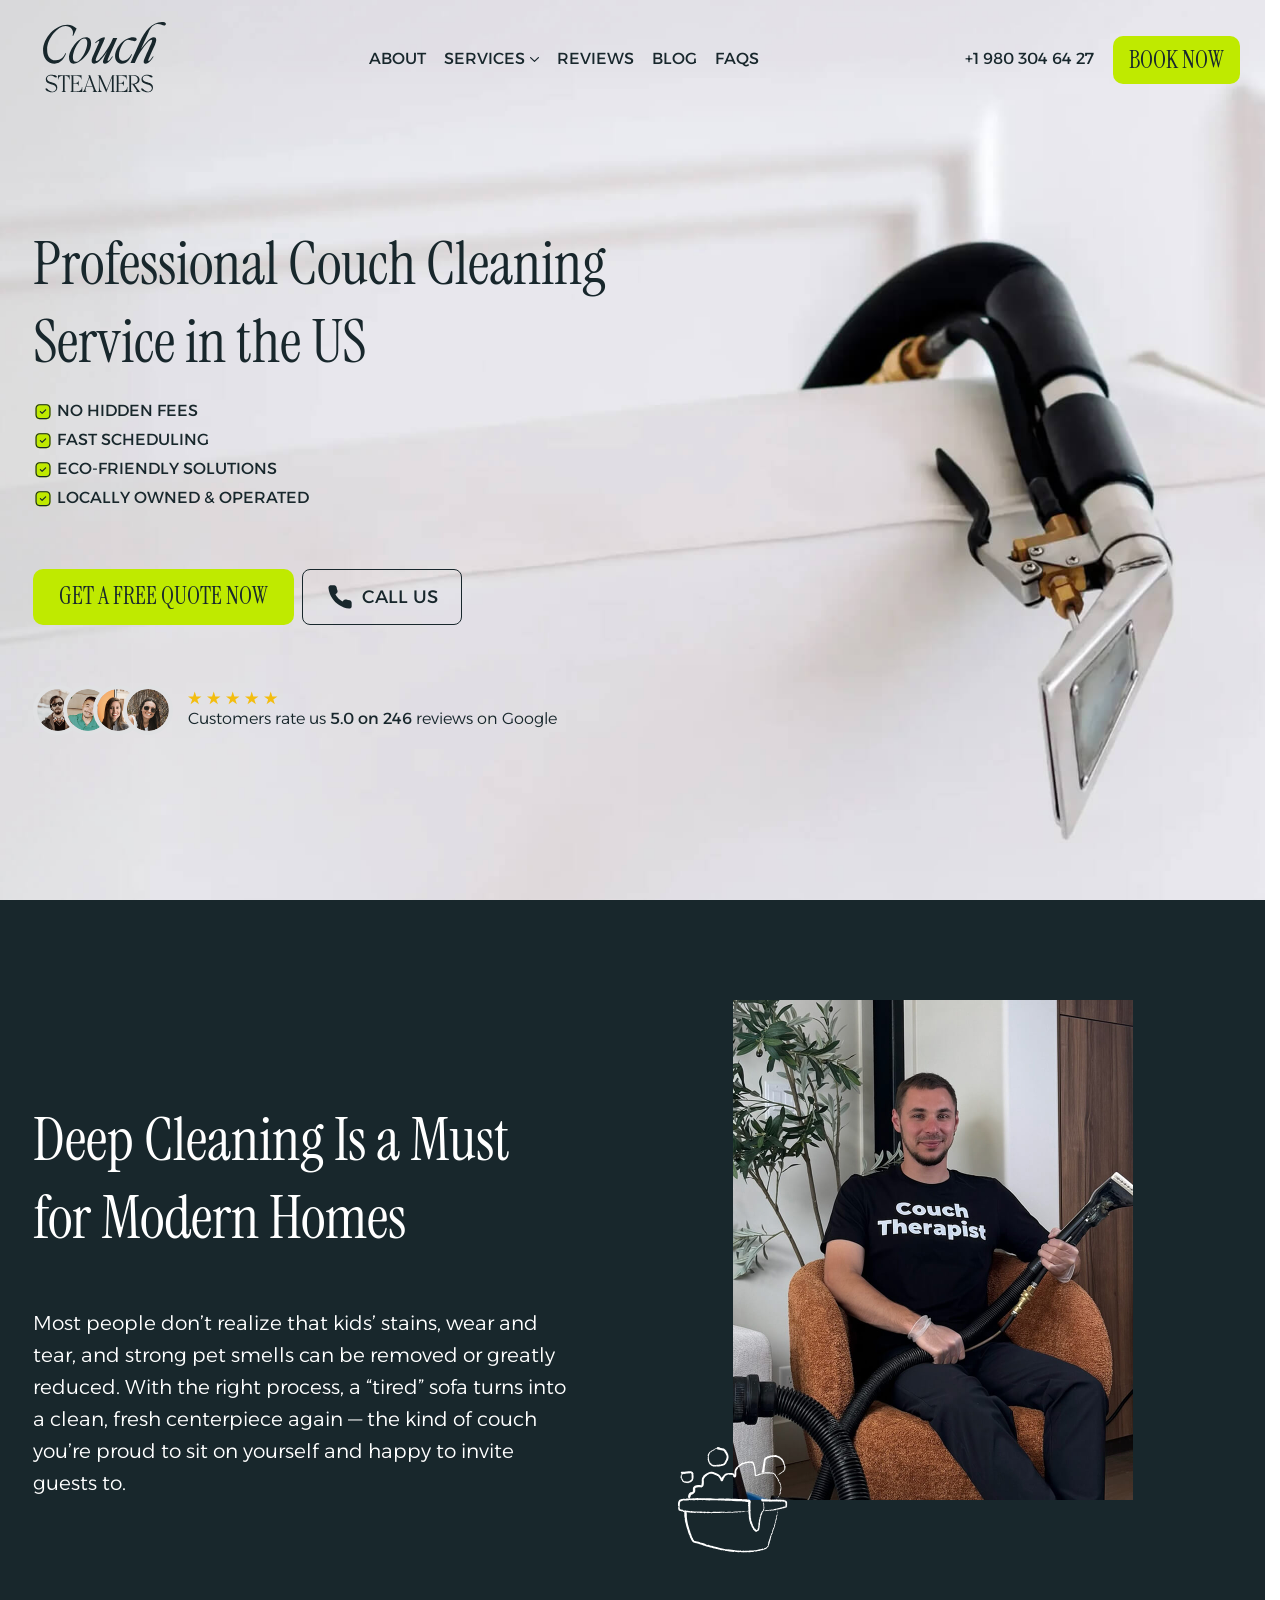
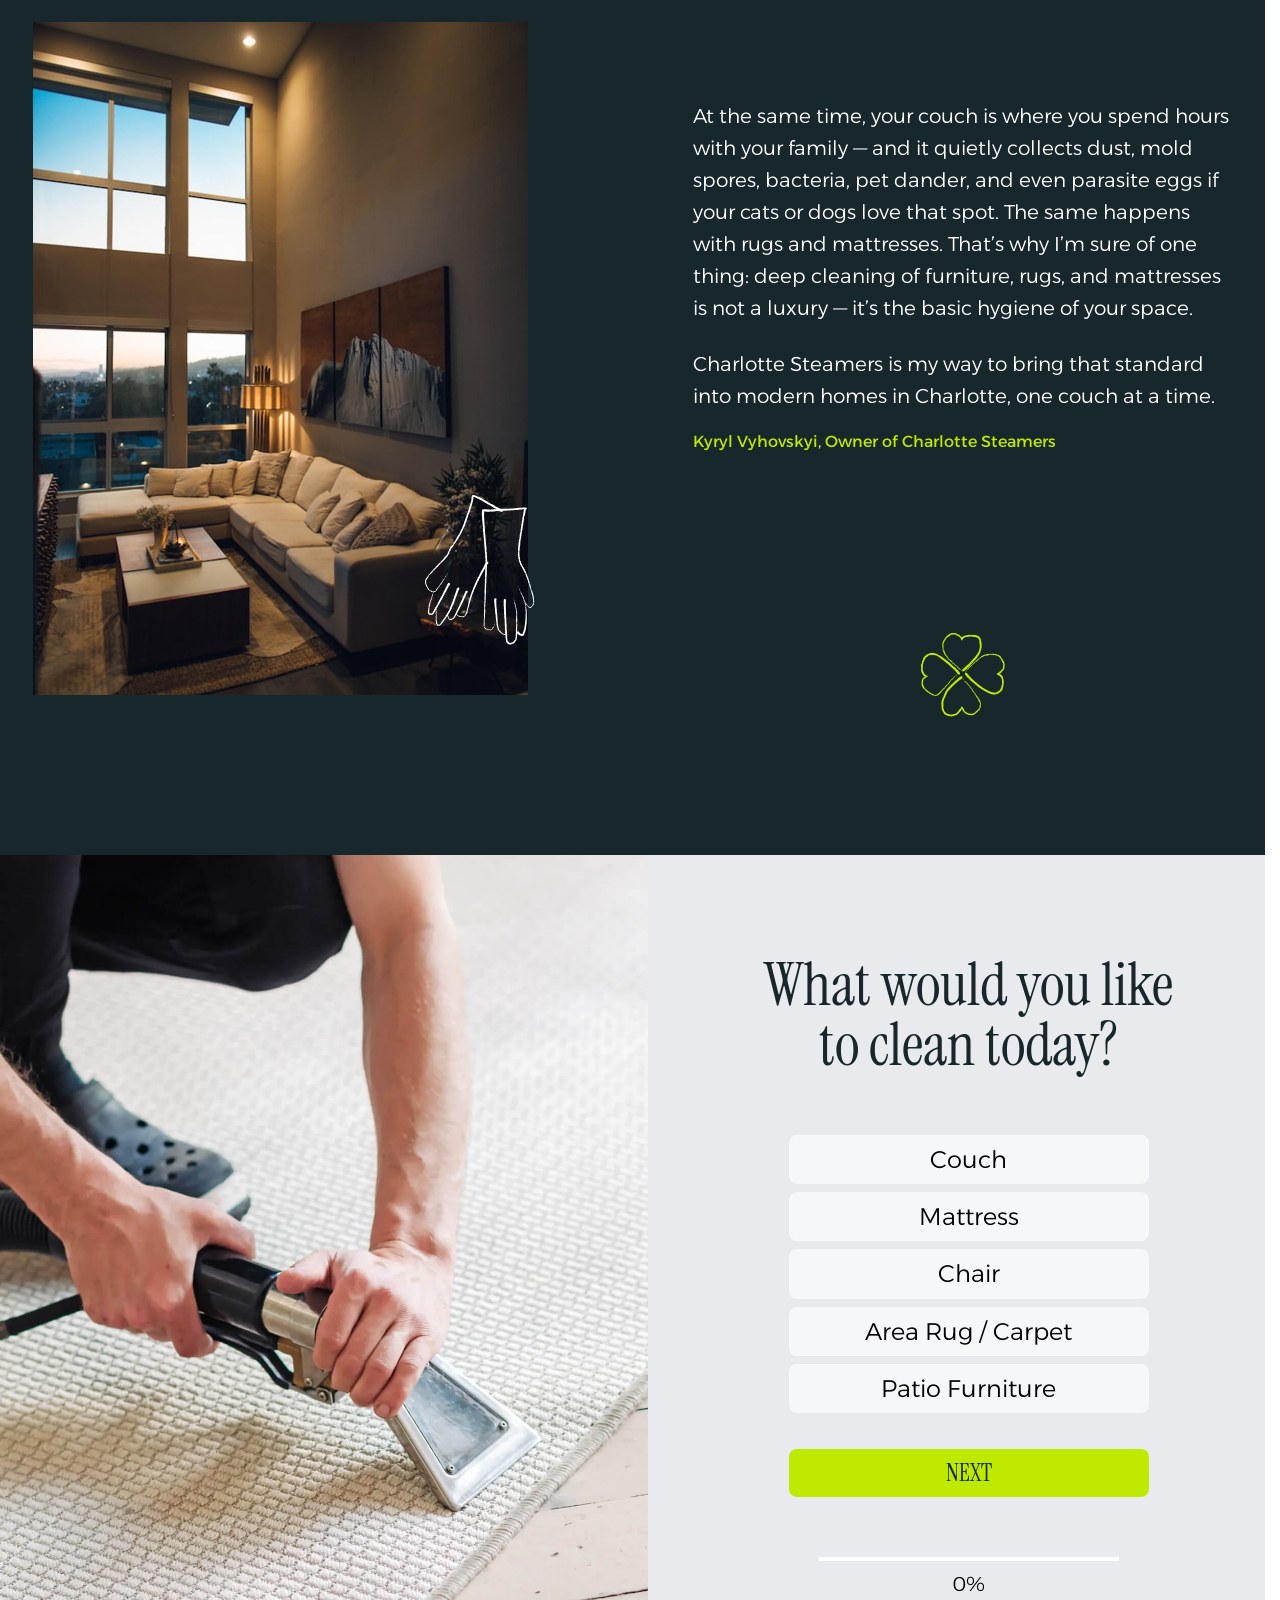
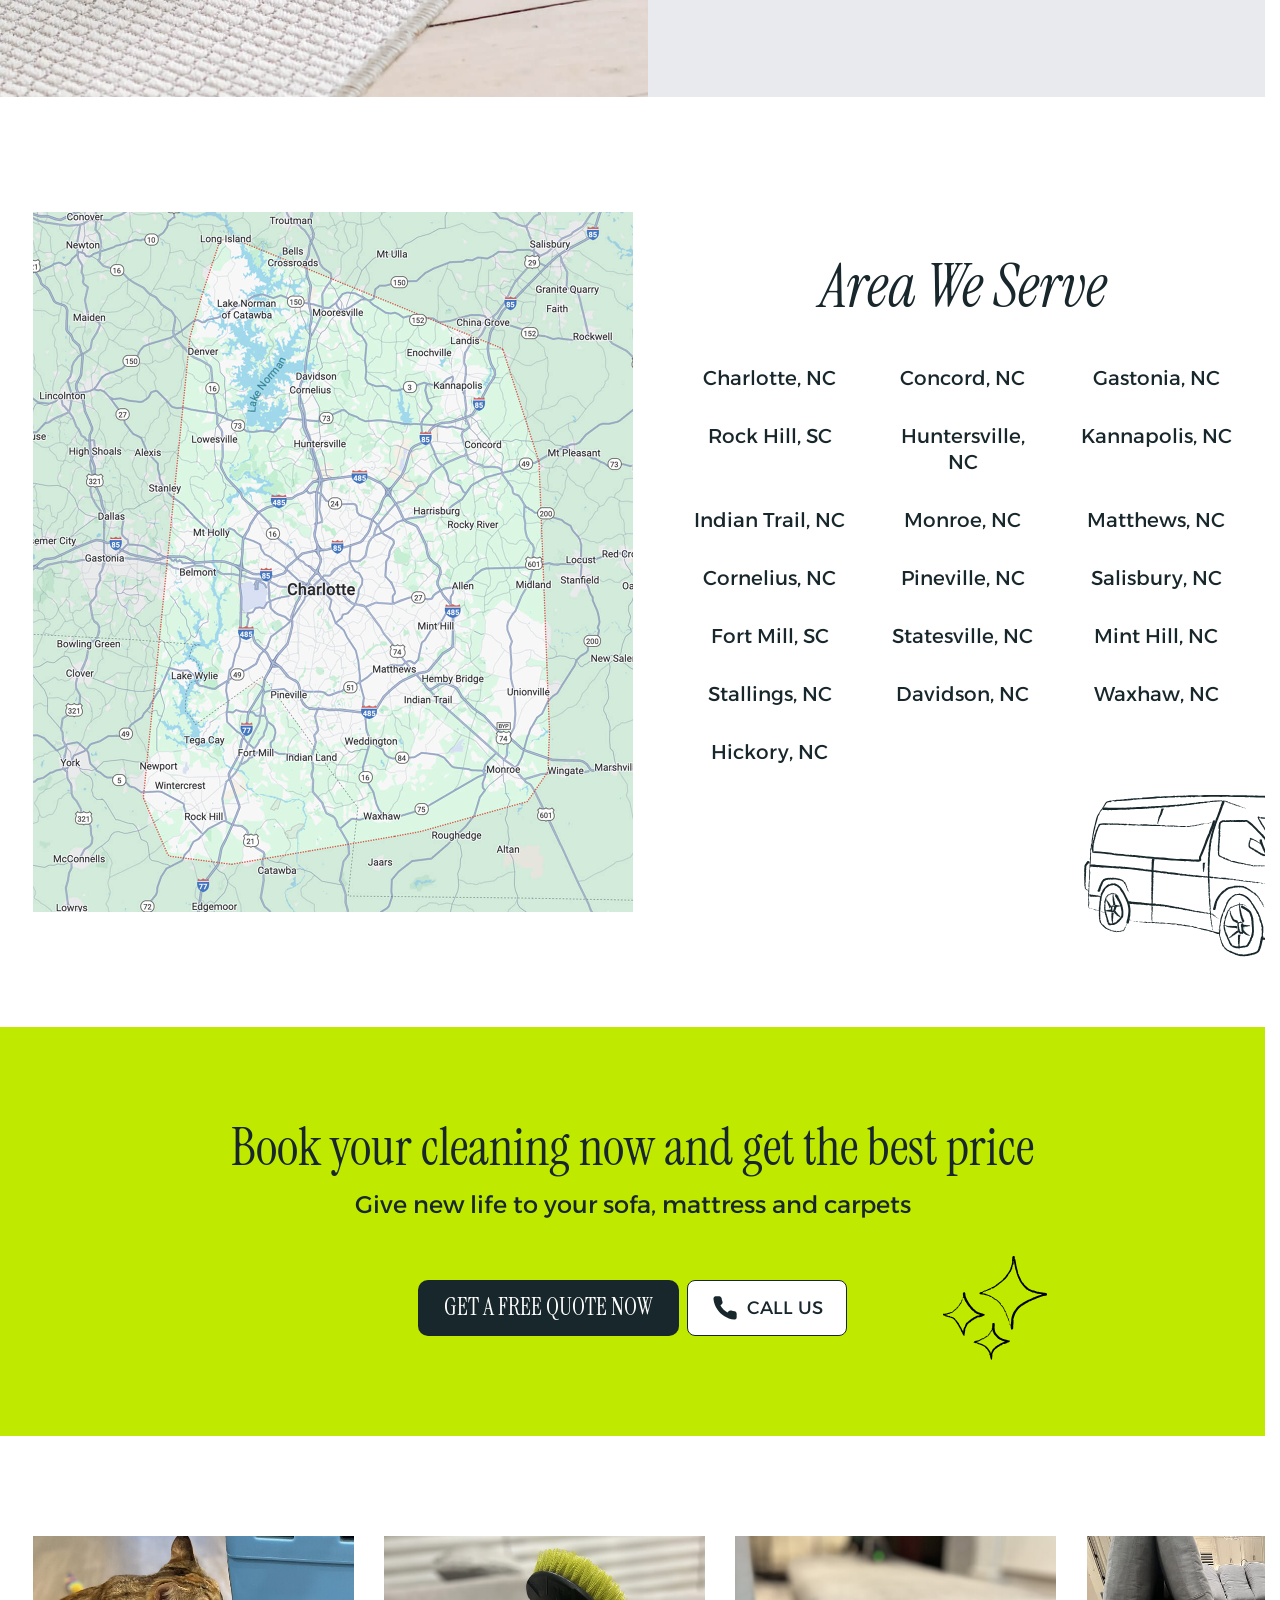
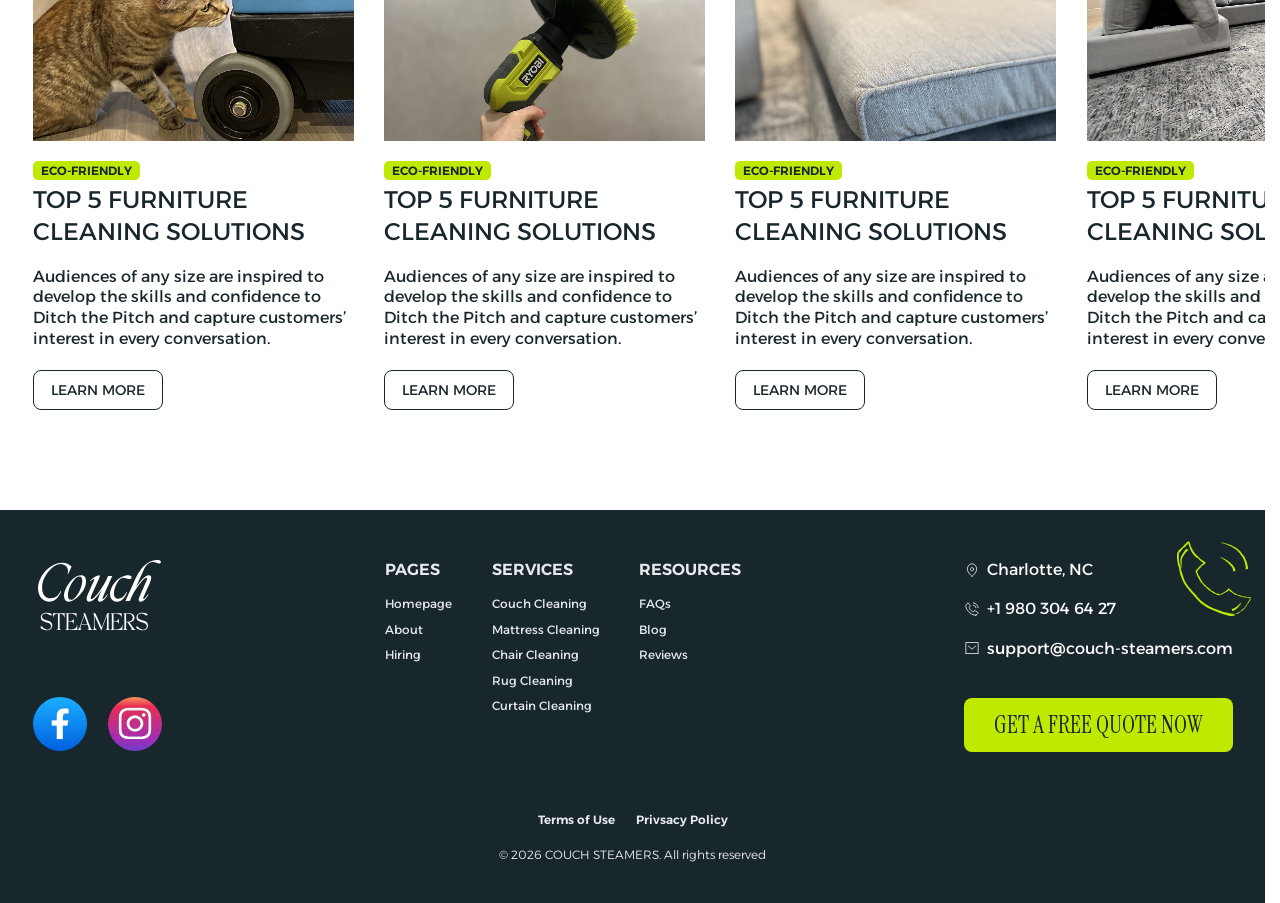
==== commit b89dc5fa: "add fix" ====
--- a/about.html
+++ b/about.html
@@ -31,15 +31,13 @@
                     </li>
                     <li>
                         <a href="javascript: void(0)">Services</a>
-                        <div class="submenu">
-                            <ul class="submenu__box">
-                                <li><a href="javascript: void(0)">Couch Cleaning</a></li>
-                                <li><a href="javascript: void(0)">Mattress Cleaning</a></li>
-                                <li><a href="javascript: void(0)">Chair Cleaning</a></li>
-                                <li><a href="javascript: void(0)">Rug Cleaning</a></li>
-                                <li><a href="javascript: void(0)">Curtain Cleaning</a></li>
-                            </ul>
-                        </div>
+                        <ul>
+                            <li><a href="#">Couch Cleaning</a></li>
+                            <li><a href="#">Mattress Cleaning</a></li>
+                            <li><a href="#">Chair Cleaning</a></li>
+                            <li><a href="#">Rug Cleaning</a></li>
+                            <li><a href="#">Curtain Cleaning</a></li>
+                        </ul>
                     </li>
                     <li>
                         <a href="javascript: void(0)">Reviews</a>
@@ -609,15 +607,13 @@
                 </li>
                 <li>
                     <a href="javascript: void(0)">Services</a>
-                    <div class="submenu">
-                        <ul class="submenu__box">
-                            <li><a href="javascript: void(0)">Couch Cleaning</a></li>
-                            <li><a href="javascript: void(0)">Mattress Cleaning</a></li>
-                            <li><a href="javascript: void(0)">Chair Cleaning</a></li>
-                            <li><a href="javascript: void(0)">Rug Cleaning</a></li>
-                            <li><a href="javascript: void(0)">Curtain Cleaning</a></li>
-                        </ul>
-                    </div>
+                    <ul>
+                        <li><a href="javascript: void(0)">Couch Cleaning</a></li>
+                        <li><a href="javascript: void(0)">Mattress Cleaning</a></li>
+                        <li><a href="javascript: void(0)">Chair Cleaning</a></li>
+                        <li><a href="javascript: void(0)">Rug Cleaning</a></li>
+                        <li><a href="javascript: void(0)">Curtain Cleaning</a></li>
+                    </ul>
                 </li>
                 <li>
                     <a href="javascript: void(0)">Reviews</a>
--- a/assets/css/main.min.css
+++ b/assets/css/main.min.css
@@ -1 +1 @@
-*,::before,::after{-webkit-box-sizing:border-box;box-sizing:border-box}:where(ul,ol):where([class]){padding-left:0}body,:where(blockquote,figure):where([class]){margin:0}:where(h1,h2,h3,h4,h5,h6,p,ul,ol,dl):where([class]){margin-block:0}:where(dd[class]){margin-left:0}:where(fieldset[class]){margin-left:0;padding:0;border:none}:where(ul[class]){list-style:none}:where(address[class]){font-style:normal}p{--paragraphMarginBottom: 24px;margin-block:0}p:where(:not([class]):not(:last-child)){margin-bottom:var(--paragraphMarginBottom)}img,video{display:block;max-width:100%;height:auto}input,textarea,select,button{font:inherit}html{height:100%;scrollbar-gutter:stable}html,:has(:target){scroll-behavior:smooth}body{line-height:1.5}a:where([class]){display:-webkit-inline-box;display:-ms-inline-flexbox;display:inline-flex}button,label{cursor:pointer}:where([fill]:not([fill=none],[fill^=url])){fill:currentColor}:where([stroke]:not([stroke=none],[stroke^=url])){stroke:currentColor}svg *{-webkit-transition-property:fill,stroke;transition-property:fill,stroke}:where(table){border-collapse:collapse;border-color:currentColor}@media(prefers-reduced-motion: reduce){*,::before,::after{-webkit-animation-duration:.01ms !important;animation-duration:.01ms !important;-webkit-animation-iteration-count:1 !important;animation-iteration-count:1 !important;-webkit-transition-duration:.01ms !important;transition-duration:.01ms !important;scroll-behavior:auto !important}}:root{--section_indent: 5rem}@media(min-width: 768px){:root{--section_indent: 6.25rem}}@font-face{font-family:"Instrument Serif";src:local("Instrument Serif"),url("../fonts/ff_accent_400.woff2") format("woff2");font-weight:400;font-display:swap;font-style:normal}@font-face{font-family:"Instrument Serif It";src:local("Instrument Serif It"),url("../fonts/ff_accent_400_it.woff2") format("woff2");font-weight:400;font-display:swap;font-style:italic}@font-face{font-family:"Alexandria";src:local("Alexandria"),url("../fonts/ff_base_300.woff2") format("woff2");font-weight:300;font-display:swap;font-style:normal}@font-face{font-family:"Alexandria";src:local("Alexandria"),url("../fonts/ff_base_400.woff2") format("woff2");font-weight:400;font-display:swap;font-style:normal}@font-face{font-family:"Alexandria";src:local("Alexandria"),url("../fonts/ff_base_500.woff2") format("woff2");font-weight:500;font-display:swap;font-style:normal}@font-face{font-family:"Alexandria";src:local("Alexandria"),url("../fonts/ff_base_600.woff2") format("woff2");font-weight:600;font-display:swap;font-style:normal}html{font-size:16px}body{font:400 1rem/130% "Alexandria",sans-serif;min-height:100vh;min-height:100dvh;display:-webkit-box;display:-ms-flexbox;display:flex;-webkit-box-orient:vertical;-webkit-box-direction:normal;-ms-flex-direction:column;flex-direction:column;color:#18272c;background:#fff}body.is-locked{overflow:hidden}main{-webkit-box-flex:1;-ms-flex:1;flex:1}footer{margin-top:auto}button{padding:0;background:rgba(0,0,0,0);border:none;outline:none;display:-webkit-box;display:-ms-flexbox;display:flex;color:inherit}a{color:inherit;text-decoration:none}.container{max-width:77rem;padding-inline:1rem;width:100%;margin:0 auto}.container--right{padding-left:calc((100% - 77rem)/2 + 1rem)}.container--left{padding-right:calc((100% - 77rem)/2 + var(--container_pdd))}.js-scroll{opacity:0;-webkit-transform:translate3d(0, 60px, 0) scale3d(0.96, 0.96, 1);transform:translate3d(0, 60px, 0) scale3d(0.96, 0.96, 1);-webkit-transform-style:preserve-3d;transform-style:preserve-3d;-webkit-transition:all 1.2s cubic-bezier(0.22, 1, 0.36, 1);transition:all 1.2s cubic-bezier(0.22, 1, 0.36, 1);will-change:transform,opacity}.js-scroll._animated{opacity:1;-webkit-transform:translate3d(0, 0, 0) scale3d(1, 1, 1);transform:translate3d(0, 0, 0) scale3d(1, 1, 1)}body:has(section.intro) .header__logo{-webkit-transform:translateY(-100%);transform:translateY(-100%);opacity:0;visibility:hidden}@media(min-width: 768px){body:has(section.intro) .header__logo{-webkit-transform:translateY(0);transform:translateY(0);opacity:1;visibility:visible}}body:has(section.intro) .header.is-scroll .header__logo{-webkit-transform:translateY(0%);transform:translateY(0%);opacity:1;visibility:visible}body:not(:has(.intro)):has(.mobile-menu.is-active) .header .header__logo{-webkit-transform:translateY(-100%);transform:translateY(-100%);opacity:0;visibility:hidden}body:has(.mobile-menu.is-active) .header.is-scroll{background:rgba(0,0,0,0);backdrop-filter:blur(0px)}body:has(.mobile-menu.is-active) .header.is-scroll .header__logo{-webkit-transform:translateY(-100%);transform:translateY(-100%);opacity:0;visibility:hidden}.header{position:fixed;top:0;width:100%;z-index:6;padding-block:1.25rem;-webkit-transition:all 0.5s cubic-bezier(0.768, 0.304, 0.496, 0.884);transition:all 0.5s cubic-bezier(0.768, 0.304, 0.496, 0.884)}@media(min-width: 768px){.header{padding-block:1.375rem}}.header.is-transform{-webkit-transform:translateY(-100%);transform:translateY(-100%)}.header.is-scroll{padding-block:.625rem;background:hsla(0,0%,100%,.5);backdrop-filter:blur(20px)}.header__logo{max-width:5.625rem;-webkit-transition:all 0.5s cubic-bezier(0.768, 0.304, 0.496, 0.884);transition:all 0.5s cubic-bezier(0.768, 0.304, 0.496, 0.884)}@media(min-width: 1024px){.header__logo{max-width:7.875rem}}.header__logo img{width:100%}.header__list{display:none}@media(min-width: 768px){.header__list{gap:.5rem;display:-webkit-box;display:-ms-flexbox;display:flex;-webkit-box-align:center;-ms-flex-align:center;align-items:center}}@media(min-width: 1024px){.header__list{gap:1.125rem}}.header__list li{font:400 0.875rem/130% "Alexandria",sans-serif;text-transform:uppercase}@media(min-width: 1024px){.header__list li{font-size:1rem}}.header__list li a{font:inherit}.header__list li:has(.submenu){cursor:pointer;position:relative;display:-webkit-inline-box;display:-ms-inline-flexbox;display:inline-flex;-webkit-box-align:center;-ms-flex-align:center;align-items:center;gap:.3125rem}.header__list li:has(.submenu)::before{content:"";position:absolute;left:0;bottom:0;width:100%;height:0rem;background:#bfea00;-webkit-transition:all 0.3s cubic-bezier(0.768, 0.304, 0.496, 0.884);transition:all 0.3s cubic-bezier(0.768, 0.304, 0.496, 0.884)}.header__list li:has(.submenu)::after{content:"";display:-webkit-inline-box;display:-ms-inline-flexbox;display:inline-flex;-ms-flex-negative:0;flex-shrink:0;width:.5625rem;height:.3125rem;background:url("../imgs/ico/ico-drop.svg") no-repeat center center/cover;-webkit-transition:all 0.3s cubic-bezier(0.768, 0.304, 0.496, 0.884);transition:all 0.3s cubic-bezier(0.768, 0.304, 0.496, 0.884)}@media(hover: hover){.header__list li:has(.submenu):hover::after{-webkit-transform:rotate(180deg);transform:rotate(180deg)}.header__list li:has(.submenu):hover::before{height:.125rem}.header__list li:has(.submenu):hover .submenu{opacity:1;visibility:visible;pointer-events:all;-webkit-transform:translateY(0);transform:translateY(0)}}@media(hover: none){.header__list li:has(.submenu):active::after{-webkit-transform:rotate(180deg);transform:rotate(180deg)}.header__list li:has(.submenu):active::before{height:.125rem}.header__list li:has(.submenu):active .submenu{opacity:1;visibility:visible;pointer-events:all;-webkit-transform:translateY(0);transform:translateY(0)}}.header__list li:has(.submenu) li{display:-webkit-box;display:-ms-flexbox;display:flex;font:300 1rem/130% "Alexandria",sans-serif}.header__list li:has(.submenu) li a{width:100%;display:-webkit-inline-box;display:-ms-inline-flexbox;display:inline-flex;padding:.4375rem .75rem;-webkit-transition:all 0.3s cubic-bezier(0.768, 0.304, 0.496, 0.884);transition:all 0.3s cubic-bezier(0.768, 0.304, 0.496, 0.884)}.header__list li:has(.submenu) li a:hover{background:rgba(191,234,0,.1)}.header__list li:has(.submenu) li a.is-active{background:rgba(191,234,0,.2)}.header__controls{display:none}@media(min-width: 768px){.header__controls{display:-webkit-box;display:-ms-flexbox;display:flex;-webkit-box-align:center;-ms-flex-align:center;align-items:center;gap:.9375rem}}.header__tel{font:400 0.875rem/130% "Alexandria",sans-serif;padding:.125rem .25rem;border-radius:.25rem;-webkit-transition:all 0.3s cubic-bezier(0.768, 0.304, 0.496, 0.884);transition:all 0.3s cubic-bezier(0.768, 0.304, 0.496, 0.884)}@media(min-width: 1024px){.header__tel{font-size:1rem}}.header__tel:hover{background:rgba(191,234,0,.2)}.header__tel:active{background:rgba(191,234,0,.4)}.header__burger{display:-webkit-inline-box;display:-ms-inline-flexbox;display:inline-flex;position:relative;width:2.5rem;height:2.5rem;-webkit-transition:all 0.3s cubic-bezier(0.768, 0.304, 0.496, 0.884);transition:all 0.3s cubic-bezier(0.768, 0.304, 0.496, 0.884)}@media(min-width: 768px){.header__burger{display:none}}.header__burger.is-active span:nth-child(1){top:50%;-webkit-transform:translate(-50%, -50%) rotateZ(-135deg);transform:translate(-50%, -50%) rotateZ(-135deg)}.header__burger.is-active span:nth-child(2){right:50%;width:0}.header__burger.is-active span:nth-child(3){top:50%;-webkit-transform:translate(-50%, -50%) rotateZ(135deg);transform:translate(-50%, -50%) rotateZ(135deg)}.header__burger span{position:absolute;right:0;width:1.75rem;height:2px;left:50%;-webkit-transform:translateX(-50%);transform:translateX(-50%);border-radius:2px;background:#000;-webkit-transition:inherit;transition:inherit}.header__burger span:nth-child(1){top:.75rem}.header__burger span:nth-child(2){top:48%}.header__burger span:nth-child(3){bottom:.75rem}.header .container{display:-webkit-box;display:-ms-flexbox;display:flex;-webkit-box-align:center;-ms-flex-align:center;align-items:center;-webkit-box-pack:justify;-ms-flex-pack:justify;justify-content:space-between;gap:1.25rem}.header .submenu{opacity:0;visibility:hidden;pointer-events:none;-webkit-transform:translateY(0.3125rem);transform:translateY(0.3125rem);position:absolute;top:100%;left:-0.625rem;width:-webkit-max-content;width:-moz-max-content;width:max-content;-webkit-transition:all 0.3s cubic-bezier(0.768, 0.304, 0.496, 0.884);transition:all 0.3s cubic-bezier(0.768, 0.304, 0.496, 0.884)}.header .submenu__box{width:100%;padding-block:.5rem;background:#fff;-webkit-box-shadow:0px 0px 12px 0px rgba(0,0,0,.2509803922);box-shadow:0px 0px 12px 0px rgba(0,0,0,.2509803922)}.footer{overflow:hidden;padding-block:3.75rem 2.5rem;background:#18272c;color:#e8eaed}@media(min-width: 768px){.footer{padding-block:3.125rem 2.5rem}}.footer__panel{display:-webkit-box;display:-ms-flexbox;display:flex;-webkit-box-pack:justify;-ms-flex-pack:justify;justify-content:space-between;-webkit-box-orient:vertical;-webkit-box-direction:normal;-ms-flex-direction:column;flex-direction:column;gap:3.75rem}@media(min-width: 1024px){.footer__panel{gap:1.25rem;-webkit-box-orient:horizontal;-webkit-box-direction:normal;-ms-flex-direction:row;flex-direction:row}}.footer__title{font:600 1rem/130% "Alexandria",sans-serif;text-transform:uppercase;margin-bottom:.9375rem}.footer__logo{max-width:7.25rem}@media(min-width: 768px){.footer__logo{max-width:7.875rem}}.footer__logo img{width:100%}.footer__info{display:-webkit-box;display:-ms-flexbox;display:flex;-webkit-box-orient:vertical;-webkit-box-direction:normal;-ms-flex-direction:column;flex-direction:column;gap:.625rem;-webkit-box-align:center;-ms-flex-align:center;align-items:center}.footer__action{display:-webkit-box;display:-ms-flexbox;display:flex;-webkit-box-align:center;-ms-flex-align:center;align-items:center;gap:.75rem}.footer__socials{display:-webkit-box;display:-ms-flexbox;display:flex;-webkit-box-align:center;-ms-flex-align:center;align-items:center;gap:1.25rem;margin-top:auto}.footer__socials.mobile--visible{display:-webkit-box;display:-ms-flexbox;display:flex;margin-top:0;gap:.75rem}@media(min-width: 768px){.footer__socials.mobile--visible{display:none}}.footer__socials.mobile--hidden{display:none}@media(min-width: 768px){.footer__socials.mobile--hidden{display:-webkit-box;display:-ms-flexbox;display:flex}}.footer__socials li{display:-webkit-inline-box;display:-ms-inline-flexbox;display:inline-flex;-ms-flex-negative:0;flex-shrink:0;width:2.5rem;height:2.5rem}@media(min-width: 768px){.footer__socials li{width:3.4375rem;height:3.4375rem}}.footer__socials a{width:100%;height:100%;-webkit-transition:all 0.3s cubic-bezier(0.768, 0.304, 0.496, 0.884);transition:all 0.3s cubic-bezier(0.768, 0.304, 0.496, 0.884)}@media(hover: hover){.footer__socials a:hover{-webkit-transform:scale(1.05);transform:scale(1.05)}}@media(hover: none){.footer__socials a:active{-webkit-transform:scale(1.05);transform:scale(1.05)}}.footer__contacts{position:relative;display:-webkit-box;display:-ms-flexbox;display:flex;-webkit-box-orient:vertical;-webkit-box-direction:normal;-ms-flex-direction:column;flex-direction:column;gap:2.5rem}.footer__communication{display:-webkit-box;display:-ms-flexbox;display:flex;-webkit-box-orient:vertical;-webkit-box-direction:normal;-ms-flex-direction:column;flex-direction:column;gap:1.25rem}.footer__communication li{display:-webkit-inline-box;display:-ms-inline-flexbox;display:inline-flex;-webkit-box-align:center;-ms-flex-align:center;align-items:center;gap:.4375rem}.footer__communication img{-ms-flex-negative:0;flex-shrink:0;width:1rem;height:1rem}.footer__communication a{font:400 1rem/120% "Alexandria",sans-serif;color:#fff;display:-webkit-inline-box;display:-ms-inline-flexbox;display:inline-flex;-webkit-box-align:center;-ms-flex-align:center;align-items:center;gap:.4375rem;-webkit-transition:all 0.3s cubic-bezier(0.768, 0.304, 0.496, 0.884);transition:all 0.3s cubic-bezier(0.768, 0.304, 0.496, 0.884)}@media(hover: hover){.footer__communication a:hover{color:#bfea00}}@media(hover: none){.footer__communication a:active{color:#bfea00}}.footer__communication p{font:400 1rem/120% "Alexandria",sans-serif;color:#fff}.footer__nav{width:100%;max-width:43.75rem;margin:0 auto;display:-webkit-box;display:-ms-flexbox;display:flex;gap:1.25rem;-webkit-box-pack:justify;-ms-flex-pack:justify;justify-content:space-between}@media(min-width: 768px){.footer__nav{max-width:22.25rem;-webkit-box-align:start;-ms-flex-align:start;align-items:flex-start;-webkit-box-pack:justify;-ms-flex-pack:justify;justify-content:space-between}}.footer__menu{display:-webkit-box;display:-ms-flexbox;display:flex;-webkit-box-orient:vertical;-webkit-box-direction:normal;-ms-flex-direction:column;flex-direction:column;gap:.625rem}.footer__menu li{font:400 0.75rem/130% "Alexandria",sans-serif}.footer__menu a{font:inherit;-webkit-transition:all 0.3s cubic-bezier(0.768, 0.304, 0.496, 0.884);transition:all 0.3s cubic-bezier(0.768, 0.304, 0.496, 0.884)}@media(hover: hover){.footer__menu a:hover{color:#bfea00}}@media(hover: none){.footer__menu a:active{color:#bfea00}}.footer__lawer{display:-webkit-box;display:-ms-flexbox;display:flex;-webkit-box-orient:vertical;-webkit-box-direction:normal;-ms-flex-direction:column;flex-direction:column;-webkit-box-align:center;-ms-flex-align:center;align-items:center;gap:1.25rem}.footer__legals{display:-webkit-box;display:-ms-flexbox;display:flex;-webkit-box-align:center;-ms-flex-align:center;align-items:center;gap:1.3125rem}.footer__legals li{font:600 0.75rem/130% "Alexandria",sans-serif}.footer__legals a{font:inherit;-webkit-transition:all 0.3s cubic-bezier(0.768, 0.304, 0.496, 0.884);transition:all 0.3s cubic-bezier(0.768, 0.304, 0.496, 0.884)}@media(hover: hover){.footer__legals a:hover{color:#bfea00}}@media(hover: none){.footer__legals a:active{color:#bfea00}}.footer__copy{font:300 0.75rem/130% "Alexandria",sans-serif}.footer__deco{width:4.6875rem;height:4.6875rem;position:absolute;top:0rem;right:1.875rem;-webkit-transform:translate(25%, -25%);transform:translate(25%, -25%)}@media(min-width: 768px){.footer__deco{right:0rem}}.footer .cta{width:100%;color:#18272c;padding:.375rem .75rem;border-radius:.5rem;text-align:center}.footer .container{display:-webkit-box;display:-ms-flexbox;display:flex;-webkit-box-orient:vertical;-webkit-box-direction:normal;-ms-flex-direction:column;flex-direction:column;gap:3.75rem;position:relative}.cta{font:400 1.5rem/100% "Instrument Serif",sans-serif;text-transform:uppercase;-webkit-box-pack:center;-ms-flex-pack:center;justify-content:center;border-radius:.625rem;padding:.75rem 1rem;background:#bfea00;-webkit-transition:all 0.3s cubic-bezier(0.768, 0.304, 0.496, 0.884);transition:all 0.3s cubic-bezier(0.768, 0.304, 0.496, 0.884)}.cta:hover{background:#b8de0c}.cta:active{background:#b0d317}.cta--lg{padding:.9375rem 1.625rem}.cta--drk{background:#18272c;color:#fff}.cta--drk:hover{background:#0e2c36}.cta--drk:active{background:#034}.main-title{font:400 2.5rem/130% "Instrument Serif",sans-serif}@media(min-width: 768px){.main-title{font-size:3.125rem}}@media(min-width: 1024px){.main-title{font-size:3.75rem}}.action-call{font:400 1.125rem/100% "Alexandria",sans-serif;text-transform:uppercase;padding:.8125rem 1.4375rem;border-radius:.5rem;display:-webkit-inline-box;display:-ms-inline-flexbox;display:inline-flex;-webkit-box-align:center;-ms-flex-align:center;align-items:center;-webkit-box-pack:center;-ms-flex-pack:center;justify-content:center;gap:.5rem;border:1px solid #18272c;background:rgba(0,0,0,0);-webkit-transition:all 0.3s cubic-bezier(0.768, 0.304, 0.496, 0.884);transition:all 0.3s cubic-bezier(0.768, 0.304, 0.496, 0.884)}.action-call:hover{background:rgba(24,39,44,.1019607843)}.action-call:active{background:rgba(24,39,44,.2)}.action-call svg{display:-webkit-inline-box;display:-ms-inline-flexbox;display:inline-flex;-ms-flex-negative:0;flex-shrink:0;width:1.75rem;height:1.75rem}.action-call--wht{background:#fff}.section-info{display:-webkit-box;display:-ms-flexbox;display:flex;-webkit-box-orient:vertical;-webkit-box-direction:normal;-ms-flex-direction:column;flex-direction:column;text-align:center;gap:.75rem}@media(min-width: 768px){.section-info{gap:1.25rem}}.section-info .main-title{font-family:"Instrument Serif It",sans-serif}.section-info__title{font:400 1rem/130% "Alexandria",sans-serif;text-transform:uppercase;color:rgba(24,39,44,.5)}.modal-overlay{position:fixed;width:100%;height:100vh;height:100svh;z-index:20;-webkit-transform:translateY(-100%);transform:translateY(-100%);background:rgba(0,0,0,.4);backdrop-filter:blur(24px);-webkit-transition:all 0.5s cubic-bezier(0.768, 0.304, 0.496, 0.884);transition:all 0.5s cubic-bezier(0.768, 0.304, 0.496, 0.884)}.modal-overlay.is-show{-webkit-transform:translateY(0);transform:translateY(0)}.modal-overlay .container{display:-webkit-box;display:-ms-flexbox;display:flex;-webkit-box-align:center;-ms-flex-align:center;align-items:center;-webkit-box-pack:center;-ms-flex-pack:center;justify-content:center;padding:.9375rem;height:100%}.intro{display:-webkit-box;display:-ms-flexbox;display:flex;min-height:100vh;min-height:100svh;position:relative;overflow:hidden}.intro__content{padding-block:.75rem;max-width:100%;height:100%;display:-webkit-box;display:-ms-flexbox;display:flex;-webkit-box-orient:vertical;-webkit-box-direction:normal;-ms-flex-direction:column;flex-direction:column;-webkit-box-pack:end;-ms-flex-pack:end;justify-content:flex-end}@media(min-width: 768px){.intro__content{padding-block:3.75rem;max-width:37.625rem}}.intro__list{display:-webkit-box;display:-ms-flexbox;display:flex;-webkit-box-orient:vertical;-webkit-box-direction:normal;-ms-flex-direction:column;flex-direction:column;gap:.5rem;margin-bottom:3.75rem;margin-top:4.375rem;margin-bottom:2.3125rem;padding-inline:1rem}@media(min-width: 768px){.intro__list{margin-bottom:3.75rem;padding:0;margin-top:0}}.intro__list li{font:400 0.875rem/130% "Alexandria",sans-serif;text-transform:uppercase;display:-webkit-inline-box;display:-ms-inline-flexbox;display:inline-flex;-webkit-box-align:center;-ms-flex-align:center;align-items:center;gap:.25rem}@media(min-width: 768px){.intro__list li{font-size:1rem}}.intro__list li::before{content:"";display:-webkit-inline-box;display:-ms-inline-flexbox;display:inline-flex;-ms-flex-negative:0;flex-shrink:0;width:1.25rem;height:1.25rem;background:url("../imgs/ico/ico-check.svg") no-repeat center center/cover}.intro__controls{display:-webkit-box;display:-ms-flexbox;display:flex;gap:.5rem;padding-inline:1rem}@media(min-width: 768px){.intro__controls{padding:0}}.intro__customers{display:none}@media(min-width: 768px){.intro__customers{display:-webkit-box;display:-ms-flexbox;display:flex;-webkit-box-align:center;-ms-flex-align:center;align-items:center;gap:.9375rem;padding-top:3.75rem}}.intro__customers-pics{display:-webkit-box;display:-ms-flexbox;display:flex;-webkit-box-align:center;-ms-flex-align:center;align-items:center}.intro__customers-pics img{width:3.125rem;height:3.125rem;border-radius:50%;border:4px solid #e0e1e3}.intro__customers-pics img:not(:first-child){margin-left:-1.25rem}.intro__customers-info{display:-webkit-box;display:-ms-flexbox;display:flex;-webkit-box-orient:vertical;-webkit-box-direction:normal;-ms-flex-direction:column;flex-direction:column;gap:.25rem}.intro__customers-rating{display:-webkit-box;display:-ms-flexbox;display:flex;-webkit-box-align:center;-ms-flex-align:center;align-items:center;gap:.3125rem}.intro__customers-rating img{width:.875rem;height:.875rem}.intro__customers-text{font:300 1rem/130% "Alexandria",sans-serif}.intro__customers-text span{font-weight:400}.intro__bg{position:absolute;inset:0;width:100%;height:100%;-o-object-fit:cover;object-fit:cover}.intro__logo{display:block;padding-top:4.375rem;max-width:10.8125rem;margin:0 auto;-webkit-box-flex:1;-ms-flex:1;flex:1}.intro__logo img{width:100%}@media(min-width: 768px){.intro__logo{display:none}}.intro__chev{display:-webkit-box;display:-ms-flexbox;display:flex;-webkit-box-orient:vertical;-webkit-box-direction:normal;-ms-flex-direction:column;flex-direction:column}@media(min-width: 768px){.intro__chev{display:none}}.intro__title{min-width:110vw;left:50%;position:relative;-webkit-transform:translateX(-50%) rotate(-15deg);transform:translateX(-50%) rotate(-15deg);z-index:2;color:#202020;-webkit-box-shadow:0px 4px 4px 0px rgba(0,0,0,.1019607843);box-shadow:0px 4px 4px 0px rgba(0,0,0,.1019607843);background:#fff}.intro__title h2{margin:0;font:400 2.0625rem/100% "Instrument Serif",sans-serif}.intro__location{padding-block:.125rem;-webkit-transform:rotate(-5deg);transform:rotate(-5deg);color:#202020;background:#f5f5f9}.intro__location p{font:400 2.0625rem/100% "Instrument Serif",sans-serif;text-align:right;margin-right:.625rem}.intro .main-title{display:none}@media(min-width: 768px){.intro .main-title{display:block;margin-bottom:1.25rem}}.intro .container{display:-webkit-box;display:-ms-flexbox;display:flex;-webkit-box-orient:vertical;-webkit-box-direction:normal;-ms-flex-direction:column;flex-direction:column;-webkit-box-pack:end;-ms-flex-pack:end;justify-content:flex-end;position:relative;z-index:2;padding:0}@media(min-width: 768px){.intro .container{padding-inline:1rem}}.intro .cta{-webkit-box-flex:1;-ms-flex:1;flex:1;padding-inline:.3125rem}@media(min-width: 768px){.intro .cta{-webkit-box-flex:initial;-ms-flex:initial;flex:initial;padding:.9375rem 1.625rem}}.intro .action-call{padding:0;width:3.25rem;height:3.25rem;-webkit-box-align:center;-ms-flex-align:center;align-items:center;-webkit-box-pack:center;-ms-flex-pack:center;justify-content:center}.intro .action-call span{display:none}@media(min-width: 768px){.intro .action-call{width:auto;height:auto;padding:.8125rem 1.4375rem}.intro .action-call span{display:block}}.intro .marquee{overflow:hidden;width:100%}.intro .marquee__track{display:-webkit-box;display:-ms-flexbox;display:flex;width:-webkit-max-content;width:-moz-max-content;width:max-content;-webkit-animation:marquee 20s linear infinite;animation:marquee 20s linear infinite}.intro .marquee__track h2{padding-block:.125rem;white-space:nowrap;padding-right:3.125rem}@-webkit-keyframes marquee{0%{-webkit-transform:translateX(0);transform:translateX(0)}100%{-webkit-transform:translateX(-50%);transform:translateX(-50%)}}@keyframes marquee{0%{-webkit-transform:translateX(0);transform:translateX(0)}100%{-webkit-transform:translateX(-50%);transform:translateX(-50%)}}.results{padding-block:var(--section_indent)}@media(min-width: 768px){.results{padding-block:var(--section_indent) 7.5rem}}.results .section-info{margin-bottom:2.5rem}@media(min-width: 768px){.results .section-info{margin-bottom:5rem}}.results__cards{display:grid;grid-template-columns:repeat(2, minmax(0, 1fr));gap:1.25rem .625rem;margin-bottom:2.5rem}@media(min-width: 768px){.results__cards{margin-bottom:5rem;grid-template-columns:repeat(3, minmax(0, 1fr));gap:2.5rem}}.results__card{display:-webkit-box;display:-ms-flexbox;display:flex;-webkit-box-orient:vertical;-webkit-box-direction:normal;-ms-flex-direction:column;flex-direction:column;gap:.25rem;border:none;padding:0}@media(min-width: 768px){.results__card{padding:1.1875rem;border:1px solid #cfd4da}}.results__pics{display:-webkit-box;display:-ms-flexbox;display:flex;-webkit-box-orient:vertical;-webkit-box-direction:normal;-ms-flex-direction:column;flex-direction:column;gap:.25rem}.results__pics img{width:100%}.results__text{font:400 0.75rem/130% "Alexandria",sans-serif;text-transform:uppercase;margin-top:auto}@media(min-width: 768px){.results__text{font-size:1rem}}.results__controls{display:-webkit-box;display:-ms-flexbox;display:flex;-webkit-box-pack:center;-ms-flex-pack:center;justify-content:center;-webkit-box-orient:vertical;-webkit-box-direction:normal;-ms-flex-direction:column;flex-direction:column;gap:.5rem}@media(min-width: 768px){.results__controls{-webkit-box-orient:horizontal;-webkit-box-direction:normal;-ms-flex-direction:row;flex-direction:row}}.process{overflow:hidden;background:#18272c;color:#fff;padding-bottom:var(--section_indent)}@media(min-width: 1024px){.process{padding-bottom:0}}.process__descr{font:300 1.25rem/31px "Alexandria",sans-serif;letter-spacing:1px;margin-bottom:2.5rem}@media(min-width: 768px){.process__descr{font-size:1.5rem;margin-bottom:1.875rem}}.process__content{width:100%;margin-top:-6.25rem}@media(min-width: 768px){.process__content{margin-top:0}}@media(min-width: 1024px){.process__content{padding-block:3.75rem}}@media(min-width: 1440px){.process__content{width:50%;-ms-flex-negative:0;flex-shrink:0}}.process__pic{max-width:100%;height:28.125rem}@media(min-width: 768px){.process__pic{width:100%}}@media(min-width: 1024px){.process__pic{height:auto}}.process__pic img{width:100%;height:100%;-o-object-fit:cover;object-fit:cover}.process__info{max-width:100%;padding-inline:1rem}@media(min-width: 1440px){.process__info{padding-inline:0 1rem;max-width:36.25rem;padding-block:3.125rem}}.process__list{display:-webkit-box;display:-ms-flexbox;display:flex;-webkit-box-orient:vertical;-webkit-box-direction:normal;-ms-flex-direction:column;flex-direction:column;gap:.5rem;margin-bottom:2.5rem;counter-reset:step}@media(min-width: 768px){.process__list{margin-bottom:3.125rem}}.process__list li{width:100%;padding:0;border:none;z-index:5;position:relative;cursor:pointer;isolation:isolate}@media(hover: hover){.process__list li:hover{z-index:6;background:#bfea00;border-color:#bfea00}.process__list li:hover .process__heading{color:#18272c}.process__list li:hover .process__about{opacity:1;visibility:visible;pointer-events:all;top:75%}}@media(hover: none){.process__list li:active{z-index:6;background:#bfea00;border-color:#bfea00}.process__list li:active .process__heading{color:#18272c}.process__list li:active .process__about{opacity:1;visibility:visible;pointer-events:all;top:75%}}.process__list li.is-open .process__about{grid-template-rows:1fr;padding-block:.5rem}.process__list li.is-open .process__heading{border-color:#bfea00;background:#bfea00;color:#18272c}.process__list li.is-open .process__deco{background:#dff480}.process__list li.is-open .process__plusminus:before{-webkit-transform:translatey(-50%) rotate(-90deg);transform:translatey(-50%) rotate(-90deg);opacity:0}.process__list li.is-open .process__plusminus:after{-webkit-transform:translatey(-50%) rotate(0);transform:translatey(-50%) rotate(0)}@media(min-width: 768px){.process__list li{padding:.5625rem 1.1875rem;width:-webkit-fit-content;width:-moz-fit-content;width:fit-content;border:1px solid hsla(0,0%,100%,.4)}}.process__about{opacity:1;visibility:visible;position:relative;top:auto;left:auto;padding:0;width:100%;background:rgba(0,0,0,0);border-radius:0;z-index:2;padding-inline:.5rem;background-color:#fff;color:#18272c;display:grid;grid-template-rows:0fr;-webkit-transition:all 0.3s cubic-bezier(0.768, 0.304, 0.496, 0.884);transition:all 0.3s cubic-bezier(0.768, 0.304, 0.496, 0.884)}@media(min-width: 1440px){.process__about{width:25rem}}@media(min-width: 1024px){.process__about{width:37.1875rem}}@media(min-width: 768px){.process__about{display:block;opacity:0;visibility:hidden;pointer-events:none;position:absolute;left:1.375rem;top:80%;width:37.1875rem;padding:1.25rem;border-radius:.25rem;z-index:2;background-color:rgba(207,212,218,.4);backdrop-filter:blur(24px);color:#fff}}.process__about p{font:400 1rem/130% "Alexandria",sans-serif;display:-webkit-inline-box;display:-ms-inline-flexbox;display:inline-flex;-webkit-box-align:start;-ms-flex-align:start;align-items:flex-start;gap:.625rem;overflow:hidden}@media(min-width: 768px){.process__about p{font-size:1.125rem}}.process__about p::before{display:none;content:"";-ms-flex-negative:0;flex-shrink:0;width:5rem;height:5.5rem;background:url("../imgs/ico/detail.svg") no-repeat center center/cover}@media(min-width: 768px){.process__about p::before{display:-webkit-inline-box;display:-ms-inline-flexbox;display:inline-flex}}.process__heading{font:400 1.25rem/130% "Alexandria",sans-serif;counter-increment:step;display:-webkit-box;display:-ms-flexbox;display:flex;-webkit-box-align:center;-ms-flex-align:center;align-items:center;gap:.1875rem;padding:.3125rem .4375rem;border:1px solid hsla(0,0%,100%,.4);-webkit-transition:all 0.3s cubic-bezier(0.768, 0.304, 0.496, 0.884);transition:all 0.3s cubic-bezier(0.768, 0.304, 0.496, 0.884)}@media(min-width: 768px){.process__heading{font-size:1.5rem;display:block;padding:0;border:none}}.process__heading::before{font:400 1.25rem/130% "Alexandria",sans-serif;content:counter(step) ". ";-ms-flex-item-align:start;align-self:flex-start}@media(min-width: 768px){.process__heading::before{font-size:1.5rem}}.process__plusminus{position:relative;width:.625rem;height:.625rem;cursor:pointer;-ms-flex-negative:0;flex-shrink:0;display:-webkit-inline-box;display:-ms-inline-flexbox;display:inline-flex}.process__plusminus:before,.process__plusminus:after{content:"";display:block;background-color:#000;position:absolute;top:50%;left:0;-webkit-transition:.35s;transition:.35s;width:100%;height:1px}.process__plusminus:before{-webkit-transform:translatey(-50%);transform:translatey(-50%)}.process__plusminus:after{-webkit-transform:translatey(-50%) rotate(90deg);transform:translatey(-50%) rotate(90deg)}.process__deco{display:-webkit-inline-box;display:-ms-inline-flexbox;display:inline-flex;margin-left:auto;-ms-flex-negative:0;flex-shrink:0;border-radius:.25rem;-webkit-box-align:center;-ms-flex-align:center;align-items:center;-webkit-box-pack:center;-ms-flex-pack:center;justify-content:center;width:1.25rem;height:1.25rem;background:#bfea00}@media(min-width: 768px){.process__deco{display:none}}.process .container{display:-webkit-box;display:-ms-flexbox;display:flex;-webkit-box-pack:end;-ms-flex-pack:end;justify-content:flex-end;-webkit-box-orient:vertical;-webkit-box-direction:normal;-ms-flex-direction:column;flex-direction:column;max-width:160rem;padding:0}@media(min-width: 1024px){.process .container{-webkit-box-orient:horizontal;-webkit-box-direction:normal;-ms-flex-direction:row;flex-direction:row}}@media(min-width: 768px){.process .container{gap:3.125rem;-webkit-box-align:stretch;-ms-flex-align:stretch;align-items:stretch}}.process .main-title{line-height:120%;margin-bottom:.375rem}.process .cta{color:#18272c;width:100%;font-size:1.375rem;line-height:160%;padding:.625rem}@media(min-width: 768px){.process .cta{padding:.75rem 1.625rem;font-size:1.5rem;line-height:100%;width:-webkit-max-content;width:-moz-max-content;width:max-content}}.cities{padding-block:var(--section_indent)}.cities .section-info{margin-bottom:2.5rem}@media(min-width: 768px){.cities .section-info{margin-bottom:3.125rem}}.cities__boxes{display:grid;grid-template-columns:repeat(1, minmax(0, 1fr));gap:1.25rem}@media(min-width: 768px){.cities__boxes{grid-template-columns:repeat(3, minmax(0, 1fr));gap:2.5rem}}.cities .city-box{max-width:100%}.gallery{padding-block:3.125rem;display:none}@media(min-width: 768px){.gallery{display:block}}.gallery__cards{display:grid;grid-template-columns:repeat(4, 1fr);grid-auto-rows:12.5rem;gap:1.375rem;grid-auto-flow:dense}.gallery__card{width:100%;height:100%}.gallery__card:nth-child(9n+1){grid-column:span 2}.gallery__card:nth-child(9n+5){grid-row:span 2}.gallery__card:nth-child(9n+6){grid-column:span 2}.gallery__card img{width:100%;height:100%;-o-object-fit:cover;object-fit:cover;display:block}.info{padding-block:var(--section_indent);background:#18272c;color:#fff}@media(min-width: 768px){.info{padding-block:var(--section_indent) 8.625rem}}.info__block{display:-webkit-box;display:-ms-flexbox;display:flex;-webkit-box-align:center;-ms-flex-align:center;align-items:center;-webkit-box-pack:justify;-ms-flex-pack:justify;justify-content:space-between;-webkit-box-orient:vertical;-webkit-box-direction:normal;-ms-flex-direction:column;flex-direction:column;gap:3.75rem}@media(min-width: 768px){.info__block{gap:2.5rem;-webkit-box-orient:horizontal;-webkit-box-direction:normal;-ms-flex-direction:row;flex-direction:row}}.info__block:has(.info__subtitle) .info__texts{margin-bottom:1.25rem}.info__block:nth-child(odd) .info__pic{margin-right:0;max-width:17rem}@media(min-width: 768px){.info__block:nth-child(odd) .info__pic{max-width:25rem;margin-right:6.25rem}}.info__block:nth-child(odd) .info__deco{left:0;bottom:0;-webkit-transform:translate(-50%, 50%);transform:translate(-50%, 50%)}.info__block:nth-child(even){-webkit-box-orient:vertical;-webkit-box-direction:reverse;-ms-flex-direction:column-reverse;flex-direction:column-reverse}@media(min-width: 768px){.info__block:nth-child(even){-webkit-box-orient:horizontal;-webkit-box-direction:reverse;-ms-flex-direction:row-reverse;flex-direction:row-reverse}}.info__block:nth-child(even) .info__pic{max-width:21.875rem}@media(min-width: 768px){.info__block:nth-child(even) .info__pic{max-width:30.9375rem}}.info__block:nth-child(even) .info__deco{-webkit-transform:translate(0);transform:translate(0);left:auto;top:auto;bottom:3.125rem;right:-0.4375rem}.info__pic{position:relative;width:100%}.info__pic img{width:100%}.info__descr{max-width:100%}@media(min-width: 768px){.info__descr{max-width:33.75rem}}.info__texts{display:-webkit-box;display:-ms-flexbox;display:flex;-webkit-box-orient:vertical;-webkit-box-direction:normal;-ms-flex-direction:column;flex-direction:column;gap:1.5rem}.info__text{font:300 1rem/160% "Alexandria",sans-serif}@media(min-width: 768px){.info__text{font-size:1.25rem}}.info__subtitle{font:400 1rem/130% "Alexandria",sans-serif;max-width:100%;color:#bfea00}.info__deco{width:5rem;position:absolute}@media(min-width: 768px){.info__deco{width:6.875rem}}.info__icon{margin:0 auto;padding-top:2.5rem;width:3.75rem}@media(min-width: 768px){.info__icon{padding-top:3.125rem}}@media(min-width: 1024px){.info__icon{padding-top:11.25rem;width:5.25rem}}.info__icon img{width:100%;height:100%}.info .main-title{margin-bottom:.75rem}@media(min-width: 768px){.info .main-title{margin-bottom:3.125rem}}.info .container{display:-webkit-box;display:-ms-flexbox;display:flex;-webkit-box-orient:vertical;-webkit-box-direction:normal;-ms-flex-direction:column;flex-direction:column;gap:var(--section_indent)}.faq{padding-block:6.25rem}@media(min-width: 768px){.faq{padding-block:var(--section_indent)}}.faq__list{max-width:51.3125rem;margin:0 auto}.faq .section-info{max-width:55.125rem;position:relative;margin:0 auto 3.75rem}@media(min-width: 768px){.faq .section-info{margin:0 auto 3.4375rem}}.faq .section-info::after{content:"";top:-50%;left:50%;-webkit-transform:translateX(-50%);transform:translateX(-50%);z-index:-1;position:absolute;width:10rem;height:7.5rem;background:url("../imgs/ico/questions.svg") no-repeat center center/cover}@media(min-width: 768px){.faq .section-info::after{top:-20%}}.action{padding-block:3.75rem;background:#bfea00;overflow:hidden}@media(min-width: 768px){.action{padding-block:var(--section_indent)}}.action__content{display:-webkit-box;display:-ms-flexbox;display:flex;-webkit-box-orient:vertical;-webkit-box-direction:normal;-ms-flex-direction:column;flex-direction:column;text-align:center;-webkit-box-align:center;-ms-flex-align:center;align-items:center;gap:.75rem;max-width:50.375rem;margin:0 auto}@media(min-width: 768px){.action__content{gap:1.25rem}}.action__subtitle{font:400 1.25rem/130% "Alexandria",sans-serif}@media(min-width: 768px){.action__subtitle{font-size:1.5rem}}.action__deco{display:block;width:5rem}@media(min-width: 768px){.action__deco{display:none}}.action__controls{z-index:2;display:-webkit-box;display:-ms-flexbox;display:flex;-webkit-box-orient:vertical;-webkit-box-direction:normal;-ms-flex-direction:column;flex-direction:column;max-width:16.125rem;width:100%;position:relative;gap:.5rem}@media(min-width: 768px){.action__controls{-webkit-box-orient:horizontal;-webkit-box-direction:normal;-ms-flex-direction:row;flex-direction:row;max-width:100%;width:-webkit-max-content;width:-moz-max-content;width:max-content;-webkit-box-pack:center;-ms-flex-pack:center;justify-content:center}}.action__controls::after{display:none;content:"";z-index:-1;position:absolute;pointer-events:none;right:-12.5rem;top:50%;-webkit-transform:translateY(-50%);transform:translateY(-50%);width:6.5rem;height:6.5rem;background:url("../imgs/ico/stars.svg") no-repeat center center/cover}@media(min-width: 768px){.action__controls::after{display:-webkit-inline-box;display:-ms-inline-flexbox;display:inline-flex}}.action .container{display:-webkit-box;display:-ms-flexbox;display:flex;-webkit-box-orient:vertical;-webkit-box-direction:normal;-ms-flex-direction:column;flex-direction:column;gap:2.5rem;-webkit-box-align:center;-ms-flex-align:center;align-items:center}@media(min-width: 768px){.action .container{gap:3.75rem}}.action .main-title{font-size:2.5rem;line-height:130%}@media(min-width: 768px){.action .main-title{font-size:3.25rem;line-height:42px}}.articles{overflow:hidden;padding-block:var(--section_indent)}.articles__slider{overflow:visible}.articles__slide{height:auto}.articles__head{max-width:39.3125rem;margin-bottom:3.75rem;padding-bottom:.625rem}@media(min-width: 768px){.articles__head{padding-bottom:1.25rem;margin:0 auto var(--section_indent)}}.articles__info{max-width:32.1875rem;margin:0 auto;display:-webkit-box;display:-ms-flexbox;display:flex;-webkit-box-orient:vertical;-webkit-box-direction:normal;-ms-flex-direction:column;flex-direction:column;-webkit-box-align:start;-ms-flex-align:start;align-items:flex-start;gap:.9375rem}@media(min-width: 768px){.articles__info{-webkit-box-align:center;-ms-flex-align:center;align-items:center}}.articles__info p{font:600 1rem/21px "Alexandria",sans-serif;margin:0;color:#000}@media(min-width: 768px){.articles__info p{font-size:1.25rem}}.articles__info a,.articles__info span{font:400 1rem/21px "Alexandria",sans-serif}@media(min-width: 768px){.articles__info a,.articles__info span{font-size:1.25rem}}.articles__info span{display:-webkit-inline-box;display:-ms-inline-flexbox;display:inline-flex}.articles__info li{display:-webkit-box;display:-ms-flexbox;display:flex;-webkit-box-align:start;-ms-flex-align:start;align-items:flex-start;gap:.3125rem}@media(min-width: 768px){.articles__info li{-webkit-box-align:center;-ms-flex-align:center;align-items:center}}.articles__title{font:400 2.375rem/42px "Instrument Serif",sans-serif;text-align:left;margin-bottom:1.25rem;color:#000}@media(min-width: 768px){.articles__title{font-size:3rem;margin-bottom:1.875rem;text-align:center}}.quiz{background:#e8eaed;padding-block:3.125rem}@media(min-width: 768px){.quiz{padding-block:0}}.quiz__pic{display:none}@media(min-width: 768px){.quiz__pic{display:block;max-height:53.125rem;max-width:75rem}}.quiz__pic img{height:100%;width:100%;-o-object-fit:cover;object-fit:cover}@media(min-width: 768px){.quiz__flow{max-width:45rem;width:100%;padding-block:var(--section_indent);padding-right:1rem}}@media(min-width: 1024px){.quiz__flow{padding-left:3.375rem}}.quiz__form{height:100%;display:-webkit-box;display:-ms-flexbox;display:flex;-webkit-box-orient:vertical;-webkit-box-direction:normal;-ms-flex-direction:column;flex-direction:column;max-width:27.0625rem}.quiz form{height:100%;display:-webkit-box;display:-ms-flexbox;display:flex;-webkit-box-orient:vertical;-webkit-box-direction:normal;-ms-flex-direction:column;flex-direction:column}.quiz__result{display:-webkit-box;display:-ms-flexbox;display:flex;-webkit-box-orient:vertical;-webkit-box-direction:normal;-ms-flex-direction:column;flex-direction:column;-webkit-box-align:center;-ms-flex-align:center;align-items:center;gap:.625rem;max-width:18.75rem;width:100%;margin:auto auto 0 auto}.quiz__val{font:300 1.25rem/130% "Alexandria",sans-serif;color:#000}.quiz__progress{width:100%;height:.25rem;position:relative;background:#fff}.quiz__progress span{position:absolute;height:100%;background:#bfea00;-webkit-transition:all 0.3s cubic-bezier(0.768, 0.304, 0.496, 0.884);transition:all 0.3s cubic-bezier(0.768, 0.304, 0.496, 0.884)}.quiz__step{display:none}.quiz__step.is-active{display:block}.quiz__wrapper{min-height:21.9375rem;max-width:22.5rem;margin:0 auto 2.5rem}@media(min-width: 768px){.quiz__wrapper{margin:0 auto 3.75rem}}.quiz__fields{display:-webkit-box;display:-ms-flexbox;display:flex;-webkit-box-orient:vertical;-webkit-box-direction:normal;-ms-flex-direction:column;flex-direction:column;gap:.5rem}@media(min-width: 768px){.quiz__fields{gap:1rem}}.quiz__field input{width:100%;font:300 1.125rem/130% "Alexandria",sans-serif;padding:0;outline:none;border:none;background:rgba(0,0,0,0);padding:.625rem .75rem;border-radius:.5rem;border:1px solid #18272c;color:#000}.quiz__field input::-webkit-input-placeholder{color:rgba(0,0,0,.5)}.quiz__field input::-moz-placeholder{color:rgba(0,0,0,.5)}.quiz__field input:-ms-input-placeholder{color:rgba(0,0,0,.5)}.quiz__field input::-ms-input-placeholder{color:rgba(0,0,0,.5)}.quiz__field input::placeholder{color:rgba(0,0,0,.5)}@media(min-width: 768px){.quiz__field input{font-size:1.5rem;padding:.6875rem 1.1875rem}}.quiz__checks{display:-webkit-box;display:-ms-flexbox;display:flex;-webkit-box-orient:vertical;-webkit-box-direction:normal;-ms-flex-direction:column;flex-direction:column;gap:.5rem}.quiz__check{position:relative}.quiz__check.is-error .quiz__variant{border-color:red}.quiz__handler{position:absolute;top:0;left:0;width:1px;height:1px;opacity:0;visibility:hidden}.quiz__variant{font:400 1.5rem/130% "Alexandria",sans-serif;display:-webkit-inline-box;display:-ms-inline-flexbox;display:inline-flex;padding:.5rem;border-radius:.5rem;width:100%;-webkit-box-pack:center;-ms-flex-pack:center;justify-content:center;-webkit-box-align:center;-ms-flex-align:center;align-items:center;position:relative;border:1px solid rgba(0,0,0,0);color:#000;background:hsla(0,0%,100%,.6);-webkit-transition:all 0.3s cubic-bezier(0.768, 0.304, 0.496, 0.884);transition:all 0.3s cubic-bezier(0.768, 0.304, 0.496, 0.884)}@media(hover: hover){.quiz__variant:hover{border-color:#18272c}}@media(hover: none){.quiz__variant:active{border-color:#18272c}}@media(min-width: 768px){.quiz__variant{font-weight:300}}.quiz__variant::after{content:"";position:absolute;right:1rem;top:50%;opacity:0;visibility:hidden;-webkit-transform:translateY(-70%);transform:translateY(-70%);display:-webkit-inline-box;display:-ms-inline-flexbox;display:inline-flex;width:2rem;height:2rem;-ms-flex-negative:0;flex-shrink:0;background:url("../imgs/ico/quiz-complete.svg") no-repeat center center/cover;-webkit-transition:all 0.3s cubic-bezier(0.768, 0.304, 0.496, 0.884);transition:all 0.3s cubic-bezier(0.768, 0.304, 0.496, 0.884)}.quiz__btn{padding:.75rem;width:100%;margin-top:2.25rem;display:-webkit-inline-box;display:-ms-inline-flexbox;display:inline-flex;-webkit-box-align:center;-ms-flex-align:center;align-items:center;-webkit-box-pack:center;-ms-flex-pack:center;justify-content:center;font:400 1.5rem/100% "Instrument Serif",sans-serif;text-transform:uppercase;border-radius:.5rem;background:#bfea00;-webkit-transition:all 0.3s cubic-bezier(0.768, 0.304, 0.496, 0.884);transition:all 0.3s cubic-bezier(0.768, 0.304, 0.496, 0.884)}.quiz__btn:hover{background:#b8de0c}.quiz__btn:active{background:#b0d317}.quiz .main-title{margin-bottom:2.5rem;line-height:110%;text-align:center}@media(min-width: 768px){.quiz .main-title{line-height:100%;margin-bottom:3.75rem}}.quiz .container--left{display:-webkit-box;display:-ms-flexbox;display:flex;gap:3.125rem;padding-inline:1.25rem;-webkit-box-pack:center;-ms-flex-pack:center;justify-content:center}@media(min-width: 768px){.quiz .container--left{padding:0}}.quiz__handler:checked+.quiz__variant::after{opacity:1;visibility:visible;-webkit-transform:translateY(-50%);transform:translateY(-50%)}.prices{padding-block:var(--section_indent)}.prices__cards{display:grid;grid-template-columns:repeat(2, minmax(0, 1fr));gap:0rem 1.875rem}@media(min-width: 768px){.prices__cards{grid-template-columns:repeat(3, minmax(0, 1fr));gap:4.5rem 2.5rem}}.prices .section-info{margin-bottom:2.5rem}@media(min-width: 768px){.prices .section-info{margin-bottom:3.125rem}}.couch{padding-block:var(--section_indent);position:relative;z-index:2;background:#e8eaed}.couch__cards{display:grid;grid-template-columns:repeat(2, minmax(0, 1fr));gap:1.25rem 3rem}@media(min-width: 1024px){.couch__cards{grid-template-columns:repeat(4, minmax(0, 1fr));gap:1.25rem}}.couch__deco{z-index:-1;position:absolute;right:.9375rem;max-width:3.75rem;top:5rem}.couch__deco img{width:100%}@media(min-width: 768px){.couch__deco{top:-0.9375rem;max-width:6.5625rem}}.couch .section-info{margin-bottom:2.5rem}@media(min-width: 768px){.couch .section-info{margin-bottom:3.75rem}}.couch .container{position:relative}.location{overflow:hidden;padding-block:var(--section_indent)}.location__map{max-width:21.875rem}@media(min-width: 768px){.location__map{max-width:37.5rem}}.location__map img{width:100%}.location__info{padding-top:0;max-width:33.75rem;width:100%;display:-webkit-box;display:-ms-flexbox;display:flex;-webkit-box-orient:vertical;-webkit-box-direction:normal;-ms-flex-direction:column;flex-direction:column}@media(min-width: 768px){.location__info{padding-top:3.125rem}}.location__list{display:block;-webkit-columns:3;-moz-columns:3;columns:3;gap:1rem}@media(min-width: 768px){.location__list{display:grid;grid-template-columns:repeat(3, 1fr);gap:2rem 2.5rem}}.location__list li{text-align:center;font:400 0.875rem/130% "Alexandria",sans-serif;margin-bottom:1rem}@media(min-width: 768px){.location__list li{font-size:1.25rem;margin-bottom:0}}.location__pic{position:absolute;margin-right:0;max-width:7.5rem;bottom:-1.875rem;right:1.8125rem;-webkit-transform:translateY(50%);transform:translateY(50%)}@media(min-width: 768px){.location__pic{-ms-flex-item-align:end;align-self:flex-end;margin-right:-9.375rem;max-width:18.6875rem;position:relative;right:auto;-webkit-transform:translate(0);transform:translate(0)}}.location__pic img{width:100%}.location .main-title{font-family:"Instrument Serif It",sans-serif;margin-bottom:2.5rem;text-align:center}.location .container{display:-webkit-box;display:-ms-flexbox;display:flex;-webkit-box-align:center;-ms-flex-align:center;align-items:center;-webkit-box-pack:justify;-ms-flex-pack:justify;justify-content:space-between;-webkit-box-orient:vertical;-webkit-box-direction:reverse;-ms-flex-direction:column-reverse;flex-direction:column-reverse;position:relative;gap:1.25rem}@media(min-width: 1024px){.location .container{-webkit-box-orient:horizontal;-webkit-box-direction:normal;-ms-flex-direction:row;flex-direction:row}}@media(min-width: 768px){.location .container{position:relative;gap:2.5rem}}.blog{padding-block:6.25rem var(--section_indent)}@media(min-width: 768px){.blog{padding-block:10.625rem 7.5rem}}.blog__cards{display:grid;grid-template-columns:repeat(2, minmax(0, 1fr));gap:2.5rem 1.25rem;margin-bottom:2.5rem}@media(min-width: 768px){.blog__cards{grid-template-columns:repeat(4, minmax(0, 1fr));gap:2.5rem 1.875rem;margin-bottom:5rem}}.blog .section-info{margin-bottom:2.5rem}@media(min-width: 768px){.blog .section-info{margin-bottom:5rem}}.blog .container{max-width:83.25rem}.blog .cta{-webkit-box-pack:center;-ms-flex-pack:center;justify-content:center;margin:0 auto;padding:.75rem;min-width:9.9375rem;border-radius:.5rem}@media(min-width: 768px){.blog .cta{padding:1rem}}.article{padding-block:6.25rem var(--section_indent)}@media(min-width: 768px){.article{padding-block:10rem 7.5rem}}.article .section-info{-webkit-box-orient:vertical;-webkit-box-direction:reverse;-ms-flex-direction:column-reverse;flex-direction:column-reverse;margin-bottom:2.5rem}@media(min-width: 768px){.article .section-info{margin-bottom:5rem}}.article .content img{width:100%;margin-bottom:1.5rem}@media(min-width: 768px){.article .content img{margin-bottom:2.5rem}}.article .content p{font:300 1.125rem/130% "Alexandria",sans-serif;margin-bottom:.9375rem}@media(min-width: 768px){.article .content p{font-size:1.5rem;margin-bottom:1.5rem}}.article .content p span{font-weight:500}.article .content p:last-of-type{margin-bottom:0}.article .content p:has(+ul),.article .content p:has(+ol){margin-bottom:0}.article .content p:has(+h2),.article .content p:has(+h1),.article .content p:has(+h3),.article .content p:has(+h4),.article .content p:has(+h5),.article .content p:has(+h6){margin-bottom:2.5rem}.article .content ul,.article .content ol{padding:0 0 0 1.5rem;margin:0 0 1.5rem 0}.article .content ul li,.article .content ol li{font:300 1.125rem/130% "Alexandria",sans-serif;list-style-type:none;position:relative}@media(min-width: 768px){.article .content ul li,.article .content ol li{font-size:1.5rem}}.article .content ul li span,.article .content ol li span{font-weight:500;text-decoration:underline;color:#bfea00}.article .content ul li::before,.article .content ol li::before{content:"";left:-1.25rem;top:50%;position:absolute;-webkit-transform:translateY(-50%);transform:translateY(-50%);height:.125rem;display:-webkit-inline-box;display:-ms-inline-flexbox;display:inline-flex;width:.5rem;background:#bfea00}.article .content h1{font:400 1.75rem/130% "Instrument Serif",sans-serif;letter-spacing:2px;margin:0 0 .9375rem 0}@media(min-width: 768px){.article .content h1{font-size:2.875rem;margin:0 0 1.5rem 0}}.article .content h2{font:400 1.5rem/130% "Instrument Serif",sans-serif;letter-spacing:2px;margin:0 0 1rem 0}@media(min-width: 768px){.article .content h2{font-size:2.5rem;margin:0 0 1.5rem 0}}.article .content h3{font:400 1.375rem/130% "Instrument Serif",sans-serif;margin:0 0 .9375rem 0}@media(min-width: 768px){.article .content h3{font-size:2.125rem;margin:0 0 1.5rem 0}}.article .content h4{font:400 1.25rem/130% "Instrument Serif",sans-serif;margin:0 0 .9375rem 0}@media(min-width: 768px){.article .content h4{font-size:1.75rem;margin:0 0 1.5rem 0}}.article .content h5{font:400 1.125rem/130% "Instrument Serif",sans-serif;margin:0 0 .9375rem 0}@media(min-width: 768px){.article .content h5{font-size:1.625rem;margin:0 0 1.5rem 0}}.article .content h6{font:400 1.125rem/130% "Instrument Serif",sans-serif;margin:0 0 .9375rem 0}@media(min-width: 768px){.article .content h6{font-size:1.5rem;margin:0 0 1.5rem 0}}.mobile-menu{position:fixed;width:100%;height:100vh;height:100svh;z-index:5;-webkit-transform:translateX(-100%);transform:translateX(-100%);background:#fff;-webkit-transition:all 0.5s cubic-bezier(0.768, 0.304, 0.496, 0.884);transition:all 0.5s cubic-bezier(0.768, 0.304, 0.496, 0.884)}.mobile-menu.is-active{-webkit-transform:translateX(0%);transform:translateX(0%)}.mobile-menu__logo{max-width:7.1875rem;margin:0 auto;margin-bottom:2.875rem}.mobile-menu__logo img{width:100%}.mobile-menu__routes{display:-webkit-box;display:-ms-flexbox;display:flex;-webkit-box-orient:vertical;-webkit-box-direction:normal;-ms-flex-direction:column;flex-direction:column;-webkit-box-align:center;-ms-flex-align:center;align-items:center;text-align:center;margin-bottom:2.875rem;gap:1.875rem}.mobile-menu__routes li{font:300 1.125rem/130% "Alexandria",sans-serif;text-transform:uppercase}.mobile-menu__routes li a{font:inherit}.mobile-menu__routes li:has(.submenu)>a{display:-webkit-inline-box;display:-ms-inline-flexbox;display:inline-flex;-webkit-box-align:center;-ms-flex-align:center;align-items:center;gap:.3125rem}.mobile-menu__routes li:has(.submenu)>a::after{content:"";display:-webkit-inline-box;display:-ms-inline-flexbox;display:inline-flex;-ms-flex-negative:0;flex-shrink:0;width:.5625rem;height:.3125rem;background:url("../imgs/ico/ico-drop.svg") no-repeat center center/cover;-webkit-transition:all 0.3s cubic-bezier(0.768, 0.304, 0.496, 0.884);transition:all 0.3s cubic-bezier(0.768, 0.304, 0.496, 0.884)}.mobile-menu__routes li:has(.submenu.is-active){font-weight:500}.mobile-menu__routes li:has(.submenu.is-active)>a::after{-webkit-transform:rotate(180deg);transform:rotate(180deg)}.mobile-menu__info{display:-webkit-box;display:-ms-flexbox;display:flex;-webkit-box-orient:vertical;-webkit-box-direction:normal;-ms-flex-direction:column;flex-direction:column;gap:1.25rem;-webkit-box-align:center;-ms-flex-align:center;align-items:center;margin-bottom:1.25rem;color:#000}.mobile-menu__info li{display:-webkit-box;display:-ms-flexbox;display:flex;-webkit-box-orient:vertical;-webkit-box-direction:normal;-ms-flex-direction:column;flex-direction:column;-webkit-box-align:center;-ms-flex-align:center;align-items:center;text-align:center;gap:.4375rem}.mobile-menu__info p{font:300 1.125rem/120% "Alexandria",sans-serif}.mobile-menu__info a{font:300 1.125rem/120% "Alexandria",sans-serif;display:-webkit-box;display:-ms-flexbox;display:flex;-webkit-box-orient:vertical;-webkit-box-direction:normal;-ms-flex-direction:column;flex-direction:column;-webkit-box-align:center;-ms-flex-align:center;align-items:center;text-align:center;gap:.4375rem}.mobile-menu__info img{width:1.5rem;height:1.5rem}.mobile-menu__controls{margin-top:auto;display:-webkit-box;display:-ms-flexbox;display:flex;gap:.5rem}.mobile-menu__tel{width:3.25rem;height:3.25rem;-webkit-box-align:center;-ms-flex-align:center;align-items:center;-webkit-box-pack:center;-ms-flex-pack:center;justify-content:center;border-radius:.5rem;border:1px solid #000;color:#000;-webkit-transition:all 0.3s cubic-bezier(0.768, 0.304, 0.496, 0.884);transition:all 0.3s cubic-bezier(0.768, 0.304, 0.496, 0.884)}@media(hover: hover){.mobile-menu__tel:hover{background:#bfea00;border-color:#bfea00;color:#18272c}}@media(hover: none){.mobile-menu__tel:active{background:#bfea00;border-color:#bfea00;color:#18272c}}.mobile-menu__tel svg{-webkit-transition:all 0.3s cubic-bezier(0.768, 0.304, 0.496, 0.884);transition:all 0.3s cubic-bezier(0.768, 0.304, 0.496, 0.884)}.mobile-menu .submenu{display:grid;grid-template-rows:0fr;-webkit-transition:all 0.3s cubic-bezier(0.768, 0.304, 0.496, 0.884);transition:all 0.3s cubic-bezier(0.768, 0.304, 0.496, 0.884)}.mobile-menu .submenu.is-active{grid-template-rows:1fr;padding-top:.75rem}.mobile-menu .submenu__box{overflow:hidden;display:-webkit-box;display:-ms-flexbox;display:flex;-webkit-box-orient:vertical;-webkit-box-direction:normal;-ms-flex-direction:column;flex-direction:column;gap:.75rem;-webkit-transition:all 0.3s cubic-bezier(0.768, 0.304, 0.496, 0.884);transition:all 0.3s cubic-bezier(0.768, 0.304, 0.496, 0.884)}.mobile-menu .submenu__box li{font-size:1rem;text-transform:capitalize}.mobile-menu .submenu__box li a{font:inherit}.mobile-menu .cta{-webkit-box-flex:1;-ms-flex:1;flex:1;line-height:120%}.mobile-menu .container{overflow:auto}.mobile-menu .container::-webkit-scrollbar{display:none}.mobile-menu .container{scrollbar-width:none;-ms-overflow-style:none;height:100%;display:-webkit-box;display:-ms-flexbox;display:flex;-webkit-box-orient:vertical;-webkit-box-direction:normal;-ms-flex-direction:column;flex-direction:column;padding-block:1.25rem .8125rem}.city-box{display:-webkit-box;display:-ms-flexbox;display:flex;-webkit-box-orient:vertical;-webkit-box-direction:normal;-ms-flex-direction:column;flex-direction:column;max-width:23.25rem;width:100%;gap:.5rem}@media(min-width: 768px){.city-box{gap:1.25rem}}@media(hover: hover){.city-box:hover .city-box__pic img{-webkit-transform:scale(1.15);transform:scale(1.15)}.city-box:hover .city-box__deco{background:#18272c;color:#fff}}@media(hover: none){.city-box:active .city-box__pic img{-webkit-transform:scale(1.15);transform:scale(1.15)}.city-box:active .city-box__deco{background:#18272c;color:#fff}}.city-box__info{display:-webkit-box;display:-ms-flexbox;display:flex;-webkit-box-align:center;-ms-flex-align:center;align-items:center;-webkit-box-pack:justify;-ms-flex-pack:justify;justify-content:space-between;gap:.625rem}@media(min-width: 768px){.city-box__info{padding-inline:1.25rem}}.city-box__pic{overflow:hidden;border-radius:.75rem}@media(min-width: 768px){.city-box__pic{border-radius:1.25rem}}.city-box__pic img{width:100%;-webkit-transition:all 0.5s cubic-bezier(0.768, 0.304, 0.496, 0.884);transition:all 0.5s cubic-bezier(0.768, 0.304, 0.496, 0.884)}.city-box__title{font:600 1rem/130% "Alexandria",sans-serif}@media(min-width: 768px){.city-box__title{font-size:1.25rem}}.city-box__deco{font:400 0.75rem/100% "Alexandria",sans-serif;display:-webkit-inline-box;display:-ms-inline-flexbox;display:inline-flex;text-transform:uppercase;padding:.5625rem 1.0625rem;border-radius:.5rem;border:1px solid #18272c;-webkit-transition:all 0.5s cubic-bezier(0.768, 0.304, 0.496, 0.884);transition:all 0.5s cubic-bezier(0.768, 0.304, 0.496, 0.884)}@media(min-width: 768px){.city-box__deco{font-size:.9375rem;padding:.6875rem 1.0625rem}}.faq-box{padding:0;padding-block:1.25rem;cursor:pointer;display:-webkit-box;display:-ms-flexbox;display:flex;-webkit-box-align:center;-ms-flex-align:center;align-items:center;gap:1.25rem}@media(min-width: 768px){.faq-box{padding:1.25rem 2.5rem}}.faq-box:not(:last-child){border-bottom:1px solid #a4a4a4}.faq-box.is-open .faq-box__text{grid-template-rows:1fr}.faq-box.is-open .faq-box__text p{margin-top:1.25rem}.faq-box.is-open svg{-webkit-transform:rotate(180deg);transform:rotate(180deg)}.faq-box.is-open svg rect{fill:#18272c}.faq-box.is-open svg path{stroke:#bfea00}.faq-box__title{font:500 1.25rem/130% "Alexandria",sans-serif;color:#000}@media(min-width: 768px){.faq-box__title{font-size:1.5rem}}.faq-box__head{display:-webkit-box;display:-ms-flexbox;display:flex;-webkit-box-align:center;-ms-flex-align:center;align-items:center;gap:1.25rem}.faq-box__text{display:grid;grid-template-rows:0fr;-webkit-transition:all 0.5s cubic-bezier(0.768, 0.304, 0.496, 0.884);transition:all 0.5s cubic-bezier(0.768, 0.304, 0.496, 0.884)}.faq-box__text p{font:400 1rem/130% "Alexandria",sans-serif;overflow:hidden}@media(min-width: 768px){.faq-box__text p{font-size:1.25rem}}.faq-box__text p{-webkit-transition:all 0.5s cubic-bezier(0.768, 0.304, 0.496, 0.884);transition:all 0.5s cubic-bezier(0.768, 0.304, 0.496, 0.884)}.faq-box svg{-ms-flex-negative:0;flex-shrink:0;width:1.5rem;height:1.5rem;-webkit-transition:all 0.5s cubic-bezier(0.768, 0.304, 0.496, 0.884);transition:all 0.5s cubic-bezier(0.768, 0.304, 0.496, 0.884)}@media(min-width: 768px){.faq-box svg{width:2rem;height:2rem}}.faq-box svg rect{fill:#bfea00;-webkit-transition:all 0.5s cubic-bezier(0.768, 0.304, 0.496, 0.884);transition:all 0.5s cubic-bezier(0.768, 0.304, 0.496, 0.884)}.faq-box svg path{-webkit-transition:all 0.5s cubic-bezier(0.768, 0.304, 0.496, 0.884);transition:all 0.5s cubic-bezier(0.768, 0.304, 0.496, 0.884)}.article-box{display:-webkit-box;display:-ms-flexbox;display:flex;height:100%;-webkit-box-orient:vertical;-webkit-box-direction:normal;-ms-flex-direction:column;flex-direction:column}@media(hover: hover){.article-box:hover .article-box__pic img{-webkit-transform:scale(1.15);transform:scale(1.15)}.article-box:hover .article-box__cta{background:#18272c;color:#fff}}@media(hover: none){.article-box:active .article-box__pic img{-webkit-transform:scale(1.15);transform:scale(1.15)}.article-box:active .article-box__cta{background:#18272c;color:#fff}}.article-box__pic{aspect-ratio:314/200;overflow:hidden;margin-bottom:.75rem;width:100%}@media(min-width: 768px){.article-box__pic{margin-bottom:1.25rem}}.article-box__pic img{height:100%;width:100%;-webkit-transition:all 0.5s cubic-bezier(0.768, 0.304, 0.496, 0.884);transition:all 0.5s cubic-bezier(0.768, 0.304, 0.496, 0.884)}.article-box__tag{display:-webkit-inline-box;display:-ms-inline-flexbox;display:inline-flex;text-transform:uppercase;width:-webkit-max-content;width:-moz-max-content;width:max-content;border-radius:.3125rem;font:600 0.625rem/130% "Alexandria",sans-serif;padding:.125rem .5rem;margin-bottom:.25rem;background:#bfea00}@media(min-width: 768px){.article-box__tag{font-size:.75rem}}.article-box__title{font:400 1rem/130% "Alexandria",sans-serif;margin-bottom:.75rem}@media(min-width: 768px){.article-box__title{font-size:1.5rem;margin-bottom:1.25rem}}.article-box__descr{font:400 0.75rem/130% "Alexandria",sans-serif;margin-bottom:.75rem}@media(min-width: 768px){.article-box__descr{font-size:1rem;margin-bottom:1.25rem}}.article-box__cta{display:-webkit-inline-box;display:-ms-inline-flexbox;display:inline-flex;width:-webkit-max-content;width:-moz-max-content;width:max-content;margin-top:auto;text-transform:uppercase;font:400 0.875rem/100% "Alexandria",sans-serif;padding:.625rem .75rem;border-radius:.5rem;border:1px solid #18272c;-webkit-transition:all 0.5s cubic-bezier(0.768, 0.304, 0.496, 0.884);transition:all 0.5s cubic-bezier(0.768, 0.304, 0.496, 0.884)}@media(min-width: 768px){.article-box__cta{padding:.75rem 1.0625rem}}.price-box{display:-webkit-box;display:-ms-flexbox;display:flex;-webkit-box-orient:vertical;-webkit-box-direction:normal;-ms-flex-direction:column;flex-direction:column}@media(hover: hover){.price-box:hover .price-box__pic{-webkit-transform:translateY(-2%);transform:translateY(-2%)}.price-box:hover .price-box__cta{background:#18272c;color:#fff}}@media(hover: none){.price-box:active .price-box__pic{-webkit-transform:translateY(-2%);transform:translateY(-2%)}.price-box:active .price-box__cta{background:#18272c;color:#fff}}.price-box__pic{width:100%;-webkit-transition:all 0.5s cubic-bezier(0.768, 0.304, 0.496, 0.884);transition:all 0.5s cubic-bezier(0.768, 0.304, 0.496, 0.884)}.price-box__pic img{width:100%}.price-box__info{display:-webkit-box;display:-ms-flexbox;display:flex;-webkit-box-align:center;-ms-flex-align:center;align-items:center;-webkit-box-pack:justify;-ms-flex-pack:justify;justify-content:space-between;-webkit-box-flex:1;-ms-flex:1;flex:1;-webkit-box-orient:vertical;-webkit-box-direction:normal;-ms-flex-direction:column;flex-direction:column;-webkit-box-align:start;-ms-flex-align:start;align-items:flex-start;gap:1.25rem}@media(min-width: 1024px){.price-box__info{padding-inline:1.25rem;gap:.625rem;-webkit-box-orient:horizontal;-webkit-box-direction:normal;-ms-flex-direction:row;flex-direction:row}}.price-box__descr{display:-webkit-box;display:-ms-flexbox;display:flex;-webkit-box-orient:vertical;-webkit-box-direction:normal;-ms-flex-direction:column;flex-direction:column;-webkit-box-align:start;-ms-flex-align:start;align-items:flex-start}.price-box__name{font:600 1.25rem/130% "Alexandria",sans-serif;text-align:left}.price-box__prices{display:-webkit-box;display:-ms-flexbox;display:flex;-webkit-box-align:center;-ms-flex-align:center;align-items:center;gap:.25rem}.price-box__old,.price-box__new{font:400 1.25rem/130% "Alexandria",sans-serif}.price-box__old{color:rgba(24,39,44,.5);text-decoration:line-through}.price-box__cta{font:400 0.875rem/100% "Alexandria",sans-serif;display:-webkit-inline-box;display:-ms-inline-flexbox;display:inline-flex;-webkit-box-pack:center;-ms-flex-pack:center;justify-content:center;-webkit-box-align:center;-ms-flex-align:center;align-items:center;text-transform:uppercase;border-radius:.5rem;border:1px solid #18272c;padding:.625rem .9375rem;margin-top:auto;-webkit-transition:all 0.5s cubic-bezier(0.768, 0.304, 0.496, 0.884);transition:all 0.5s cubic-bezier(0.768, 0.304, 0.496, 0.884)}@media(min-width: 768px){.price-box__cta{padding:.6875rem 1.0625rem}}.couch-box{display:-webkit-box;display:-ms-flexbox;display:flex;-webkit-box-orient:vertical;-webkit-box-direction:normal;-ms-flex-direction:column;flex-direction:column;-webkit-box-align:center;-ms-flex-align:center;align-items:center;text-align:center}@media(hover: hover){.couch-box:hover .couch-box__pic img{-webkit-transform:translateY(-2%);transform:translateY(-2%)}.couch-box:hover .couch-box__cta{background:#18272c;color:#fff}}@media(hover: none){.couch-box:active .couch-box__pic img{-webkit-transform:translateY(-2%);transform:translateY(-2%)}.couch-box:active .couch-box__cta{background:#18272c;color:#fff}}.couch-box__pic{width:100%}.couch-box__pic img{width:100%;mix-blend-mode:multiply;-webkit-transition:all 0.5s cubic-bezier(0.768, 0.304, 0.496, 0.884);transition:all 0.5s cubic-bezier(0.768, 0.304, 0.496, 0.884)}.couch-box__info{display:-webkit-box;display:-ms-flexbox;display:flex;-webkit-box-orient:vertical;-webkit-box-direction:normal;-ms-flex-direction:column;flex-direction:column;-webkit-box-align:center;-ms-flex-align:center;align-items:center;-webkit-box-flex:1;-ms-flex:1;flex:1;gap:.75rem}.couch-box__name{font:600 1.125rem/130% "Alexandria",sans-serif}@media(min-width: 768px){.couch-box__name{font-size:1.25rem}}.couch-box__cta{width:-webkit-max-content;width:-moz-max-content;width:max-content;font:400 0.875rem/100% "Alexandria",sans-serif;text-transform:uppercase;display:-webkit-inline-box;display:-ms-inline-flexbox;display:inline-flex;-webkit-box-pack:center;-ms-flex-pack:center;justify-content:center;-webkit-box-align:center;-ms-flex-align:center;align-items:center;padding:.5625rem .9375rem;border-radius:.5rem;border:1px solid #18272c;margin-top:auto;-webkit-transition:all 0.5s cubic-bezier(0.768, 0.304, 0.496, 0.884);transition:all 0.5s cubic-bezier(0.768, 0.304, 0.496, 0.884)}.offer-modal__box{max-height:90%;overflow:auto;position:relative;display:-webkit-box;display:-ms-flexbox;display:flex;-webkit-box-orient:vertical;-webkit-box-direction:normal;-ms-flex-direction:column;flex-direction:column;max-width:95%;width:100%;position:absolute;top:50%;left:50%;-webkit-transform:translate(-50%, -50%);transform:translate(-50%, -50%);background:#fff}.offer-modal__box::-webkit-scrollbar{display:none}.offer-modal__box{scrollbar-width:none;-ms-overflow-style:none}@media(min-width: 768px){.offer-modal__box{padding:3.75rem;max-width:56.25rem}}.offer-modal__close{position:absolute;width:1.125rem;height:1.125rem;top:1rem;right:1rem;-webkit-transition:all 0.3s cubic-bezier(0.768, 0.304, 0.496, 0.884);transition:all 0.3s cubic-bezier(0.768, 0.304, 0.496, 0.884)}@media(hover: hover){.offer-modal__close:hover{-webkit-transform:rotate(90deg);transform:rotate(90deg)}}@media(hover: none){.offer-modal__close:active{-webkit-transform:rotate(90deg);transform:rotate(90deg)}}@media(min-width: 768px){.offer-modal__close{width:1.375rem;height:1.375rem;top:1.25rem;right:1.25rem}}.offer-modal__close svg{width:100%;height:100%}.offer-modal__info{display:-webkit-box;display:-ms-flexbox;display:flex;gap:1.25rem;-webkit-box-pack:justify;-ms-flex-pack:justify;justify-content:space-between;-webkit-box-orient:vertical;-webkit-box-direction:normal;-ms-flex-direction:column;flex-direction:column;width:100%}@media(min-width: 768px){.offer-modal__info{-webkit-box-orient:horizontal;-webkit-box-direction:normal;-ms-flex-direction:row;flex-direction:row}}.offer-modal__about{padding:0rem 1.5rem 1.5rem;max-width:100%;width:100%;display:-webkit-box;display:-ms-flexbox;display:flex;-webkit-box-orient:vertical;-webkit-box-direction:normal;-ms-flex-direction:column;flex-direction:column}@media(min-width: 768px){.offer-modal__about{max-width:22.9375rem;padding:0}}.offer-modal__pics{width:100%;display:-webkit-box;display:-ms-flexbox;display:flex;gap:.25rem;overflow:auto;max-width:100%;margin:0 auto;-webkit-box-orient:horizontal;-webkit-box-direction:normal;-ms-flex-direction:row;flex-direction:row}.offer-modal__pics::-webkit-scrollbar{display:none}.offer-modal__pics{scrollbar-width:none;-ms-overflow-style:none}@media(min-width: 768px){.offer-modal__pics{max-width:23.3125rem;-webkit-box-orient:vertical;-webkit-box-direction:normal;-ms-flex-direction:column;flex-direction:column}}.offer-modal__pics img{width:100%;max-width:18.75rem}@media(min-width: 768px){.offer-modal__pics img{max-width:100%}}.offer-modal__text{font:300 0.875rem/160% "Alexandria",sans-serif}@media(min-width: 768px){.offer-modal__text{font-size:1.25rem}}.offer-modal__text:not(:last-of-type){margin-bottom:.75rem}@media(min-width: 768px){.offer-modal__text:not(:last-of-type){margin-bottom:1.5rem}}.offer-modal .main-title{line-height:110%;text-align:center;padding:2.5rem 1.5rem 0 1.5rem;margin-bottom:1.5rem}@media(min-width: 768px){.offer-modal .main-title{margin-bottom:3.75rem;padding:0}}.offer-modal .cta{-webkit-box-pack:center;-ms-flex-pack:center;justify-content:center;margin-top:.75rem}@media(min-width: 768px){.offer-modal .cta{margin-top:auto}}.contact-modal__box{max-height:90%;overflow:auto;display:-webkit-box;display:-ms-flexbox;display:flex;-webkit-box-orient:vertical;-webkit-box-direction:normal;-ms-flex-direction:column;flex-direction:column;border-radius:1rem;padding:1.25rem;max-width:95%;width:100%;position:absolute;top:50%;left:50%;-webkit-transform:translate(-50%, -50%);transform:translate(-50%, -50%);background:#fff}.contact-modal__box::-webkit-scrollbar{display:none}.contact-modal__box{scrollbar-width:none;-ms-overflow-style:none}@media(min-width: 768px){.contact-modal__box{padding:6rem 2.8125rem;border-radius:1.875rem;max-width:43.5625rem}}.contact-modal__subtitle{font:400 1rem/130% "Alexandria",sans-serif;text-align:center;opacity:.5;margin-bottom:1.5rem}@media(min-width: 768px){.contact-modal__subtitle{font-size:1.5rem;margin-bottom:3.75rem}}.contact-modal__form{max-width:22.5rem;width:100%;margin:0 auto}.contact-modal__form form{width:100%;display:-webkit-box;display:-ms-flexbox;display:flex;-webkit-box-orient:vertical;-webkit-box-direction:normal;-ms-flex-direction:column;flex-direction:column;gap:2.25rem}.contact-modal__fields{display:-webkit-box;display:-ms-flexbox;display:flex;-webkit-box-orient:vertical;-webkit-box-direction:normal;-ms-flex-direction:column;flex-direction:column;gap:.5rem}@media(min-width: 768px){.contact-modal__fields{gap:1rem}}.contact-modal__field input{font:300 1.125rem/130% "Alexandria",sans-serif;width:100%;outline:none;padding:.625rem .75rem;border-radius:.5rem;color:inherit;border:1px solid #18272c}.contact-modal__field input::-webkit-input-placeholder{color:rgba(0,0,0,.5)}.contact-modal__field input::-moz-placeholder{color:rgba(0,0,0,.5)}.contact-modal__field input:-ms-input-placeholder{color:rgba(0,0,0,.5)}.contact-modal__field input::-ms-input-placeholder{color:rgba(0,0,0,.5)}.contact-modal__field input::placeholder{color:rgba(0,0,0,.5)}.contact-modal__field input[type=number]::-webkit-outer-spin-button,.contact-modal__field input[type=number]::-webkit-inner-spin-button{-webkit-appearance:none;margin:0}@media(min-width: 768px){.contact-modal__field input{font-size:1.5rem;padding:.6875rem 1.1875rem}}.contact-modal .main-title{text-align:center;margin-bottom:1rem}@media(min-width: 768px){.contact-modal .main-title{margin-bottom:1.25rem}}/*# sourceMappingURL=main.min.css.map */+*,::before,::after{-webkit-box-sizing:border-box;box-sizing:border-box}:where(ul,ol):where([class]){padding-left:0}body,:where(blockquote,figure):where([class]){margin:0}:where(h1,h2,h3,h4,h5,h6,p,ul,ol,dl):where([class]){margin-block:0}:where(dd[class]){margin-left:0}:where(fieldset[class]){margin-left:0;padding:0;border:none}:where(ul[class]){list-style:none}:where(address[class]){font-style:normal}p{--paragraphMarginBottom: 24px;margin-block:0}p:where(:not([class]):not(:last-child)){margin-bottom:var(--paragraphMarginBottom)}img,video{display:block;max-width:100%;height:auto}input,textarea,select,button{font:inherit}html{height:100%;scrollbar-gutter:stable}html,:has(:target){scroll-behavior:smooth}body{line-height:1.5}a:where([class]){display:-webkit-inline-box;display:-ms-inline-flexbox;display:inline-flex}button,label{cursor:pointer}:where([fill]:not([fill=none],[fill^=url])){fill:currentColor}:where([stroke]:not([stroke=none],[stroke^=url])){stroke:currentColor}svg *{-webkit-transition-property:fill,stroke;transition-property:fill,stroke}:where(table){border-collapse:collapse;border-color:currentColor}@media(prefers-reduced-motion: reduce){*,::before,::after{-webkit-animation-duration:.01ms !important;animation-duration:.01ms !important;-webkit-animation-iteration-count:1 !important;animation-iteration-count:1 !important;-webkit-transition-duration:.01ms !important;transition-duration:.01ms !important;scroll-behavior:auto !important}}:root{--section_indent: 5rem}@media(min-width: 768px){:root{--section_indent: 6.25rem}}@font-face{font-family:"Instrument Serif";src:local("Instrument Serif"),url("../fonts/ff_accent_400.woff2") format("woff2");font-weight:400;font-display:swap;font-style:normal}@font-face{font-family:"Instrument Serif It";src:local("Instrument Serif It"),url("../fonts/ff_accent_400_it.woff2") format("woff2");font-weight:400;font-display:swap;font-style:italic}@font-face{font-family:"Alexandria";src:local("Alexandria"),url("../fonts/ff_base_300.woff2") format("woff2");font-weight:300;font-display:swap;font-style:normal}@font-face{font-family:"Alexandria";src:local("Alexandria"),url("../fonts/ff_base_400.woff2") format("woff2");font-weight:400;font-display:swap;font-style:normal}@font-face{font-family:"Alexandria";src:local("Alexandria"),url("../fonts/ff_base_500.woff2") format("woff2");font-weight:500;font-display:swap;font-style:normal}@font-face{font-family:"Alexandria";src:local("Alexandria"),url("../fonts/ff_base_600.woff2") format("woff2");font-weight:600;font-display:swap;font-style:normal}html{font-size:16px}body{font:400 1rem/130% "Alexandria",sans-serif;min-height:100vh;min-height:100dvh;display:-webkit-box;display:-ms-flexbox;display:flex;-webkit-box-orient:vertical;-webkit-box-direction:normal;-ms-flex-direction:column;flex-direction:column;color:#18272c;background:#fff}body.is-locked{overflow:hidden}main{-webkit-box-flex:1;-ms-flex:1;flex:1}footer{margin-top:auto}button{padding:0;background:rgba(0,0,0,0);border:none;outline:none;display:-webkit-box;display:-ms-flexbox;display:flex;color:inherit}a{color:inherit;text-decoration:none}.container{max-width:77rem;padding-inline:1rem;width:100%;margin:0 auto}.container--right{padding-left:calc((100% - 77rem)/2 + 1rem)}.container--left{padding-right:calc((100% - 77rem)/2 + var(--container_pdd))}.js-scroll{opacity:0;-webkit-transform:translate3d(0, 60px, 0) scale3d(0.96, 0.96, 1);transform:translate3d(0, 60px, 0) scale3d(0.96, 0.96, 1);-webkit-transform-style:preserve-3d;transform-style:preserve-3d;-webkit-transition:all 1.2s cubic-bezier(0.22, 1, 0.36, 1);transition:all 1.2s cubic-bezier(0.22, 1, 0.36, 1);will-change:transform,opacity}.js-scroll._animated{opacity:1;-webkit-transform:translate3d(0, 0, 0) scale3d(1, 1, 1);transform:translate3d(0, 0, 0) scale3d(1, 1, 1)}body:has(section.intro) .header__logo{-webkit-transform:translateY(-100%);transform:translateY(-100%);opacity:0;visibility:hidden}@media(min-width: 768px){body:has(section.intro) .header__logo{-webkit-transform:translateY(0);transform:translateY(0);opacity:1;visibility:visible}}body:has(section.intro) .header.is-scroll .header__logo{-webkit-transform:translateY(0%);transform:translateY(0%);opacity:1;visibility:visible}body:not(:has(.intro)):has(.mobile-menu.is-active) .header .header__logo{-webkit-transform:translateY(-100%);transform:translateY(-100%);opacity:0;visibility:hidden}body:has(.mobile-menu.is-active) .header.is-scroll{background:rgba(0,0,0,0);backdrop-filter:blur(0px)}body:has(.mobile-menu.is-active) .header.is-scroll .header__logo{-webkit-transform:translateY(-100%);transform:translateY(-100%);opacity:0;visibility:hidden}.header{position:fixed;top:0;width:100%;z-index:6;padding-block:1.25rem;-webkit-transition:all 0.5s cubic-bezier(0.768, 0.304, 0.496, 0.884);transition:all 0.5s cubic-bezier(0.768, 0.304, 0.496, 0.884)}@media(min-width: 768px){.header{padding-block:1.375rem}}.header.is-transform{-webkit-transform:translateY(-100%);transform:translateY(-100%)}.header.is-scroll{padding-block:.625rem;background:hsla(0,0%,100%,.5);backdrop-filter:blur(20px)}.header__logo{max-width:5.625rem;-webkit-transition:all 0.5s cubic-bezier(0.768, 0.304, 0.496, 0.884);transition:all 0.5s cubic-bezier(0.768, 0.304, 0.496, 0.884)}@media(min-width: 1024px){.header__logo{max-width:7.875rem}}.header__logo img{width:100%}.header__list{display:none}@media(min-width: 768px){.header__list{gap:.5rem;display:-webkit-box;display:-ms-flexbox;display:flex;-webkit-box-align:center;-ms-flex-align:center;align-items:center}}@media(min-width: 1024px){.header__list{gap:1.125rem}}.header__list li:has(ul){cursor:pointer;position:relative;display:-webkit-inline-box;display:-ms-inline-flexbox;display:inline-flex;-webkit-box-align:center;-ms-flex-align:center;align-items:center;gap:.3125rem}.header__list li:has(ul)::before{content:"";position:absolute;left:0;bottom:0;width:100%;height:0rem;background:#bfea00;-webkit-transition:all 0.3s cubic-bezier(0.768, 0.304, 0.496, 0.884);transition:all 0.3s cubic-bezier(0.768, 0.304, 0.496, 0.884)}.header__list li:has(ul)::after{content:"";display:-webkit-inline-box;display:-ms-inline-flexbox;display:inline-flex;-ms-flex-negative:0;flex-shrink:0;width:.5625rem;height:.3125rem;background:url("../imgs/ico/ico-drop.svg") no-repeat center center/cover;-webkit-transition:all 0.3s cubic-bezier(0.768, 0.304, 0.496, 0.884);transition:all 0.3s cubic-bezier(0.768, 0.304, 0.496, 0.884)}.header__list li:has(ul) ul{padding:0;padding-block:.5rem;list-style:none;opacity:0;visibility:hidden;pointer-events:none;-webkit-transform:translateY(0.3125rem);transform:translateY(0.3125rem);position:absolute;top:100%;left:-0.625rem;width:-webkit-max-content;width:-moz-max-content;width:max-content;background:#fff;-webkit-box-shadow:0px 0px 12px 0px rgba(0,0,0,.2509803922);box-shadow:0px 0px 12px 0px rgba(0,0,0,.2509803922);-webkit-transition:all 0.3s cubic-bezier(0.768, 0.304, 0.496, 0.884);transition:all 0.3s cubic-bezier(0.768, 0.304, 0.496, 0.884)}.header__list li:has(ul) ul li{display:-webkit-box;display:-ms-flexbox;display:flex;font:300 1rem/130% "Alexandria",sans-serif}.header__list li:has(ul) ul li a{width:100%;display:-webkit-inline-box;display:-ms-inline-flexbox;display:inline-flex;padding:.4375rem .75rem;-webkit-transition:all 0.3s cubic-bezier(0.768, 0.304, 0.496, 0.884);transition:all 0.3s cubic-bezier(0.768, 0.304, 0.496, 0.884)}.header__list li:has(ul) ul li a:hover{background:rgba(191,234,0,.1)}.header__list li:has(ul) ul li a.is-active{background:rgba(191,234,0,.2)}@media(hover: hover){.header__list li:has(ul):hover::after{-webkit-transform:rotate(180deg);transform:rotate(180deg)}.header__list li:has(ul):hover::before{height:.125rem}.header__list li:has(ul):hover ul{opacity:1;visibility:visible;pointer-events:all;-webkit-transform:translateY(0);transform:translateY(0)}}@media(hover: none){.header__list li:has(ul):active::after{-webkit-transform:rotate(180deg);transform:rotate(180deg)}.header__list li:has(ul):active::before{height:.125rem}.header__list li:has(ul):active ul{opacity:1;visibility:visible;pointer-events:all;-webkit-transform:translateY(0);transform:translateY(0)}}.header__list li{font:400 0.875rem/130% "Alexandria",sans-serif;text-transform:uppercase}@media(min-width: 1024px){.header__list li{font-size:1rem}}.header__list li a{font:inherit;-webkit-transition:all 0.3s cubic-bezier(0.768, 0.304, 0.496, 0.884);transition:all 0.3s cubic-bezier(0.768, 0.304, 0.496, 0.884)}@media(hover: hover){.header__list li a:hover{opacity:.7}}@media(hover: none){.header__list li a:active{opacity:.7}}.header__controls{display:none}@media(min-width: 768px){.header__controls{display:-webkit-box;display:-ms-flexbox;display:flex;-webkit-box-align:center;-ms-flex-align:center;align-items:center;gap:.9375rem}}.header__tel{font:400 0.875rem/130% "Alexandria",sans-serif;padding:.125rem .25rem;border-radius:.25rem;-webkit-transition:all 0.3s cubic-bezier(0.768, 0.304, 0.496, 0.884);transition:all 0.3s cubic-bezier(0.768, 0.304, 0.496, 0.884)}@media(min-width: 1024px){.header__tel{font-size:1rem}}.header__tel:hover{background:rgba(191,234,0,.2)}.header__tel:active{background:rgba(191,234,0,.4)}.header__burger{display:-webkit-inline-box;display:-ms-inline-flexbox;display:inline-flex;position:relative;width:2.5rem;height:2.5rem;-webkit-transition:all 0.3s cubic-bezier(0.768, 0.304, 0.496, 0.884);transition:all 0.3s cubic-bezier(0.768, 0.304, 0.496, 0.884)}@media(min-width: 768px){.header__burger{display:none}}.header__burger.is-active span:nth-child(1){top:50%;-webkit-transform:translate(-50%, -50%) rotateZ(-135deg);transform:translate(-50%, -50%) rotateZ(-135deg)}.header__burger.is-active span:nth-child(2){right:50%;width:0}.header__burger.is-active span:nth-child(3){top:50%;-webkit-transform:translate(-50%, -50%) rotateZ(135deg);transform:translate(-50%, -50%) rotateZ(135deg)}.header__burger span{position:absolute;right:0;width:1.75rem;height:2px;left:50%;-webkit-transform:translateX(-50%);transform:translateX(-50%);border-radius:2px;background:#000;-webkit-transition:inherit;transition:inherit}.header__burger span:nth-child(1){top:.75rem}.header__burger span:nth-child(2){top:48%}.header__burger span:nth-child(3){bottom:.75rem}.header .container{display:-webkit-box;display:-ms-flexbox;display:flex;-webkit-box-align:center;-ms-flex-align:center;align-items:center;-webkit-box-pack:justify;-ms-flex-pack:justify;justify-content:space-between;gap:1.25rem}.footer{overflow:hidden;padding-block:3.75rem 2.5rem;background:#18272c;color:#e8eaed}@media(min-width: 768px){.footer{padding-block:3.125rem 2.5rem}}.footer__panel{display:-webkit-box;display:-ms-flexbox;display:flex;-webkit-box-pack:justify;-ms-flex-pack:justify;justify-content:space-between;-webkit-box-orient:vertical;-webkit-box-direction:normal;-ms-flex-direction:column;flex-direction:column;gap:3.75rem}@media(min-width: 1024px){.footer__panel{gap:1.25rem;-webkit-box-orient:horizontal;-webkit-box-direction:normal;-ms-flex-direction:row;flex-direction:row}}.footer__title{font:600 1rem/130% "Alexandria",sans-serif;text-transform:uppercase;margin-bottom:.9375rem}.footer__logo{max-width:7.25rem}@media(min-width: 768px){.footer__logo{max-width:7.875rem}}.footer__logo img{width:100%}.footer__info{display:-webkit-box;display:-ms-flexbox;display:flex;-webkit-box-orient:vertical;-webkit-box-direction:normal;-ms-flex-direction:column;flex-direction:column;gap:.625rem;-webkit-box-align:center;-ms-flex-align:center;align-items:center}.footer__action{display:-webkit-box;display:-ms-flexbox;display:flex;-webkit-box-align:center;-ms-flex-align:center;align-items:center;gap:.75rem}.footer__socials{display:-webkit-box;display:-ms-flexbox;display:flex;-webkit-box-align:center;-ms-flex-align:center;align-items:center;gap:1.25rem;margin-top:auto}.footer__socials.mobile--visible{display:-webkit-box;display:-ms-flexbox;display:flex;margin-top:0;gap:.75rem}@media(min-width: 1024px){.footer__socials.mobile--visible{display:none}}.footer__socials.mobile--hidden{display:none}@media(min-width: 1024px){.footer__socials.mobile--hidden{display:-webkit-box;display:-ms-flexbox;display:flex}}.footer__socials li{display:-webkit-inline-box;display:-ms-inline-flexbox;display:inline-flex;-ms-flex-negative:0;flex-shrink:0;width:2.5rem;height:2.5rem}@media(min-width: 768px){.footer__socials li{width:3.4375rem;height:3.4375rem}}.footer__socials a{width:100%;height:100%;-webkit-transition:all 0.3s cubic-bezier(0.768, 0.304, 0.496, 0.884);transition:all 0.3s cubic-bezier(0.768, 0.304, 0.496, 0.884)}@media(hover: hover){.footer__socials a:hover{-webkit-transform:scale(1.05);transform:scale(1.05)}}@media(hover: none){.footer__socials a:active{-webkit-transform:scale(1.05);transform:scale(1.05)}}.footer__contacts{position:relative;display:-webkit-box;display:-ms-flexbox;display:flex;-webkit-box-orient:vertical;-webkit-box-direction:normal;-ms-flex-direction:column;flex-direction:column;gap:2.5rem}.footer__communication{display:-webkit-box;display:-ms-flexbox;display:flex;-webkit-box-orient:vertical;-webkit-box-direction:normal;-ms-flex-direction:column;flex-direction:column;gap:1.25rem}.footer__communication li{display:-webkit-inline-box;display:-ms-inline-flexbox;display:inline-flex;-webkit-box-align:center;-ms-flex-align:center;align-items:center;gap:.4375rem}.footer__communication img{-ms-flex-negative:0;flex-shrink:0;width:1rem;height:1rem}.footer__communication a{font:400 1rem/120% "Alexandria",sans-serif;color:#fff;display:-webkit-inline-box;display:-ms-inline-flexbox;display:inline-flex;-webkit-box-align:center;-ms-flex-align:center;align-items:center;gap:.4375rem;-webkit-transition:all 0.3s cubic-bezier(0.768, 0.304, 0.496, 0.884);transition:all 0.3s cubic-bezier(0.768, 0.304, 0.496, 0.884)}@media(hover: hover){.footer__communication a:hover{color:#bfea00}}@media(hover: none){.footer__communication a:active{color:#bfea00}}.footer__communication p{font:400 1rem/120% "Alexandria",sans-serif;color:#fff}.footer__nav{width:100%;max-width:43.75rem;margin:0 auto;display:-webkit-box;display:-ms-flexbox;display:flex;gap:1.25rem;-webkit-box-pack:justify;-ms-flex-pack:justify;justify-content:space-between}@media(min-width: 768px){.footer__nav{max-width:22.25rem;-webkit-box-align:start;-ms-flex-align:start;align-items:flex-start;-webkit-box-pack:justify;-ms-flex-pack:justify;justify-content:space-between}}.footer__menu{display:-webkit-box;display:-ms-flexbox;display:flex;-webkit-box-orient:vertical;-webkit-box-direction:normal;-ms-flex-direction:column;flex-direction:column;gap:.625rem}.footer__menu li{font:400 0.75rem/130% "Alexandria",sans-serif}.footer__menu a{font:inherit;-webkit-transition:all 0.3s cubic-bezier(0.768, 0.304, 0.496, 0.884);transition:all 0.3s cubic-bezier(0.768, 0.304, 0.496, 0.884)}@media(hover: hover){.footer__menu a:hover{color:#bfea00}}@media(hover: none){.footer__menu a:active{color:#bfea00}}.footer__lawer{display:-webkit-box;display:-ms-flexbox;display:flex;-webkit-box-orient:vertical;-webkit-box-direction:normal;-ms-flex-direction:column;flex-direction:column;-webkit-box-align:center;-ms-flex-align:center;align-items:center;gap:1.25rem}.footer__legals{display:-webkit-box;display:-ms-flexbox;display:flex;-webkit-box-align:center;-ms-flex-align:center;align-items:center;gap:1.3125rem}.footer__legals li{font:600 0.75rem/130% "Alexandria",sans-serif}.footer__legals a{font:inherit;-webkit-transition:all 0.3s cubic-bezier(0.768, 0.304, 0.496, 0.884);transition:all 0.3s cubic-bezier(0.768, 0.304, 0.496, 0.884)}@media(hover: hover){.footer__legals a:hover{color:#bfea00}}@media(hover: none){.footer__legals a:active{color:#bfea00}}.footer__copy{font:300 0.75rem/130% "Alexandria",sans-serif}.footer__deco{width:4.6875rem;height:4.6875rem;position:absolute;top:0rem;right:1.875rem;-webkit-transform:translate(25%, -25%);transform:translate(25%, -25%)}@media(min-width: 768px){.footer__deco{right:0rem}}.footer .cta{width:100%;color:#18272c;padding:.625rem .75rem;border-radius:.5rem;text-align:center}@media(min-width: 1024px){.footer .cta{padding:.9375rem}}.footer .container{display:-webkit-box;display:-ms-flexbox;display:flex;-webkit-box-orient:vertical;-webkit-box-direction:normal;-ms-flex-direction:column;flex-direction:column;gap:3.75rem;position:relative}.cta{font:400 1.5rem/100% "Instrument Serif",sans-serif;text-transform:uppercase;-webkit-box-pack:center;-ms-flex-pack:center;justify-content:center;border-radius:.625rem;padding:.75rem 1rem;background:#bfea00;-webkit-transition:all 0.3s cubic-bezier(0.768, 0.304, 0.496, 0.884);transition:all 0.3s cubic-bezier(0.768, 0.304, 0.496, 0.884)}.cta:hover{background:#b8de0c}.cta:active{background:#b0d317}.cta--lg{padding:.9375rem 1.625rem}.cta--drk{background:#18272c;color:#fff}.cta--drk:hover{background:#0e2c36}.cta--drk:active{background:#034}.main-title{font:400 2.5rem/130% "Instrument Serif",sans-serif}@media(min-width: 768px){.main-title{font-size:3.125rem}}@media(min-width: 1024px){.main-title{font-size:3.75rem}}.action-call{font:400 1.125rem/100% "Alexandria",sans-serif;text-transform:uppercase;padding:.8125rem 1.4375rem;border-radius:.5rem;display:-webkit-inline-box;display:-ms-inline-flexbox;display:inline-flex;-webkit-box-align:center;-ms-flex-align:center;align-items:center;-webkit-box-pack:center;-ms-flex-pack:center;justify-content:center;gap:.5rem;border:1px solid #18272c;background:rgba(0,0,0,0);-webkit-transition:all 0.3s cubic-bezier(0.768, 0.304, 0.496, 0.884);transition:all 0.3s cubic-bezier(0.768, 0.304, 0.496, 0.884)}.action-call:hover{background:rgba(24,39,44,.1019607843)}.action-call:active{background:rgba(24,39,44,.2)}.action-call svg{display:-webkit-inline-box;display:-ms-inline-flexbox;display:inline-flex;-ms-flex-negative:0;flex-shrink:0;width:1.75rem;height:1.75rem}.action-call--wht{background:#fff}.section-info{display:-webkit-box;display:-ms-flexbox;display:flex;-webkit-box-orient:vertical;-webkit-box-direction:normal;-ms-flex-direction:column;flex-direction:column;text-align:center;gap:.75rem}@media(min-width: 768px){.section-info{gap:1.25rem}}.section-info .main-title{font-family:"Instrument Serif It",sans-serif;font-style:italic}.section-info__title{font:400 1rem/130% "Alexandria",sans-serif;text-transform:uppercase;color:rgba(24,39,44,.5)}.modal-overlay{position:fixed;width:100%;height:100vh;height:100dvh;z-index:20;-webkit-transform:translateY(-100%);transform:translateY(-100%);background:rgba(0,0,0,.4);backdrop-filter:blur(24px);-webkit-transition:all 0.5s cubic-bezier(0.768, 0.304, 0.496, 0.884);transition:all 0.5s cubic-bezier(0.768, 0.304, 0.496, 0.884)}.modal-overlay.is-show{-webkit-transform:translateY(0);transform:translateY(0)}.modal-overlay .container{display:-webkit-box;display:-ms-flexbox;display:flex;-webkit-box-align:center;-ms-flex-align:center;align-items:center;-webkit-box-pack:center;-ms-flex-pack:center;justify-content:center;padding:.9375rem;height:100%}.intro{display:-webkit-box;display:-ms-flexbox;display:flex;min-height:100vh;min-height:100dvh;position:relative;overflow:hidden}.intro__content{padding-block:.75rem;max-width:100%;height:100%;display:-webkit-box;display:-ms-flexbox;display:flex;-webkit-box-orient:vertical;-webkit-box-direction:normal;-ms-flex-direction:column;flex-direction:column;-webkit-box-pack:end;-ms-flex-pack:end;justify-content:flex-end}@media(min-width: 768px){.intro__content{padding-block:7.5rem 3.75rem;max-width:37.625rem;-webkit-box-pack:center;-ms-flex-pack:center;justify-content:center}}.intro__list{display:-webkit-box;display:-ms-flexbox;display:flex;-webkit-box-orient:vertical;-webkit-box-direction:normal;-ms-flex-direction:column;flex-direction:column;gap:.5rem;margin-bottom:3.75rem;margin-top:4.375rem;margin-bottom:2.3125rem;padding-inline:1rem}@media(min-width: 768px){.intro__list{margin-bottom:3.75rem;padding:0;margin-top:0}}.intro__list li{font:400 0.875rem/130% "Alexandria",sans-serif;text-transform:uppercase;display:-webkit-inline-box;display:-ms-inline-flexbox;display:inline-flex;-webkit-box-align:center;-ms-flex-align:center;align-items:center;gap:.25rem}@media(min-width: 768px){.intro__list li{font-size:1rem}}.intro__list li::before{content:"";display:-webkit-inline-box;display:-ms-inline-flexbox;display:inline-flex;-ms-flex-negative:0;flex-shrink:0;width:1.25rem;height:1.25rem;background:url("../imgs/ico/ico-check.svg") no-repeat center center/cover}.intro__controls{display:-webkit-box;display:-ms-flexbox;display:flex;gap:.5rem;padding-inline:1rem}@media(min-width: 768px){.intro__controls{padding:0}}.intro__customers{display:none}@media(min-width: 768px){.intro__customers{display:-webkit-box;display:-ms-flexbox;display:flex;-webkit-box-align:center;-ms-flex-align:center;align-items:center;gap:.9375rem;padding-top:3.75rem}}.intro__customers-pics{display:-webkit-box;display:-ms-flexbox;display:flex;-webkit-box-align:center;-ms-flex-align:center;align-items:center}.intro__customers-pics img{width:3.125rem;height:3.125rem;border-radius:50%;border:4px solid #e0e1e3}.intro__customers-pics img:not(:first-child){margin-left:-1.25rem}.intro__customers-info{display:-webkit-box;display:-ms-flexbox;display:flex;-webkit-box-orient:vertical;-webkit-box-direction:normal;-ms-flex-direction:column;flex-direction:column;gap:.25rem}.intro__customers-rating{display:-webkit-box;display:-ms-flexbox;display:flex;-webkit-box-align:center;-ms-flex-align:center;align-items:center;gap:.3125rem}.intro__customers-rating img{width:.875rem;height:.875rem}.intro__customers-text{font:300 1rem/130% "Alexandria",sans-serif}.intro__customers-text span{font-weight:400}.intro__bg{position:absolute;inset:0;width:100%;height:100%;-o-object-fit:cover;object-fit:cover}.intro__logo{display:block;padding-top:4.375rem;max-width:10.8125rem;margin:0 auto;-webkit-box-flex:1;-ms-flex:1;flex:1}.intro__logo img{width:100%}@media(min-width: 768px){.intro__logo{display:none}}.intro__chev{display:-webkit-box;display:-ms-flexbox;display:flex;-webkit-box-orient:vertical;-webkit-box-direction:normal;-ms-flex-direction:column;flex-direction:column}@media(min-width: 768px){.intro__chev{display:none}}.intro__title{min-width:110vw;left:50%;position:relative;-webkit-transform:translateX(-50%) rotate(-15deg);transform:translateX(-50%) rotate(-15deg);z-index:2;color:#202020;-webkit-box-shadow:0px 4px 4px 0px rgba(0,0,0,.1019607843);box-shadow:0px 4px 4px 0px rgba(0,0,0,.1019607843);background:#fff}.intro__title h2{margin:0;font:400 2.0625rem/100% "Instrument Serif",sans-serif}.intro__location{padding-block:.125rem;-webkit-transform:rotate(-5deg);transform:rotate(-5deg);color:#202020;background:#f5f5f9}.intro__location p{font:400 2.0625rem/100% "Instrument Serif",sans-serif;text-align:right;margin-right:.625rem}.intro .main-title{display:none}@media(min-width: 768px){.intro .main-title{display:block;margin-bottom:1.25rem}}.intro .container{display:-webkit-box;display:-ms-flexbox;display:flex;-webkit-box-orient:vertical;-webkit-box-direction:normal;-ms-flex-direction:column;flex-direction:column;-webkit-box-pack:end;-ms-flex-pack:end;justify-content:flex-end;position:relative;z-index:2;padding:0}@media(min-width: 768px){.intro .container{padding-inline:1rem}}.intro .cta{-webkit-box-flex:1;-ms-flex:1;flex:1;padding-inline:.3125rem}@media(min-width: 768px){.intro .cta{-webkit-box-flex:initial;-ms-flex:initial;flex:initial;padding:.9375rem 1.625rem}}.intro .action-call{padding:0;width:3.25rem;height:3.25rem;-webkit-box-align:center;-ms-flex-align:center;align-items:center;-webkit-box-pack:center;-ms-flex-pack:center;justify-content:center}.intro .action-call span{display:none}@media(min-width: 768px){.intro .action-call{width:auto;height:auto;padding:.8125rem 1.4375rem}.intro .action-call span{display:block}}.intro .marquee{overflow:hidden;width:100%}.intro .marquee__track{display:-webkit-box;display:-ms-flexbox;display:flex;width:-webkit-max-content;width:-moz-max-content;width:max-content;-webkit-animation:marquee 20s linear infinite;animation:marquee 20s linear infinite}.intro .marquee__track h2{padding-block:.125rem;white-space:nowrap;padding-right:3.125rem}@-webkit-keyframes marquee{0%{-webkit-transform:translateX(0);transform:translateX(0)}100%{-webkit-transform:translateX(-50%);transform:translateX(-50%)}}@keyframes marquee{0%{-webkit-transform:translateX(0);transform:translateX(0)}100%{-webkit-transform:translateX(-50%);transform:translateX(-50%)}}.results{padding-block:var(--section_indent)}@media(min-width: 768px){.results{padding-block:var(--section_indent) 7.5rem}}.results .section-info{margin-bottom:2.5rem}@media(min-width: 768px){.results .section-info{margin-bottom:5rem}}.results__cards{display:grid;grid-template-columns:repeat(2, minmax(0, 1fr));gap:1.25rem .625rem;margin-bottom:2.5rem}@media(min-width: 768px){.results__cards{margin-bottom:5rem;grid-template-columns:repeat(3, minmax(0, 1fr));gap:2.5rem}}.results__card{display:-webkit-box;display:-ms-flexbox;display:flex;-webkit-box-orient:vertical;-webkit-box-direction:normal;-ms-flex-direction:column;flex-direction:column;-webkit-box-align:start;-ms-flex-align:start;align-items:flex-start;gap:.25rem;border:none;padding:0}@media(hover: hover){.results__card:hover .results__pics{-webkit-transform:translateY(-5px);transform:translateY(-5px)}}@media(hover: none){.results__card:active .results__pics{-webkit-transform:translateY(-5px);transform:translateY(-5px)}}@media(min-width: 768px){.results__card{padding:1.1875rem;border:1px solid #cfd4da}}.results__pics{display:-webkit-box;display:-ms-flexbox;display:flex;-webkit-box-orient:vertical;-webkit-box-direction:normal;-ms-flex-direction:column;flex-direction:column;gap:.25rem;overflow:hidden;-webkit-transition:all 0.5s cubic-bezier(0.768, 0.304, 0.496, 0.884);transition:all 0.5s cubic-bezier(0.768, 0.304, 0.496, 0.884)}.results__pics img{width:100%;-webkit-transition:all 0.5s cubic-bezier(0.768, 0.304, 0.496, 0.884);transition:all 0.5s cubic-bezier(0.768, 0.304, 0.496, 0.884)}.results__text{font:400 0.75rem/130% "Alexandria",sans-serif;text-transform:uppercase;margin-top:auto}@media(min-width: 768px){.results__text{font-size:1rem}}.results__controls{display:-webkit-box;display:-ms-flexbox;display:flex;-webkit-box-pack:center;-ms-flex-pack:center;justify-content:center;-webkit-box-orient:vertical;-webkit-box-direction:normal;-ms-flex-direction:column;flex-direction:column;gap:.5rem}@media(min-width: 768px){.results__controls{-webkit-box-orient:horizontal;-webkit-box-direction:normal;-ms-flex-direction:row;flex-direction:row}}.process{overflow:hidden;background:#18272c;color:#fff;padding-bottom:var(--section_indent)}@media(min-width: 1024px){.process{padding-bottom:0}}.process__descr{font:300 1.25rem/31px "Alexandria",sans-serif;letter-spacing:1px;margin-bottom:2.5rem}@media(min-width: 768px){.process__descr{font-size:1.5rem;margin-bottom:1.875rem}}.process__content{width:100%;margin-top:-6.25rem}@media(min-width: 768px){.process__content{margin-top:0}}@media(min-width: 1024px){.process__content{padding-block:3.75rem}}@media(min-width: 1440px){.process__content{width:50%;-ms-flex-negative:0;flex-shrink:0}}.process__pic{max-width:100%;height:28.125rem}@media(min-width: 768px){.process__pic{width:100%}}@media(min-width: 1024px){.process__pic{height:auto}}.process__pic img{width:100%;height:100%;-o-object-fit:cover;object-fit:cover}.process__info{max-width:100%;padding-inline:1rem}@media(min-width: 1440px){.process__info{padding-inline:0 1rem;max-width:36.25rem;padding-block:3.125rem}}.process__list{display:-webkit-box;display:-ms-flexbox;display:flex;-webkit-box-orient:vertical;-webkit-box-direction:normal;-ms-flex-direction:column;flex-direction:column;gap:.5rem;margin-bottom:2.5rem;counter-reset:step}@media(min-width: 768px){.process__list{margin-bottom:3.125rem}}.process__list li{width:100%;padding:0;border:none;z-index:5;position:relative;cursor:pointer;isolation:isolate}@media(hover: hover){.process__list li:hover{z-index:6;background:#bfea00;border-color:#bfea00}.process__list li:hover .process__heading{color:#18272c}.process__list li:hover .process__about{opacity:1;visibility:visible;pointer-events:all;top:75%}}@media(hover: none){.process__list li:active{z-index:6;background:#bfea00;border-color:#bfea00}.process__list li:active .process__heading{color:#18272c}.process__list li:active .process__about{opacity:1;visibility:visible;pointer-events:all;top:75%}}.process__list li.is-open .process__about{grid-template-rows:1fr;padding-block:.5rem}.process__list li.is-open .process__heading{border-color:#bfea00;background:#bfea00;color:#18272c}.process__list li.is-open .process__deco{background:#dff480}.process__list li.is-open .process__plusminus:before{-webkit-transform:translatey(-50%) rotate(-90deg);transform:translatey(-50%) rotate(-90deg);opacity:0}.process__list li.is-open .process__plusminus:after{-webkit-transform:translatey(-50%) rotate(0);transform:translatey(-50%) rotate(0)}@media(min-width: 768px){.process__list li{padding:.5625rem 1.1875rem;width:-webkit-fit-content;width:-moz-fit-content;width:fit-content;border:1px solid hsla(0,0%,100%,.4)}}.process__about{opacity:1;visibility:visible;position:relative;top:auto;left:auto;padding:0;width:100%;background:rgba(0,0,0,0);border-radius:0;z-index:2;padding-inline:.5rem;background-color:#fff;color:#18272c;display:grid;grid-template-rows:0fr;-webkit-transition:all 0.3s cubic-bezier(0.768, 0.304, 0.496, 0.884);transition:all 0.3s cubic-bezier(0.768, 0.304, 0.496, 0.884)}@media(min-width: 1440px){.process__about{width:25rem}}@media(min-width: 1024px){.process__about{width:37.1875rem}}@media(min-width: 768px){.process__about{display:block;opacity:0;visibility:hidden;pointer-events:none;position:absolute;left:1.375rem;top:80%;width:37.1875rem;padding:1.25rem;border-radius:.25rem;z-index:2;background-color:rgba(207,212,218,.4);backdrop-filter:blur(24px);color:#fff}}.process__about p{font:400 1rem/130% "Alexandria",sans-serif;display:-webkit-inline-box;display:-ms-inline-flexbox;display:inline-flex;-webkit-box-align:start;-ms-flex-align:start;align-items:flex-start;gap:.625rem;overflow:hidden}@media(min-width: 768px){.process__about p{font-size:1.125rem}}.process__about p::before{display:none;content:"";-ms-flex-negative:0;flex-shrink:0;width:5rem;height:5.5rem;background:url("../imgs/ico/detail.svg") no-repeat center center/cover}@media(min-width: 768px){.process__about p::before{display:-webkit-inline-box;display:-ms-inline-flexbox;display:inline-flex}}.process__heading{font:400 1.25rem/130% "Alexandria",sans-serif;counter-increment:step;display:-webkit-box;display:-ms-flexbox;display:flex;-webkit-box-align:center;-ms-flex-align:center;align-items:center;gap:.1875rem;padding:.3125rem .4375rem;border:1px solid hsla(0,0%,100%,.4);-webkit-transition:all 0.3s cubic-bezier(0.768, 0.304, 0.496, 0.884);transition:all 0.3s cubic-bezier(0.768, 0.304, 0.496, 0.884)}@media(min-width: 768px){.process__heading{font-size:1.5rem;display:block;padding:0;border:none}}.process__heading::before{font:400 1.25rem/130% "Alexandria",sans-serif;content:counter(step) ". ";-ms-flex-item-align:start;align-self:flex-start}@media(min-width: 768px){.process__heading::before{font-size:1.5rem}}.process__plusminus{position:relative;width:.625rem;height:.625rem;cursor:pointer;-ms-flex-negative:0;flex-shrink:0;display:-webkit-inline-box;display:-ms-inline-flexbox;display:inline-flex}.process__plusminus:before,.process__plusminus:after{content:"";display:block;background-color:#000;position:absolute;top:50%;left:0;-webkit-transition:.35s;transition:.35s;width:100%;height:1px}.process__plusminus:before{-webkit-transform:translatey(-50%);transform:translatey(-50%)}.process__plusminus:after{-webkit-transform:translatey(-50%) rotate(90deg);transform:translatey(-50%) rotate(90deg)}.process__deco{display:-webkit-inline-box;display:-ms-inline-flexbox;display:inline-flex;margin-left:auto;-ms-flex-negative:0;flex-shrink:0;border-radius:.25rem;-webkit-box-align:center;-ms-flex-align:center;align-items:center;-webkit-box-pack:center;-ms-flex-pack:center;justify-content:center;width:1.25rem;height:1.25rem;background:#bfea00}@media(min-width: 768px){.process__deco{display:none}}.process .container{display:-webkit-box;display:-ms-flexbox;display:flex;-webkit-box-pack:end;-ms-flex-pack:end;justify-content:flex-end;-webkit-box-orient:vertical;-webkit-box-direction:normal;-ms-flex-direction:column;flex-direction:column;max-width:160rem;padding:0}@media(min-width: 1024px){.process .container{-webkit-box-orient:horizontal;-webkit-box-direction:normal;-ms-flex-direction:row;flex-direction:row}}@media(min-width: 768px){.process .container{gap:3.125rem;-webkit-box-align:stretch;-ms-flex-align:stretch;align-items:stretch}}.process .main-title{line-height:120%;margin-bottom:.375rem}.process .cta{color:#18272c;width:100%;font-size:1.375rem;line-height:160%;padding:.625rem}@media(min-width: 768px){.process .cta{padding:.75rem 1.625rem;font-size:1.5rem;line-height:100%;width:-webkit-max-content;width:-moz-max-content;width:max-content}}.cities{padding-block:var(--section_indent)}.cities .section-info{margin-bottom:2.5rem}@media(min-width: 768px){.cities .section-info{margin-bottom:3.125rem}}.cities__boxes{display:grid;grid-template-columns:repeat(1, minmax(0, 1fr));gap:1.25rem}@media(min-width: 768px){.cities__boxes{grid-template-columns:repeat(3, minmax(0, 1fr));gap:2.5rem}}.cities .city-box{max-width:100%}.gallery{padding-block:3.125rem;display:none}@media(min-width: 768px){.gallery{display:block}}.gallery__cards{display:grid;grid-template-columns:repeat(4, 1fr);grid-auto-rows:12.5rem;gap:1.375rem;grid-auto-flow:dense}.gallery a{width:100%;height:100%}.gallery a:nth-child(9n+1){grid-column:span 2}.gallery a:nth-child(9n+5){grid-row:span 2}.gallery a:nth-child(9n+6){grid-column:span 2}@media(hover: hover){.gallery a:hover img{-webkit-transform:scale(1.05);transform:scale(1.05)}}@media(hover: none){.gallery a:active img{-webkit-transform:scale(1.05);transform:scale(1.05)}}.gallery__card{width:100%;height:100%;overflow:hidden}.gallery__card img{width:100%;height:100%;-o-object-fit:cover;object-fit:cover;display:block;-webkit-transition:all 0.5s cubic-bezier(0.768, 0.304, 0.496, 0.884);transition:all 0.5s cubic-bezier(0.768, 0.304, 0.496, 0.884)}.info{padding-block:var(--section_indent);background:#18272c;color:#fff}@media(min-width: 768px){.info{padding-block:var(--section_indent) 8.625rem}}.info__block{display:-webkit-box;display:-ms-flexbox;display:flex;-webkit-box-align:center;-ms-flex-align:center;align-items:center;-webkit-box-pack:justify;-ms-flex-pack:justify;justify-content:space-between;-webkit-box-orient:vertical;-webkit-box-direction:normal;-ms-flex-direction:column;flex-direction:column;gap:3.75rem}@media(min-width: 768px){.info__block{gap:2.5rem;-webkit-box-orient:horizontal;-webkit-box-direction:normal;-ms-flex-direction:row;flex-direction:row}}.info__block:has(.info__subtitle) .info__texts{margin-bottom:1.25rem}.info__block:nth-child(odd) .info__pic{margin-right:0;max-width:17rem}@media(min-width: 768px){.info__block:nth-child(odd) .info__pic{max-width:25rem;margin-right:6.25rem}}.info__block:nth-child(odd) .info__deco{left:0;bottom:0;-webkit-transform:translate(-50%, 50%);transform:translate(-50%, 50%)}.info__block:nth-child(even){-webkit-box-orient:vertical;-webkit-box-direction:reverse;-ms-flex-direction:column-reverse;flex-direction:column-reverse}@media(min-width: 768px){.info__block:nth-child(even){-webkit-box-orient:horizontal;-webkit-box-direction:reverse;-ms-flex-direction:row-reverse;flex-direction:row-reverse}}.info__block:nth-child(even) .info__pic{max-width:21.875rem}@media(min-width: 768px){.info__block:nth-child(even) .info__pic{max-width:30.9375rem}}.info__block:nth-child(even) .info__deco{-webkit-transform:translate(0);transform:translate(0);left:auto;top:auto;bottom:3.125rem;right:-0.4375rem}.info__pic{position:relative;width:100%}.info__pic img{width:100%}.info__descr{max-width:100%}@media(min-width: 768px){.info__descr{max-width:33.75rem;padding-top:var(--section_indent)}}.info__texts{display:-webkit-box;display:-ms-flexbox;display:flex;-webkit-box-orient:vertical;-webkit-box-direction:normal;-ms-flex-direction:column;flex-direction:column;gap:1.5rem}.info__text{font:300 1rem/160% "Alexandria",sans-serif}@media(min-width: 768px){.info__text{font-size:1.25rem}}.info__subtitle{font:400 1rem/130% "Alexandria",sans-serif;max-width:100%;color:#bfea00}.info__deco{width:5rem;position:absolute}@media(min-width: 768px){.info__deco{width:6.875rem}}.info__icon{margin:0 auto;padding-top:2.5rem;width:3.75rem}@media(min-width: 768px){.info__icon{padding-top:3.125rem}}@media(min-width: 1024px){.info__icon{padding-top:11.25rem;width:5.25rem}}.info__icon img{width:100%;height:100%}.info .main-title{margin-bottom:.75rem}@media(min-width: 768px){.info .main-title{margin-bottom:3.125rem}}.info .container{display:-webkit-box;display:-ms-flexbox;display:flex;-webkit-box-orient:vertical;-webkit-box-direction:normal;-ms-flex-direction:column;flex-direction:column;gap:var(--section_indent)}.faq{padding-block:6.25rem}@media(min-width: 768px){.faq{padding-block:var(--section_indent)}}.faq__list{max-width:51.3125rem;margin:0 auto}.faq .section-info{max-width:55.125rem;position:relative;margin:0 auto 3.75rem}@media(min-width: 768px){.faq .section-info{margin:0 auto 3.4375rem}}.faq .section-info::after{content:"";top:-50%;left:50%;-webkit-transform:translateX(-50%);transform:translateX(-50%);z-index:-1;position:absolute;width:10rem;height:7.5rem;background:url("../imgs/ico/questions.svg") no-repeat center center/cover}@media(min-width: 768px){.faq .section-info::after{top:-20%}}.action{padding-block:3.75rem;background:#bfea00;overflow:hidden}@media(min-width: 768px){.action{padding-block:var(--section_indent)}}.action__content{display:-webkit-box;display:-ms-flexbox;display:flex;-webkit-box-orient:vertical;-webkit-box-direction:normal;-ms-flex-direction:column;flex-direction:column;text-align:center;-webkit-box-align:center;-ms-flex-align:center;align-items:center;gap:.75rem;max-width:50.375rem;margin:0 auto}@media(min-width: 768px){.action__content{gap:1.25rem}}.action__subtitle{font:400 1.25rem/130% "Alexandria",sans-serif}@media(min-width: 768px){.action__subtitle{font-size:1.5rem}}.action__deco{display:block;width:5rem}@media(min-width: 768px){.action__deco{display:none}}.action__controls{z-index:2;display:-webkit-box;display:-ms-flexbox;display:flex;-webkit-box-orient:vertical;-webkit-box-direction:normal;-ms-flex-direction:column;flex-direction:column;max-width:16.125rem;width:100%;position:relative;gap:.5rem}@media(min-width: 768px){.action__controls{-webkit-box-orient:horizontal;-webkit-box-direction:normal;-ms-flex-direction:row;flex-direction:row;max-width:100%;width:-webkit-max-content;width:-moz-max-content;width:max-content;-webkit-box-pack:center;-ms-flex-pack:center;justify-content:center}}.action__controls::after{display:none;content:"";z-index:-1;position:absolute;pointer-events:none;right:-12.5rem;top:50%;-webkit-transform:translateY(-50%);transform:translateY(-50%);width:6.5rem;height:6.5rem;background:url("../imgs/ico/stars.svg") no-repeat center center/cover}@media(min-width: 768px){.action__controls::after{display:-webkit-inline-box;display:-ms-inline-flexbox;display:inline-flex}}.action .container{display:-webkit-box;display:-ms-flexbox;display:flex;-webkit-box-orient:vertical;-webkit-box-direction:normal;-ms-flex-direction:column;flex-direction:column;gap:2.5rem;-webkit-box-align:center;-ms-flex-align:center;align-items:center}@media(min-width: 768px){.action .container{gap:3.75rem}}.action .main-title{font-size:2.5rem;line-height:130%}@media(min-width: 768px){.action .main-title{font-size:3.25rem;line-height:42px}}.articles{overflow:hidden;padding-block:var(--section_indent)}.articles__slider{overflow:visible}.articles__slide{height:auto}.articles__head{max-width:39.3125rem;margin-bottom:3.75rem;padding-bottom:.625rem}@media(min-width: 768px){.articles__head{padding-bottom:1.25rem;margin:0 auto var(--section_indent)}}.articles__info{max-width:32.1875rem;margin:0 auto;display:-webkit-box;display:-ms-flexbox;display:flex;-webkit-box-orient:vertical;-webkit-box-direction:normal;-ms-flex-direction:column;flex-direction:column;-webkit-box-align:start;-ms-flex-align:start;align-items:flex-start;gap:.9375rem}@media(min-width: 768px){.articles__info{-webkit-box-align:center;-ms-flex-align:center;align-items:center}}.articles__info p{font:600 1rem/21px "Alexandria",sans-serif;margin:0;color:#000}@media(min-width: 768px){.articles__info p{font-size:1.25rem}}.articles__info a,.articles__info span{font:400 1rem/21px "Alexandria",sans-serif}@media(min-width: 768px){.articles__info a,.articles__info span{font-size:1.25rem}}.articles__info span{display:-webkit-inline-box;display:-ms-inline-flexbox;display:inline-flex}.articles__info li{display:-webkit-box;display:-ms-flexbox;display:flex;-webkit-box-align:start;-ms-flex-align:start;align-items:flex-start;gap:.3125rem}@media(min-width: 768px){.articles__info li{-webkit-box-align:center;-ms-flex-align:center;align-items:center}}.articles__title{font:400 2.375rem/42px "Instrument Serif",sans-serif;text-align:left;margin-bottom:1.25rem;color:#000}@media(min-width: 768px){.articles__title{font-size:3rem;margin-bottom:1.875rem;text-align:center}}.quiz{background:#e8eaed;padding-block:3.125rem}@media(min-width: 768px){.quiz{padding-block:0}}.quiz__pic{display:none}@media(min-width: 768px){.quiz__pic{display:block;max-height:53.125rem;max-width:75rem}}.quiz__pic img{height:100%;width:100%;-o-object-fit:cover;object-fit:cover}@media(min-width: 768px){.quiz__flow{max-width:45rem;width:100%;padding-block:var(--section_indent);padding-right:1rem}}@media(min-width: 1024px){.quiz__flow{padding-left:3.375rem}}.quiz__form{height:100%;display:-webkit-box;display:-ms-flexbox;display:flex;-webkit-box-orient:vertical;-webkit-box-direction:normal;-ms-flex-direction:column;flex-direction:column;max-width:27.0625rem}.quiz form{height:100%;display:-webkit-box;display:-ms-flexbox;display:flex;-webkit-box-orient:vertical;-webkit-box-direction:normal;-ms-flex-direction:column;flex-direction:column}.quiz__result{display:-webkit-box;display:-ms-flexbox;display:flex;-webkit-box-orient:vertical;-webkit-box-direction:normal;-ms-flex-direction:column;flex-direction:column;-webkit-box-align:center;-ms-flex-align:center;align-items:center;gap:.625rem;max-width:18.75rem;width:100%;margin:auto auto 0 auto}.quiz__val{font:300 1.25rem/130% "Alexandria",sans-serif;color:#000}.quiz__progress{width:100%;height:.25rem;position:relative;background:#fff}.quiz__progress span{position:absolute;height:100%;background:#bfea00;-webkit-transition:all 0.3s cubic-bezier(0.768, 0.304, 0.496, 0.884);transition:all 0.3s cubic-bezier(0.768, 0.304, 0.496, 0.884)}.quiz__step{display:none}.quiz__step.is-active{display:block}.quiz__wrapper{min-height:21.9375rem;max-width:22.5rem;margin:0 auto 2.5rem}@media(min-width: 768px){.quiz__wrapper{margin:0 auto 3.75rem}}.quiz__fields{display:-webkit-box;display:-ms-flexbox;display:flex;-webkit-box-orient:vertical;-webkit-box-direction:normal;-ms-flex-direction:column;flex-direction:column;gap:.5rem}@media(min-width: 768px){.quiz__fields{gap:1rem}}.quiz__field input{width:100%;font:300 1.125rem/130% "Alexandria",sans-serif;padding:0;outline:none;border:none;background:rgba(0,0,0,0);padding:.625rem .75rem;border-radius:.5rem;border:1px solid #18272c;color:#000}.quiz__field input::-webkit-input-placeholder{color:rgba(0,0,0,.5)}.quiz__field input::-moz-placeholder{color:rgba(0,0,0,.5)}.quiz__field input:-ms-input-placeholder{color:rgba(0,0,0,.5)}.quiz__field input::-ms-input-placeholder{color:rgba(0,0,0,.5)}.quiz__field input::placeholder{color:rgba(0,0,0,.5)}@media(min-width: 768px){.quiz__field input{font-size:1.5rem;padding:.6875rem 1.1875rem}}.quiz__checks{display:-webkit-box;display:-ms-flexbox;display:flex;-webkit-box-orient:vertical;-webkit-box-direction:normal;-ms-flex-direction:column;flex-direction:column;gap:.5rem}.quiz__check{position:relative}.quiz__check.is-error .quiz__variant{border-color:red}.quiz__handler{position:absolute;top:0;left:0;width:1px;height:1px;opacity:0;visibility:hidden}.quiz__variant{font:400 1.5rem/130% "Alexandria",sans-serif;display:-webkit-inline-box;display:-ms-inline-flexbox;display:inline-flex;padding:.5rem;border-radius:.5rem;width:100%;-webkit-box-pack:center;-ms-flex-pack:center;justify-content:center;-webkit-box-align:center;-ms-flex-align:center;align-items:center;position:relative;border:1px solid rgba(0,0,0,0);color:#000;background:hsla(0,0%,100%,.6);-webkit-transition:all 0.3s cubic-bezier(0.768, 0.304, 0.496, 0.884);transition:all 0.3s cubic-bezier(0.768, 0.304, 0.496, 0.884)}@media(hover: hover){.quiz__variant:hover{border-color:#18272c}}@media(hover: none){.quiz__variant:active{border-color:#18272c}}@media(min-width: 768px){.quiz__variant{font-weight:300}}.quiz__variant::after{content:"";position:absolute;right:1rem;top:50%;opacity:0;visibility:hidden;-webkit-transform:translateY(-70%);transform:translateY(-70%);display:-webkit-inline-box;display:-ms-inline-flexbox;display:inline-flex;width:2rem;height:2rem;-ms-flex-negative:0;flex-shrink:0;background:url("../imgs/ico/quiz-complete.svg") no-repeat center center/cover;-webkit-transition:all 0.3s cubic-bezier(0.768, 0.304, 0.496, 0.884);transition:all 0.3s cubic-bezier(0.768, 0.304, 0.496, 0.884)}.quiz__btn{padding:.75rem;width:100%;margin-top:2.25rem;display:-webkit-inline-box;display:-ms-inline-flexbox;display:inline-flex;-webkit-box-align:center;-ms-flex-align:center;align-items:center;-webkit-box-pack:center;-ms-flex-pack:center;justify-content:center;font:400 1.5rem/100% "Instrument Serif",sans-serif;text-transform:uppercase;border-radius:.5rem;background:#bfea00;-webkit-transition:all 0.3s cubic-bezier(0.768, 0.304, 0.496, 0.884);transition:all 0.3s cubic-bezier(0.768, 0.304, 0.496, 0.884)}.quiz__btn:hover{background:#b8de0c}.quiz__btn:active{background:#b0d317}.quiz .main-title{margin-bottom:2.5rem;line-height:110%;text-align:center}@media(min-width: 768px){.quiz .main-title{line-height:100%;margin-bottom:3.75rem}}.quiz .container--left{display:-webkit-box;display:-ms-flexbox;display:flex;gap:3.125rem;padding-inline:1.25rem;-webkit-box-pack:center;-ms-flex-pack:center;justify-content:center}@media(min-width: 768px){.quiz .container--left{padding:0}}.quiz__handler:checked+.quiz__variant::after{opacity:1;visibility:visible;-webkit-transform:translateY(-50%);transform:translateY(-50%)}.prices{padding-block:var(--section_indent)}.prices__cards{display:grid;grid-template-columns:repeat(2, minmax(0, 1fr));gap:0rem 1.875rem}@media(min-width: 768px){.prices__cards{grid-template-columns:repeat(3, minmax(0, 1fr));gap:4.5rem 2.5rem}}.prices .section-info{margin-bottom:2.5rem}@media(min-width: 768px){.prices .section-info{margin-bottom:3.125rem}}.couch{padding-block:var(--section_indent);position:relative;z-index:2;background:#e8eaed}.couch__cards{display:grid;grid-template-columns:repeat(2, minmax(0, 1fr));gap:1.25rem 3rem}@media(min-width: 1024px){.couch__cards{grid-template-columns:repeat(4, minmax(0, 1fr));gap:1.25rem}}.couch__deco{z-index:-1;position:absolute;right:.9375rem;max-width:3.75rem;top:5rem}.couch__deco img{width:100%}@media(min-width: 768px){.couch__deco{top:-0.9375rem;max-width:6.5625rem}}.couch .section-info{margin-bottom:2.5rem}@media(min-width: 768px){.couch .section-info{margin-bottom:3.75rem}}.couch .container{position:relative}.location{overflow:hidden;padding-block:var(--section_indent)}.location__map{max-width:21.875rem}@media(min-width: 768px){.location__map{max-width:37.5rem}}.location__map img{width:100%}.location__info{padding-top:0;max-width:33.75rem;width:100%;display:-webkit-box;display:-ms-flexbox;display:flex;-webkit-box-orient:vertical;-webkit-box-direction:normal;-ms-flex-direction:column;flex-direction:column}@media(min-width: 768px){.location__info{padding-top:3.125rem}}.location__list{display:block;-webkit-columns:3;-moz-columns:3;columns:3;gap:1rem}@media(min-width: 768px){.location__list{display:grid;grid-template-columns:repeat(3, 1fr);gap:2rem 2.5rem}}.location__list li{text-align:center;font:400 0.875rem/130% "Alexandria",sans-serif;margin-bottom:1rem}@media(min-width: 768px){.location__list li{font-size:1.25rem;margin-bottom:0}}.location__pic{position:absolute;margin-right:0;max-width:7.5rem;bottom:-1.875rem;right:1.8125rem;-webkit-transform:translateY(50%);transform:translateY(50%)}@media(min-width: 768px){.location__pic{-ms-flex-item-align:end;align-self:flex-end;margin-right:-9.375rem;max-width:18.6875rem;position:relative;right:auto;-webkit-transform:translate(0);transform:translate(0)}}.location__pic img{width:100%}.location .main-title{font-family:"Instrument Serif It",sans-serif;margin-bottom:2.5rem;text-align:center}.location .container{display:-webkit-box;display:-ms-flexbox;display:flex;-webkit-box-align:center;-ms-flex-align:center;align-items:center;-webkit-box-pack:justify;-ms-flex-pack:justify;justify-content:space-between;-webkit-box-orient:vertical;-webkit-box-direction:reverse;-ms-flex-direction:column-reverse;flex-direction:column-reverse;position:relative;gap:1.25rem}@media(min-width: 1024px){.location .container{-webkit-box-orient:horizontal;-webkit-box-direction:normal;-ms-flex-direction:row;flex-direction:row}}@media(min-width: 768px){.location .container{position:relative;gap:2.5rem}}.blog{padding-block:6.25rem var(--section_indent)}@media(min-width: 768px){.blog{padding-block:10.625rem 7.5rem}}.blog__cards{display:grid;grid-template-columns:repeat(2, minmax(0, 1fr));gap:2.5rem 1.25rem;margin-bottom:2.5rem}@media(min-width: 768px){.blog__cards{grid-template-columns:repeat(4, minmax(0, 1fr));gap:2.5rem 1.875rem;margin-bottom:5rem}}.blog .section-info{margin-bottom:2.5rem}@media(min-width: 768px){.blog .section-info{margin-bottom:5rem}}.blog .container{max-width:83.25rem}.blog .cta{-webkit-box-pack:center;-ms-flex-pack:center;justify-content:center;margin:0 auto;padding:.75rem;min-width:9.9375rem;border-radius:.5rem}@media(min-width: 768px){.blog .cta{padding:1rem}}.article{padding-block:6.25rem var(--section_indent)}@media(min-width: 768px){.article{padding-block:10rem 7.5rem}}.article .section-info{-webkit-box-orient:vertical;-webkit-box-direction:reverse;-ms-flex-direction:column-reverse;flex-direction:column-reverse;margin-bottom:2.5rem}@media(min-width: 768px){.article .section-info{margin-bottom:5rem}}.article .content img{width:100%;margin-bottom:1.5rem}@media(min-width: 768px){.article .content img{margin-bottom:2.5rem}}.article .content p{font:300 1.125rem/130% "Alexandria",sans-serif;margin-bottom:.9375rem}@media(min-width: 768px){.article .content p{font-size:1.5rem;margin-bottom:1.5rem}}.article .content p span{font-weight:500}.article .content p:last-of-type{margin-bottom:0}.article .content p:has(+ul),.article .content p:has(+ol){margin-bottom:0}.article .content p:has(+h2),.article .content p:has(+h1),.article .content p:has(+h3),.article .content p:has(+h4),.article .content p:has(+h5),.article .content p:has(+h6){margin-bottom:2.5rem}.article .content ul,.article .content ol{padding:0 0 0 1.5rem;margin:0 0 1.5rem 0}.article .content ul li,.article .content ol li{font:300 1.125rem/130% "Alexandria",sans-serif;list-style-type:none;position:relative}@media(min-width: 768px){.article .content ul li,.article .content ol li{font-size:1.5rem}}.article .content ul li a,.article .content ol li a{font-weight:500;text-decoration:underline;color:#bfea00}.article .content ul li::before,.article .content ol li::before{content:"";left:-1.25rem;top:50%;position:absolute;-webkit-transform:translateY(-50%);transform:translateY(-50%);height:.125rem;display:-webkit-inline-box;display:-ms-inline-flexbox;display:inline-flex;width:.5rem;background:#bfea00}.article .content h1{font:400 1.75rem/130% "Instrument Serif",sans-serif;letter-spacing:2px;margin:0 0 .9375rem 0}@media(min-width: 768px){.article .content h1{font-size:2.875rem;margin:0 0 1.5rem 0}}.article .content h2{font:400 1.5rem/130% "Instrument Serif",sans-serif;letter-spacing:2px;margin:0 0 1rem 0}@media(min-width: 768px){.article .content h2{font-size:2.5rem;margin:0 0 1.5rem 0}}.article .content h3{font:400 1.375rem/130% "Instrument Serif",sans-serif;margin:0 0 .9375rem 0}@media(min-width: 768px){.article .content h3{font-size:2.125rem;margin:0 0 1.5rem 0}}.article .content h4{font:400 1.25rem/130% "Instrument Serif",sans-serif;margin:0 0 .9375rem 0}@media(min-width: 768px){.article .content h4{font-size:1.75rem;margin:0 0 1.5rem 0}}.article .content h5{font:400 1.125rem/130% "Instrument Serif",sans-serif;margin:0 0 .9375rem 0}@media(min-width: 768px){.article .content h5{font-size:1.625rem;margin:0 0 1.5rem 0}}.article .content h6{font:400 1.125rem/130% "Instrument Serif",sans-serif;margin:0 0 .9375rem 0}@media(min-width: 768px){.article .content h6{font-size:1.5rem;margin:0 0 1.5rem 0}}.mobile-menu{position:fixed;width:100%;height:100vh;height:100dvh;z-index:5;-webkit-transform:translateX(-100%);transform:translateX(-100%);background:#fff;-webkit-transition:all 0.5s cubic-bezier(0.768, 0.304, 0.496, 0.884);transition:all 0.5s cubic-bezier(0.768, 0.304, 0.496, 0.884)}.mobile-menu.is-active{-webkit-transform:translateX(0%);transform:translateX(0%)}.mobile-menu__logo{max-width:7.1875rem;margin:0 auto;margin-bottom:2.875rem}.mobile-menu__logo img{width:100%}.mobile-menu__routes{display:-webkit-box;display:-ms-flexbox;display:flex;-webkit-box-orient:vertical;-webkit-box-direction:normal;-ms-flex-direction:column;flex-direction:column;-webkit-box-align:center;-ms-flex-align:center;align-items:center;text-align:center;margin-bottom:2.875rem;gap:1.875rem}.mobile-menu__routes li{font:300 1.125rem/130% "Alexandria",sans-serif;text-transform:uppercase}.mobile-menu__routes li a{font:inherit}.mobile-menu__routes li:has(ul)>a{display:-webkit-inline-box;display:-ms-inline-flexbox;display:inline-flex;-webkit-box-align:center;-ms-flex-align:center;align-items:center;gap:.3125rem}.mobile-menu__routes li:has(ul)>a::after{content:"";display:-webkit-inline-box;display:-ms-inline-flexbox;display:inline-flex;-ms-flex-negative:0;flex-shrink:0;width:.5625rem;height:.3125rem;background:url("../imgs/ico/ico-drop.svg") no-repeat center center/cover;-webkit-transition:all 0.3s cubic-bezier(0.768, 0.304, 0.496, 0.884);transition:all 0.3s cubic-bezier(0.768, 0.304, 0.496, 0.884)}.mobile-menu__routes li:has(ul) ul{padding:0;list-style-type:none;max-height:0;overflow:hidden;display:-webkit-box;display:-ms-flexbox;display:flex;-webkit-box-orient:vertical;-webkit-box-direction:normal;-ms-flex-direction:column;flex-direction:column;gap:.75rem;-webkit-transition:all 0.5s cubic-bezier(0.768, 0.304, 0.496, 0.884);transition:all 0.5s cubic-bezier(0.768, 0.304, 0.496, 0.884)}.mobile-menu__routes li:has(ul) ul.is-active{max-height:15.625rem;padding-top:.75rem}.mobile-menu__routes li:has(ul) ul li{overflow:hidden;font-size:1rem;text-transform:capitalize}.mobile-menu__routes li:has(ul) ul li a{font:inherit}.mobile-menu__routes li:has(ul.is-active){font-weight:500}.mobile-menu__routes li:has(ul.is-active)>a::after{-webkit-transform:rotate(180deg);transform:rotate(180deg)}.mobile-menu__info{display:-webkit-box;display:-ms-flexbox;display:flex;-webkit-box-orient:vertical;-webkit-box-direction:normal;-ms-flex-direction:column;flex-direction:column;gap:1.25rem;-webkit-box-align:center;-ms-flex-align:center;align-items:center;margin-bottom:1.25rem;color:#000}.mobile-menu__info li{display:-webkit-box;display:-ms-flexbox;display:flex;-webkit-box-orient:vertical;-webkit-box-direction:normal;-ms-flex-direction:column;flex-direction:column;-webkit-box-align:center;-ms-flex-align:center;align-items:center;text-align:center;gap:.4375rem}.mobile-menu__info p{font:300 1.125rem/120% "Alexandria",sans-serif}.mobile-menu__info a{font:300 1.125rem/120% "Alexandria",sans-serif;display:-webkit-box;display:-ms-flexbox;display:flex;-webkit-box-orient:vertical;-webkit-box-direction:normal;-ms-flex-direction:column;flex-direction:column;-webkit-box-align:center;-ms-flex-align:center;align-items:center;text-align:center;gap:.4375rem}.mobile-menu__info img{width:1.5rem;height:1.5rem}.mobile-menu__controls{margin-top:auto;display:-webkit-box;display:-ms-flexbox;display:flex;gap:.5rem}.mobile-menu__tel{width:3.25rem;height:3.25rem;-webkit-box-align:center;-ms-flex-align:center;align-items:center;-webkit-box-pack:center;-ms-flex-pack:center;justify-content:center;border-radius:.5rem;border:1px solid #000;color:#000;-webkit-transition:all 0.3s cubic-bezier(0.768, 0.304, 0.496, 0.884);transition:all 0.3s cubic-bezier(0.768, 0.304, 0.496, 0.884)}@media(hover: hover){.mobile-menu__tel:hover{background:#bfea00;border-color:#bfea00;color:#18272c}}@media(hover: none){.mobile-menu__tel:active{background:#bfea00;border-color:#bfea00;color:#18272c}}.mobile-menu__tel svg{-webkit-transition:all 0.3s cubic-bezier(0.768, 0.304, 0.496, 0.884);transition:all 0.3s cubic-bezier(0.768, 0.304, 0.496, 0.884)}.mobile-menu .cta{-webkit-box-flex:1;-ms-flex:1;flex:1;line-height:120%}.mobile-menu .container{overflow:auto}.mobile-menu .container::-webkit-scrollbar{display:none}.mobile-menu .container{scrollbar-width:none;-ms-overflow-style:none;height:100%;display:-webkit-box;display:-ms-flexbox;display:flex;-webkit-box-orient:vertical;-webkit-box-direction:normal;-ms-flex-direction:column;flex-direction:column;padding-block:1.25rem .8125rem}.city-box{display:-webkit-box;display:-ms-flexbox;display:flex;-webkit-box-orient:vertical;-webkit-box-direction:normal;-ms-flex-direction:column;flex-direction:column;max-width:23.25rem;width:100%;gap:.5rem}@media(min-width: 768px){.city-box{gap:1.25rem}}@media(hover: hover){.city-box:hover .city-box__pic img{-webkit-transform:scale(1.05);transform:scale(1.05)}.city-box:hover .city-box__deco{background:#18272c;color:#fff}}@media(hover: none){.city-box:active .city-box__pic img{-webkit-transform:scale(1.05);transform:scale(1.05)}.city-box:active .city-box__deco{background:#18272c;color:#fff}}.city-box__info{display:-webkit-box;display:-ms-flexbox;display:flex;-webkit-box-align:center;-ms-flex-align:center;align-items:center;-webkit-box-pack:justify;-ms-flex-pack:justify;justify-content:space-between;gap:.625rem}@media(min-width: 768px){.city-box__info{padding-inline:1.25rem}}.city-box__pic{overflow:hidden;border-radius:.75rem}@media(min-width: 768px){.city-box__pic{border-radius:1.25rem}}.city-box__pic img{width:100%;-webkit-transition:all 0.5s cubic-bezier(0.768, 0.304, 0.496, 0.884);transition:all 0.5s cubic-bezier(0.768, 0.304, 0.496, 0.884)}.city-box__title{font:600 1rem/130% "Alexandria",sans-serif}@media(min-width: 768px){.city-box__title{font-size:1.25rem}}.city-box__deco{font:400 0.75rem/100% "Alexandria",sans-serif;display:-webkit-inline-box;display:-ms-inline-flexbox;display:inline-flex;text-transform:uppercase;padding:.5625rem 1.0625rem;border-radius:.5rem;border:1px solid #18272c;-webkit-transition:all 0.5s cubic-bezier(0.768, 0.304, 0.496, 0.884);transition:all 0.5s cubic-bezier(0.768, 0.304, 0.496, 0.884)}@media(min-width: 768px){.city-box__deco{font-size:.9375rem;padding:.6875rem 1.0625rem}}.faq-box{padding:0;padding-block:1.25rem;cursor:pointer;display:-webkit-box;display:-ms-flexbox;display:flex;-webkit-box-align:center;-ms-flex-align:center;align-items:center;gap:1.25rem}@media(min-width: 768px){.faq-box{padding:1.25rem 2.5rem}}.faq-box:not(:last-child){border-bottom:1px solid #a4a4a4}.faq-box.is-open .faq-box__text{grid-template-rows:1fr}.faq-box.is-open .faq-box__text p{margin-top:1.25rem}.faq-box.is-open svg{-webkit-transform:rotate(180deg);transform:rotate(180deg)}.faq-box.is-open svg rect{fill:#18272c}.faq-box.is-open svg path{stroke:#bfea00}.faq-box__title{font:500 1.25rem/130% "Alexandria",sans-serif;color:#000}@media(min-width: 768px){.faq-box__title{font-size:1.5rem}}.faq-box__head{display:-webkit-box;display:-ms-flexbox;display:flex;-webkit-box-align:center;-ms-flex-align:center;align-items:center;gap:1.25rem}.faq-box__text{display:grid;grid-template-rows:0fr;-webkit-transition:all 0.5s cubic-bezier(0.768, 0.304, 0.496, 0.884);transition:all 0.5s cubic-bezier(0.768, 0.304, 0.496, 0.884)}.faq-box__text p{font:400 1rem/130% "Alexandria",sans-serif;overflow:hidden}@media(min-width: 768px){.faq-box__text p{font-size:1.25rem}}.faq-box__text p{-webkit-transition:all 0.5s cubic-bezier(0.768, 0.304, 0.496, 0.884);transition:all 0.5s cubic-bezier(0.768, 0.304, 0.496, 0.884)}.faq-box svg{-ms-flex-negative:0;flex-shrink:0;width:1.5rem;height:1.5rem;-webkit-transition:all 0.5s cubic-bezier(0.768, 0.304, 0.496, 0.884);transition:all 0.5s cubic-bezier(0.768, 0.304, 0.496, 0.884)}@media(min-width: 768px){.faq-box svg{width:2rem;height:2rem}}.faq-box svg rect{fill:#bfea00;-webkit-transition:all 0.5s cubic-bezier(0.768, 0.304, 0.496, 0.884);transition:all 0.5s cubic-bezier(0.768, 0.304, 0.496, 0.884)}.faq-box svg path{-webkit-transition:all 0.5s cubic-bezier(0.768, 0.304, 0.496, 0.884);transition:all 0.5s cubic-bezier(0.768, 0.304, 0.496, 0.884)}.article-box{display:-webkit-box;display:-ms-flexbox;display:flex;height:100%;-webkit-box-orient:vertical;-webkit-box-direction:normal;-ms-flex-direction:column;flex-direction:column}@media(hover: hover){.article-box:hover .article-box__pic img{-webkit-transform:scale(1.15);transform:scale(1.15)}.article-box:hover .article-box__cta{background:#18272c;color:#fff}}@media(hover: none){.article-box:active .article-box__pic img{-webkit-transform:scale(1.15);transform:scale(1.15)}.article-box:active .article-box__cta{background:#18272c;color:#fff}}.article-box__pic{aspect-ratio:314/200;overflow:hidden;margin-bottom:.75rem;width:100%}@media(min-width: 768px){.article-box__pic{margin-bottom:1.25rem}}.article-box__pic img{height:100%;width:100%;-webkit-transition:all 0.5s cubic-bezier(0.768, 0.304, 0.496, 0.884);transition:all 0.5s cubic-bezier(0.768, 0.304, 0.496, 0.884)}.article-box__tag{display:-webkit-inline-box;display:-ms-inline-flexbox;display:inline-flex;text-transform:uppercase;width:-webkit-max-content;width:-moz-max-content;width:max-content;border-radius:.3125rem;font:600 0.625rem/130% "Alexandria",sans-serif;padding:.125rem .5rem;margin-bottom:.25rem;background:#bfea00}@media(min-width: 768px){.article-box__tag{font-size:.75rem}}.article-box__title{font:400 1rem/130% "Alexandria",sans-serif;margin-bottom:.75rem}@media(min-width: 768px){.article-box__title{font-size:1.5rem;margin-bottom:1.25rem}}.article-box__descr{font:400 0.75rem/130% "Alexandria",sans-serif;margin-bottom:.75rem}@media(min-width: 768px){.article-box__descr{font-size:1rem;margin-bottom:1.25rem}}.article-box__cta{display:-webkit-inline-box;display:-ms-inline-flexbox;display:inline-flex;width:-webkit-max-content;width:-moz-max-content;width:max-content;margin-top:auto;text-transform:uppercase;font:400 0.875rem/100% "Alexandria",sans-serif;padding:.625rem .75rem;border-radius:.5rem;border:1px solid #18272c;-webkit-transition:all 0.5s cubic-bezier(0.768, 0.304, 0.496, 0.884);transition:all 0.5s cubic-bezier(0.768, 0.304, 0.496, 0.884)}@media(min-width: 768px){.article-box__cta{padding:.75rem 1.0625rem}}.price-box{display:-webkit-box;display:-ms-flexbox;display:flex;-webkit-box-orient:vertical;-webkit-box-direction:normal;-ms-flex-direction:column;flex-direction:column}@media(hover: hover){.price-box:hover .price-box__pic{-webkit-transform:translateY(-2%);transform:translateY(-2%)}.price-box:hover .price-box__cta{background:#18272c;color:#fff}}@media(hover: none){.price-box:active .price-box__pic{-webkit-transform:translateY(-2%);transform:translateY(-2%)}.price-box:active .price-box__cta{background:#18272c;color:#fff}}.price-box__pic{width:100%;-webkit-transition:all 0.5s cubic-bezier(0.768, 0.304, 0.496, 0.884);transition:all 0.5s cubic-bezier(0.768, 0.304, 0.496, 0.884)}.price-box__pic img{width:100%}.price-box__info{display:-webkit-box;display:-ms-flexbox;display:flex;-webkit-box-align:center;-ms-flex-align:center;align-items:center;-webkit-box-pack:justify;-ms-flex-pack:justify;justify-content:space-between;-webkit-box-flex:1;-ms-flex:1;flex:1;-webkit-box-orient:vertical;-webkit-box-direction:normal;-ms-flex-direction:column;flex-direction:column;-webkit-box-align:start;-ms-flex-align:start;align-items:flex-start;gap:1.25rem}@media(min-width: 1024px){.price-box__info{padding-inline:1.25rem;gap:.625rem;-webkit-box-orient:horizontal;-webkit-box-direction:normal;-ms-flex-direction:row;flex-direction:row}}.price-box__descr{display:-webkit-box;display:-ms-flexbox;display:flex;-webkit-box-orient:vertical;-webkit-box-direction:normal;-ms-flex-direction:column;flex-direction:column;-webkit-box-align:start;-ms-flex-align:start;align-items:flex-start}.price-box__name{font:600 1.25rem/130% "Alexandria",sans-serif;text-align:left}.price-box__prices{display:-webkit-box;display:-ms-flexbox;display:flex;-webkit-box-align:center;-ms-flex-align:center;align-items:center;gap:.25rem}.price-box__old,.price-box__new{font:400 1.25rem/130% "Alexandria",sans-serif}.price-box__old{color:rgba(24,39,44,.5);text-decoration:line-through}.price-box__cta{font:400 0.875rem/100% "Alexandria",sans-serif;display:-webkit-inline-box;display:-ms-inline-flexbox;display:inline-flex;-webkit-box-pack:center;-ms-flex-pack:center;justify-content:center;-webkit-box-align:center;-ms-flex-align:center;align-items:center;text-transform:uppercase;border-radius:.5rem;border:1px solid #18272c;padding:.625rem .9375rem;margin-top:auto;-webkit-transition:all 0.5s cubic-bezier(0.768, 0.304, 0.496, 0.884);transition:all 0.5s cubic-bezier(0.768, 0.304, 0.496, 0.884)}@media(min-width: 768px){.price-box__cta{padding:.6875rem 1.0625rem}}.couch-box{display:-webkit-box;display:-ms-flexbox;display:flex;-webkit-box-orient:vertical;-webkit-box-direction:normal;-ms-flex-direction:column;flex-direction:column;-webkit-box-align:center;-ms-flex-align:center;align-items:center;text-align:center}@media(hover: hover){.couch-box:hover .couch-box__pic img{-webkit-transform:translateY(-2%);transform:translateY(-2%)}.couch-box:hover .couch-box__cta{background:#18272c;color:#fff}}@media(hover: none){.couch-box:active .couch-box__pic img{-webkit-transform:translateY(-2%);transform:translateY(-2%)}.couch-box:active .couch-box__cta{background:#18272c;color:#fff}}.couch-box__pic{width:100%}.couch-box__pic img{width:100%;mix-blend-mode:multiply;-webkit-transition:all 0.5s cubic-bezier(0.768, 0.304, 0.496, 0.884);transition:all 0.5s cubic-bezier(0.768, 0.304, 0.496, 0.884)}.couch-box__info{display:-webkit-box;display:-ms-flexbox;display:flex;-webkit-box-orient:vertical;-webkit-box-direction:normal;-ms-flex-direction:column;flex-direction:column;-webkit-box-align:center;-ms-flex-align:center;align-items:center;-webkit-box-flex:1;-ms-flex:1;flex:1;gap:.75rem}.couch-box__name{font:600 1.125rem/130% "Alexandria",sans-serif}@media(min-width: 768px){.couch-box__name{font-size:1.25rem}}.couch-box__cta{width:-webkit-max-content;width:-moz-max-content;width:max-content;font:400 0.875rem/100% "Alexandria",sans-serif;text-transform:uppercase;display:-webkit-inline-box;display:-ms-inline-flexbox;display:inline-flex;-webkit-box-pack:center;-ms-flex-pack:center;justify-content:center;-webkit-box-align:center;-ms-flex-align:center;align-items:center;padding:.5625rem .9375rem;border-radius:.5rem;border:1px solid #18272c;margin-top:auto;-webkit-transition:all 0.5s cubic-bezier(0.768, 0.304, 0.496, 0.884);transition:all 0.5s cubic-bezier(0.768, 0.304, 0.496, 0.884)}.offer-modal__box{max-height:90%;overflow:auto;position:relative;display:-webkit-box;display:-ms-flexbox;display:flex;-webkit-box-orient:vertical;-webkit-box-direction:normal;-ms-flex-direction:column;flex-direction:column;max-width:95%;width:100%;position:absolute;top:50%;left:50%;-webkit-transform:translate(-50%, -50%);transform:translate(-50%, -50%);background:#fff}.offer-modal__box::-webkit-scrollbar{display:none}.offer-modal__box{scrollbar-width:none;-ms-overflow-style:none}@media(min-width: 768px){.offer-modal__box{padding:3.75rem;max-width:56.25rem}}.offer-modal__close{position:absolute;width:1.125rem;height:1.125rem;top:1rem;right:1rem;-webkit-transition:all 0.3s cubic-bezier(0.768, 0.304, 0.496, 0.884);transition:all 0.3s cubic-bezier(0.768, 0.304, 0.496, 0.884)}@media(hover: hover){.offer-modal__close:hover{-webkit-transform:rotate(90deg);transform:rotate(90deg)}}@media(hover: none){.offer-modal__close:active{-webkit-transform:rotate(90deg);transform:rotate(90deg)}}@media(min-width: 768px){.offer-modal__close{width:1.375rem;height:1.375rem;top:1.25rem;right:1.25rem}}.offer-modal__close svg{width:100%;height:100%}.offer-modal__info{display:-webkit-box;display:-ms-flexbox;display:flex;gap:1.25rem;-webkit-box-pack:justify;-ms-flex-pack:justify;justify-content:space-between;-webkit-box-orient:vertical;-webkit-box-direction:normal;-ms-flex-direction:column;flex-direction:column;width:100%}@media(min-width: 768px){.offer-modal__info{-webkit-box-orient:horizontal;-webkit-box-direction:normal;-ms-flex-direction:row;flex-direction:row}}.offer-modal__about{padding:0rem 1.5rem 1.5rem;max-width:100%;width:100%;display:-webkit-box;display:-ms-flexbox;display:flex;-webkit-box-orient:vertical;-webkit-box-direction:normal;-ms-flex-direction:column;flex-direction:column}@media(min-width: 768px){.offer-modal__about{max-width:22.9375rem;padding:0}}.offer-modal__pics{width:100%;display:-webkit-box;display:-ms-flexbox;display:flex;gap:.25rem;overflow:auto;max-width:100%;margin:0 auto;-webkit-box-orient:horizontal;-webkit-box-direction:normal;-ms-flex-direction:row;flex-direction:row}.offer-modal__pics::-webkit-scrollbar{display:none}.offer-modal__pics{scrollbar-width:none;-ms-overflow-style:none}@media(min-width: 768px){.offer-modal__pics{max-width:23.3125rem;-webkit-box-orient:vertical;-webkit-box-direction:normal;-ms-flex-direction:column;flex-direction:column}}.offer-modal__pics img{width:100%;max-width:18.75rem}@media(min-width: 768px){.offer-modal__pics img{max-width:100%}}.offer-modal__text{font:300 0.875rem/160% "Alexandria",sans-serif;margin-bottom:.75rem}@media(min-width: 768px){.offer-modal__text{font-size:1.25rem;margin-bottom:1.5rem}}.offer-modal .main-title{line-height:110%;text-align:center;padding:2.5rem 1.5rem 0 1.5rem;margin-bottom:1.5rem}@media(min-width: 768px){.offer-modal .main-title{margin-bottom:3.75rem;padding:0}}.offer-modal .cta{-webkit-box-pack:center;-ms-flex-pack:center;justify-content:center;margin-top:.75rem}@media(min-width: 768px){.offer-modal .cta{margin-top:auto}}.contact-modal__box{max-height:90%;overflow:auto;display:-webkit-box;display:-ms-flexbox;display:flex;-webkit-box-orient:vertical;-webkit-box-direction:normal;-ms-flex-direction:column;flex-direction:column;border-radius:1rem;padding:2.5rem 1.25rem 1.25rem 1.25rem;max-width:95%;width:100%;position:absolute;top:50%;left:50%;-webkit-transform:translate(-50%, -50%);transform:translate(-50%, -50%);background:#fff}.contact-modal__box::-webkit-scrollbar{display:none}.contact-modal__box{scrollbar-width:none;-ms-overflow-style:none}@media(min-width: 768px){.contact-modal__box{padding:6rem 2.8125rem;border-radius:1.875rem;max-width:43.5625rem}}.contact-modal__close{position:absolute;width:1.125rem;height:1.125rem;top:1rem;right:1rem;-webkit-transition:all 0.3s cubic-bezier(0.768, 0.304, 0.496, 0.884);transition:all 0.3s cubic-bezier(0.768, 0.304, 0.496, 0.884)}@media(hover: hover){.contact-modal__close:hover{-webkit-transform:rotate(90deg);transform:rotate(90deg)}}@media(hover: none){.contact-modal__close:active{-webkit-transform:rotate(90deg);transform:rotate(90deg)}}@media(min-width: 768px){.contact-modal__close{width:1.375rem;height:1.375rem;top:1.5625rem;right:1.5625rem}}.contact-modal__close svg{width:100%;height:100%}.contact-modal__subtitle{font:400 1rem/130% "Alexandria",sans-serif;text-align:center;opacity:.5;margin-bottom:1.5rem}@media(min-width: 768px){.contact-modal__subtitle{font-size:1.5rem;margin-bottom:3.75rem}}.contact-modal__form{max-width:22.5rem;width:100%;margin:0 auto}.contact-modal__form form{width:100%;display:-webkit-box;display:-ms-flexbox;display:flex;-webkit-box-orient:vertical;-webkit-box-direction:normal;-ms-flex-direction:column;flex-direction:column;gap:2.25rem}.contact-modal__fields{display:-webkit-box;display:-ms-flexbox;display:flex;-webkit-box-orient:vertical;-webkit-box-direction:normal;-ms-flex-direction:column;flex-direction:column;gap:.5rem}@media(min-width: 768px){.contact-modal__fields{gap:1rem}}.contact-modal__field input{font:300 1.125rem/130% "Alexandria",sans-serif;width:100%;outline:none;padding:.625rem .75rem;border-radius:.5rem;color:inherit;border:1px solid #18272c;-webkit-transition:all 0.3s cubic-bezier(0.768, 0.304, 0.496, 0.884);transition:all 0.3s cubic-bezier(0.768, 0.304, 0.496, 0.884)}.contact-modal__field input::-webkit-input-placeholder{color:rgba(0,0,0,.5)}.contact-modal__field input::-moz-placeholder{color:rgba(0,0,0,.5)}.contact-modal__field input:-ms-input-placeholder{color:rgba(0,0,0,.5)}.contact-modal__field input::-ms-input-placeholder{color:rgba(0,0,0,.5)}.contact-modal__field input::placeholder{color:rgba(0,0,0,.5)}.contact-modal__field input.is-error{border-color:red}.contact-modal__field input[type=number]::-webkit-outer-spin-button,.contact-modal__field input[type=number]::-webkit-inner-spin-button{-webkit-appearance:none;margin:0}@media(min-width: 768px){.contact-modal__field input{font-size:1.5rem;padding:.6875rem 1.1875rem}}.contact-modal .main-title{text-align:center;margin-bottom:1rem}@media(min-width: 768px){.contact-modal .main-title{margin-bottom:1.25rem}}/*# sourceMappingURL=main.min.css.map */
